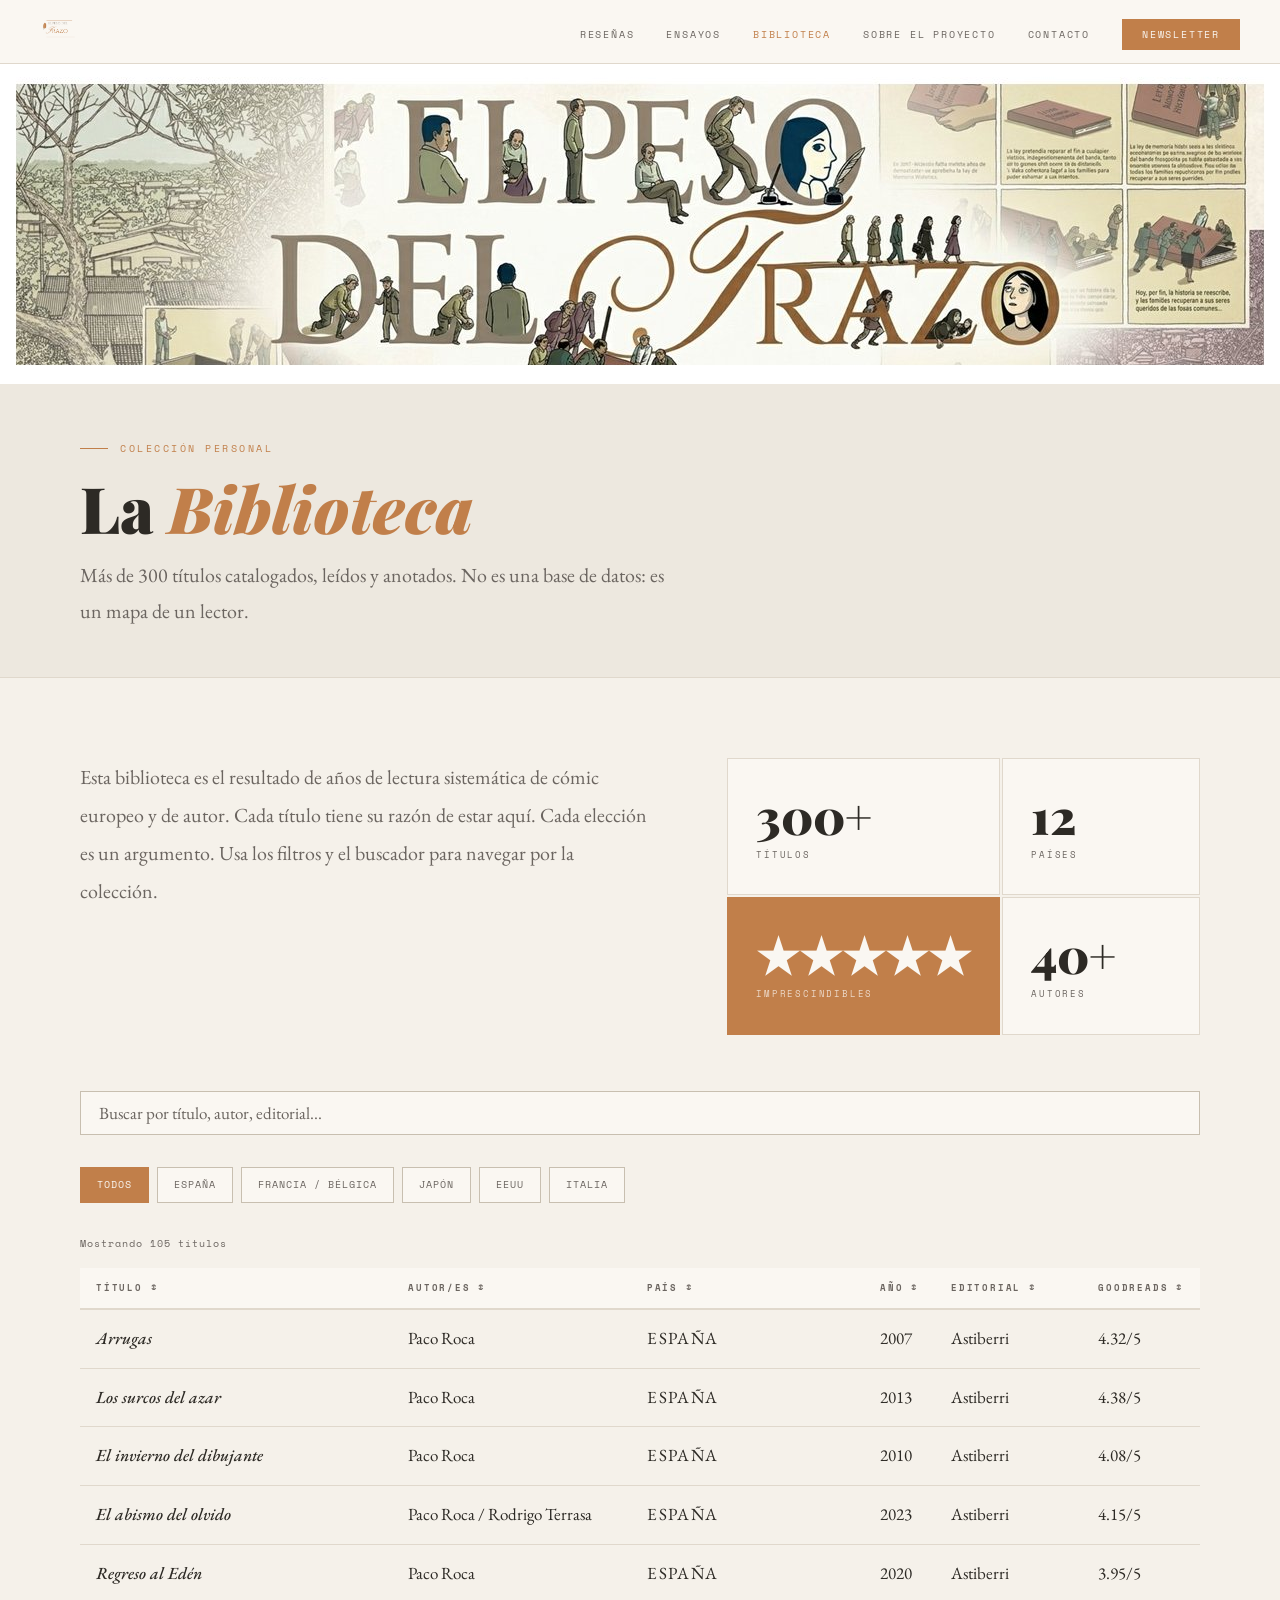
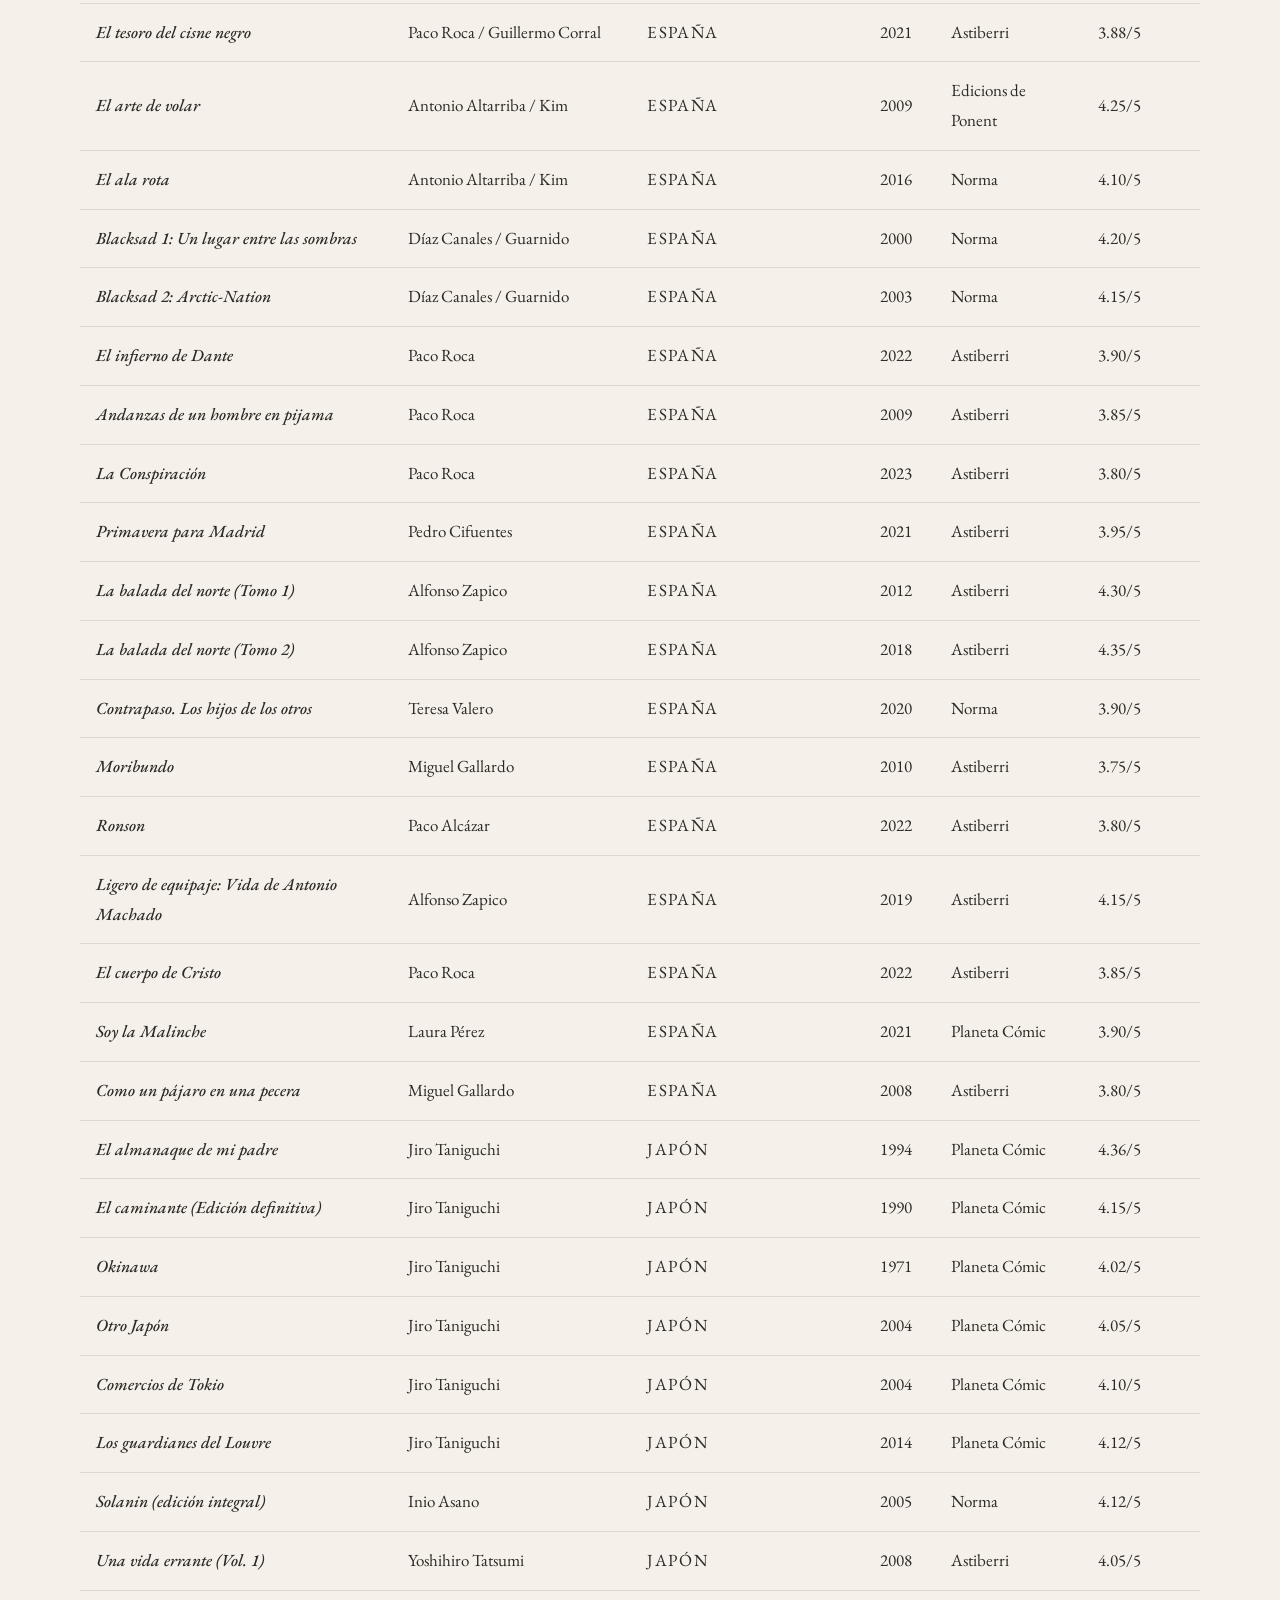
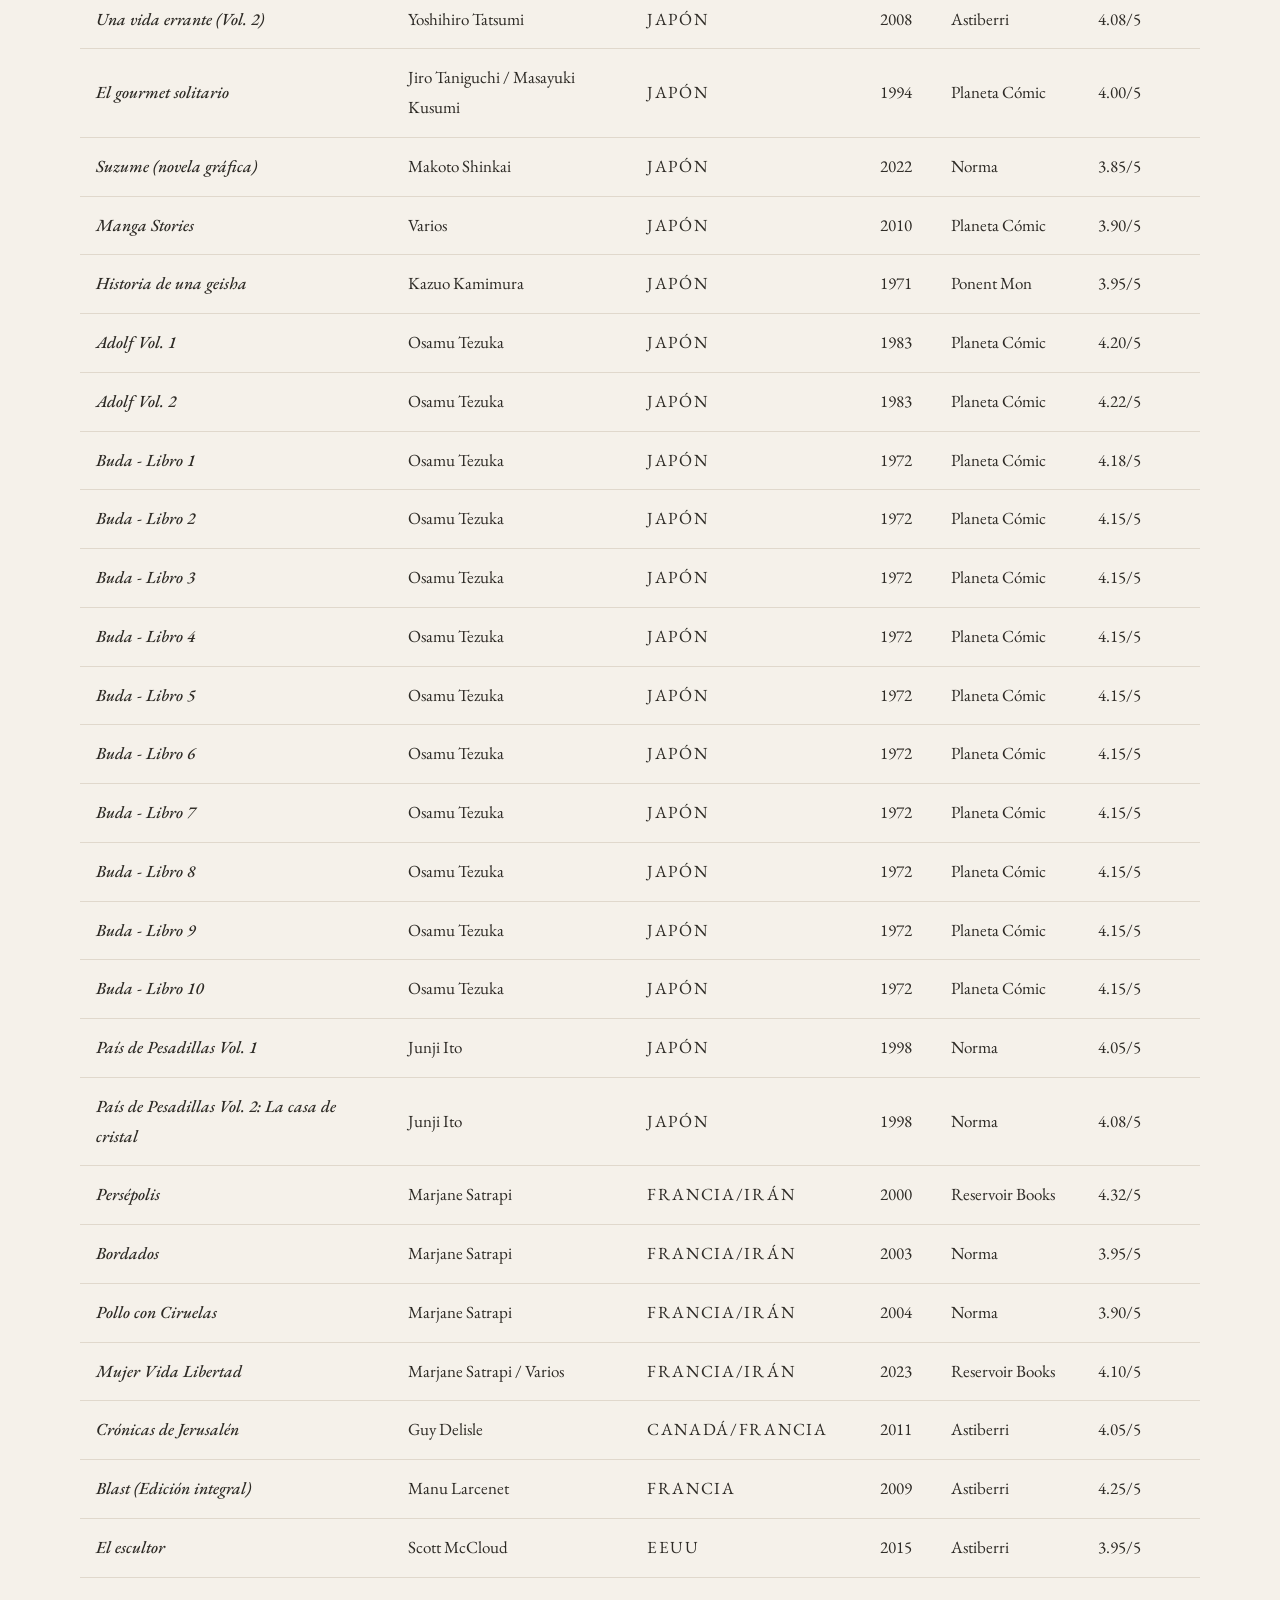
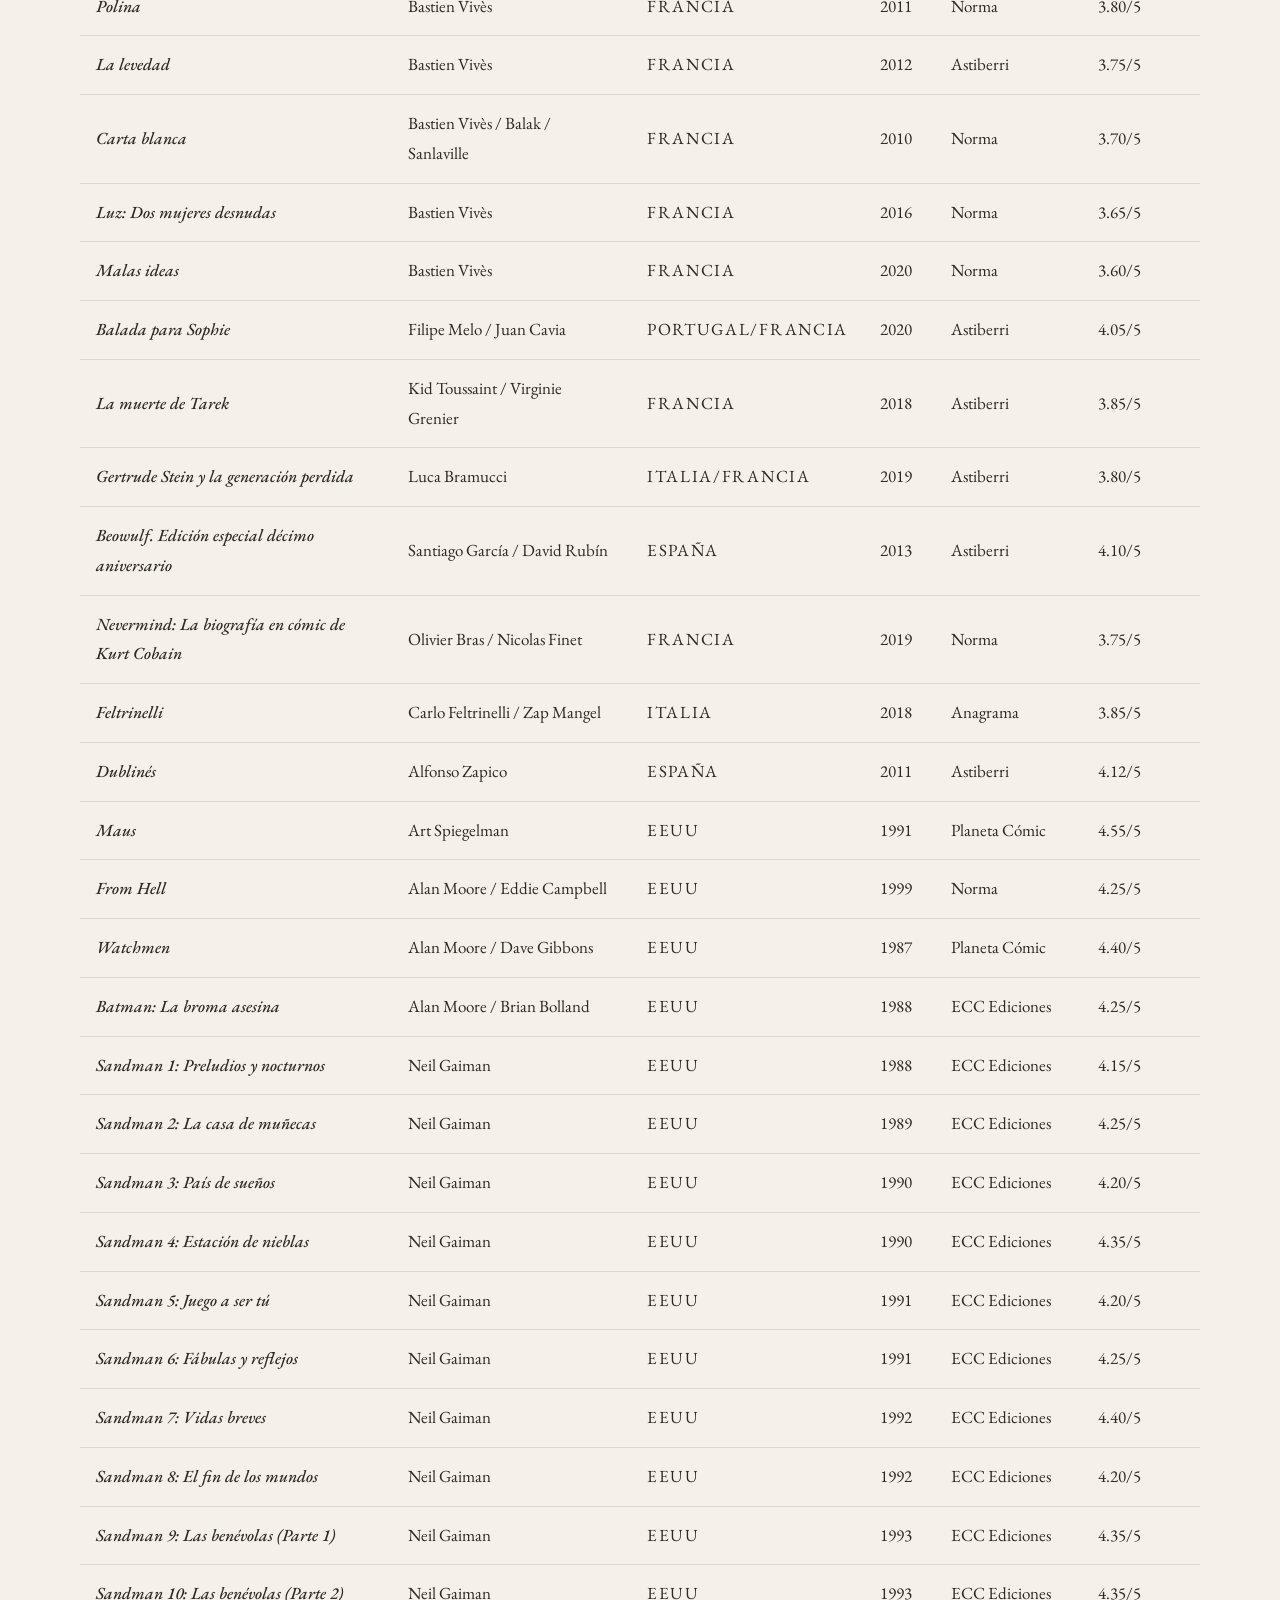
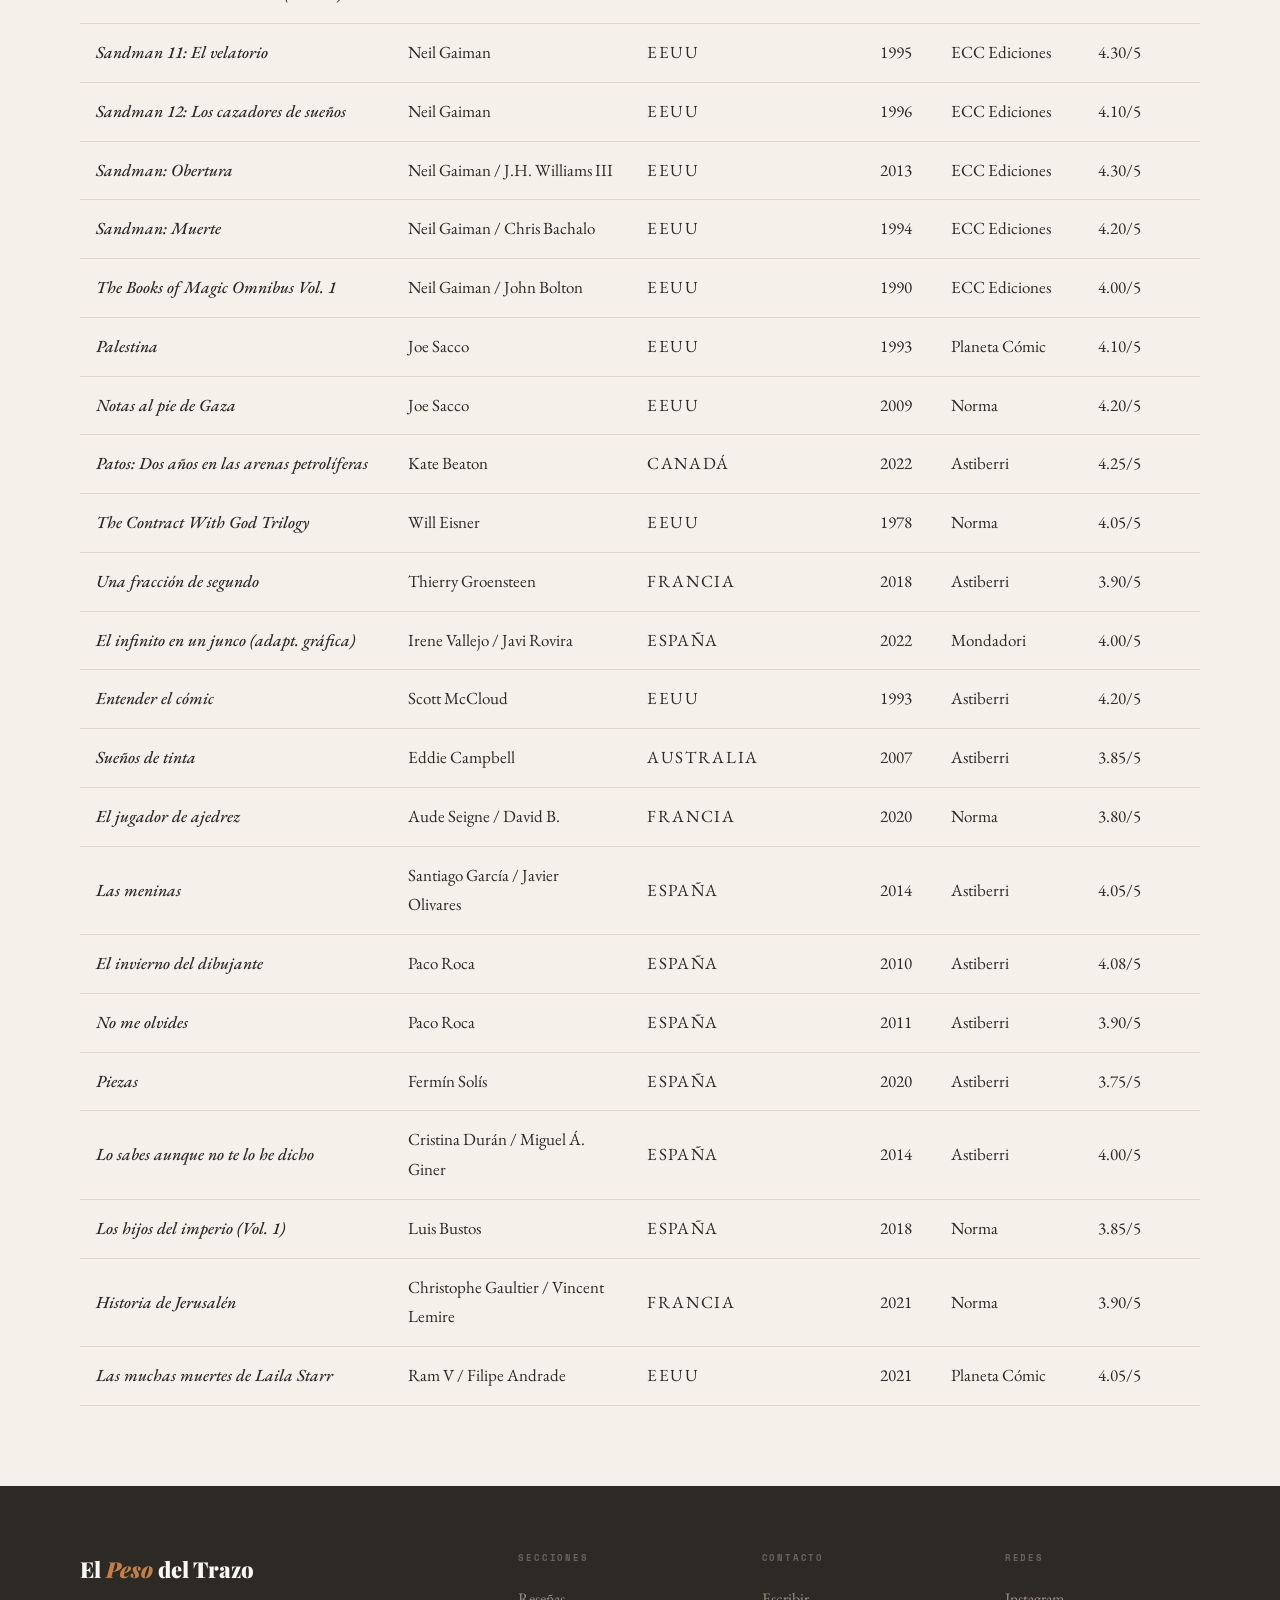
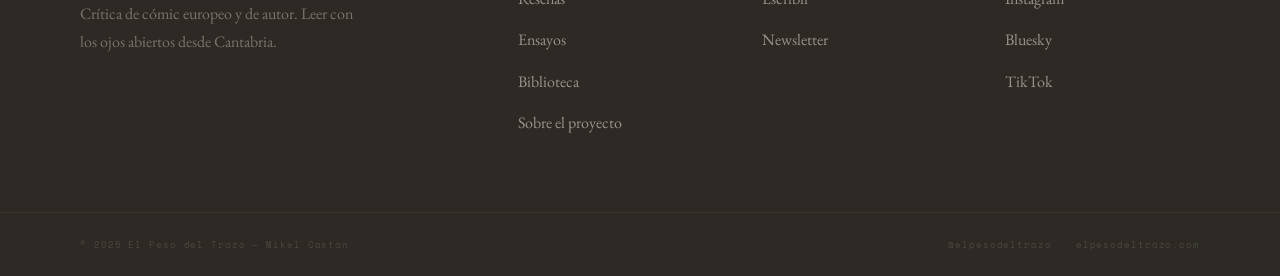
==== biblioteca.html @ f294dfad "Update biblioteca.html" ====
<!DOCTYPE html>
<html lang="es">
<head>
<meta charset="UTF-8">
<meta name="viewport" content="width=device-width, initial-scale=1.0">
<title>Biblioteca — El Peso del Trazo</title>
<link rel="stylesheet" href="base.css">
<style>
  .biblioteca-intro {
    display: grid;
    grid-template-columns: 1.2fr 1fr;
    gap: 80px;
    align-items: start;
    margin-bottom: 56px;
  }
  .biblioteca-texto { font-size: 20px; line-height: 1.9; color: var(--texto-suave); }
  .stats-grid { display: grid; grid-template-columns: 1fr 1fr; gap: 2px; }
  .stat-box { background: var(--crema); border: 1px solid var(--borde); padding: 32px 28px; }
  .stat-box.acento { background: var(--acento); border-color: var(--acento); }
  .stat-num { font-family: 'Playfair Display', Georgia, serif; font-size: 48px; font-weight: 900; line-height: 1; color: var(--texto); margin-bottom: 8px; }
  .stat-box.acento .stat-num { color: var(--crema); }
  .stat-label { font-family: 'Space Mono', monospace; font-size: 9px; letter-spacing: 0.2em; text-transform: uppercase; color: var(--texto-suave); }
  .stat-box.acento .stat-label { color: rgba(255,255,255,0.7); }

  .controles {
    display: flex;
    align-items: center;
    gap: 16px;
    margin-bottom: 32px;
    flex-wrap: wrap;
  }

  .buscar-input {
    font-family: 'EB Garamond', Georgia, serif;
    font-size: 17px;
    padding: 10px 18px;
    background: var(--crema);
    border: 1px solid var(--borde-fuerte);
    color: var(--texto);
    outline: none;
    transition: border-color 0.2s;
    flex: 1;
    min-width: 200px;
  }

  .buscar-input:focus { border-color: var(--acento); }
  .buscar-input::placeholder { color: var(--texto-suave); }

  .filtros {
    display: flex;
    flex-wrap: wrap;
    gap: 8px;
    margin-bottom: 32px;
  }

  .filtro-tag {
    font-family: 'Space Mono', monospace;
    font-size: 10px;
    letter-spacing: 0.1em;
    text-transform: uppercase;
    padding: 8px 16px;
    border: 1px solid var(--borde-fuerte);
    color: var(--texto-suave);
    cursor: pointer;
    transition: all 0.2s;
    background: var(--crema);
  }

  .filtro-tag:hover,
  .filtro-tag.active { background: var(--acento); color: var(--crema); border-color: var(--acento); }

  .tabla-wrap { overflow-x: auto; }

  .tabla-biblioteca {
    width: 100%;
    border-collapse: collapse;
  }

  .tabla-biblioteca th {
    font-family: 'Space Mono', monospace;
    font-size: 9px;
    letter-spacing: 0.2em;
    text-transform: uppercase;
    color: var(--texto-suave);
    text-align: left;
    padding: 12px 16px;
    border-bottom: 2px solid var(--borde);
    background: var(--crema);
    white-space: nowrap;
    cursor: pointer;
    user-select: none;
  }

  .tabla-biblioteca th:hover { color: var(--acento); }

  .tabla-biblioteca td {
    font-family: 'EB Garamond', Georgia, serif;
    font-size: 17px;
    padding: 14px 16px;
    border-bottom: 1px solid var(--borde);
    color: var(--texto);
    vertical-align: middle;
  }

  .tabla-biblioteca tr:hover td { background: var(--azul-palido); }

  .titulo-col { font-style: italic; font-weight: 500; }

  .goodreads-badge {
    font-family: 'Space Mono', monospace;
    font-size: 10px;
    color: var(--texto-suave);
  }

  .pais-badge {
    font-family: 'Space Mono', monospace;
    font-size: 9px;
    letter-spacing: 0.1em;
    text-transform: uppercase;
    color: var(--texto-suave);
    white-space: nowrap;
  }

  .contador {
    font-family: 'Space Mono', monospace;
    font-size: 10px;
    color: var(--texto-suave);
    letter-spacing: 0.1em;
    margin-bottom: 16px;
  }

  @media(max-width:900px){
    .biblioteca-intro { grid-template-columns: 1fr; gap: 40px; }
    .tabla-biblioteca td, .tabla-biblioteca th { padding: 10px 12px; font-size: 14px; }
  }
</style>
<!-- Google Analytics -->
<script async src="https://www.googletagmanager.com/gtag/js?id=G-3R37JP1G54"></script>
<script>
  window.dataLayer = window.dataLayer || [];
  function gtag(){{dataLayer.push(arguments);}}
  gtag("js", new Date());
  gtag("config", "G-3R37JP1G54");
</script>
</head>
<body>

<nav>
  <a href="index.html" class="nav-logo"><img src="logo.png" alt="El Peso del Trazo"></a>
  <ul class="nav-links">
    <li><a href="resenas.html">Reseñas</a></li>
    <li><a href="ensayos.html">Ensayos</a></li>
    <li><a href="biblioteca.html" style="color:var(--acento)">Biblioteca</a></li>
    <li><a href="sobre.html">Sobre el proyecto</a></li>
    <li><a href="contacto.html">Contacto</a></li>
    <li><a href="newsletter.html" class="nav-cta">Newsletter</a></li>
 </ul>
  <button class="nav-hamburguesa" id="hamburguesa" aria-label="Menú">
    <span></span><span></span><span></span>
  </button>
</nav>

<!-- BANNER -->
<div class="banner-global">
  <img src="banner.png" alt="El Peso del Trazo">
</div>

<div class="page-header">
  <div class="page-header-eyebrow">Colección personal</div>
  <h1>La <em>Biblioteca</em></h1>
  <p>Más de 300 títulos catalogados, leídos y anotados. No es una base de datos: es un mapa de un lector.</p>
</div>

<div class="main-content">

  <div class="biblioteca-intro">
    <p class="biblioteca-texto">
      Esta biblioteca es el resultado de años de lectura sistemática de cómic europeo y de autor.
      Cada título tiene su razón de estar aquí. Cada elección es un argumento.
      Usa los filtros y el buscador para navegar por la colección.
    </p>
    <div class="stats-grid">
      <div class="stat-box"><div class="stat-num">300+</div><div class="stat-label">Títulos</div></div>
      <div class="stat-box"><div class="stat-num">12</div><div class="stat-label">Países</div></div>
      <div class="stat-box acento"><div class="stat-num">★★★★★</div><div class="stat-label">Imprescindibles</div></div>
      <div class="stat-box"><div class="stat-num">40+</div><div class="stat-label">Autores</div></div>
    </div>
  </div>

  <!-- Buscador -->
  <div class="controles">
    <input type="text" class="buscar-input" id="buscador" placeholder="Buscar por título, autor, editorial...">
  </div>

  <!-- Filtros por país -->
  <div class="filtros">
    <span class="filtro-tag active" onclick="filtrar(this,'todos')">Todos</span>
    <span class="filtro-tag" onclick="filtrar(this,'España')">España</span>
    <span class="filtro-tag" onclick="filtrar(this,'Francia')">Francia / Bélgica</span>
    <span class="filtro-tag" onclick="filtrar(this,'Japón')">Japón</span>
    <span class="filtro-tag" onclick="filtrar(this,'EEUU')">EEUU</span>
    <span class="filtro-tag" onclick="filtrar(this,'Italia')">Italia</span>
  </div>

  <div class="contador" id="contador">Mostrando <span id="num-visible">0</span> títulos</div>

  <div class="tabla-wrap">
    <table class="tabla-biblioteca" id="tabla">
      <thead>
        <tr>
          <th onclick="ordenar('titulo')">Título ↕</th>
          <th onclick="ordenar('autor')">Autor/es ↕</th>
          <th onclick="ordenar('pais')">País ↕</th>
          <th onclick="ordenar('año')">Año ↕</th>
          <th onclick="ordenar('editorial')">Editorial ↕</th>
          <th onclick="ordenar('goodreads')">Goodreads ↕</th>
        </tr>
      </thead>
      <tbody id="tbody">
        <tr data-pais="España"><td class="titulo-col">Arrugas</td><td>Paco Roca</td><td class="pais-badge">España</td><td>2007</td><td>Astiberri</td><td class="goodreads-badge">4.32/5</td></tr>
        <tr data-pais="España"><td class="titulo-col">Los surcos del azar</td><td>Paco Roca</td><td class="pais-badge">España</td><td>2013</td><td>Astiberri</td><td class="goodreads-badge">4.38/5</td></tr>
        <tr data-pais="España"><td class="titulo-col">El invierno del dibujante</td><td>Paco Roca</td><td class="pais-badge">España</td><td>2010</td><td>Astiberri</td><td class="goodreads-badge">4.08/5</td></tr>
        <tr data-pais="España"><td class="titulo-col">El abismo del olvido</td><td>Paco Roca / Rodrigo Terrasa</td><td class="pais-badge">España</td><td>2023</td><td>Astiberri</td><td class="goodreads-badge">4.15/5</td></tr>
        <tr data-pais="España"><td class="titulo-col">Regreso al Edén</td><td>Paco Roca</td><td class="pais-badge">España</td><td>2020</td><td>Astiberri</td><td class="goodreads-badge">3.95/5</td></tr>
        <tr data-pais="España"><td class="titulo-col">El tesoro del cisne negro</td><td>Paco Roca / Guillermo Corral</td><td class="pais-badge">España</td><td>2021</td><td>Astiberri</td><td class="goodreads-badge">3.88/5</td></tr>
        <tr data-pais="España"><td class="titulo-col">El arte de volar</td><td>Antonio Altarriba / Kim</td><td class="pais-badge">España</td><td>2009</td><td>Edicions de Ponent</td><td class="goodreads-badge">4.25/5</td></tr>
        <tr data-pais="España"><td class="titulo-col">El ala rota</td><td>Antonio Altarriba / Kim</td><td class="pais-badge">España</td><td>2016</td><td>Norma</td><td class="goodreads-badge">4.10/5</td></tr>
        <tr data-pais="España"><td class="titulo-col">Blacksad 1: Un lugar entre las sombras</td><td>Díaz Canales / Guarnido</td><td class="pais-badge">España</td><td>2000</td><td>Norma</td><td class="goodreads-badge">4.20/5</td></tr>
        <tr data-pais="España"><td class="titulo-col">Blacksad 2: Arctic-Nation</td><td>Díaz Canales / Guarnido</td><td class="pais-badge">España</td><td>2003</td><td>Norma</td><td class="goodreads-badge">4.15/5</td></tr>
        <tr data-pais="España"><td class="titulo-col">El infierno de Dante</td><td>Paco Roca</td><td class="pais-badge">España</td><td>2022</td><td>Astiberri</td><td class="goodreads-badge">3.90/5</td></tr>
        <tr data-pais="España"><td class="titulo-col">Andanzas de un hombre en pijama</td><td>Paco Roca</td><td class="pais-badge">España</td><td>2009</td><td>Astiberri</td><td class="goodreads-badge">3.85/5</td></tr>
        <tr data-pais="España"><td class="titulo-col">La Conspiración</td><td>Paco Roca</td><td class="pais-badge">España</td><td>2023</td><td>Astiberri</td><td class="goodreads-badge">3.80/5</td></tr>
        <tr data-pais="España"><td class="titulo-col">Primavera para Madrid</td><td>Pedro Cifuentes</td><td class="pais-badge">España</td><td>2021</td><td>Astiberri</td><td class="goodreads-badge">3.95/5</td></tr>
        <tr data-pais="España"><td class="titulo-col">La balada del norte (Tomo 1)</td><td>Alfonso Zapico</td><td class="pais-badge">España</td><td>2012</td><td>Astiberri</td><td class="goodreads-badge">4.30/5</td></tr>
        <tr data-pais="España"><td class="titulo-col">La balada del norte (Tomo 2)</td><td>Alfonso Zapico</td><td class="pais-badge">España</td><td>2018</td><td>Astiberri</td><td class="goodreads-badge">4.35/5</td></tr>
        <tr data-pais="España"><td class="titulo-col">Contrapaso. Los hijos de los otros</td><td>Teresa Valero</td><td class="pais-badge">España</td><td>2020</td><td>Norma</td><td class="goodreads-badge">3.90/5</td></tr>
        <tr data-pais="España"><td class="titulo-col">Moribundo</td><td>Miguel Gallardo</td><td class="pais-badge">España</td><td>2010</td><td>Astiberri</td><td class="goodreads-badge">3.75/5</td></tr>
        <tr data-pais="España"><td class="titulo-col">Ronson</td><td>Paco Alcázar</td><td class="pais-badge">España</td><td>2022</td><td>Astiberri</td><td class="goodreads-badge">3.80/5</td></tr>
        <tr data-pais="España"><td class="titulo-col">Ligero de equipaje: Vida de Antonio Machado</td><td>Alfonso Zapico</td><td class="pais-badge">España</td><td>2019</td><td>Astiberri</td><td class="goodreads-badge">4.15/5</td></tr>
        <tr data-pais="España"><td class="titulo-col">El cuerpo de Cristo</td><td>Paco Roca</td><td class="pais-badge">España</td><td>2022</td><td>Astiberri</td><td class="goodreads-badge">3.85/5</td></tr>
        <tr data-pais="España"><td class="titulo-col">Soy la Malinche</td><td>Laura Pérez</td><td class="pais-badge">España</td><td>2021</td><td>Planeta Cómic</td><td class="goodreads-badge">3.90/5</td></tr>
        <tr data-pais="España"><td class="titulo-col">Como un pájaro en una pecera</td><td>Miguel Gallardo</td><td class="pais-badge">España</td><td>2008</td><td>Astiberri</td><td class="goodreads-badge">3.80/5</td></tr>
        <tr data-pais="Japón"><td class="titulo-col">El almanaque de mi padre</td><td>Jiro Taniguchi</td><td class="pais-badge">Japón</td><td>1994</td><td>Planeta Cómic</td><td class="goodreads-badge">4.36/5</td></tr>
        <tr data-pais="Japón"><td class="titulo-col">El caminante (Edición definitiva)</td><td>Jiro Taniguchi</td><td class="pais-badge">Japón</td><td>1990</td><td>Planeta Cómic</td><td class="goodreads-badge">4.15/5</td></tr>
        <tr data-pais="Japón"><td class="titulo-col">Okinawa</td><td>Jiro Taniguchi</td><td class="pais-badge">Japón</td><td>1971</td><td>Planeta Cómic</td><td class="goodreads-badge">4.02/5</td></tr>
        <tr data-pais="Japón"><td class="titulo-col">Otro Japón</td><td>Jiro Taniguchi</td><td class="pais-badge">Japón</td><td>2004</td><td>Planeta Cómic</td><td class="goodreads-badge">4.05/5</td></tr>
        <tr data-pais="Japón"><td class="titulo-col">Comercios de Tokio</td><td>Jiro Taniguchi</td><td class="pais-badge">Japón</td><td>2004</td><td>Planeta Cómic</td><td class="goodreads-badge">4.10/5</td></tr>
        <tr data-pais="Japón"><td class="titulo-col">Los guardianes del Louvre</td><td>Jiro Taniguchi</td><td class="pais-badge">Japón</td><td>2014</td><td>Planeta Cómic</td><td class="goodreads-badge">4.12/5</td></tr>
        <tr data-pais="Japón"><td class="titulo-col">Solanin (edición integral)</td><td>Inio Asano</td><td class="pais-badge">Japón</td><td>2005</td><td>Norma</td><td class="goodreads-badge">4.12/5</td></tr>
        <tr data-pais="Japón"><td class="titulo-col">Una vida errante (Vol. 1)</td><td>Yoshihiro Tatsumi</td><td class="pais-badge">Japón</td><td>2008</td><td>Astiberri</td><td class="goodreads-badge">4.05/5</td></tr>
        <tr data-pais="Japón"><td class="titulo-col">Una vida errante (Vol. 2)</td><td>Yoshihiro Tatsumi</td><td class="pais-badge">Japón</td><td>2008</td><td>Astiberri</td><td class="goodreads-badge">4.08/5</td></tr>
        <tr data-pais="Japón"><td class="titulo-col">El gourmet solitario</td><td>Jiro Taniguchi / Masayuki Kusumi</td><td class="pais-badge">Japón</td><td>1994</td><td>Planeta Cómic</td><td class="goodreads-badge">4.00/5</td></tr>
        <tr data-pais="Japón"><td class="titulo-col">Suzume (novela gráfica)</td><td>Makoto Shinkai</td><td class="pais-badge">Japón</td><td>2022</td><td>Norma</td><td class="goodreads-badge">3.85/5</td></tr>
        <tr data-pais="Japón"><td class="titulo-col">Manga Stories</td><td>Varios</td><td class="pais-badge">Japón</td><td>2010</td><td>Planeta Cómic</td><td class="goodreads-badge">3.90/5</td></tr>
        <tr data-pais="Japón"><td class="titulo-col">Historia de una geisha</td><td>Kazuo Kamimura</td><td class="pais-badge">Japón</td><td>1971</td><td>Ponent Mon</td><td class="goodreads-badge">3.95/5</td></tr>
        <tr data-pais="Japón"><td class="titulo-col">Adolf Vol. 1</td><td>Osamu Tezuka</td><td class="pais-badge">Japón</td><td>1983</td><td>Planeta Cómic</td><td class="goodreads-badge">4.20/5</td></tr>
        <tr data-pais="Japón"><td class="titulo-col">Adolf Vol. 2</td><td>Osamu Tezuka</td><td class="pais-badge">Japón</td><td>1983</td><td>Planeta Cómic</td><td class="goodreads-badge">4.22/5</td></tr>
        <tr data-pais="Japón"><td class="titulo-col">Buda - Libro 1</td><td>Osamu Tezuka</td><td class="pais-badge">Japón</td><td>1972</td><td>Planeta Cómic</td><td class="goodreads-badge">4.18/5</td></tr>
        <tr data-pais="Japón"><td class="titulo-col">Buda - Libro 2</td><td>Osamu Tezuka</td><td class="pais-badge">Japón</td><td>1972</td><td>Planeta Cómic</td><td class="goodreads-badge">4.15/5</td></tr>
        <tr data-pais="Japón"><td class="titulo-col">Buda - Libro 3</td><td>Osamu Tezuka</td><td class="pais-badge">Japón</td><td>1972</td><td>Planeta Cómic</td><td class="goodreads-badge">4.15/5</td></tr>
        <tr data-pais="Japón"><td class="titulo-col">Buda - Libro 4</td><td>Osamu Tezuka</td><td class="pais-badge">Japón</td><td>1972</td><td>Planeta Cómic</td><td class="goodreads-badge">4.15/5</td></tr>
        <tr data-pais="Japón"><td class="titulo-col">Buda - Libro 5</td><td>Osamu Tezuka</td><td class="pais-badge">Japón</td><td>1972</td><td>Planeta Cómic</td><td class="goodreads-badge">4.15/5</td></tr>
        <tr data-pais="Japón"><td class="titulo-col">Buda - Libro 6</td><td>Osamu Tezuka</td><td class="pais-badge">Japón</td><td>1972</td><td>Planeta Cómic</td><td class="goodreads-badge">4.15/5</td></tr>
        <tr data-pais="Japón"><td class="titulo-col">Buda - Libro 7</td><td>Osamu Tezuka</td><td class="pais-badge">Japón</td><td>1972</td><td>Planeta Cómic</td><td class="goodreads-badge">4.15/5</td></tr>
        <tr data-pais="Japón"><td class="titulo-col">Buda - Libro 8</td><td>Osamu Tezuka</td><td class="pais-badge">Japón</td><td>1972</td><td>Planeta Cómic</td><td class="goodreads-badge">4.15/5</td></tr>
        <tr data-pais="Japón"><td class="titulo-col">Buda - Libro 9</td><td>Osamu Tezuka</td><td class="pais-badge">Japón</td><td>1972</td><td>Planeta Cómic</td><td class="goodreads-badge">4.15/5</td></tr>
        <tr data-pais="Japón"><td class="titulo-col">Buda - Libro 10</td><td>Osamu Tezuka</td><td class="pais-badge">Japón</td><td>1972</td><td>Planeta Cómic</td><td class="goodreads-badge">4.15/5</td></tr>
        <tr data-pais="Japón"><td class="titulo-col">País de Pesadillas Vol. 1</td><td>Junji Ito</td><td class="pais-badge">Japón</td><td>1998</td><td>Norma</td><td class="goodreads-badge">4.05/5</td></tr>
        <tr data-pais="Japón"><td class="titulo-col">País de Pesadillas Vol. 2: La casa de cristal</td><td>Junji Ito</td><td class="pais-badge">Japón</td><td>1998</td><td>Norma</td><td class="goodreads-badge">4.08/5</td></tr>
        <tr data-pais="Francia"><td class="titulo-col">Persépolis</td><td>Marjane Satrapi</td><td class="pais-badge">Francia/Irán</td><td>2000</td><td>Reservoir Books</td><td class="goodreads-badge">4.32/5</td></tr>
        <tr data-pais="Francia"><td class="titulo-col">Bordados</td><td>Marjane Satrapi</td><td class="pais-badge">Francia/Irán</td><td>2003</td><td>Norma</td><td class="goodreads-badge">3.95/5</td></tr>
        <tr data-pais="Francia"><td class="titulo-col">Pollo con Ciruelas</td><td>Marjane Satrapi</td><td class="pais-badge">Francia/Irán</td><td>2004</td><td>Norma</td><td class="goodreads-badge">3.90/5</td></tr>
        <tr data-pais="Francia"><td class="titulo-col">Mujer Vida Libertad</td><td>Marjane Satrapi / Varios</td><td class="pais-badge">Francia/Irán</td><td>2023</td><td>Reservoir Books</td><td class="goodreads-badge">4.10/5</td></tr>
        <tr data-pais="Francia"><td class="titulo-col">Crónicas de Jerusalén</td><td>Guy Delisle</td><td class="pais-badge">Canadá/Francia</td><td>2011</td><td>Astiberri</td><td class="goodreads-badge">4.05/5</td></tr>
        <tr data-pais="Francia"><td class="titulo-col">Blast (Edición integral)</td><td>Manu Larcenet</td><td class="pais-badge">Francia</td><td>2009</td><td>Astiberri</td><td class="goodreads-badge">4.25/5</td></tr>
        <tr data-pais="Francia"><td class="titulo-col">El escultor</td><td>Scott McCloud</td><td class="pais-badge">EEUU</td><td>2015</td><td>Astiberri</td><td class="goodreads-badge">3.95/5</td></tr>
        <tr data-pais="Francia"><td class="titulo-col">Polina</td><td>Bastien Vivès</td><td class="pais-badge">Francia</td><td>2011</td><td>Norma</td><td class="goodreads-badge">3.80/5</td></tr>
        <tr data-pais="Francia"><td class="titulo-col">La levedad</td><td>Bastien Vivès</td><td class="pais-badge">Francia</td><td>2012</td><td>Astiberri</td><td class="goodreads-badge">3.75/5</td></tr>
        <tr data-pais="Francia"><td class="titulo-col">Carta blanca</td><td>Bastien Vivès / Balak / Sanlaville</td><td class="pais-badge">Francia</td><td>2010</td><td>Norma</td><td class="goodreads-badge">3.70/5</td></tr>
        <tr data-pais="Francia"><td class="titulo-col">Luz: Dos mujeres desnudas</td><td>Bastien Vivès</td><td class="pais-badge">Francia</td><td>2016</td><td>Norma</td><td class="goodreads-badge">3.65/5</td></tr>
        <tr data-pais="Francia"><td class="titulo-col">Malas ideas</td><td>Bastien Vivès</td><td class="pais-badge">Francia</td><td>2020</td><td>Norma</td><td class="goodreads-badge">3.60/5</td></tr>
        <tr data-pais="Francia"><td class="titulo-col">Balada para Sophie</td><td>Filipe Melo / Juan Cavia</td><td class="pais-badge">Portugal/Francia</td><td>2020</td><td>Astiberri</td><td class="goodreads-badge">4.05/5</td></tr>
        <tr data-pais="Francia"><td class="titulo-col">La muerte de Tarek</td><td>Kid Toussaint / Virginie Grenier</td><td class="pais-badge">Francia</td><td>2018</td><td>Astiberri</td><td class="goodreads-badge">3.85/5</td></tr>
        <tr data-pais="Francia"><td class="titulo-col">Gertrude Stein y la generación perdida</td><td>Luca Bramucci</td><td class="pais-badge">Italia/Francia</td><td>2019</td><td>Astiberri</td><td class="goodreads-badge">3.80/5</td></tr>
        <tr data-pais="Francia"><td class="titulo-col">Beowulf. Edición especial décimo aniversario</td><td>Santiago García / David Rubín</td><td class="pais-badge">España</td><td>2013</td><td>Astiberri</td><td class="goodreads-badge">4.10/5</td></tr>
        <tr data-pais="Francia"><td class="titulo-col">Nevermind: La biografía en cómic de Kurt Cobain</td><td>Olivier Bras / Nicolas Finet</td><td class="pais-badge">Francia</td><td>2019</td><td>Norma</td><td class="goodreads-badge">3.75/5</td></tr>
        <tr data-pais="Italia"><td class="titulo-col">Feltrinelli</td><td>Carlo Feltrinelli / Zap Mangel</td><td class="pais-badge">Italia</td><td>2018</td><td>Anagrama</td><td class="goodreads-badge">3.85/5</td></tr>
        <tr data-pais="Italia"><td class="titulo-col">Dublinés</td><td>Alfonso Zapico</td><td class="pais-badge">España</td><td>2011</td><td>Astiberri</td><td class="goodreads-badge">4.12/5</td></tr>
        <tr data-pais="EEUU"><td class="titulo-col">Maus</td><td>Art Spiegelman</td><td class="pais-badge">EEUU</td><td>1991</td><td>Planeta Cómic</td><td class="goodreads-badge">4.55/5</td></tr>
        <tr data-pais="EEUU"><td class="titulo-col">From Hell</td><td>Alan Moore / Eddie Campbell</td><td class="pais-badge">EEUU</td><td>1999</td><td>Norma</td><td class="goodreads-badge">4.25/5</td></tr>
        <tr data-pais="EEUU"><td class="titulo-col">Watchmen</td><td>Alan Moore / Dave Gibbons</td><td class="pais-badge">EEUU</td><td>1987</td><td>Planeta Cómic</td><td class="goodreads-badge">4.40/5</td></tr>
        <tr data-pais="EEUU"><td class="titulo-col">Batman: La broma asesina</td><td>Alan Moore / Brian Bolland</td><td class="pais-badge">EEUU</td><td>1988</td><td>ECC Ediciones</td><td class="goodreads-badge">4.25/5</td></tr>
        <tr data-pais="EEUU"><td class="titulo-col">Sandman 1: Preludios y nocturnos</td><td>Neil Gaiman</td><td class="pais-badge">EEUU</td><td>1988</td><td>ECC Ediciones</td><td class="goodreads-badge">4.15/5</td></tr>
        <tr data-pais="EEUU"><td class="titulo-col">Sandman 2: La casa de muñecas</td><td>Neil Gaiman</td><td class="pais-badge">EEUU</td><td>1989</td><td>ECC Ediciones</td><td class="goodreads-badge">4.25/5</td></tr>
        <tr data-pais="EEUU"><td class="titulo-col">Sandman 3: País de sueños</td><td>Neil Gaiman</td><td class="pais-badge">EEUU</td><td>1990</td><td>ECC Ediciones</td><td class="goodreads-badge">4.20/5</td></tr>
        <tr data-pais="EEUU"><td class="titulo-col">Sandman 4: Estación de nieblas</td><td>Neil Gaiman</td><td class="pais-badge">EEUU</td><td>1990</td><td>ECC Ediciones</td><td class="goodreads-badge">4.35/5</td></tr>
        <tr data-pais="EEUU"><td class="titulo-col">Sandman 5: Juego a ser tú</td><td>Neil Gaiman</td><td class="pais-badge">EEUU</td><td>1991</td><td>ECC Ediciones</td><td class="goodreads-badge">4.20/5</td></tr>
        <tr data-pais="EEUU"><td class="titulo-col">Sandman 6: Fábulas y reflejos</td><td>Neil Gaiman</td><td class="pais-badge">EEUU</td><td>1991</td><td>ECC Ediciones</td><td class="goodreads-badge">4.25/5</td></tr>
        <tr data-pais="EEUU"><td class="titulo-col">Sandman 7: Vidas breves</td><td>Neil Gaiman</td><td class="pais-badge">EEUU</td><td>1992</td><td>ECC Ediciones</td><td class="goodreads-badge">4.40/5</td></tr>
        <tr data-pais="EEUU"><td class="titulo-col">Sandman 8: El fin de los mundos</td><td>Neil Gaiman</td><td class="pais-badge">EEUU</td><td>1992</td><td>ECC Ediciones</td><td class="goodreads-badge">4.20/5</td></tr>
        <tr data-pais="EEUU"><td class="titulo-col">Sandman 9: Las benévolas (Parte 1)</td><td>Neil Gaiman</td><td class="pais-badge">EEUU</td><td>1993</td><td>ECC Ediciones</td><td class="goodreads-badge">4.35/5</td></tr>
        <tr data-pais="EEUU"><td class="titulo-col">Sandman 10: Las benévolas (Parte 2)</td><td>Neil Gaiman</td><td class="pais-badge">EEUU</td><td>1993</td><td>ECC Ediciones</td><td class="goodreads-badge">4.35/5</td></tr>
        <tr data-pais="EEUU"><td class="titulo-col">Sandman 11: El velatorio</td><td>Neil Gaiman</td><td class="pais-badge">EEUU</td><td>1995</td><td>ECC Ediciones</td><td class="goodreads-badge">4.30/5</td></tr>
        <tr data-pais="EEUU"><td class="titulo-col">Sandman 12: Los cazadores de sueños</td><td>Neil Gaiman</td><td class="pais-badge">EEUU</td><td>1996</td><td>ECC Ediciones</td><td class="goodreads-badge">4.10/5</td></tr>
        <tr data-pais="EEUU"><td class="titulo-col">Sandman: Obertura</td><td>Neil Gaiman / J.H. Williams III</td><td class="pais-badge">EEUU</td><td>2013</td><td>ECC Ediciones</td><td class="goodreads-badge">4.30/5</td></tr>
        <tr data-pais="EEUU"><td class="titulo-col">Sandman: Muerte</td><td>Neil Gaiman / Chris Bachalo</td><td class="pais-badge">EEUU</td><td>1994</td><td>ECC Ediciones</td><td class="goodreads-badge">4.20/5</td></tr>
        <tr data-pais="EEUU"><td class="titulo-col">The Books of Magic Omnibus Vol. 1</td><td>Neil Gaiman / John Bolton</td><td class="pais-badge">EEUU</td><td>1990</td><td>ECC Ediciones</td><td class="goodreads-badge">4.00/5</td></tr>
        <tr data-pais="EEUU"><td class="titulo-col">Palestina</td><td>Joe Sacco</td><td class="pais-badge">EEUU</td><td>1993</td><td>Planeta Cómic</td><td class="goodreads-badge">4.10/5</td></tr>
        <tr data-pais="EEUU"><td class="titulo-col">Notas al pie de Gaza</td><td>Joe Sacco</td><td class="pais-badge">EEUU</td><td>2009</td><td>Norma</td><td class="goodreads-badge">4.20/5</td></tr>
        <tr data-pais="EEUU"><td class="titulo-col">Patos: Dos años en las arenas petrolíferas</td><td>Kate Beaton</td><td class="pais-badge">Canadá</td><td>2022</td><td>Astiberri</td><td class="goodreads-badge">4.25/5</td></tr>
        <tr data-pais="EEUU"><td class="titulo-col">The Contract With God Trilogy</td><td>Will Eisner</td><td class="pais-badge">EEUU</td><td>1978</td><td>Norma</td><td class="goodreads-badge">4.05/5</td></tr>
        <tr data-pais="EEUU"><td class="titulo-col">Una fracción de segundo</td><td>Thierry Groensteen</td><td class="pais-badge">Francia</td><td>2018</td><td>Astiberri</td><td class="goodreads-badge">3.90/5</td></tr>
        <tr data-pais="EEUU"><td class="titulo-col">El infinito en un junco (adapt. gráfica)</td><td>Irene Vallejo / Javi Rovira</td><td class="pais-badge">España</td><td>2022</td><td>Mondadori</td><td class="goodreads-badge">4.00/5</td></tr>
        <tr data-pais="EEUU"><td class="titulo-col">Entender el cómic</td><td>Scott McCloud</td><td class="pais-badge">EEUU</td><td>1993</td><td>Astiberri</td><td class="goodreads-badge">4.20/5</td></tr>
        <tr data-pais="EEUU"><td class="titulo-col">Sueños de tinta</td><td>Eddie Campbell</td><td class="pais-badge">Australia</td><td>2007</td><td>Astiberri</td><td class="goodreads-badge">3.85/5</td></tr>
        <tr data-pais="España"><td class="titulo-col">El jugador de ajedrez</td><td>Aude Seigne / David B.</td><td class="pais-badge">Francia</td><td>2020</td><td>Norma</td><td class="goodreads-badge">3.80/5</td></tr>
        <tr data-pais="España"><td class="titulo-col">Las meninas</td><td>Santiago García / Javier Olivares</td><td class="pais-badge">España</td><td>2014</td><td>Astiberri</td><td class="goodreads-badge">4.05/5</td></tr>
        <tr data-pais="España"><td class="titulo-col">El invierno del dibujante</td><td>Paco Roca</td><td class="pais-badge">España</td><td>2010</td><td>Astiberri</td><td class="goodreads-badge">4.08/5</td></tr>
        <tr data-pais="España"><td class="titulo-col">No me olvides</td><td>Paco Roca</td><td class="pais-badge">España</td><td>2011</td><td>Astiberri</td><td class="goodreads-badge">3.90/5</td></tr>
        <tr data-pais="España"><td class="titulo-col">Piezas</td><td>Fermín Solís</td><td class="pais-badge">España</td><td>2020</td><td>Astiberri</td><td class="goodreads-badge">3.75/5</td></tr>
        <tr data-pais="España"><td class="titulo-col">Lo sabes aunque no te lo he dicho</td><td>Cristina Durán / Miguel Á. Giner</td><td class="pais-badge">España</td><td>2014</td><td>Astiberri</td><td class="goodreads-badge">4.00/5</td></tr>
        <tr data-pais="España"><td class="titulo-col">Los hijos del imperio (Vol. 1)</td><td>Luis Bustos</td><td class="pais-badge">España</td><td>2018</td><td>Norma</td><td class="goodreads-badge">3.85/5</td></tr>
        <tr data-pais="España"><td class="titulo-col">Historia de Jerusalén</td><td>Christophe Gaultier / Vincent Lemire</td><td class="pais-badge">Francia</td><td>2021</td><td>Norma</td><td class="goodreads-badge">3.90/5</td></tr>
        <tr data-pais="España"><td class="titulo-col">Las muchas muertes de Laila Starr</td><td>Ram V / Filipe Andrade</td><td class="pais-badge">EEUU</td><td>2021</td><td>Planeta Cómic</td><td class="goodreads-badge">4.05/5</td></tr>
      </tbody>
    </table>
  </div>

</div>

<footer>
  <div class="footer-top">
    <div>
      <div class="footer-logo">El <span>Peso</span> del Trazo</div>
      <p class="footer-desc">Crítica de cómic europeo y de autor. Leer con los ojos abiertos desde Cantabria.</p>
    </div>
    <div class="footer-col">
      <h4>Secciones</h4>
      <ul>
        <li><a href="resenas.html">Reseñas</a></li>
        <li><a href="ensayos.html">Ensayos</a></li>
        <li><a href="biblioteca.html">Biblioteca</a></li>
        <li><a href="sobre.html">Sobre el proyecto</a></li>
      </ul>
    </div>
    <div class="footer-col">
      <h4>Contacto</h4>
      <ul>
        <li><a href="contacto.html">Escribir</a></li>
        <li><a href="newsletter.html">Newsletter</a></li>
      </ul>
    </div>
    <div class="footer-col"><h4>Redes</h4><ul><li><a href="https://www.instagram.com/elpesodeltrazo/" target="_blank">Instagram</a></li><li><a href="https://bsky.app/profile/elpesodeltrazo.com" target="_blank">Bluesky</a></li><li><a href="https://www.tiktok.com/@elpesodeltrazo6" target="_blank">TikTok</a></li></ul></div>
    </div>
  </div>
  <div class="footer-bottom">
    <span class="footer-copy">© 2025 El Peso del Trazo — Mikel Castán</span>
    <div class="footer-redes">
      <a href="#">@elpesodeltrazo</a>
      <a href="#">elpesodeltrazo.com</a>
    </div>
  </div>
</footer>

<script>
  let filtroPais = 'todos';
  let textoBusqueda = '';

  function actualizar() {
    const filas = document.querySelectorAll('#tbody tr');
    let visible = 0;
    filas.forEach(fila => {
      const pais = fila.dataset.pais || '';
      const texto = fila.textContent.toLowerCase();
      const coincidePais = filtroPais === 'todos' || pais.includes(filtroPais);
      const coincideTexto = texto.includes(textoBusqueda.toLowerCase());
      if (coincidePais && coincideTexto) {
        fila.style.display = '';
        visible++;
      } else {
        fila.style.display = 'none';
      }
    });
    document.getElementById('num-visible').textContent = visible;
  }

  function filtrar(el, pais) {
    document.querySelectorAll('.filtro-tag').forEach(t => t.classList.remove('active'));
    el.classList.add('active');
    filtroPais = pais;
    actualizar();
  }

  document.getElementById('buscador').addEventListener('input', function() {
    textoBusqueda = this.value;
    actualizar();
  });

  function ordenar(col) {
    const tbody = document.getElementById('tbody');
    const filas = Array.from(tbody.querySelectorAll('tr'));
    const idx = { titulo: 0, autor: 1, pais: 2, año: 3, editorial: 4, goodreads: 5 }[col];
    filas.sort((a, b) => {
      const va = a.cells[idx].textContent.trim();
      const vb = b.cells[idx].textContent.trim();
      return col === 'año' || col === 'goodreads'
        ? parseFloat(va) - parseFloat(vb)
        : va.localeCompare(vb, 'es');
    });
    filas.forEach(f => tbody.appendChild(f));
  }

  // Inicializar contador
  actualizar();
</script>
<script>
  const btn = document.getElementById('hamburguesa');
  const links = document.querySelector('.nav-links');
  btn.addEventListener('click', () => {
    btn.classList.toggle('abierto');
    links.classList.toggle('abierto');
  });
  links.querySelectorAll('a').forEach(a => a.addEventListener('click', () => {
    btn.classList.remove('abierto');
    links.classList.remove('abierto');
  }));
</script>
</body>
---- base.css ----
@import url('https://fonts.googleapis.com/css2?family=Playfair+Display:ital,wght@0,400;0,700;0,900;1,400;1,700;1,900&family=EB+Garamond:ital,wght@0,400;0,500;1,400&family=Space+Mono:wght@400;700&display=swap');

:root {
  --acento: #c17f4a;
  --acento-claro: #d4956a;
  --crema: #faf7f2;
  --fondo: #f5f1ea;
  --fondo-alt: #ede8df;
  --fondo-oscuro: #2d2a25;
  --azul-palido: #eaf2f8;
  --azul-claro: #dceaf4;
  --texto: #2d2a25;
  --texto-suave: #6b6560;
  --borde: #e0d8cc;
  --borde-fuerte: #c8bfb0;
}

*, *::before, *::after { box-sizing: border-box; margin: 0; padding: 0; }

html { scroll-behavior: smooth; }

body {
  background: var(--fondo);
  color: var(--texto);
  font-family: 'EB Garamond', Georgia, serif;
  font-size: 18px;
  line-height: 1.75;
  overflow-x: hidden;
  padding-top: 64px;
}

/* ── NAV ── */
nav {
  position: fixed;
  top: 0; left: 0; right: 0;
  height: 64px;
  background: var(--crema);
  border-bottom: 1px solid var(--borde);
  display: flex;
  align-items: center;
  justify-content: space-between;
  padding: 0 40px;
  z-index: 100;
}

.nav-logo img {
  height: 36px;
  width: auto;
  display: block;
}

.nav-links {
  display: flex;
  align-items: center;
  gap: 32px;
  list-style: none;
}

.nav-links a {
  font-family: 'Space Mono', monospace;
  font-size: 10px;
  letter-spacing: 0.18em;
  text-transform: uppercase;
  color: var(--texto-suave);
  text-decoration: none;
  transition: color 0.2s;
}

.nav-links a:hover { color: var(--acento); }
.nav-links a.nav-activo { color: var(--acento); }

.nav-cta {
  background: var(--acento);
  color: var(--crema) !important;
  padding: 8px 20px;
  font-family: 'Space Mono', monospace;
  font-size: 10px;
  letter-spacing: 0.18em;
  text-transform: uppercase;
  transition: background 0.2s !important;
}

.nav-cta:hover { background: #a86c38 !important; color: var(--crema) !important; }

/* ── BANNER ── */
.banner-global {
  width: 100%;
  display: block;
  line-height: 0;
  font-size: 0;
}

.banner-global img {
  width: 100%;
  height: auto;
  display: block;
}

/* ── BOTONES ── */
.btn-primary {
  font-family: 'Space Mono', monospace;
  font-size: 10px;
  letter-spacing: 0.2em;
  text-transform: uppercase;
  padding: 14px 28px;
  background: var(--acento);
  color: var(--crema);
  text-decoration: none;
  display: inline-block;
  transition: background 0.2s;
}

.btn-primary:hover { background: #a86c38; }

.btn-secondary {
  font-family: 'Space Mono', monospace;
  font-size: 10px;
  letter-spacing: 0.2em;
  text-transform: uppercase;
  padding: 14px 28px;
  background: transparent;
  color: var(--texto);
  text-decoration: none;
  border: 1px solid var(--borde-fuerte);
  display: inline-block;
  transition: all 0.2s;
}

.btn-secondary:hover { border-color: var(--acento); color: var(--acento); }

/* ── PAGE HEADER ── */
.page-header {
  padding: 56px 80px 48px;
  background: var(--fondo-alt);
  border-bottom: 1px solid var(--borde);
}

.page-header-eyebrow {
  font-family: 'Space Mono', monospace;
  font-size: 10px;
  letter-spacing: 0.25em;
  text-transform: uppercase;
  color: var(--acento);
  margin-bottom: 16px;
  display: flex;
  align-items: center;
  gap: 12px;
}

.page-header-eyebrow::before {
  content: '';
  display: block;
  width: 28px;
  height: 1px;
  background: var(--acento);
}

.page-header h1 {
  font-family: 'Playfair Display', Georgia, serif;
  font-size: clamp(42px, 5vw, 72px);
  font-weight: 900;
  line-height: 1.05;
  color: var(--texto);
  margin-bottom: 16px;
}

.page-header h1 em { font-style: italic; color: var(--acento); }

.page-header p {
  font-family: 'EB Garamond', Georgia, serif;
  font-size: 20px;
  color: var(--texto-suave);
  max-width: 600px;
  line-height: 1.8;
}

/* ── CONTENIDO PRINCIPAL ── */
.main-content { padding: 80px; }

/* ── FOOTER ── */
footer {
  background: var(--fondo-oscuro);
  color: var(--fondo-alt);
  margin-top: 0;
}

.footer-top {
  display: grid;
  grid-template-columns: 2fr 1fr 1fr 1fr;
  gap: 48px;
  padding: 64px 80px;
  border-bottom: 1px solid #3a3730;
}

.footer-logo {
  font-family: 'Playfair Display', Georgia, serif;
  font-size: 22px;
  font-weight: 900;
  color: var(--crema);
  margin-bottom: 12px;
}

.footer-logo span { color: var(--acento); font-style: italic; }

.footer-desc {
  font-family: 'EB Garamond', Georgia, serif;
  font-size: 16px;
  color: #7a7268;
  line-height: 1.7;
  max-width: 280px;
}

.footer-col h4 {
  font-family: 'Space Mono', monospace;
  font-size: 9px;
  letter-spacing: 0.2em;
  text-transform: uppercase;
  color: #6a6260;
  margin-bottom: 16px;
}

.footer-col ul { list-style: none; }

.footer-col ul li { margin-bottom: 10px; }

.footer-col ul li a {
  font-family: 'EB Garamond', Georgia, serif;
  font-size: 16px;
  color: #9a9288;
  text-decoration: none;
  transition: color 0.2s;
}

.footer-col ul li a:hover { color: var(--acento-claro); }

.footer-bottom {
  display: flex;
  justify-content: space-between;
  align-items: center;
  padding: 24px 80px;
}

.footer-copy {
  font-family: 'Space Mono', monospace;
  font-size: 9px;
  letter-spacing: 0.1em;
  color: #4a4740;
}

.footer-redes {
  display: flex;
  gap: 24px;
}

.footer-redes a {
  font-family: 'Space Mono', monospace;
  font-size: 9px;
  letter-spacing: 0.1em;
  color: #4a4740;
  text-decoration: none;
  transition: color 0.2s;
}

.footer-redes a:hover { color: var(--acento-claro); }
/* ── RESPONSIVE ── */
@media (max-width: 900px) {
  nav { padding: 0 20px; }
  .nav-links { gap: 16px; }
  .page-header { padding: 40px 24px 32px; }
  .main-content { padding: 40px 24px; }
  .footer-top { grid-template-columns: 1fr 1fr; gap: 32px; padding: 48px 24px; }
  .footer-bottom { flex-direction: column; gap: 12px; padding: 20px 24px; }
}

/* ── HAMBURGUESA ── */
.nav-hamburguesa {
  display: none;
  flex-direction: column;
  justify-content: center;
  gap: 5px;
  width: 36px;
  height: 36px;
  background: none;
  border: none;
  cursor: pointer;
  padding: 4px;
}

.nav-hamburguesa span {
  display: block;
  width: 100%;
  height: 2px;
  background: var(--texto);
  transition: all 0.3s;
}

.nav-hamburguesa.abierto span:nth-child(1) { transform: translateY(7px) rotate(45deg); }
.nav-hamburguesa.abierto span:nth-child(2) { opacity: 0; }
.nav-hamburguesa.abierto span:nth-child(3) { transform: translateY(-7px) rotate(-45deg); }

@media (max-width: 768px) {
  .nav-hamburguesa { display: flex; }

  .nav-links {
    display: none;
    position: fixed;
    top: 64px;
    left: 0; right: 0;
    background: var(--crema);
    border-bottom: 1px solid var(--borde);
    flex-direction: column;
    align-items: flex-start;
    gap: 0;
    padding: 8px 0;
    z-index: 150;
  }

  .nav-links.abierto { display: flex; }
  .nav-links li { width: 100%; }
  .nav-links a { display: block; padding: 14px 24px; font-size: 11px; border-bottom: 1px solid var(--borde); }
  .nav-links li:last-child a { border-bottom: none; }
  .nav-cta { margin: 8px 24px; width: calc(100% - 48px); text-align: center; }
}
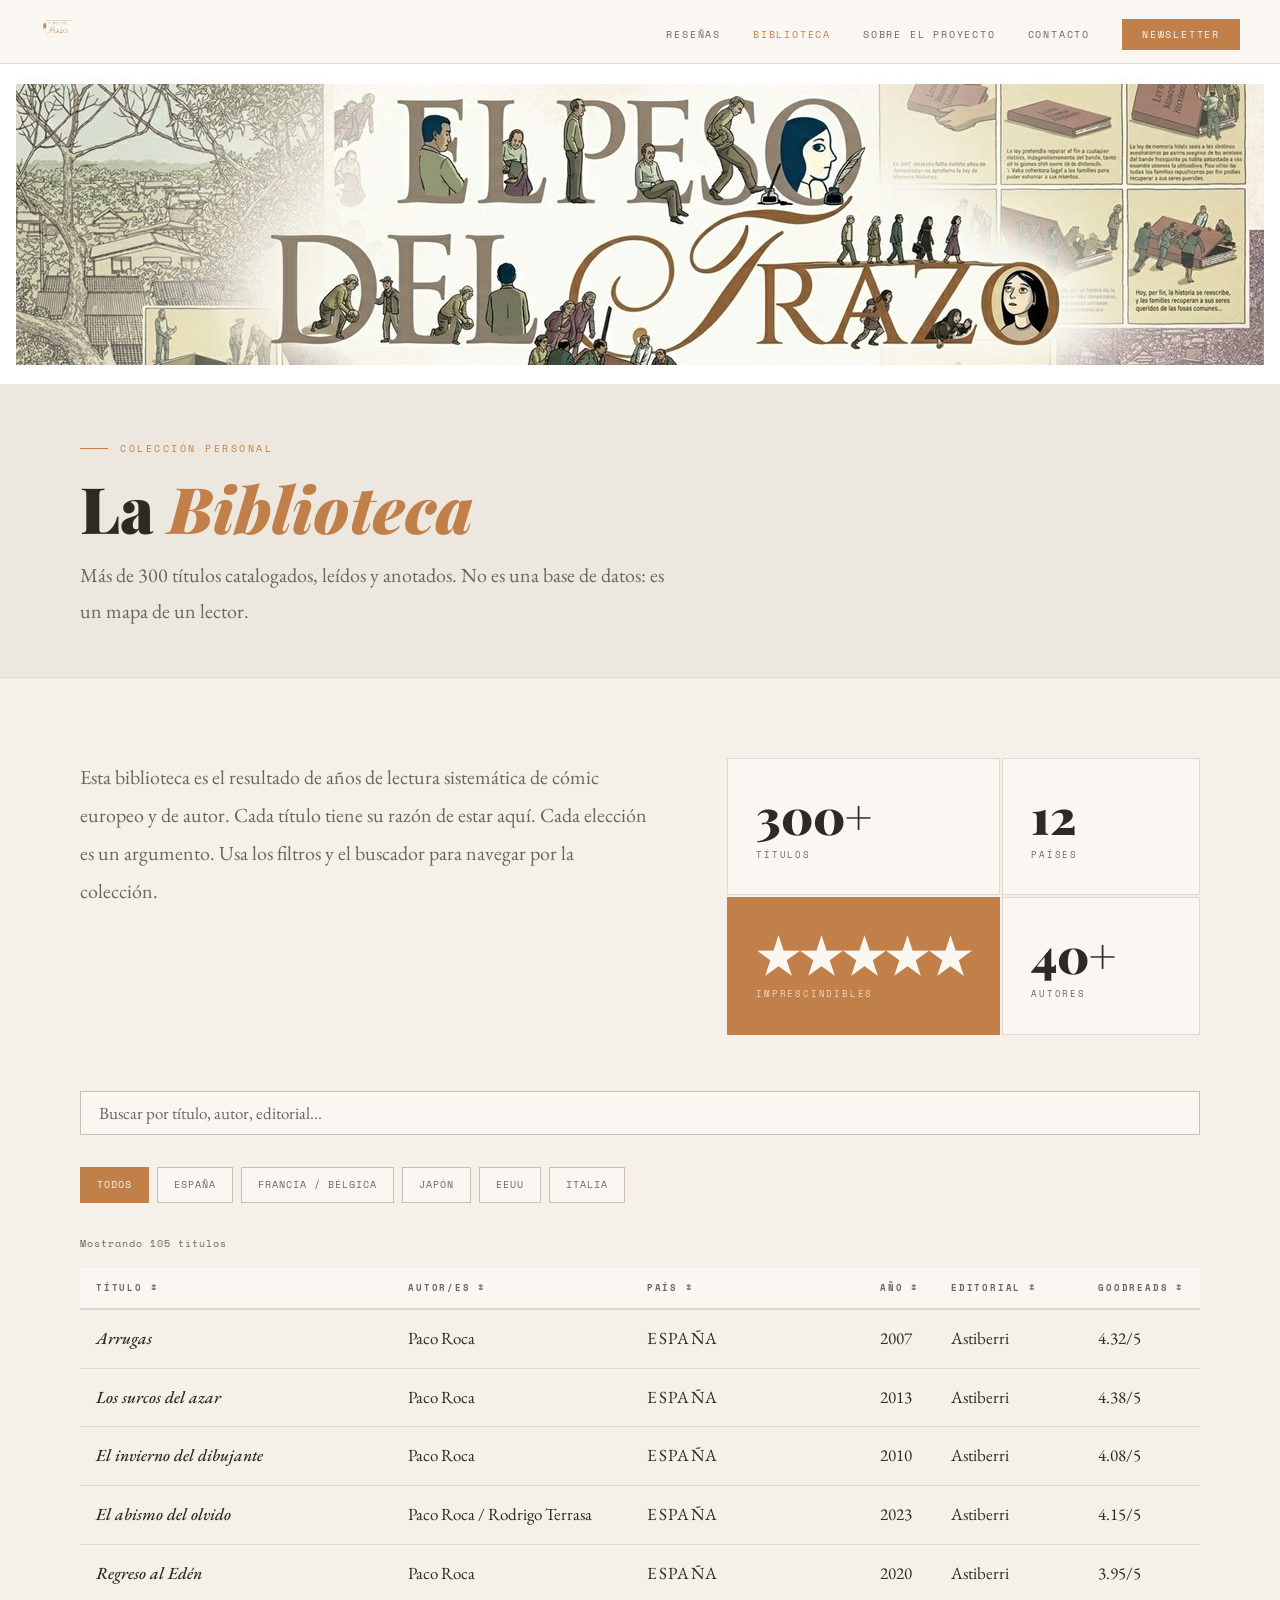
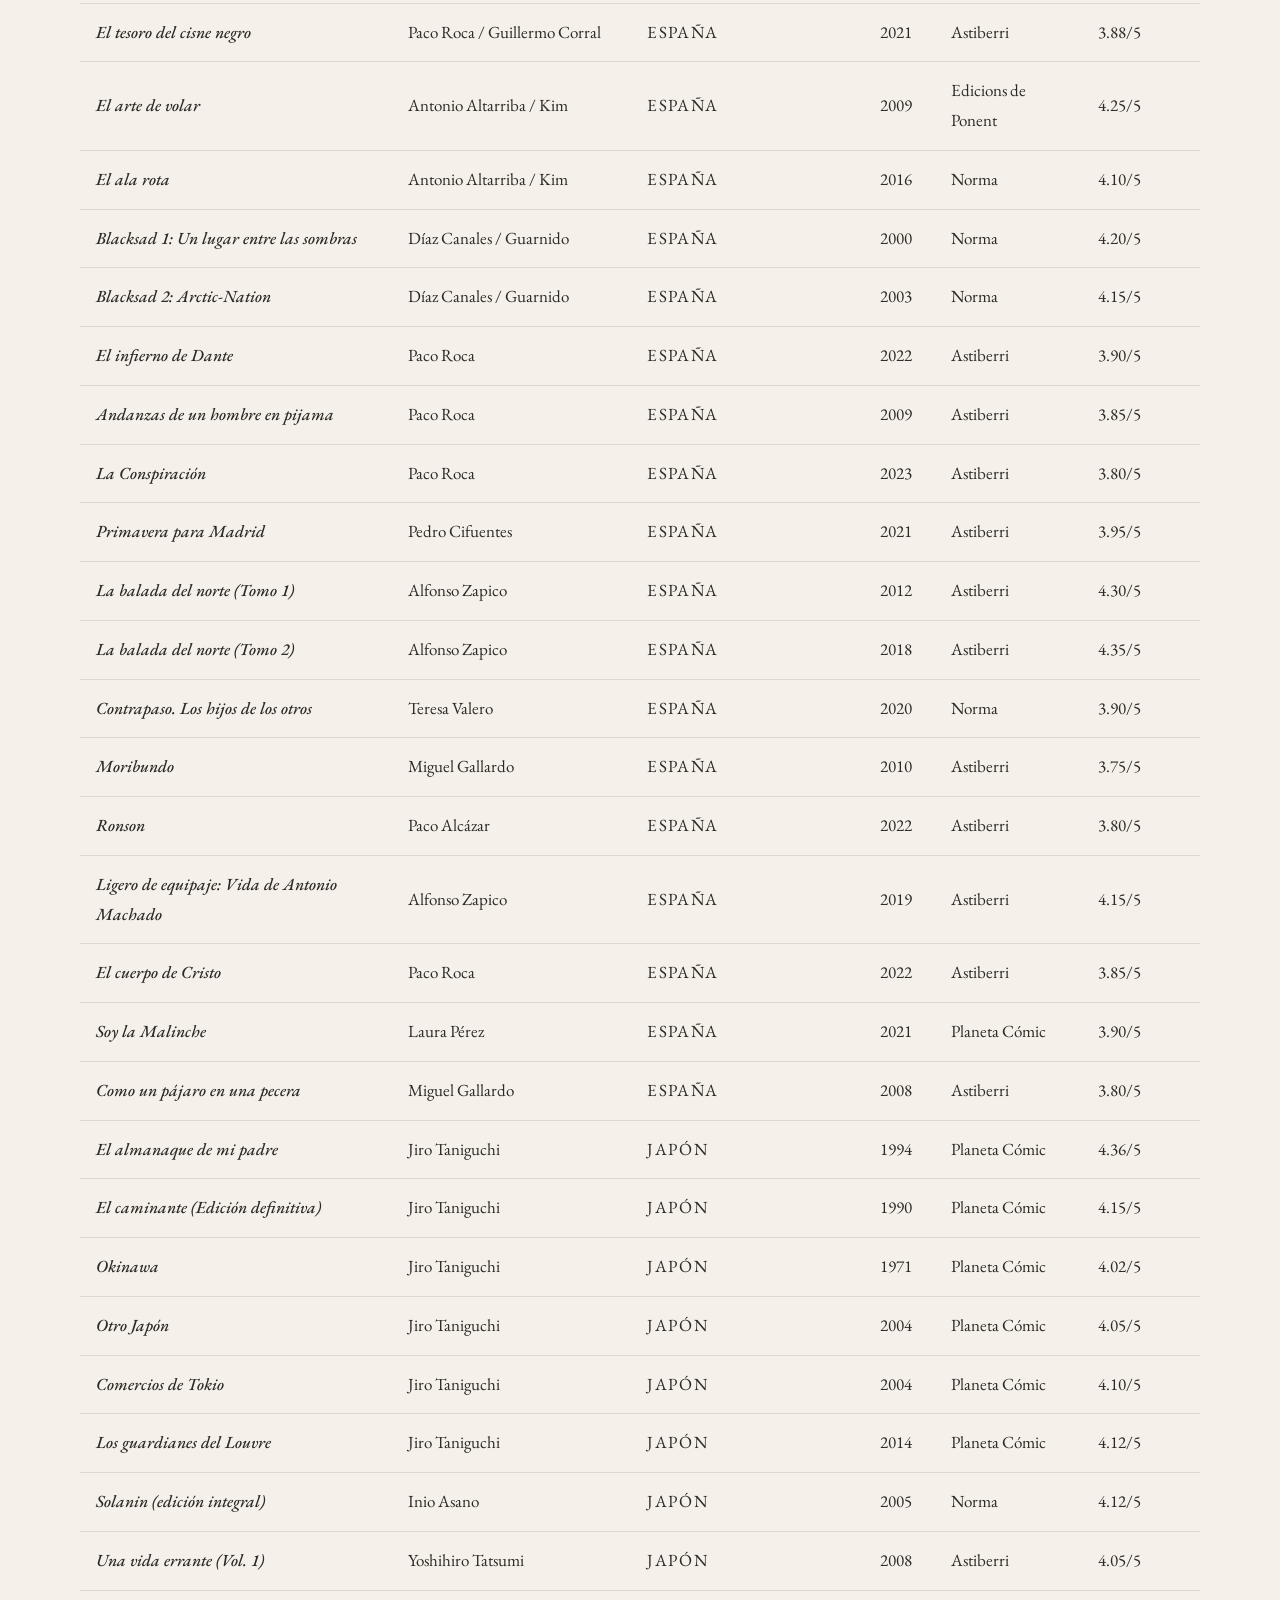
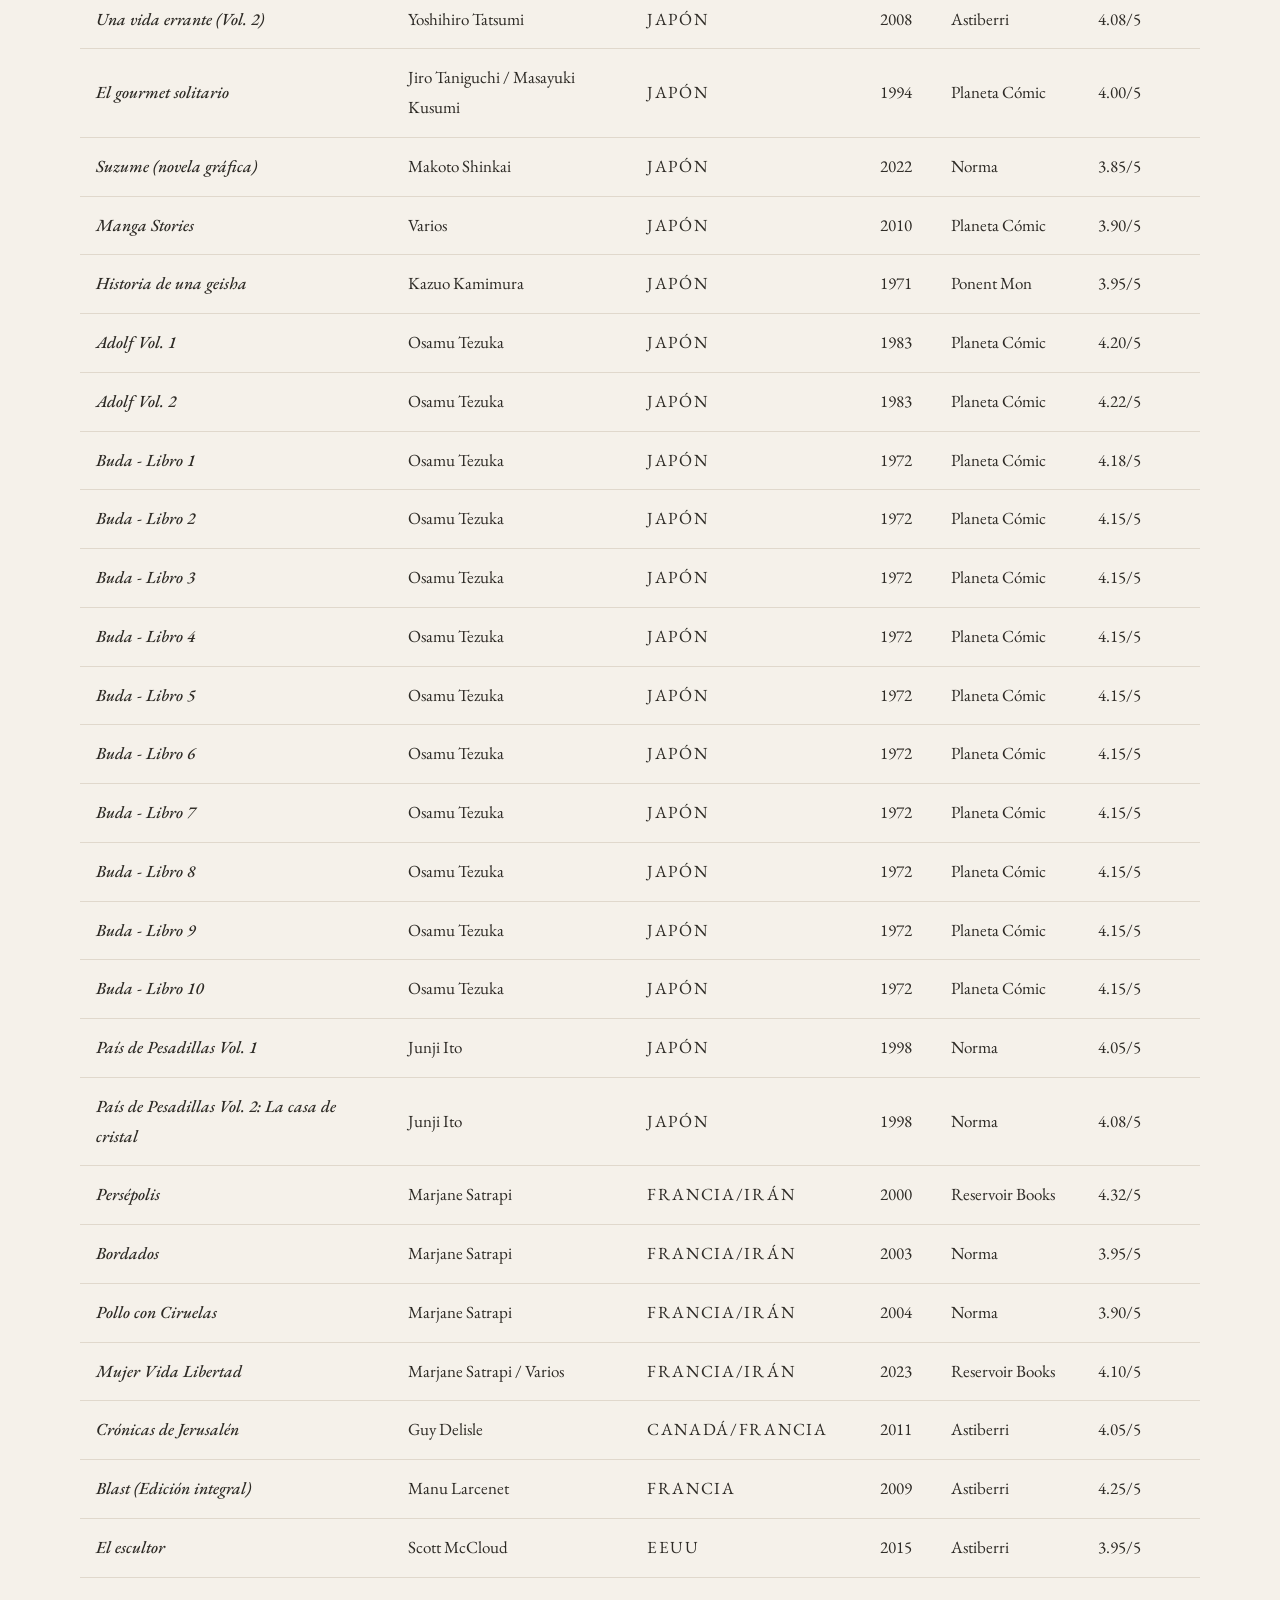
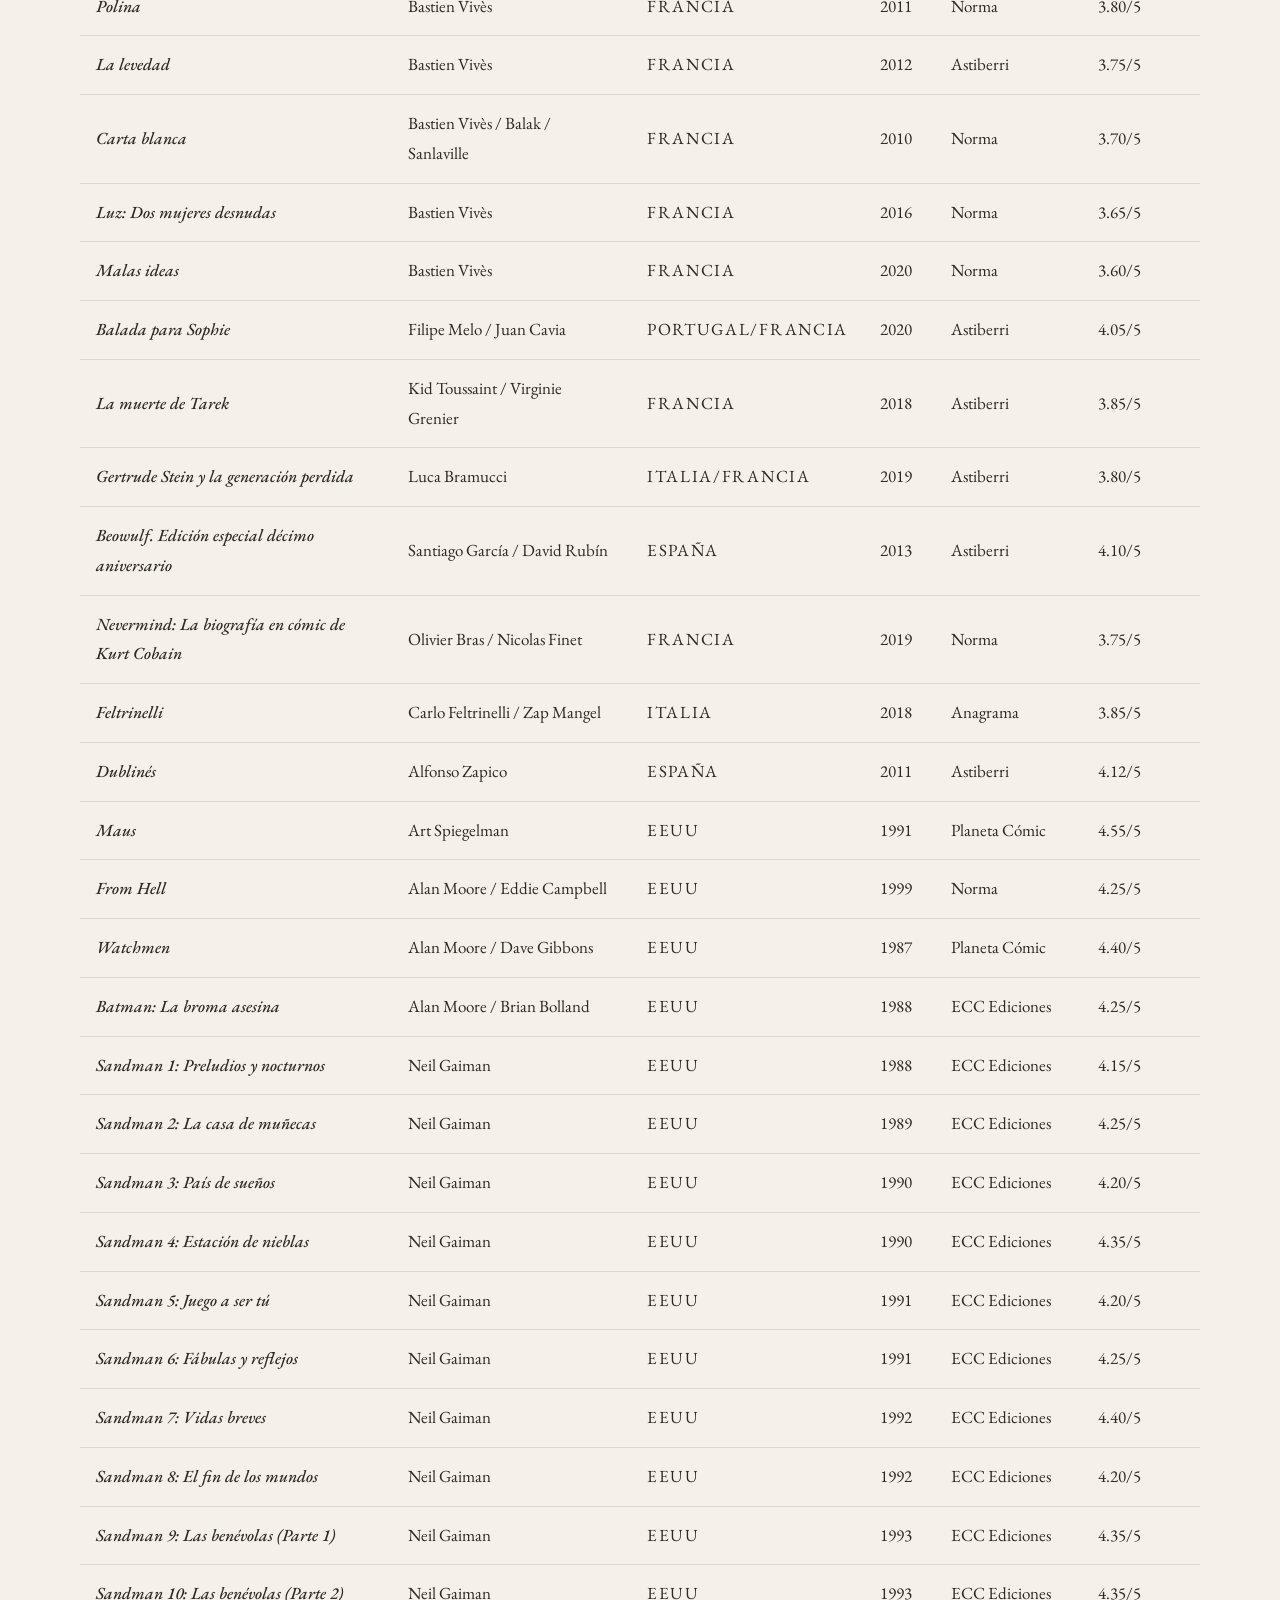
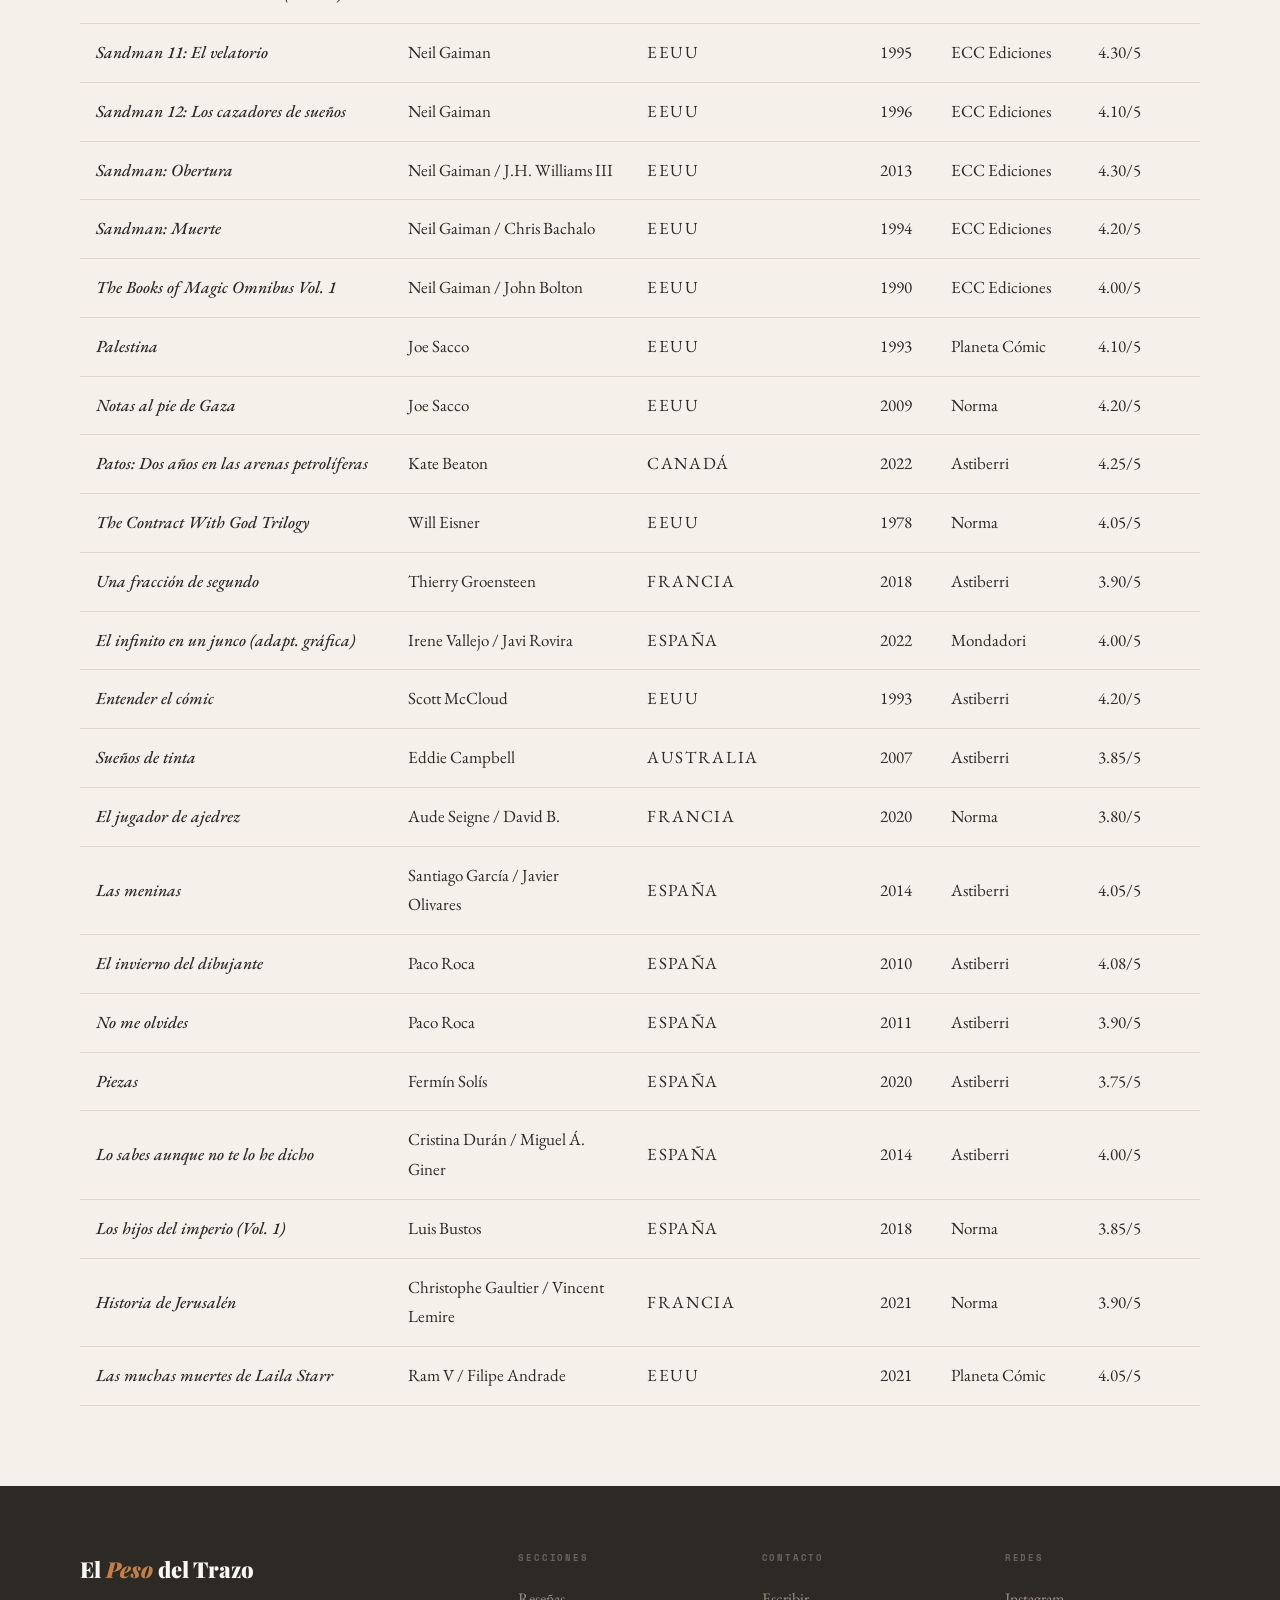
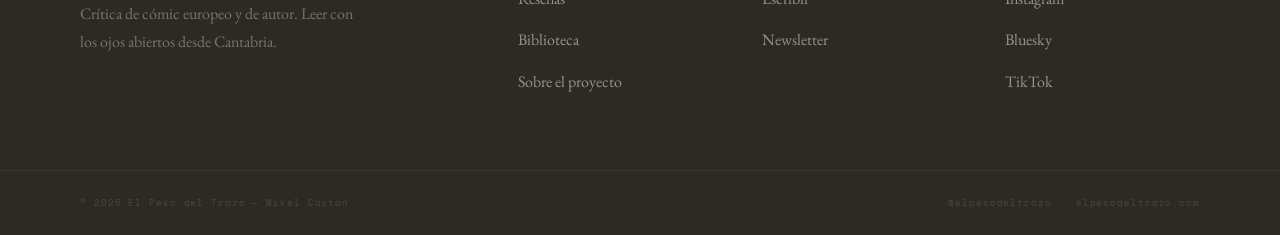
==== commit b9e59c06: "Update biblioteca.html" ====
--- a/biblioteca.html
+++ b/biblioteca.html
@@ -149,7 +149,6 @@
   <a href="index.html" class="nav-logo"><img src="logo.png" alt="El Peso del Trazo"></a>
   <ul class="nav-links">
     <li><a href="resenas.html">Reseñas</a></li>
-    <li><a href="ensayos.html">Ensayos</a></li>
     <li><a href="biblioteca.html" style="color:var(--acento)">Biblioteca</a></li>
     <li><a href="sobre.html">Sobre el proyecto</a></li>
     <li><a href="contacto.html">Contacto</a></li>
@@ -338,7 +337,7 @@
       <h4>Secciones</h4>
       <ul>
         <li><a href="resenas.html">Reseñas</a></li>
-        <li><a href="ensayos.html">Ensayos</a></li>
+  
         <li><a href="biblioteca.html">Biblioteca</a></li>
         <li><a href="sobre.html">Sobre el proyecto</a></li>
       </ul>
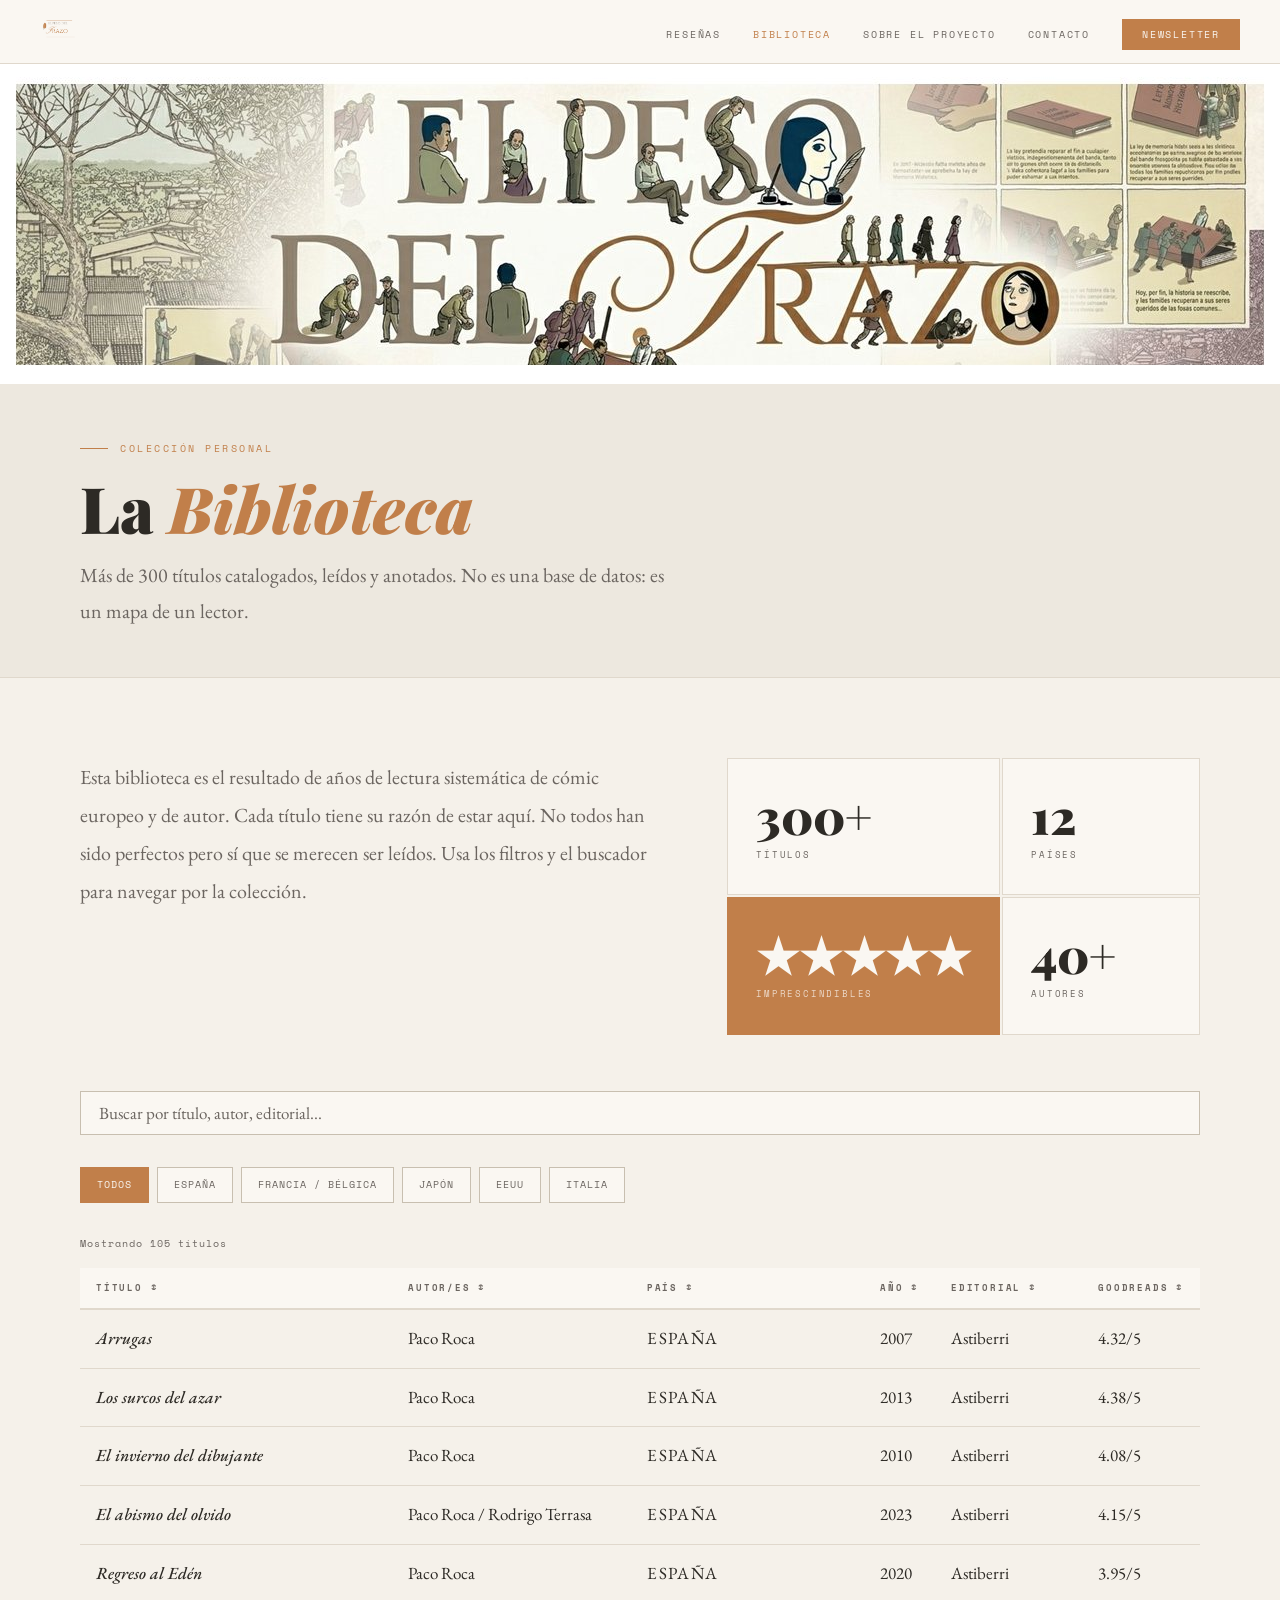
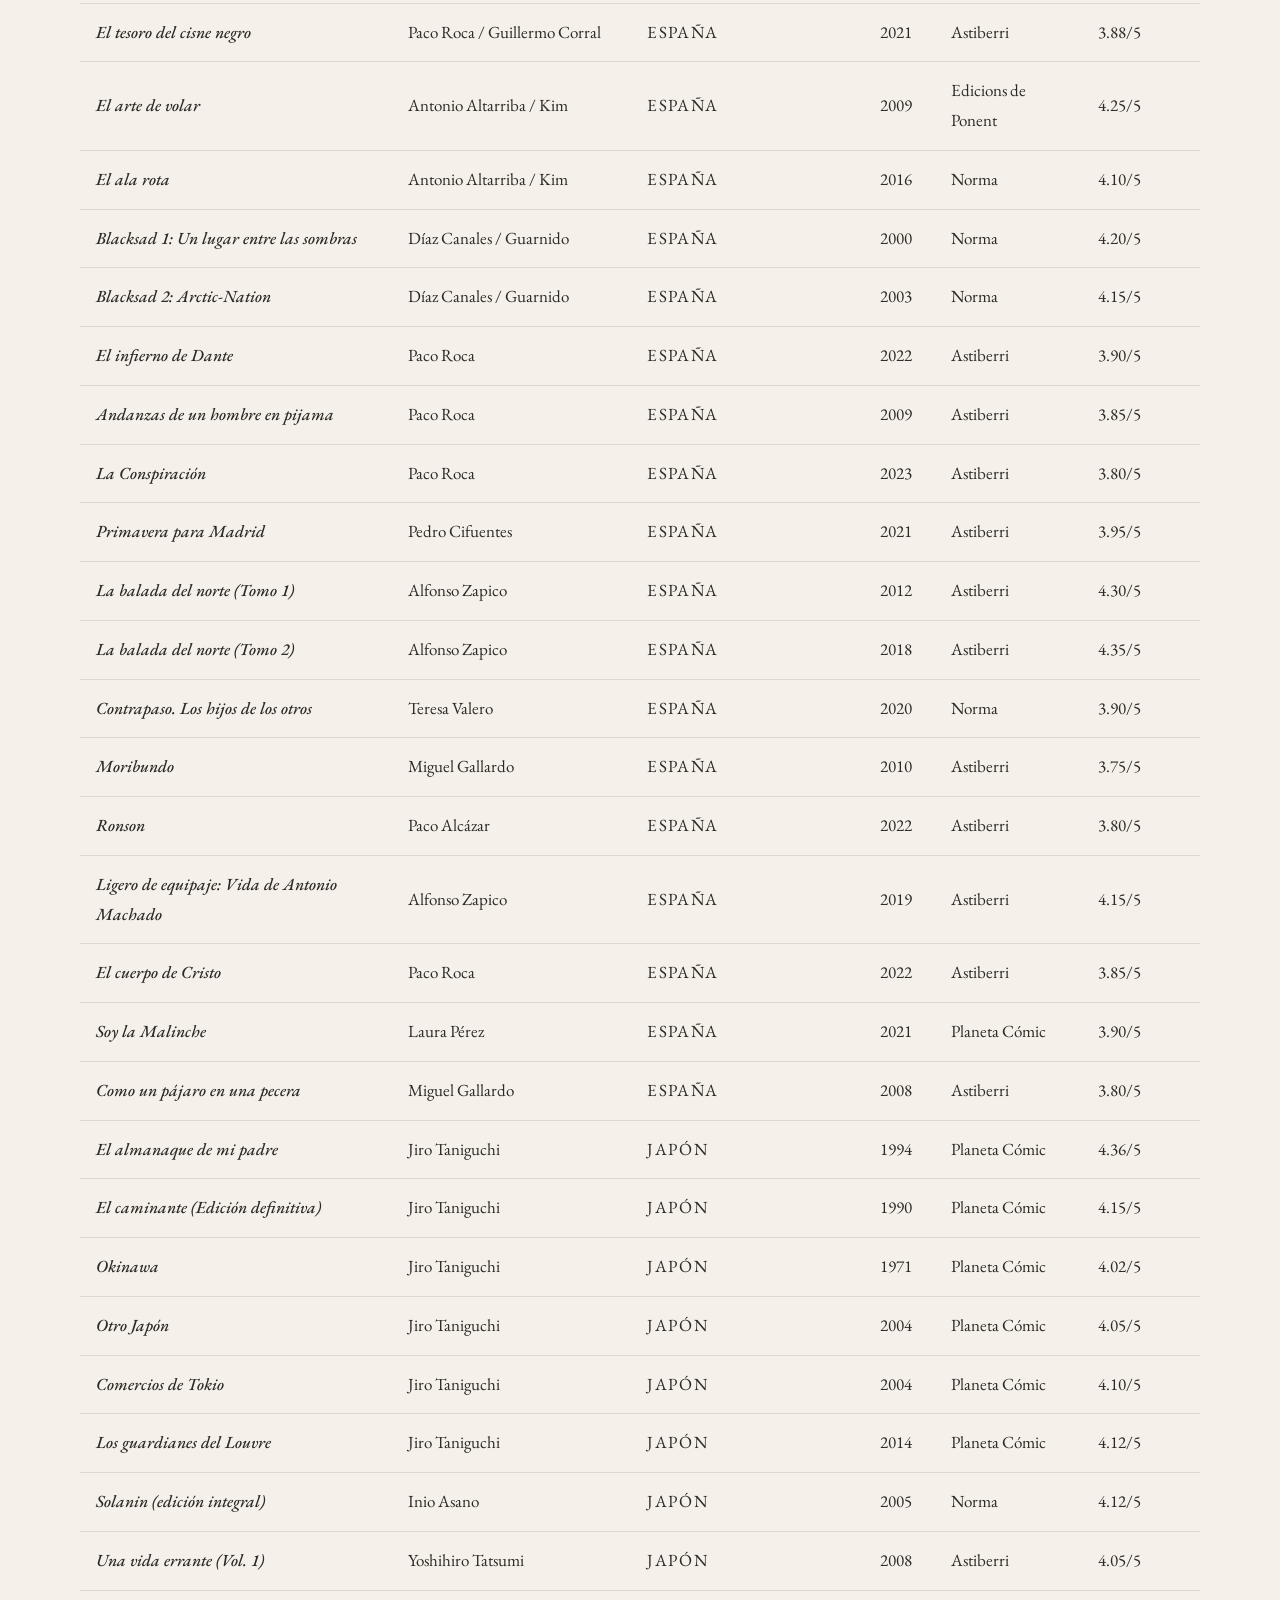
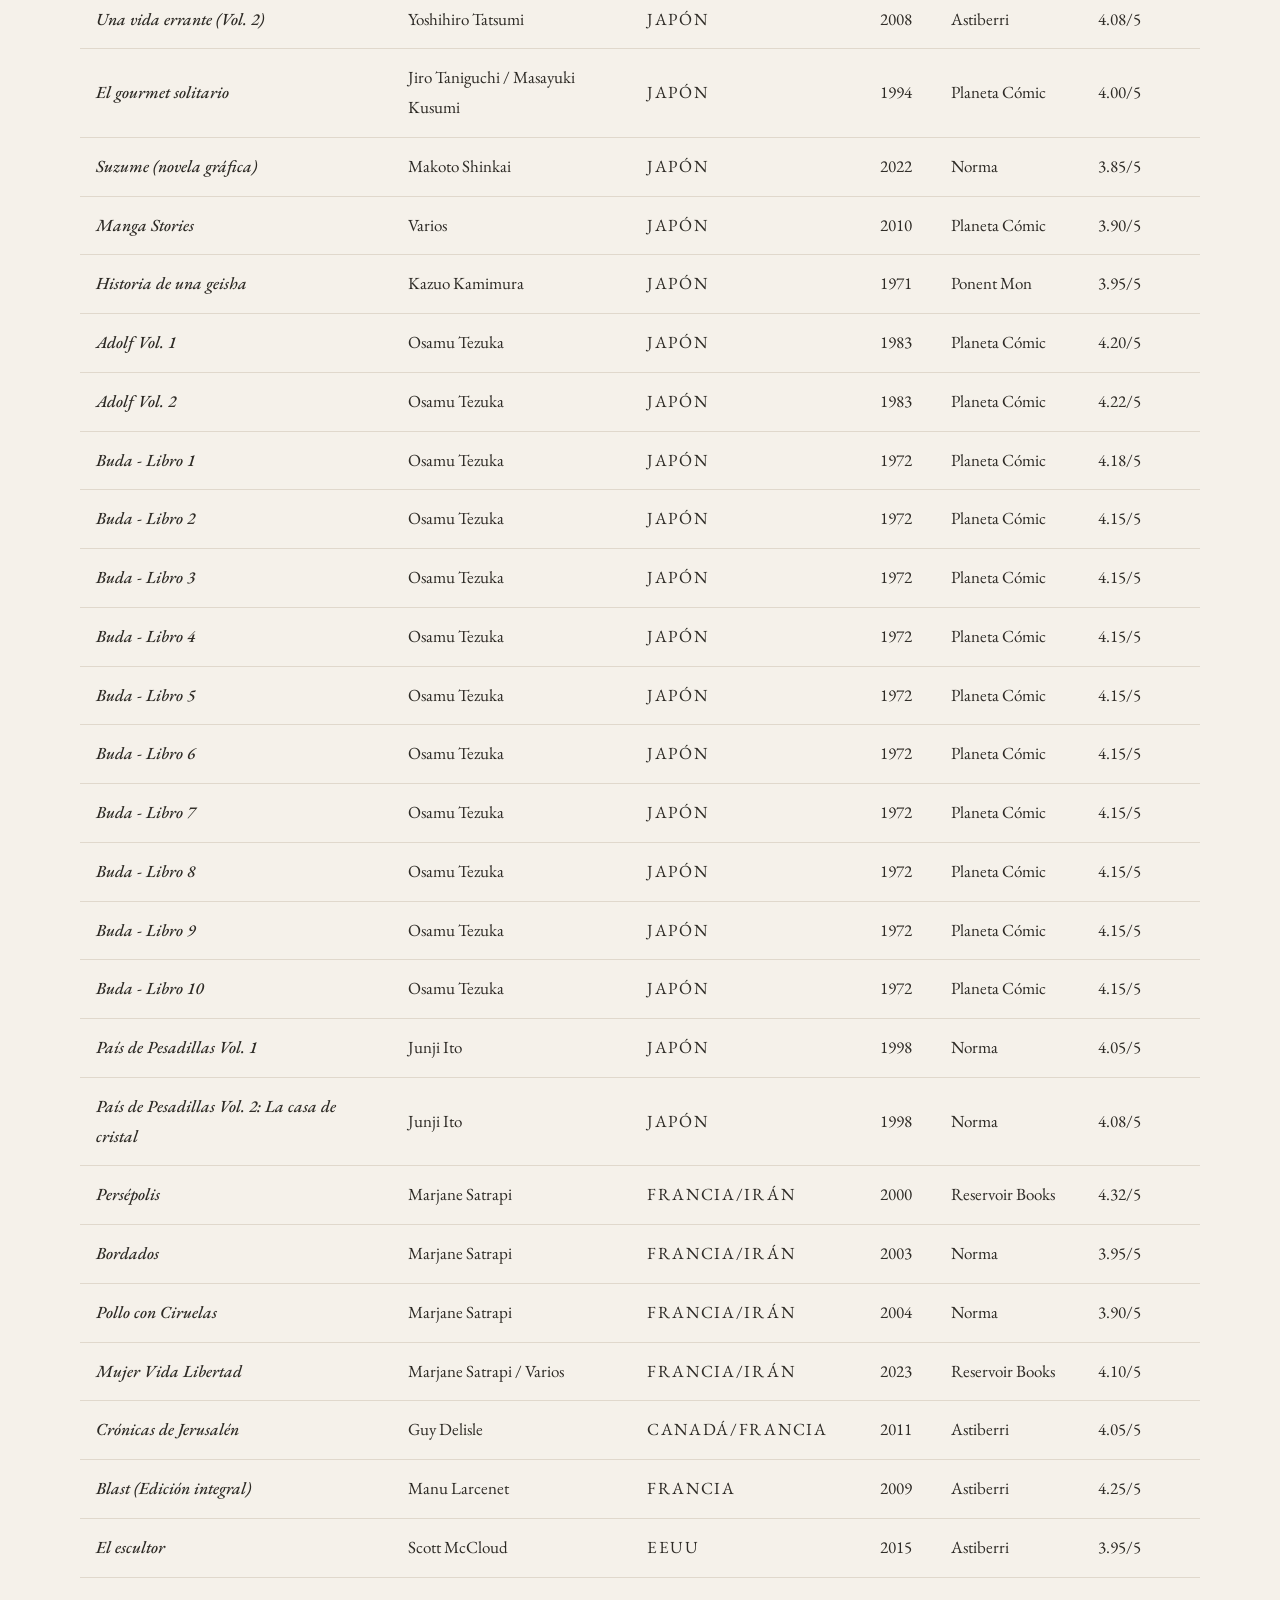
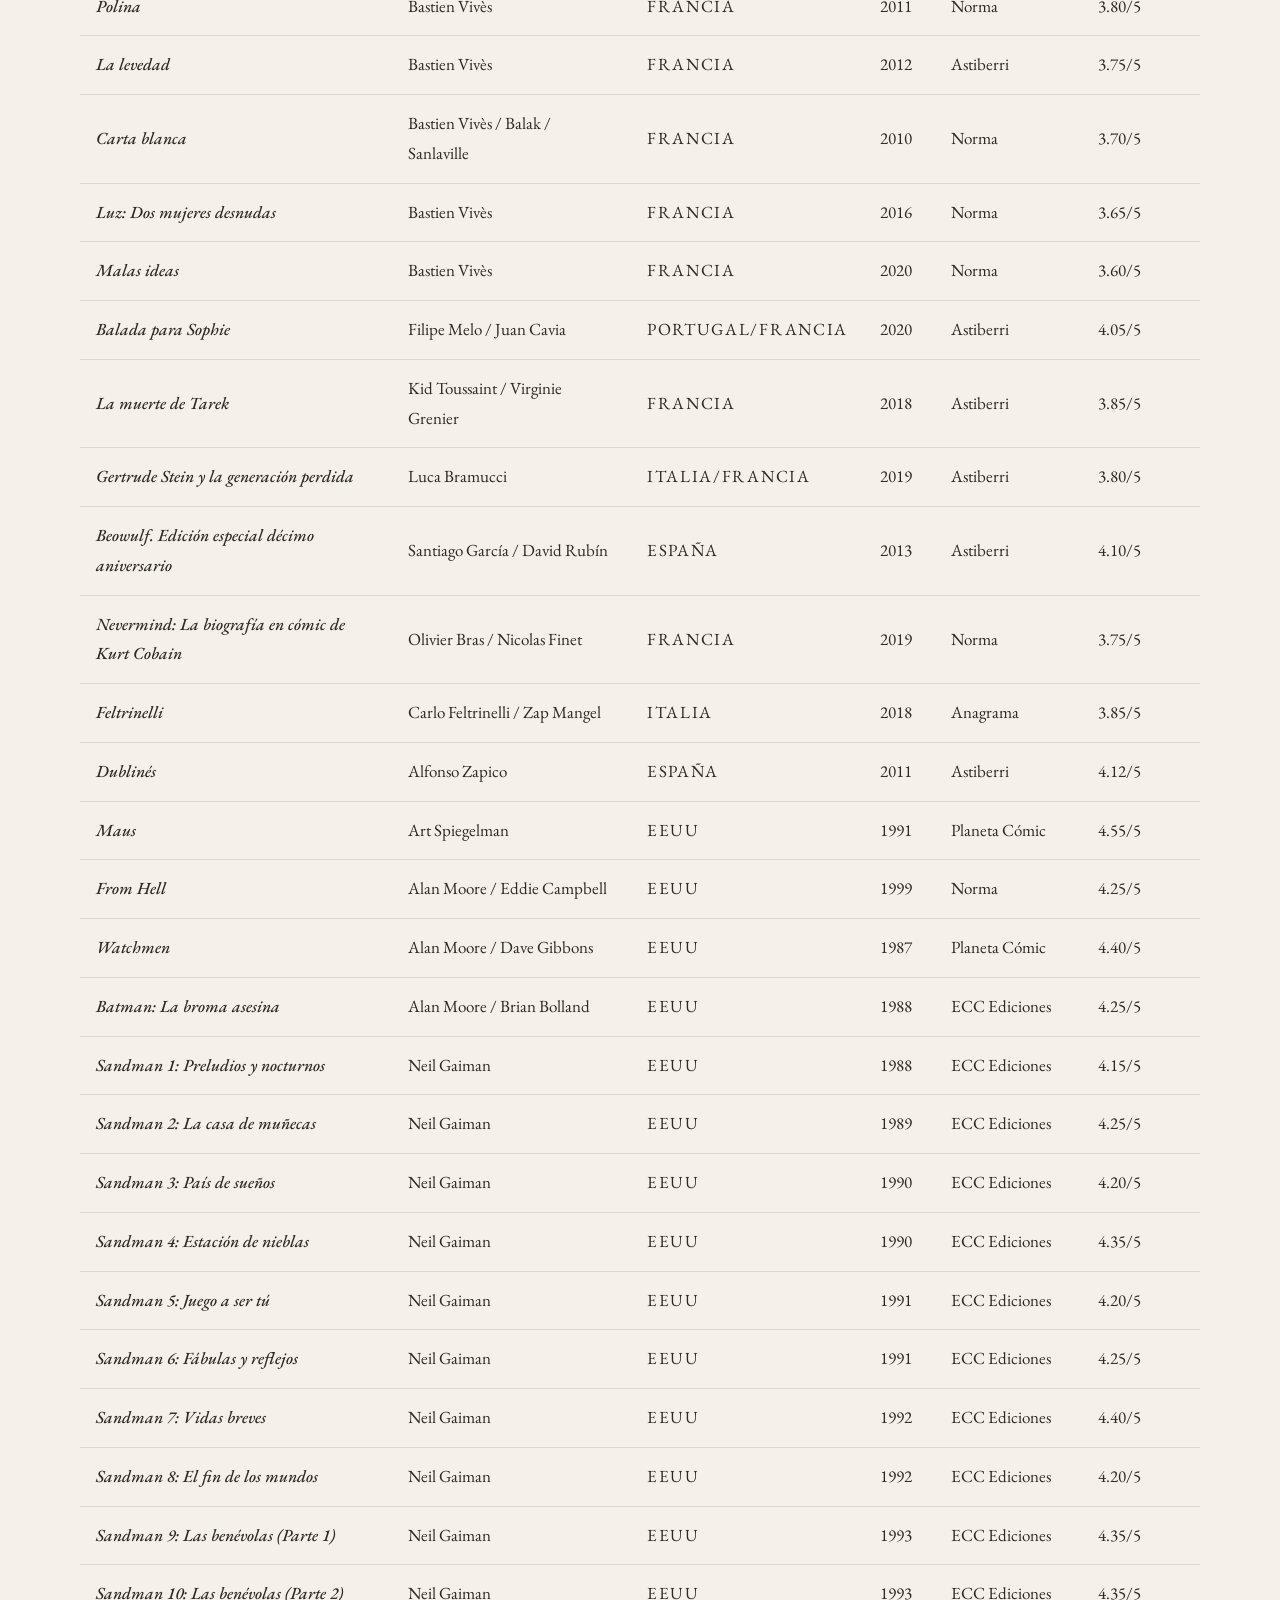
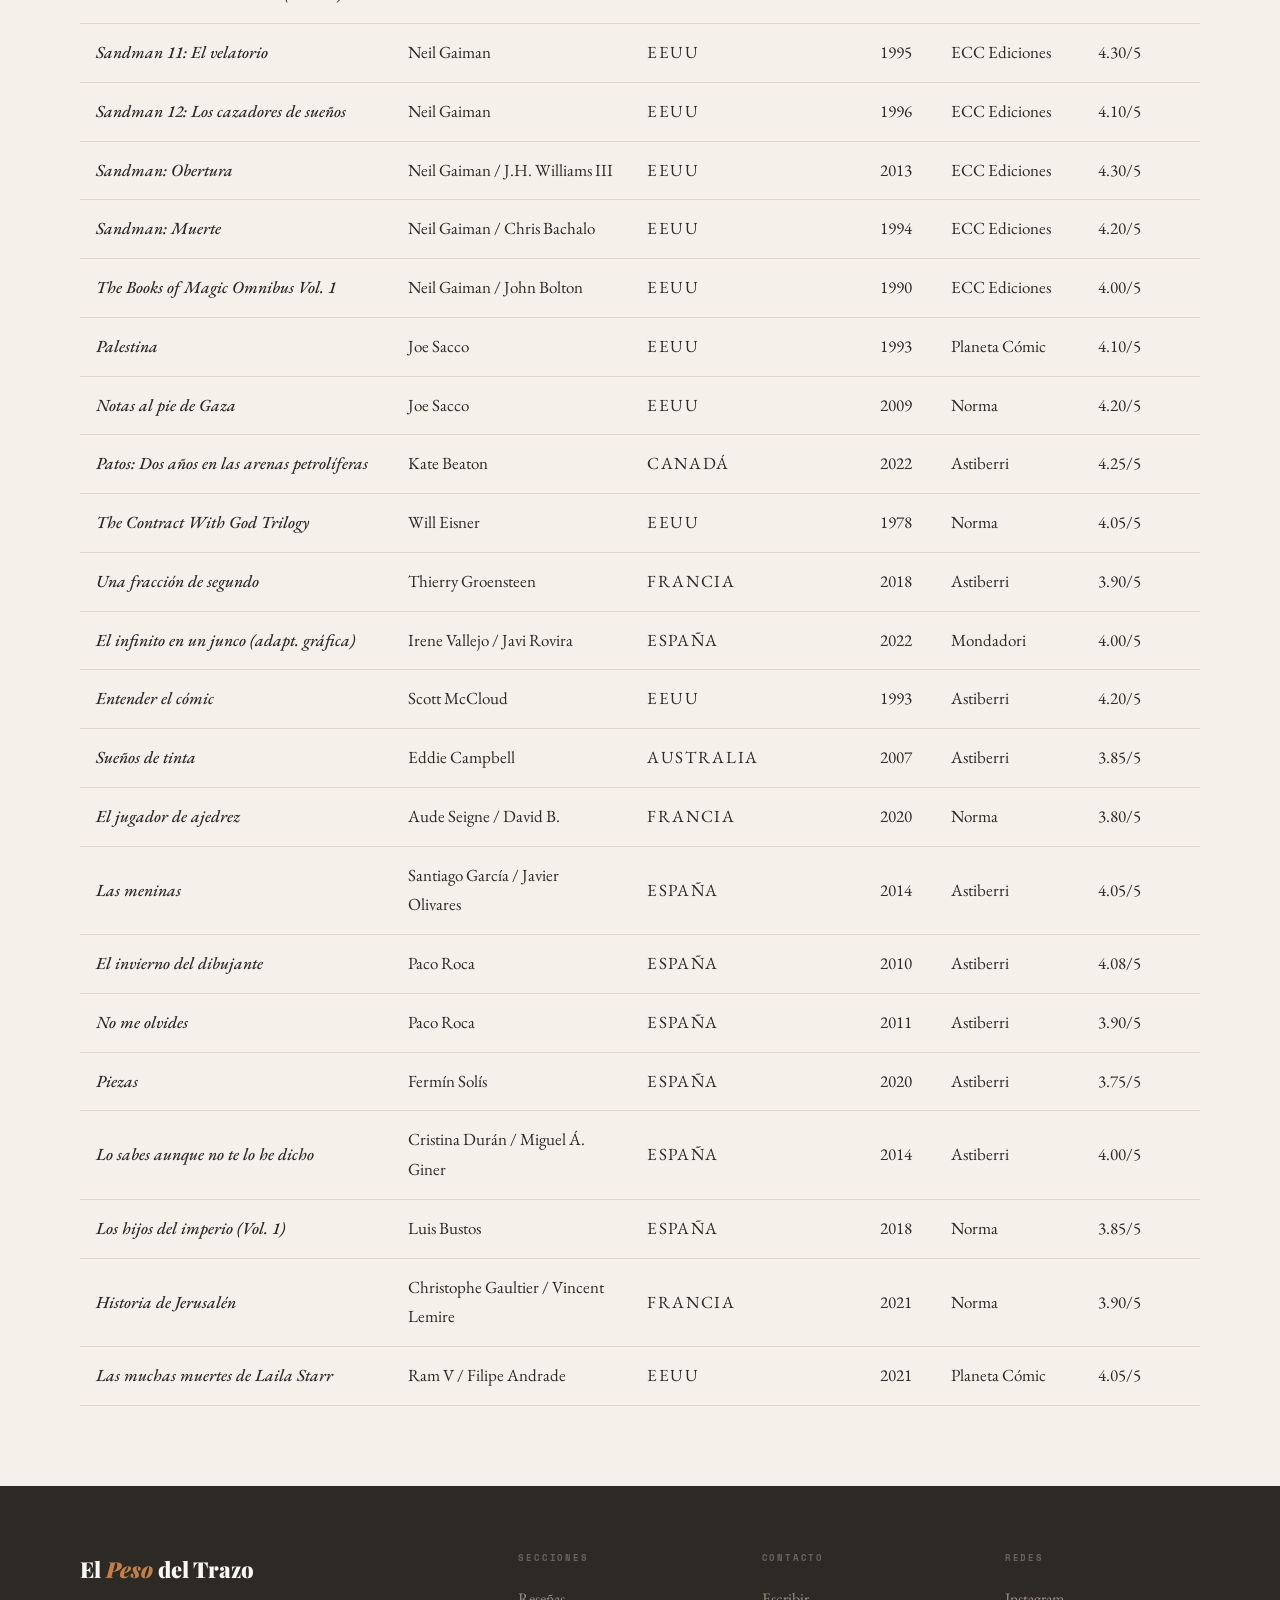
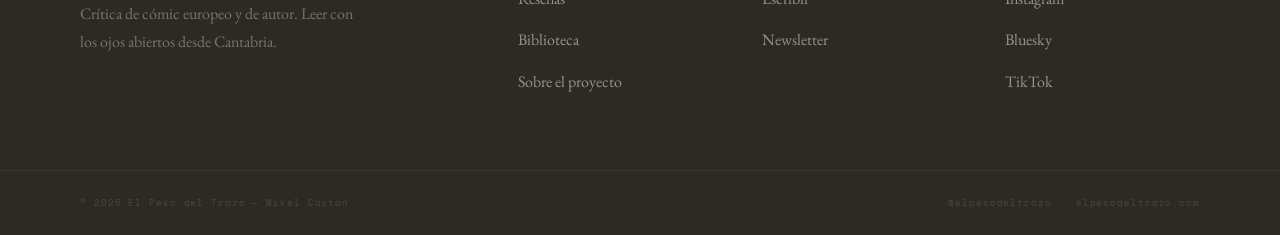
==== commit 1acae92a: "Update biblioteca.html" ====
--- a/biblioteca.html
+++ b/biblioteca.html
@@ -175,7 +175,7 @@
   <div class="biblioteca-intro">
     <p class="biblioteca-texto">
       Esta biblioteca es el resultado de años de lectura sistemática de cómic europeo y de autor.
-      Cada título tiene su razón de estar aquí. Cada elección es un argumento.
+      Cada título tiene su razón de estar aquí. No todos han sido perfectos pero sí que se merecen ser leídos.
       Usa los filtros y el buscador para navegar por la colección.
     </p>
     <div class="stats-grid">
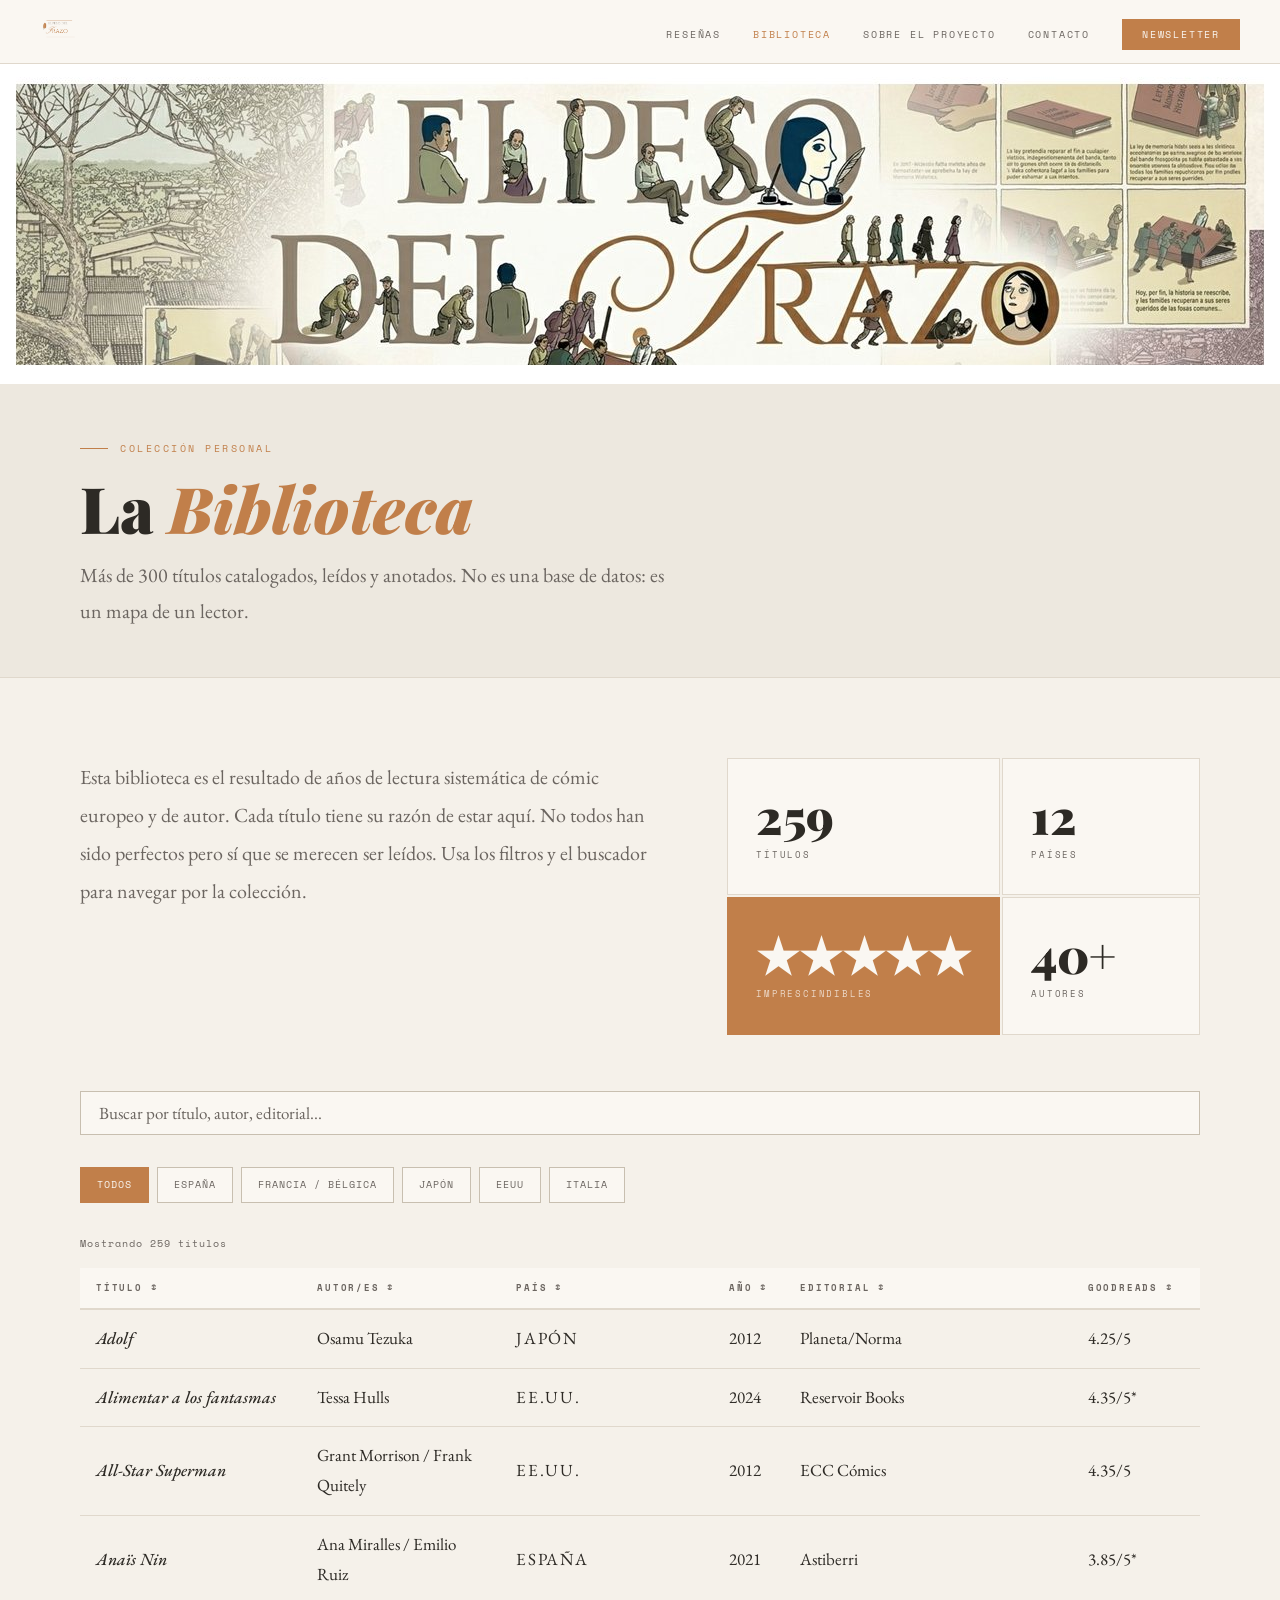
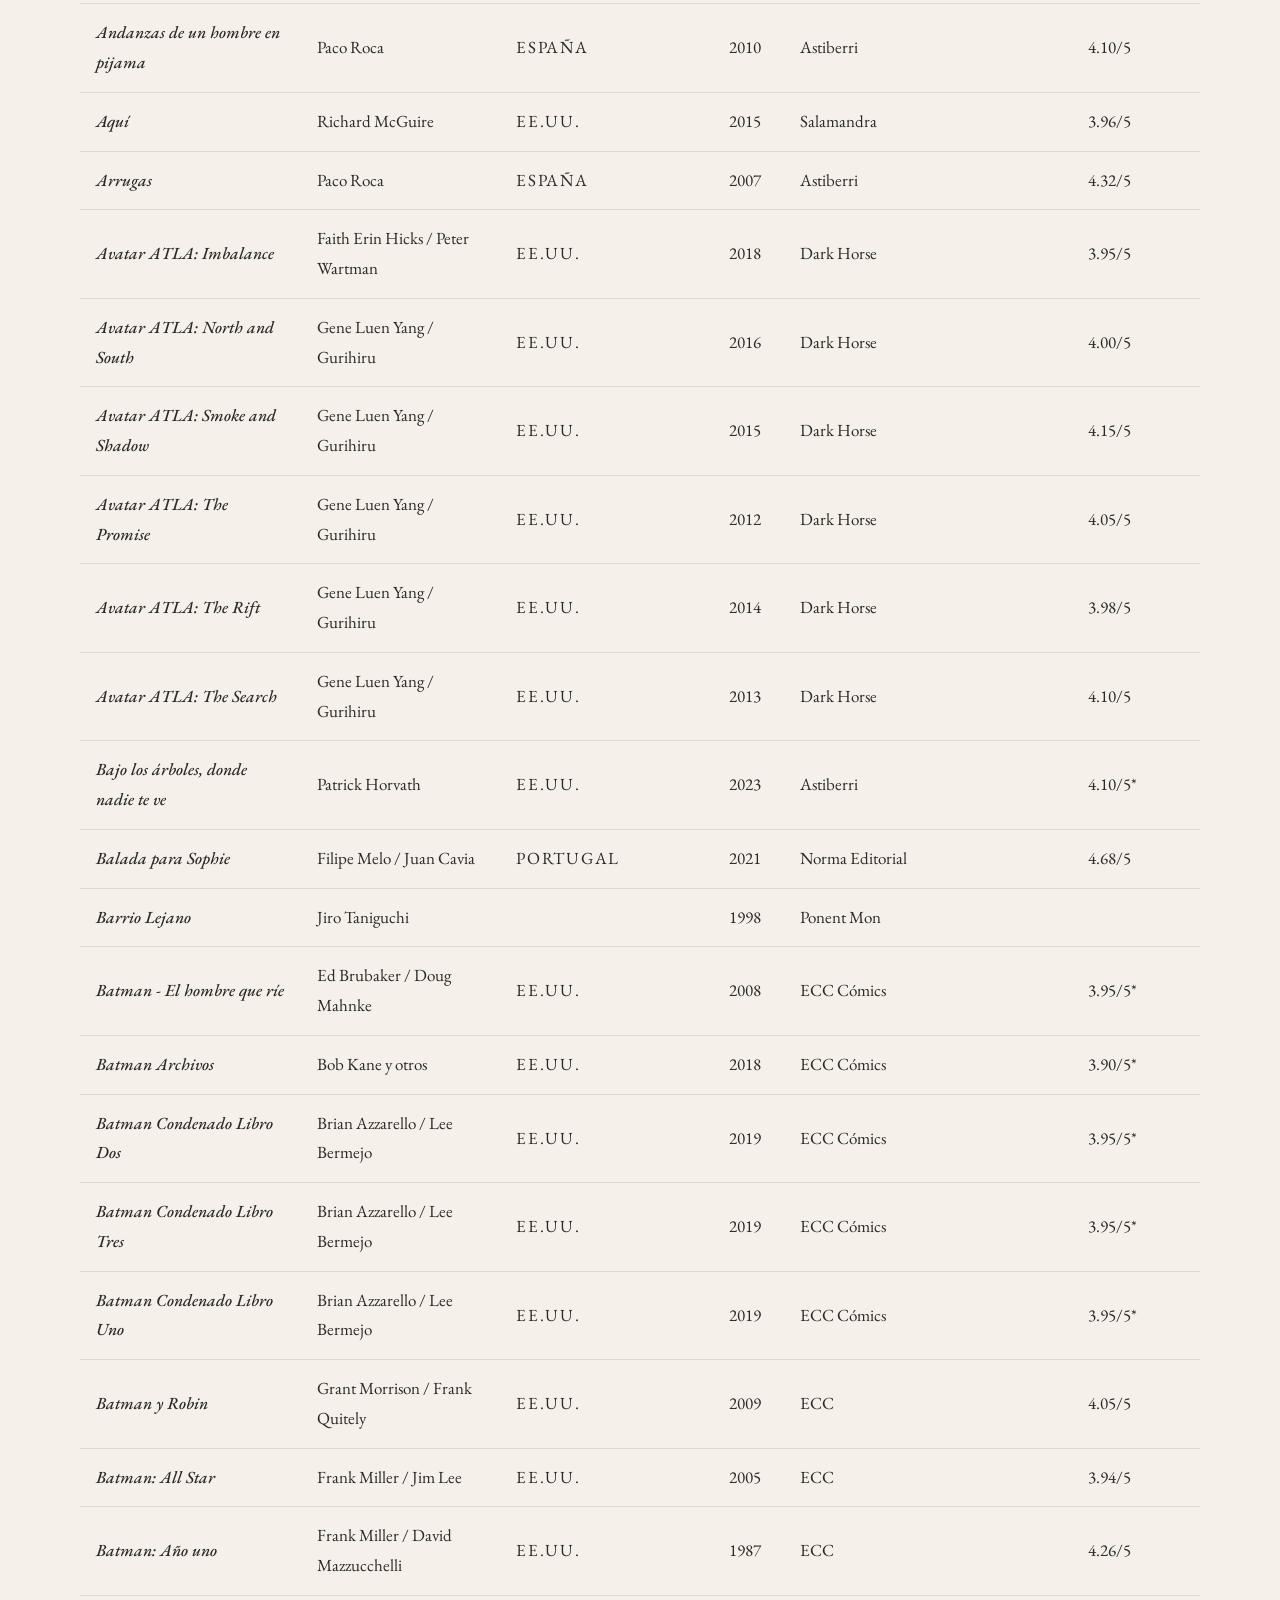
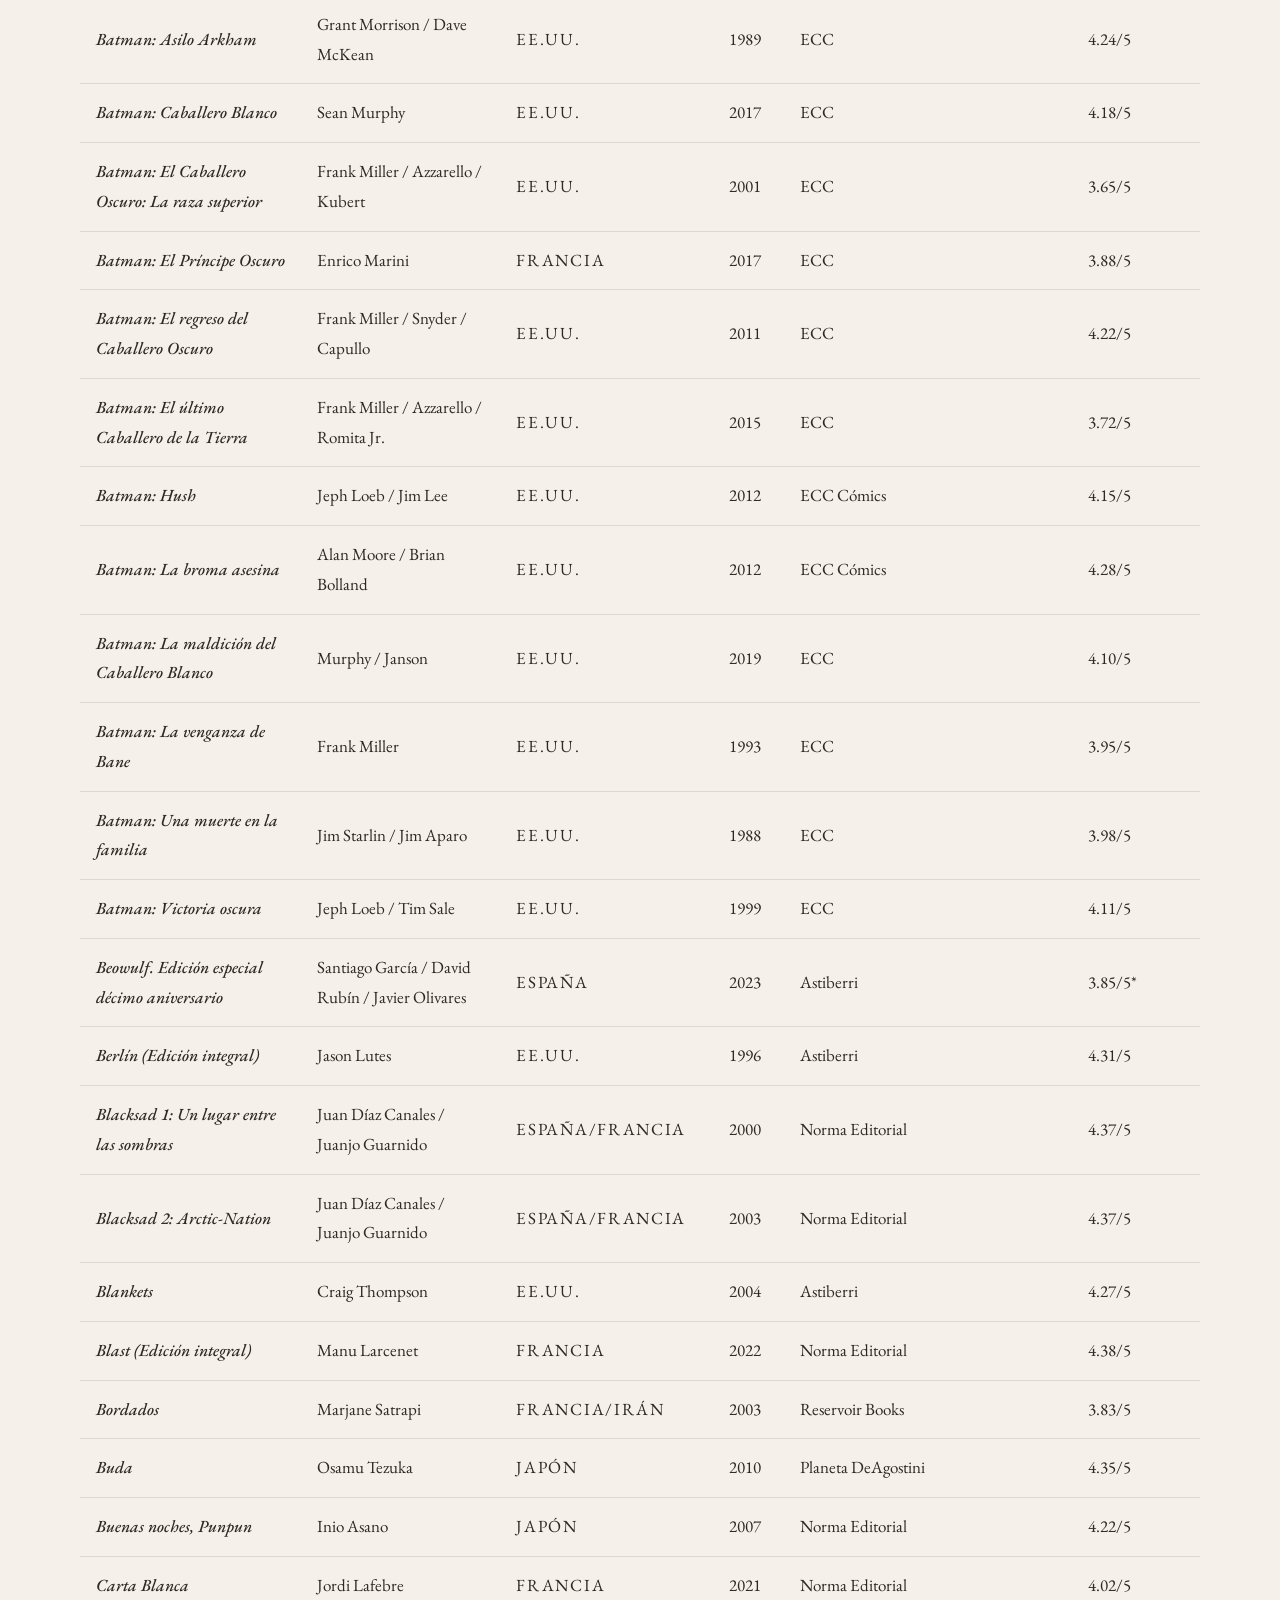
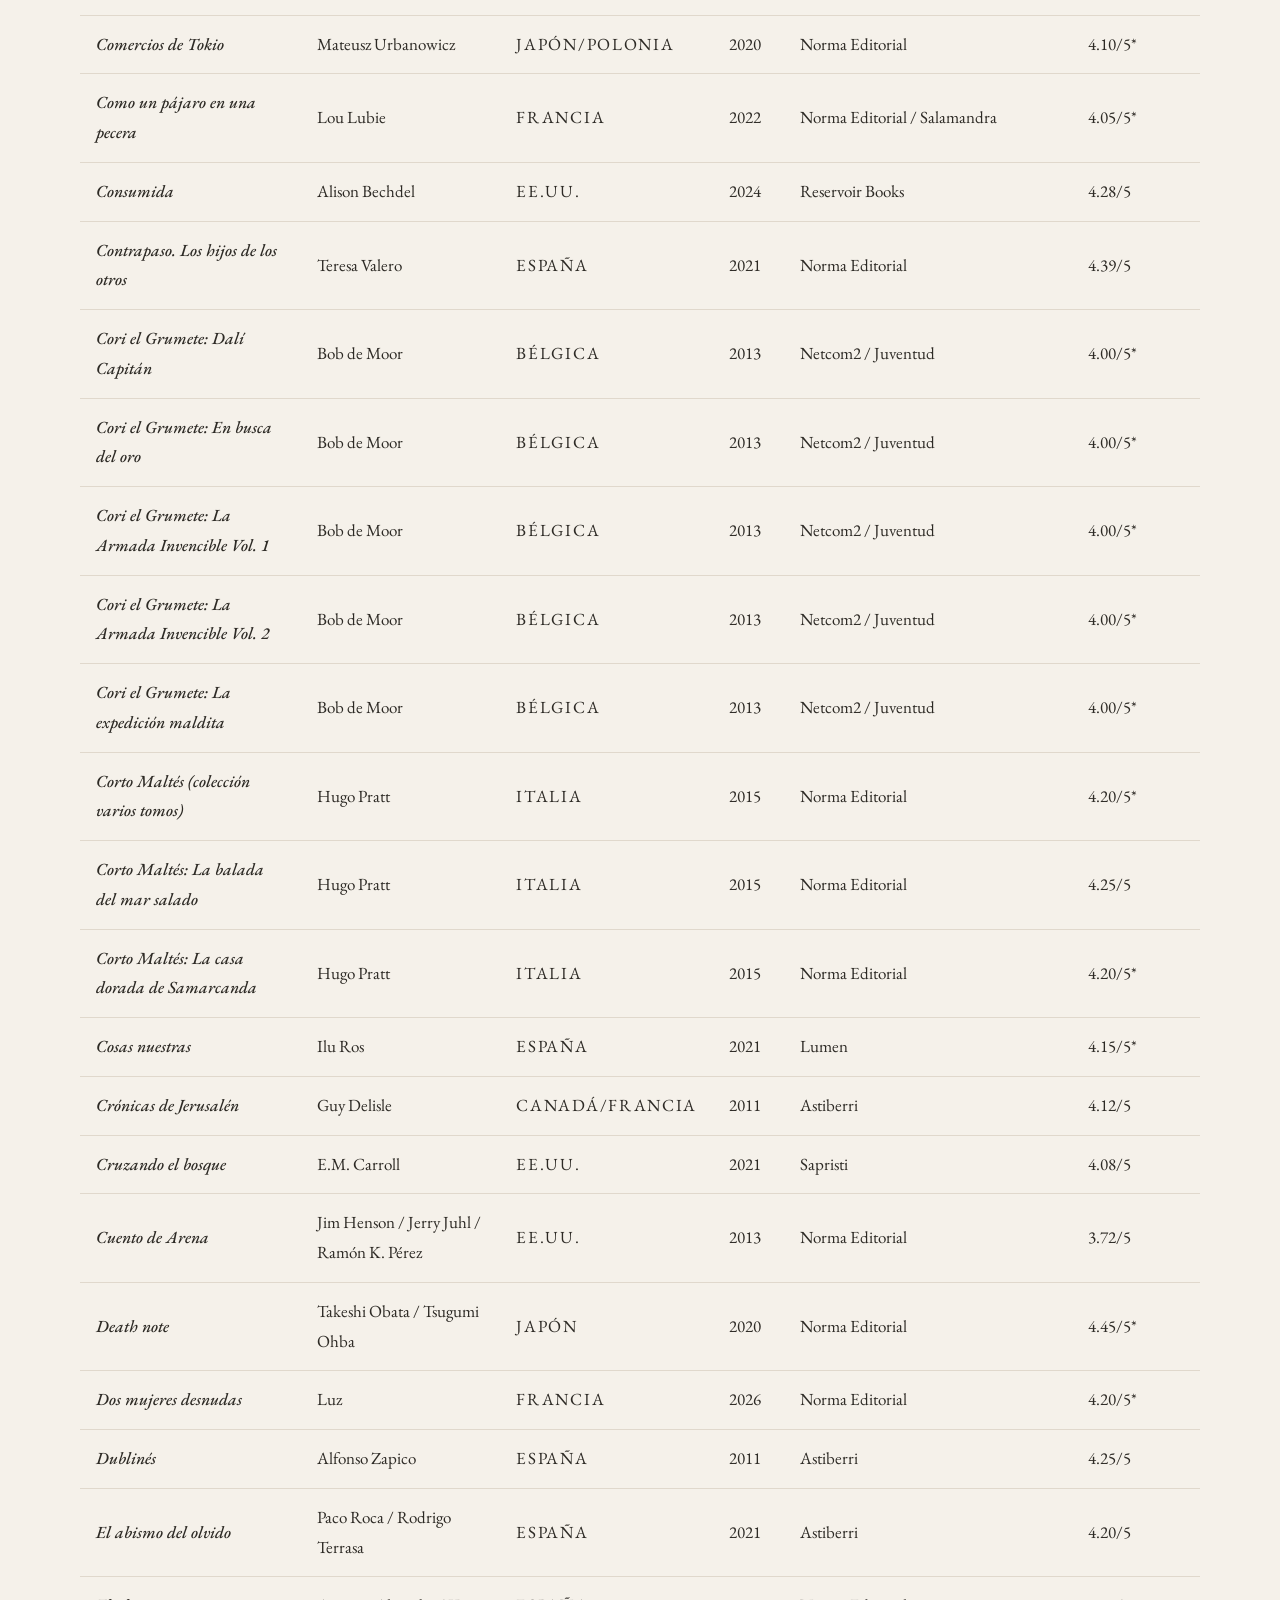
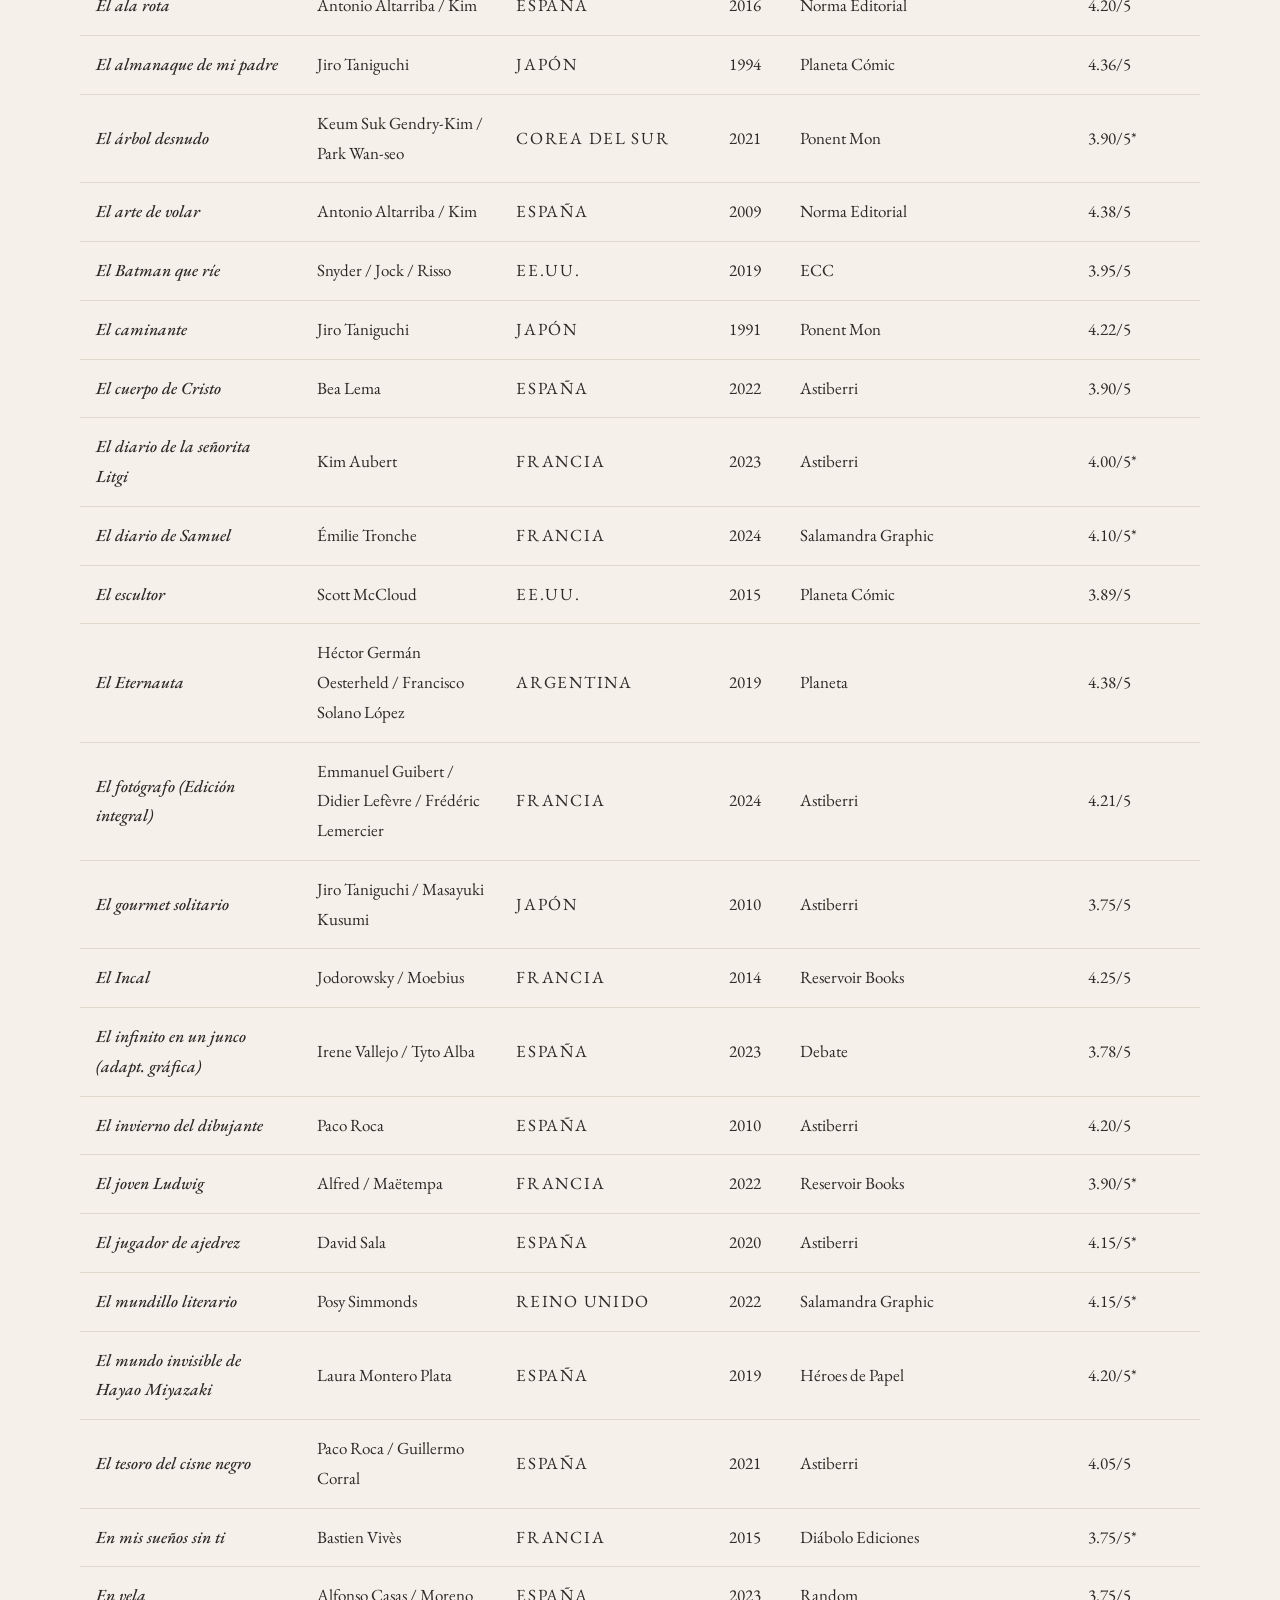
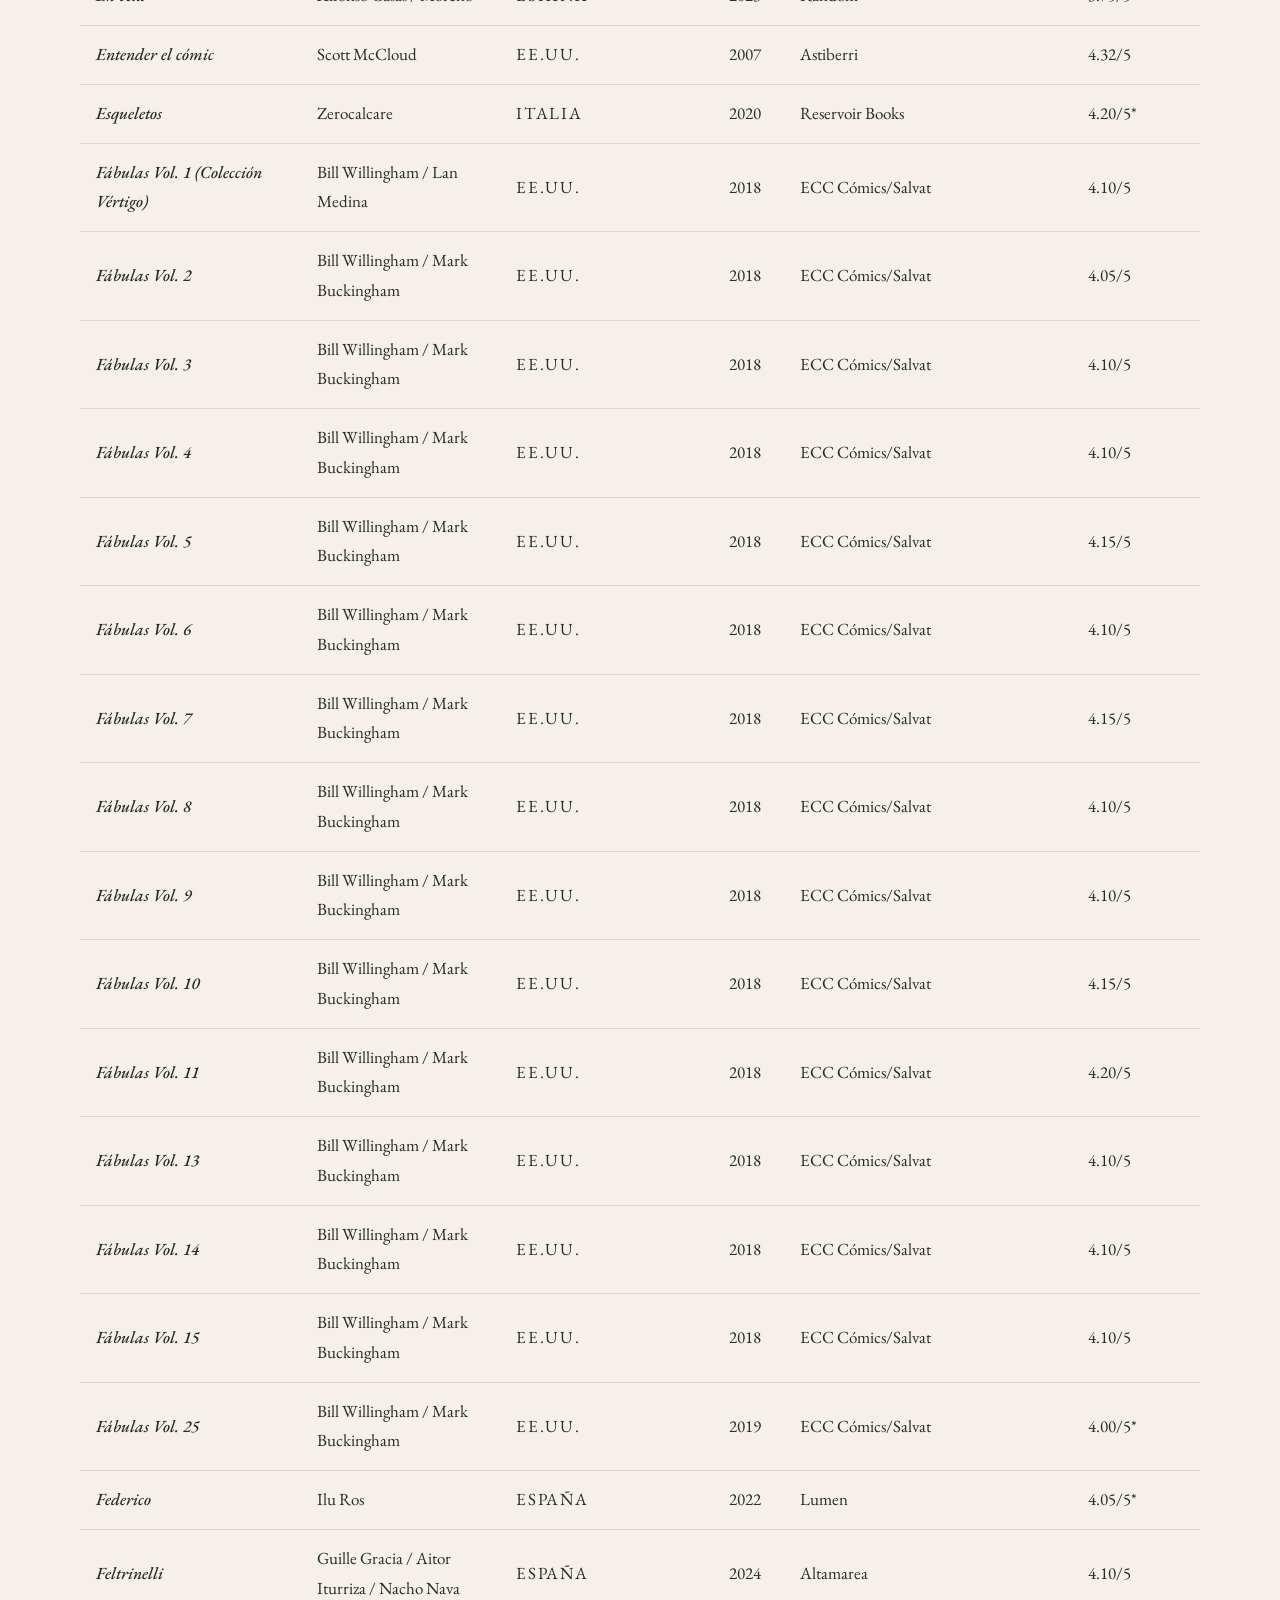
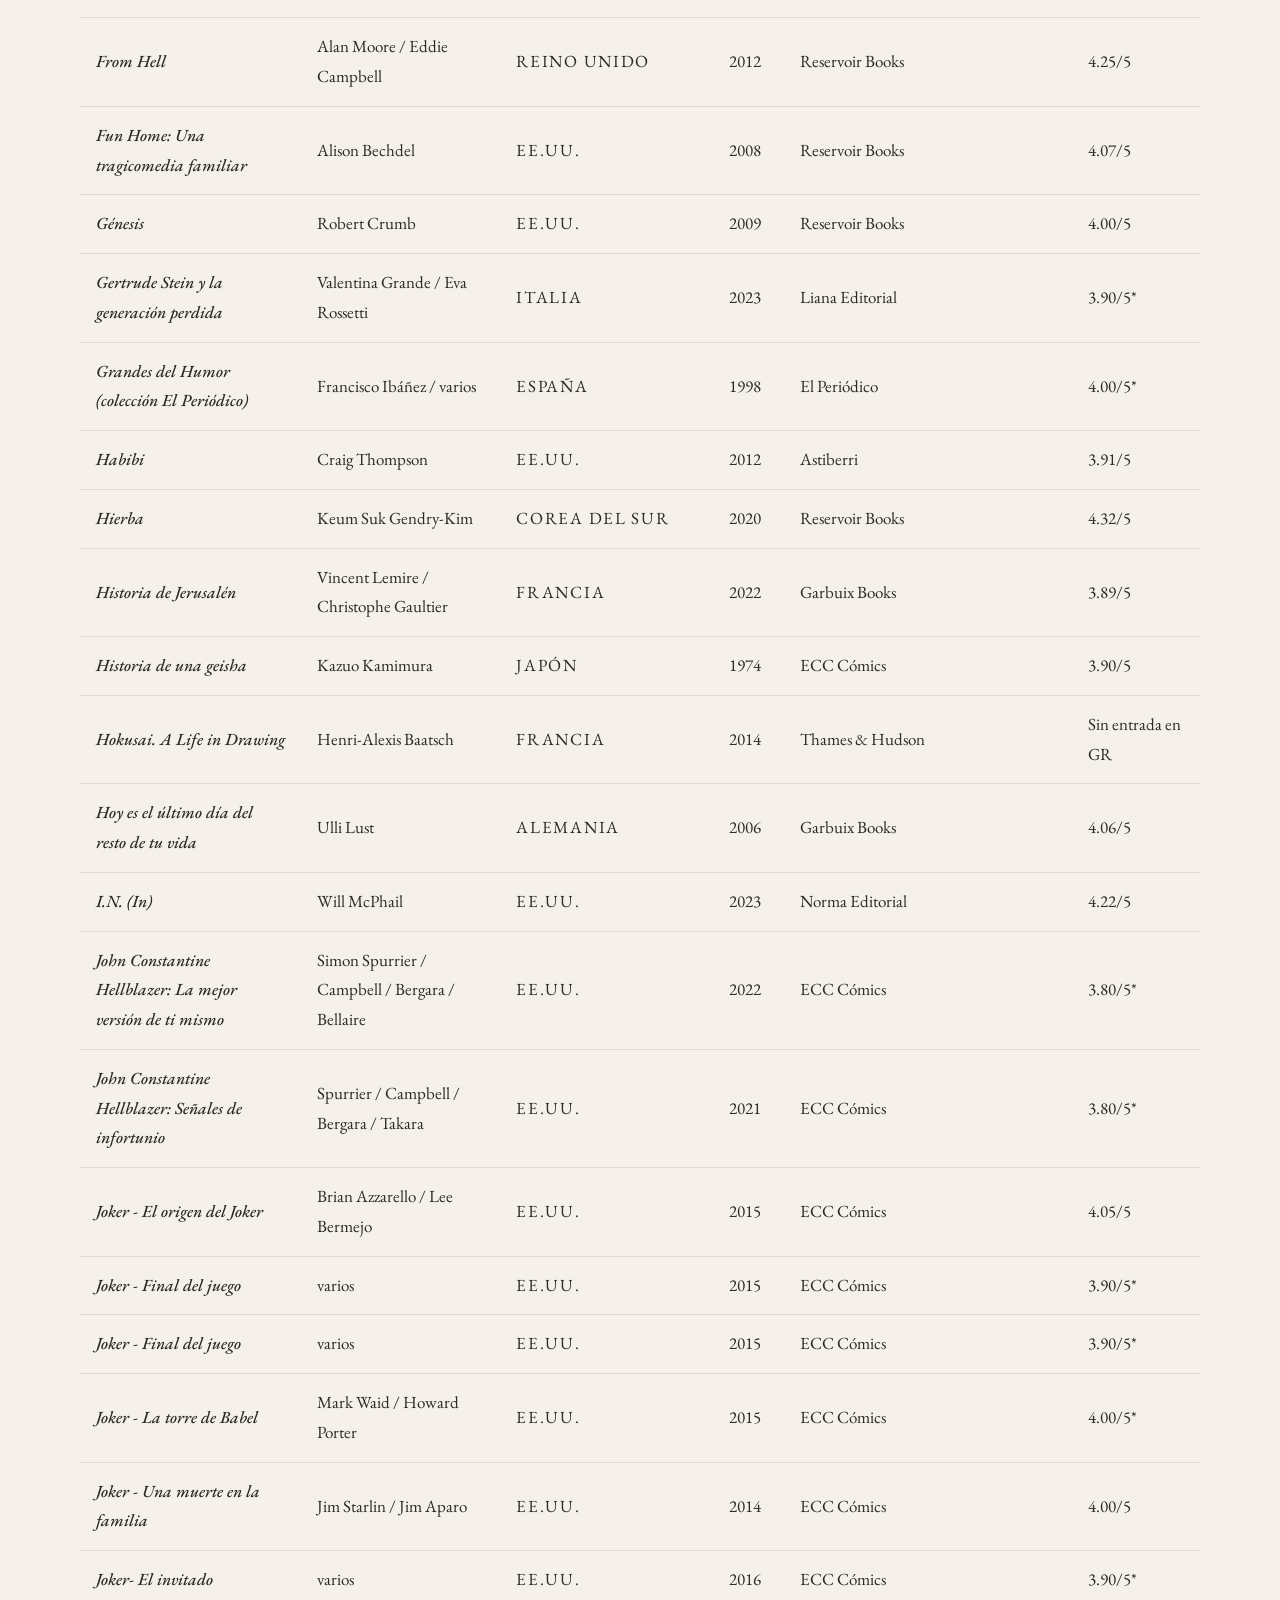
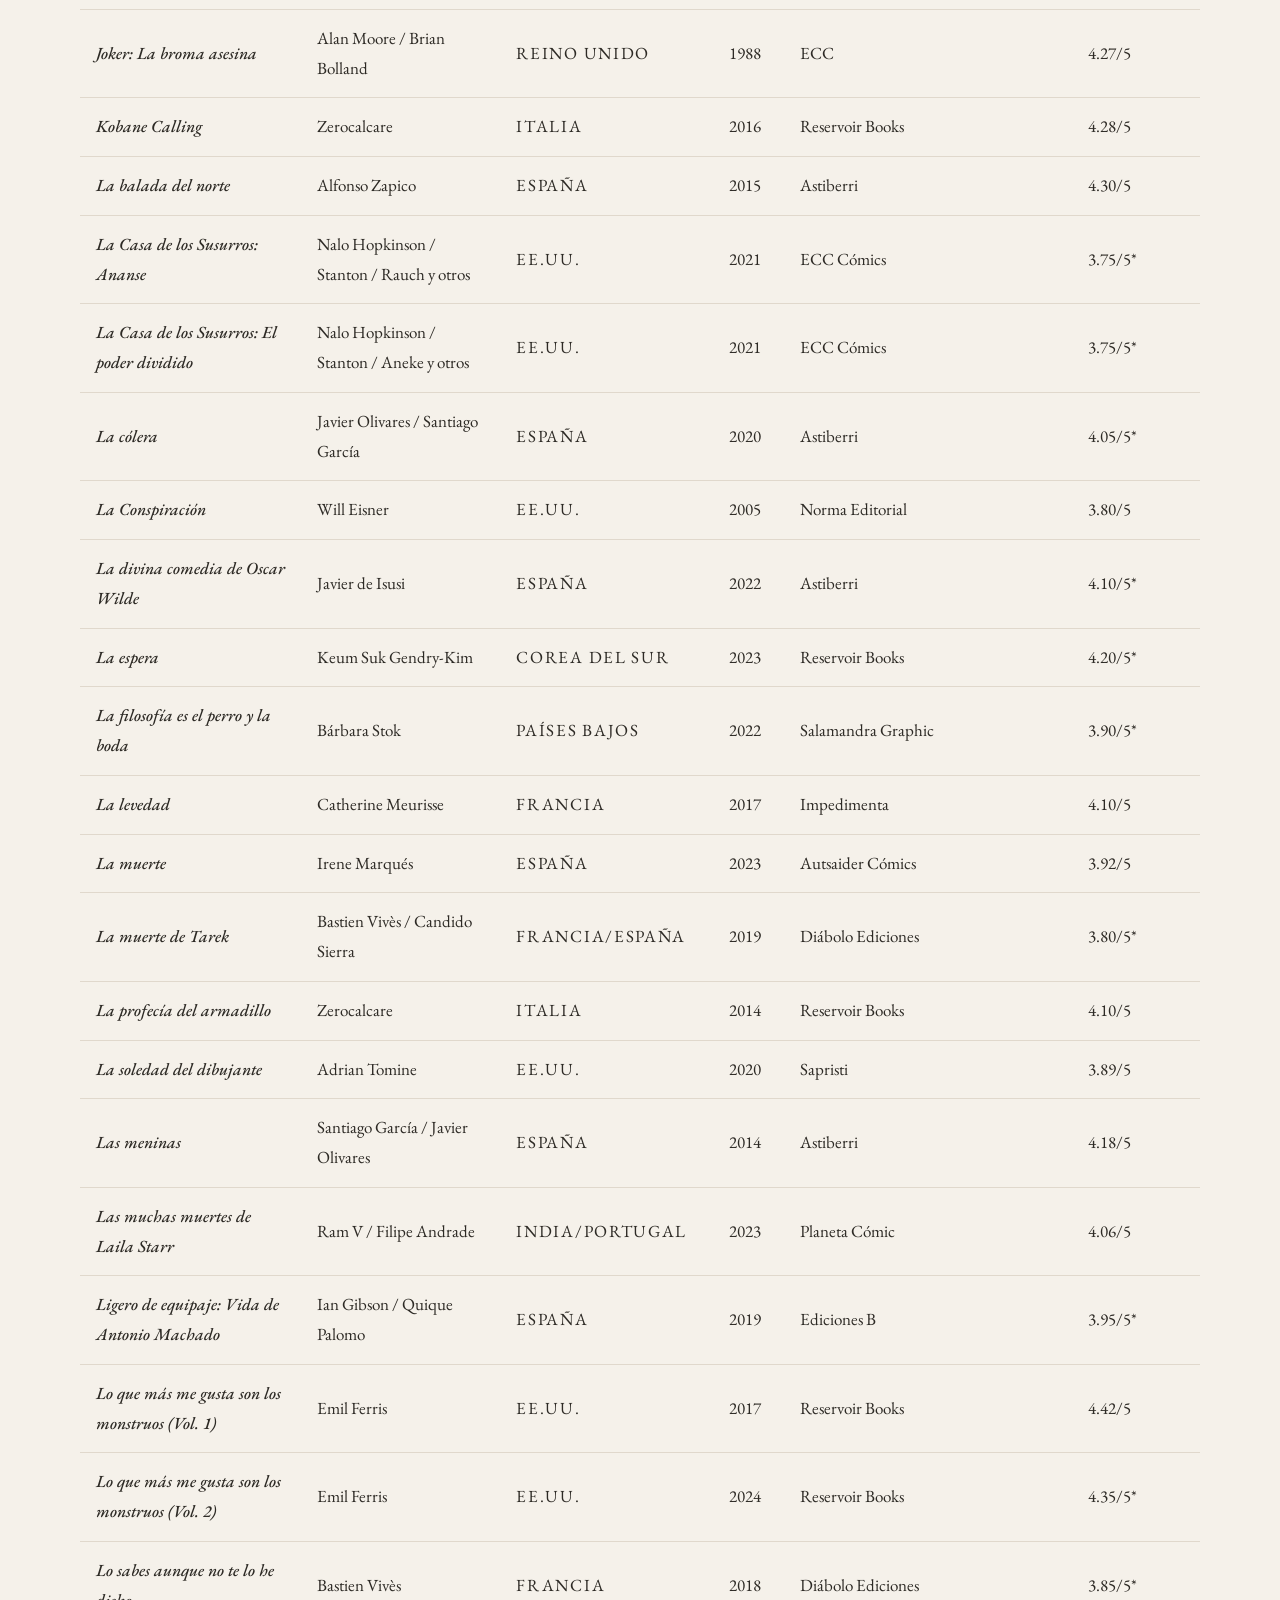
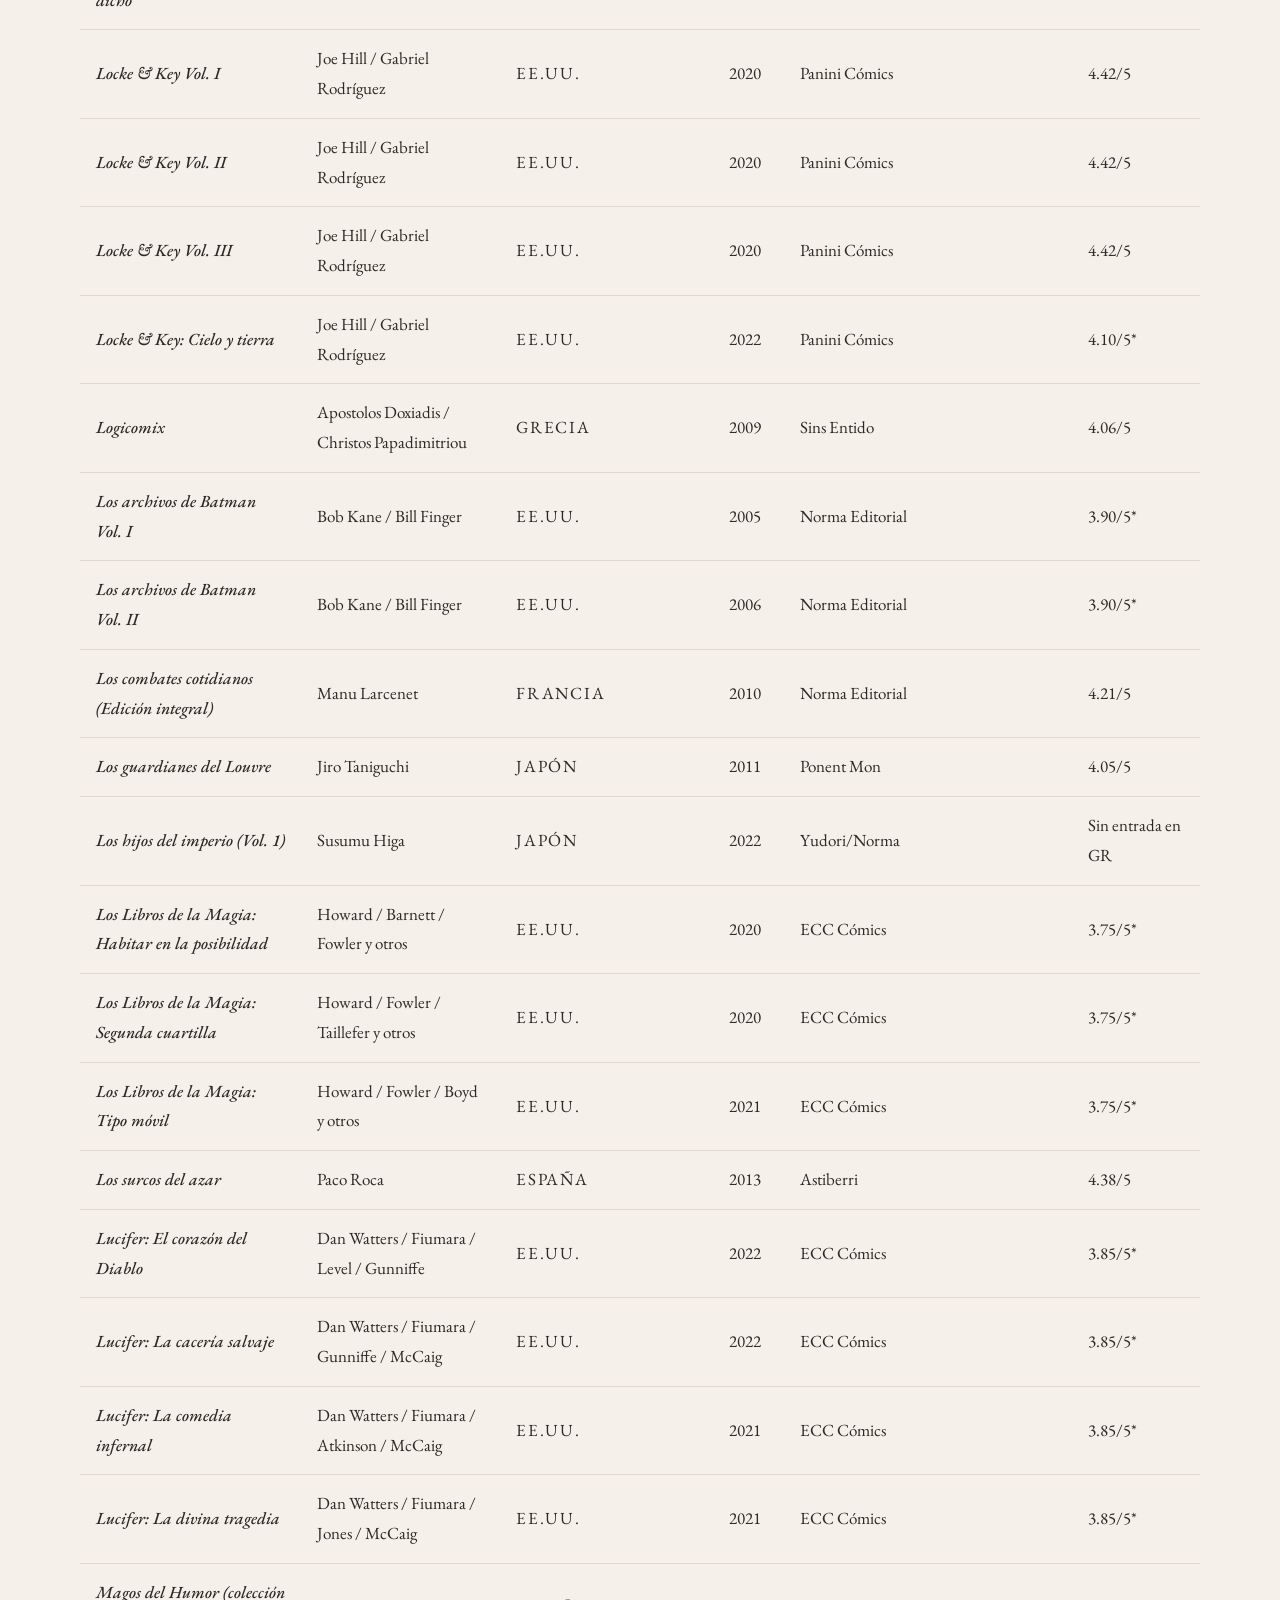
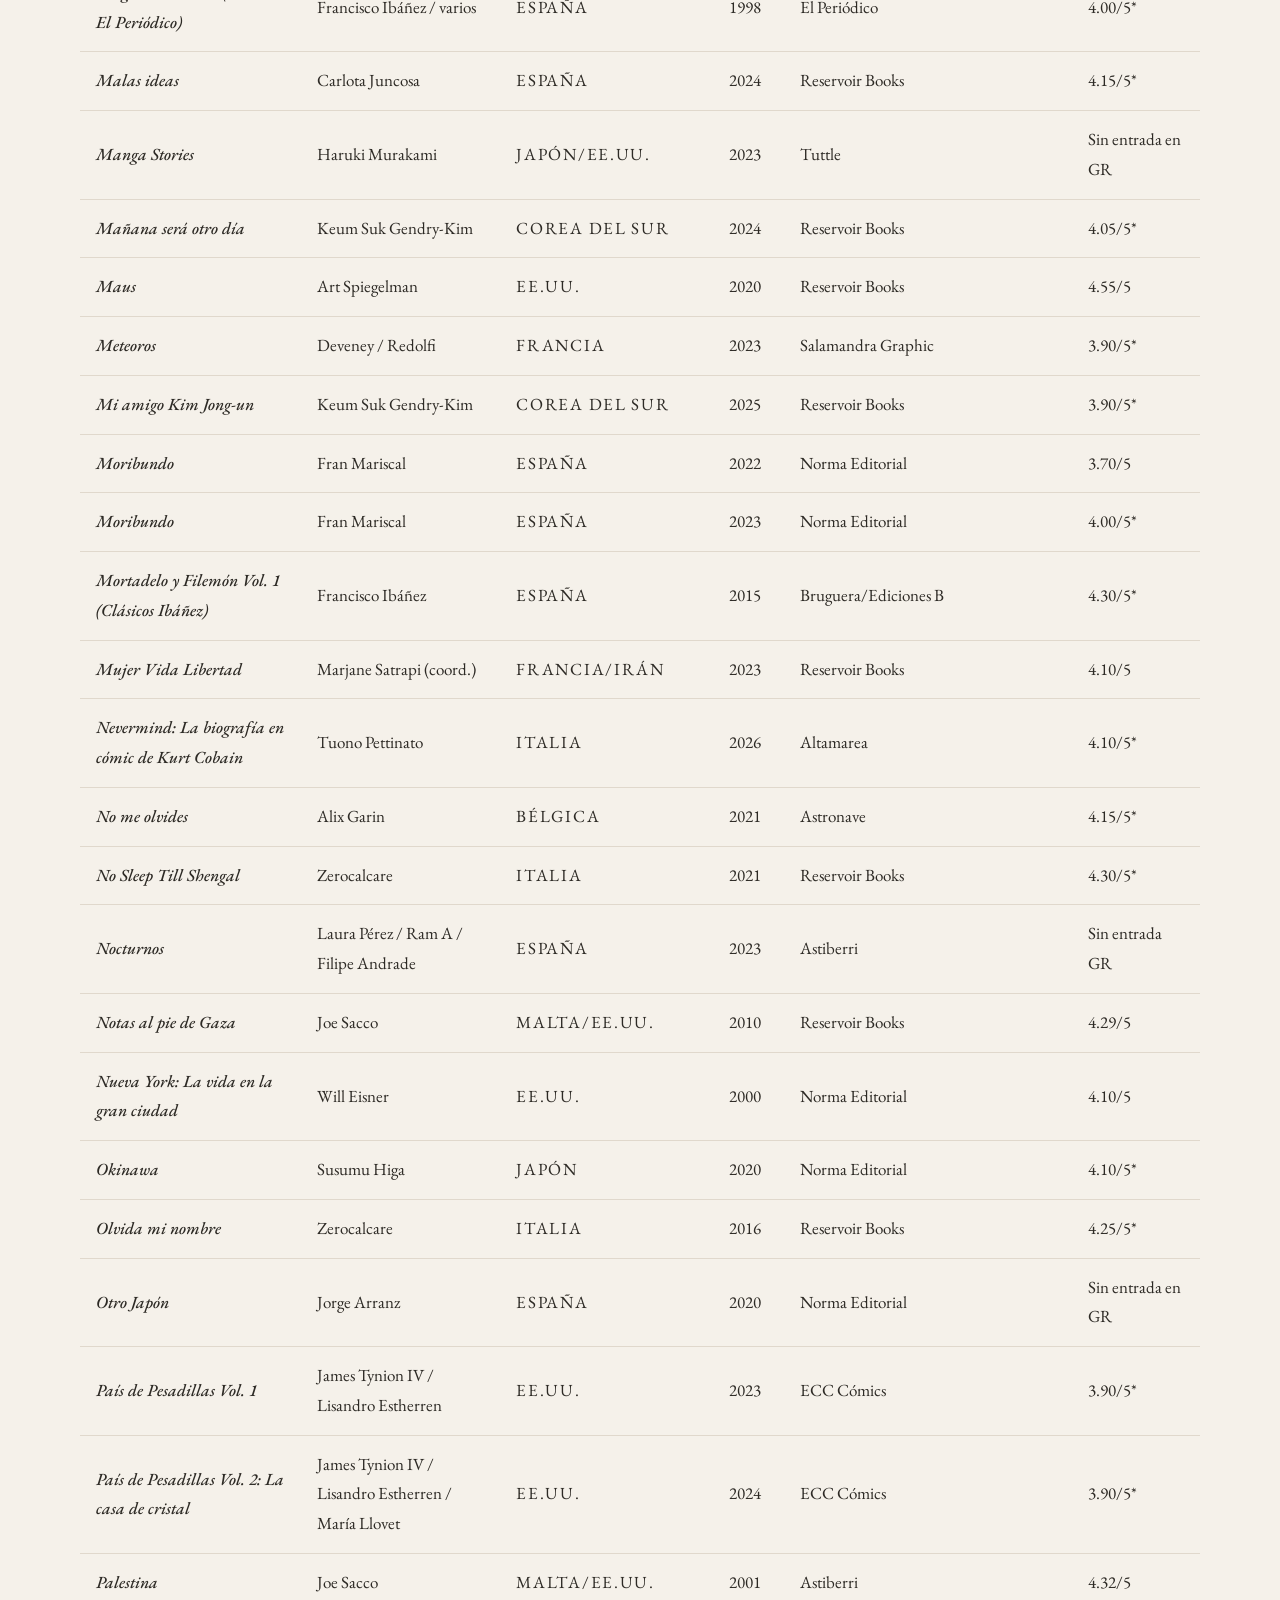
==== commit 412835aa: "Add files via upload" ====
--- a/biblioteca.html
+++ b/biblioteca.html
@@ -179,7 +179,7 @@
       Usa los filtros y el buscador para navegar por la colección.
     </p>
     <div class="stats-grid">
-      <div class="stat-box"><div class="stat-num">300+</div><div class="stat-label">Títulos</div></div>
+      <div class="stat-box"><div class="stat-num">259</div><div class="stat-label">Títulos</div></div>
       <div class="stat-box"><div class="stat-num">12</div><div class="stat-label">Países</div></div>
       <div class="stat-box acento"><div class="stat-num">★★★★★</div><div class="stat-label">Imprescindibles</div></div>
       <div class="stat-box"><div class="stat-num">40+</div><div class="stat-label">Autores</div></div>
@@ -216,111 +216,265 @@
         </tr>
       </thead>
       <tbody id="tbody">
+        <tr data-pais="Japón"><td class="titulo-col">Adolf</td><td>Osamu Tezuka</td><td class="pais-badge">Japón</td><td>2012</td><td>Planeta/Norma</td><td class="goodreads-badge">4.25/5</td></tr>
+        <tr data-pais="EEUU"><td class="titulo-col">Alimentar a los fantasmas</td><td>Tessa Hulls</td><td class="pais-badge">EE.UU.</td><td>2024</td><td>Reservoir Books</td><td class="goodreads-badge">4.35/5*</td></tr>
+        <tr data-pais="EEUU"><td class="titulo-col">All-Star Superman</td><td>Grant Morrison / Frank Quitely</td><td class="pais-badge">EE.UU.</td><td>2012</td><td>ECC Cómics</td><td class="goodreads-badge">4.35/5</td></tr>
+        <tr data-pais="España"><td class="titulo-col">Anaïs Nin</td><td>Ana Miralles / Emilio Ruiz</td><td class="pais-badge">España</td><td>2021</td><td>Astiberri</td><td class="goodreads-badge">3.85/5*</td></tr>
+        <tr data-pais="España"><td class="titulo-col">Andanzas de un hombre en pijama</td><td>Paco Roca</td><td class="pais-badge">España</td><td>2010</td><td>Astiberri</td><td class="goodreads-badge">4.10/5</td></tr>
+        <tr data-pais="EEUU"><td class="titulo-col">Aquí</td><td>Richard McGuire</td><td class="pais-badge">EE.UU.</td><td>2015</td><td>Salamandra</td><td class="goodreads-badge">3.96/5</td></tr>
         <tr data-pais="España"><td class="titulo-col">Arrugas</td><td>Paco Roca</td><td class="pais-badge">España</td><td>2007</td><td>Astiberri</td><td class="goodreads-badge">4.32/5</td></tr>
+        <tr data-pais="EEUU"><td class="titulo-col">Avatar ATLA: Imbalance</td><td>Faith Erin Hicks / Peter Wartman</td><td class="pais-badge">EE.UU.</td><td>2018</td><td>Dark Horse</td><td class="goodreads-badge">3.95/5</td></tr>
+        <tr data-pais="EEUU"><td class="titulo-col">Avatar ATLA: North and South</td><td>Gene Luen Yang / Gurihiru</td><td class="pais-badge">EE.UU.</td><td>2016</td><td>Dark Horse</td><td class="goodreads-badge">4.00/5</td></tr>
+        <tr data-pais="EEUU"><td class="titulo-col">Avatar ATLA: Smoke and Shadow</td><td>Gene Luen Yang / Gurihiru</td><td class="pais-badge">EE.UU.</td><td>2015</td><td>Dark Horse</td><td class="goodreads-badge">4.15/5</td></tr>
+        <tr data-pais="EEUU"><td class="titulo-col">Avatar ATLA: The Promise</td><td>Gene Luen Yang / Gurihiru</td><td class="pais-badge">EE.UU.</td><td>2012</td><td>Dark Horse</td><td class="goodreads-badge">4.05/5</td></tr>
+        <tr data-pais="EEUU"><td class="titulo-col">Avatar ATLA: The Rift</td><td>Gene Luen Yang / Gurihiru</td><td class="pais-badge">EE.UU.</td><td>2014</td><td>Dark Horse</td><td class="goodreads-badge">3.98/5</td></tr>
+        <tr data-pais="EEUU"><td class="titulo-col">Avatar ATLA: The Search</td><td>Gene Luen Yang / Gurihiru</td><td class="pais-badge">EE.UU.</td><td>2013</td><td>Dark Horse</td><td class="goodreads-badge">4.10/5</td></tr>
+        <tr data-pais="EEUU"><td class="titulo-col">Bajo los árboles, donde nadie te ve</td><td>Patrick Horvath</td><td class="pais-badge">EE.UU.</td><td>2023</td><td>Astiberri</td><td class="goodreads-badge">4.10/5*</td></tr>
+        <tr data-pais="Francia"><td class="titulo-col">Balada para Sophie</td><td>Filipe Melo / Juan Cavia</td><td class="pais-badge">Portugal</td><td>2021</td><td>Norma Editorial</td><td class="goodreads-badge">4.68/5</td></tr>
+        <tr data-pais="Francia"><td class="titulo-col">Barrio Lejano</td><td>Jiro Taniguchi</td><td class="pais-badge"></td><td>1998</td><td>Ponent Mon</td><td class="goodreads-badge"></td></tr>
+        <tr data-pais="EEUU"><td class="titulo-col">Batman - El hombre que ríe</td><td>Ed Brubaker / Doug Mahnke</td><td class="pais-badge">EE.UU.</td><td>2008</td><td>ECC Cómics</td><td class="goodreads-badge">3.95/5*</td></tr>
+        <tr data-pais="EEUU"><td class="titulo-col">Batman Archivos</td><td>Bob Kane y otros</td><td class="pais-badge">EE.UU.</td><td>2018</td><td>ECC Cómics</td><td class="goodreads-badge">3.90/5*</td></tr>
+        <tr data-pais="EEUU"><td class="titulo-col">Batman Condenado Libro Dos</td><td>Brian Azzarello / Lee Bermejo</td><td class="pais-badge">EE.UU.</td><td>2019</td><td>ECC Cómics</td><td class="goodreads-badge">3.95/5*</td></tr>
+        <tr data-pais="EEUU"><td class="titulo-col">Batman Condenado Libro Tres</td><td>Brian Azzarello / Lee Bermejo</td><td class="pais-badge">EE.UU.</td><td>2019</td><td>ECC Cómics</td><td class="goodreads-badge">3.95/5*</td></tr>
+        <tr data-pais="EEUU"><td class="titulo-col">Batman Condenado Libro Uno</td><td>Brian Azzarello / Lee Bermejo</td><td class="pais-badge">EE.UU.</td><td>2019</td><td>ECC Cómics</td><td class="goodreads-badge">3.95/5*</td></tr>
+        <tr data-pais="EEUU"><td class="titulo-col">Batman y Robin</td><td>Grant Morrison / Frank Quitely</td><td class="pais-badge">EE.UU.</td><td>2009</td><td>ECC</td><td class="goodreads-badge">4.05/5</td></tr>
+        <tr data-pais="EEUU"><td class="titulo-col">Batman: All Star</td><td>Frank Miller / Jim Lee</td><td class="pais-badge">EE.UU.</td><td>2005</td><td>ECC</td><td class="goodreads-badge">3.94/5</td></tr>
+        <tr data-pais="EEUU"><td class="titulo-col">Batman: Año uno</td><td>Frank Miller / David Mazzucchelli</td><td class="pais-badge">EE.UU.</td><td>1987</td><td>ECC</td><td class="goodreads-badge">4.26/5</td></tr>
+        <tr data-pais="EEUU"><td class="titulo-col">Batman: Asilo Arkham</td><td>Grant Morrison / Dave McKean</td><td class="pais-badge">EE.UU.</td><td>1989</td><td>ECC</td><td class="goodreads-badge">4.24/5</td></tr>
+        <tr data-pais="EEUU"><td class="titulo-col">Batman: Caballero Blanco</td><td>Sean Murphy</td><td class="pais-badge">EE.UU.</td><td>2017</td><td>ECC</td><td class="goodreads-badge">4.18/5</td></tr>
+        <tr data-pais="EEUU"><td class="titulo-col">Batman: El Caballero Oscuro: La raza superior</td><td>Frank Miller / Azzarello / Kubert</td><td class="pais-badge">EE.UU.</td><td>2001</td><td>ECC</td><td class="goodreads-badge">3.65/5</td></tr>
+        <tr data-pais="Francia"><td class="titulo-col">Batman: El Príncipe Oscuro</td><td>Enrico Marini</td><td class="pais-badge">Francia</td><td>2017</td><td>ECC</td><td class="goodreads-badge">3.88/5</td></tr>
+        <tr data-pais="EEUU"><td class="titulo-col">Batman: El regreso del Caballero Oscuro</td><td>Frank Miller / Snyder / Capullo</td><td class="pais-badge">EE.UU.</td><td>2011</td><td>ECC</td><td class="goodreads-badge">4.22/5</td></tr>
+        <tr data-pais="EEUU"><td class="titulo-col">Batman: El último Caballero de la Tierra</td><td>Frank Miller / Azzarello / Romita Jr.</td><td class="pais-badge">EE.UU.</td><td>2015</td><td>ECC</td><td class="goodreads-badge">3.72/5</td></tr>
+        <tr data-pais="EEUU"><td class="titulo-col">Batman: Hush</td><td>Jeph Loeb / Jim Lee</td><td class="pais-badge">EE.UU.</td><td>2012</td><td>ECC Cómics</td><td class="goodreads-badge">4.15/5</td></tr>
+        <tr data-pais="EEUU"><td class="titulo-col">Batman: La broma asesina</td><td>Alan Moore / Brian Bolland</td><td class="pais-badge">EE.UU.</td><td>2012</td><td>ECC Cómics</td><td class="goodreads-badge">4.28/5</td></tr>
+        <tr data-pais="EEUU"><td class="titulo-col">Batman: La maldición del Caballero Blanco</td><td>Murphy / Janson</td><td class="pais-badge">EE.UU.</td><td>2019</td><td>ECC</td><td class="goodreads-badge">4.10/5</td></tr>
+        <tr data-pais="EEUU"><td class="titulo-col">Batman: La venganza de Bane</td><td>Frank Miller</td><td class="pais-badge">EE.UU.</td><td>1993</td><td>ECC</td><td class="goodreads-badge">3.95/5</td></tr>
+        <tr data-pais="EEUU"><td class="titulo-col">Batman: Una muerte en la familia</td><td>Jim Starlin / Jim Aparo</td><td class="pais-badge">EE.UU.</td><td>1988</td><td>ECC</td><td class="goodreads-badge">3.98/5</td></tr>
+        <tr data-pais="EEUU"><td class="titulo-col">Batman: Victoria oscura</td><td>Jeph Loeb / Tim Sale</td><td class="pais-badge">EE.UU.</td><td>1999</td><td>ECC</td><td class="goodreads-badge">4.11/5</td></tr>
+        <tr data-pais="España"><td class="titulo-col">Beowulf. Edición especial décimo aniversario</td><td>Santiago García / David Rubín / Javier Olivares</td><td class="pais-badge">España</td><td>2023</td><td>Astiberri</td><td class="goodreads-badge">3.85/5*</td></tr>
+        <tr data-pais="EEUU"><td class="titulo-col">Berlín (Edición integral)</td><td>Jason Lutes</td><td class="pais-badge">EE.UU.</td><td>1996</td><td>Astiberri</td><td class="goodreads-badge">4.31/5</td></tr>
+        <tr data-pais="España"><td class="titulo-col">Blacksad 1: Un lugar entre las sombras</td><td>Juan Díaz Canales / Juanjo Guarnido</td><td class="pais-badge">España/Francia</td><td>2000</td><td>Norma Editorial</td><td class="goodreads-badge">4.37/5</td></tr>
+        <tr data-pais="España"><td class="titulo-col">Blacksad 2: Arctic-Nation</td><td>Juan Díaz Canales / Juanjo Guarnido</td><td class="pais-badge">España/Francia</td><td>2003</td><td>Norma Editorial</td><td class="goodreads-badge">4.37/5</td></tr>
+        <tr data-pais="EEUU"><td class="titulo-col">Blankets</td><td>Craig Thompson</td><td class="pais-badge">EE.UU.</td><td>2004</td><td>Astiberri</td><td class="goodreads-badge">4.27/5</td></tr>
+        <tr data-pais="Francia"><td class="titulo-col">Blast (Edición integral)</td><td>Manu Larcenet</td><td class="pais-badge">Francia</td><td>2022</td><td>Norma Editorial</td><td class="goodreads-badge">4.38/5</td></tr>
+        <tr data-pais="Francia"><td class="titulo-col">Bordados</td><td>Marjane Satrapi</td><td class="pais-badge">Francia/Irán</td><td>2003</td><td>Reservoir Books</td><td class="goodreads-badge">3.83/5</td></tr>
+        <tr data-pais="Japón"><td class="titulo-col">Buda</td><td>Osamu Tezuka</td><td class="pais-badge">Japón</td><td>2010</td><td>Planeta DeAgostini</td><td class="goodreads-badge">4.35/5</td></tr>
+        <tr data-pais="Japón"><td class="titulo-col">Buenas noches, Punpun</td><td>Inio Asano</td><td class="pais-badge">Japón</td><td>2007</td><td>Norma Editorial</td><td class="goodreads-badge">4.22/5</td></tr>
+        <tr data-pais="Francia"><td class="titulo-col">Carta Blanca</td><td>Jordi Lafebre</td><td class="pais-badge">Francia</td><td>2021</td><td>Norma Editorial</td><td class="goodreads-badge">4.02/5</td></tr>
+        <tr data-pais="Japón"><td class="titulo-col">Comercios de Tokio</td><td>Mateusz Urbanowicz</td><td class="pais-badge">Japón/Polonia</td><td>2020</td><td>Norma Editorial</td><td class="goodreads-badge">4.10/5*</td></tr>
+        <tr data-pais="Francia"><td class="titulo-col">Como un pájaro en una pecera</td><td>Lou Lubie</td><td class="pais-badge">Francia</td><td>2022</td><td>Norma Editorial / Salamandra</td><td class="goodreads-badge">4.05/5*</td></tr>
+        <tr data-pais="EEUU"><td class="titulo-col">Consumida</td><td>Alison Bechdel</td><td class="pais-badge">EE.UU.</td><td>2024</td><td>Reservoir Books</td><td class="goodreads-badge">4.28/5</td></tr>
+        <tr data-pais="España"><td class="titulo-col">Contrapaso. Los hijos de los otros</td><td>Teresa Valero</td><td class="pais-badge">España</td><td>2021</td><td>Norma Editorial</td><td class="goodreads-badge">4.39/5</td></tr>
+        <tr data-pais="Francia"><td class="titulo-col">Cori el Grumete: Dalí Capitán</td><td>Bob de Moor</td><td class="pais-badge">Bélgica</td><td>2013</td><td>Netcom2 / Juventud</td><td class="goodreads-badge">4.00/5*</td></tr>
+        <tr data-pais="Francia"><td class="titulo-col">Cori el Grumete: En busca del oro</td><td>Bob de Moor</td><td class="pais-badge">Bélgica</td><td>2013</td><td>Netcom2 / Juventud</td><td class="goodreads-badge">4.00/5*</td></tr>
+        <tr data-pais="Francia"><td class="titulo-col">Cori el Grumete: La Armada Invencible Vol. 1</td><td>Bob de Moor</td><td class="pais-badge">Bélgica</td><td>2013</td><td>Netcom2 / Juventud</td><td class="goodreads-badge">4.00/5*</td></tr>
+        <tr data-pais="Francia"><td class="titulo-col">Cori el Grumete: La Armada Invencible Vol. 2</td><td>Bob de Moor</td><td class="pais-badge">Bélgica</td><td>2013</td><td>Netcom2 / Juventud</td><td class="goodreads-badge">4.00/5*</td></tr>
+        <tr data-pais="Francia"><td class="titulo-col">Cori el Grumete: La expedición maldita</td><td>Bob de Moor</td><td class="pais-badge">Bélgica</td><td>2013</td><td>Netcom2 / Juventud</td><td class="goodreads-badge">4.00/5*</td></tr>
+        <tr data-pais="Italia"><td class="titulo-col">Corto Maltés (colección varios tomos)</td><td>Hugo Pratt</td><td class="pais-badge">Italia</td><td>2015</td><td>Norma Editorial</td><td class="goodreads-badge">4.20/5*</td></tr>
+        <tr data-pais="Italia"><td class="titulo-col">Corto Maltés: La balada del mar salado</td><td>Hugo Pratt</td><td class="pais-badge">Italia</td><td>2015</td><td>Norma Editorial</td><td class="goodreads-badge">4.25/5</td></tr>
+        <tr data-pais="Italia"><td class="titulo-col">Corto Maltés: La casa dorada de Samarcanda</td><td>Hugo Pratt</td><td class="pais-badge">Italia</td><td>2015</td><td>Norma Editorial</td><td class="goodreads-badge">4.20/5*</td></tr>
+        <tr data-pais="España"><td class="titulo-col">Cosas nuestras</td><td>Ilu Ros</td><td class="pais-badge">España</td><td>2021</td><td>Lumen</td><td class="goodreads-badge">4.15/5*</td></tr>
+        <tr data-pais="EEUU"><td class="titulo-col">Crónicas de Jerusalén</td><td>Guy Delisle</td><td class="pais-badge">Canadá/Francia</td><td>2011</td><td>Astiberri</td><td class="goodreads-badge">4.12/5</td></tr>
+        <tr data-pais="EEUU"><td class="titulo-col">Cruzando el bosque</td><td>E.M. Carroll</td><td class="pais-badge">EE.UU.</td><td>2021</td><td>Sapristi</td><td class="goodreads-badge">4.08/5</td></tr>
+        <tr data-pais="EEUU"><td class="titulo-col">Cuento de Arena</td><td>Jim Henson / Jerry Juhl / Ramón K. Pérez</td><td class="pais-badge">EE.UU.</td><td>2013</td><td>Norma Editorial</td><td class="goodreads-badge">3.72/5</td></tr>
+        <tr data-pais="Japón"><td class="titulo-col">Death note</td><td>Takeshi Obata / Tsugumi Ohba</td><td class="pais-badge">Japón</td><td>2020</td><td>Norma Editorial</td><td class="goodreads-badge">4.45/5*</td></tr>
+        <tr data-pais="Francia"><td class="titulo-col">Dos mujeres desnudas</td><td>Luz</td><td class="pais-badge">Francia</td><td>2026</td><td>Norma Editorial</td><td class="goodreads-badge">4.20/5*</td></tr>
+        <tr data-pais="España"><td class="titulo-col">Dublinés</td><td>Alfonso Zapico</td><td class="pais-badge">España</td><td>2011</td><td>Astiberri</td><td class="goodreads-badge">4.25/5</td></tr>
+        <tr data-pais="España"><td class="titulo-col">El abismo del olvido</td><td>Paco Roca / Rodrigo Terrasa</td><td class="pais-badge">España</td><td>2021</td><td>Astiberri</td><td class="goodreads-badge">4.20/5</td></tr>
+        <tr data-pais="España"><td class="titulo-col">El ala rota</td><td>Antonio Altarriba / Kim</td><td class="pais-badge">España</td><td>2016</td><td>Norma Editorial</td><td class="goodreads-badge">4.20/5</td></tr>
+        <tr data-pais="Japón"><td class="titulo-col">El almanaque de mi padre</td><td>Jiro Taniguchi</td><td class="pais-badge">Japón</td><td>1994</td><td>Planeta Cómic</td><td class="goodreads-badge">4.36/5</td></tr>
+        <tr data-pais="Francia"><td class="titulo-col">El árbol desnudo</td><td>Keum Suk Gendry-Kim / Park Wan-seo</td><td class="pais-badge">Corea del Sur</td><td>2021</td><td>Ponent Mon</td><td class="goodreads-badge">3.90/5*</td></tr>
+        <tr data-pais="España"><td class="titulo-col">El arte de volar</td><td>Antonio Altarriba / Kim</td><td class="pais-badge">España</td><td>2009</td><td>Norma Editorial</td><td class="goodreads-badge">4.38/5</td></tr>
+        <tr data-pais="EEUU"><td class="titulo-col">El Batman que ríe</td><td>Snyder / Jock / Risso</td><td class="pais-badge">EE.UU.</td><td>2019</td><td>ECC</td><td class="goodreads-badge">3.95/5</td></tr>
+        <tr data-pais="Japón"><td class="titulo-col">El caminante</td><td>Jiro Taniguchi</td><td class="pais-badge">Japón</td><td>1991</td><td>Ponent Mon</td><td class="goodreads-badge">4.22/5</td></tr>
+        <tr data-pais="España"><td class="titulo-col">El cuerpo de Cristo</td><td>Bea Lema</td><td class="pais-badge">España</td><td>2022</td><td>Astiberri</td><td class="goodreads-badge">3.90/5</td></tr>
+        <tr data-pais="Francia"><td class="titulo-col">El diario de la señorita Litgi</td><td>Kim Aubert</td><td class="pais-badge">Francia</td><td>2023</td><td>Astiberri</td><td class="goodreads-badge">4.00/5*</td></tr>
+        <tr data-pais="Francia"><td class="titulo-col">El diario de Samuel</td><td>Émilie Tronche</td><td class="pais-badge">Francia</td><td>2024</td><td>Salamandra Graphic</td><td class="goodreads-badge">4.10/5*</td></tr>
+        <tr data-pais="EEUU"><td class="titulo-col">El escultor</td><td>Scott McCloud</td><td class="pais-badge">EE.UU.</td><td>2015</td><td>Planeta Cómic</td><td class="goodreads-badge">3.89/5</td></tr>
+        <tr data-pais="EEUU"><td class="titulo-col">El Eternauta</td><td>Héctor Germán Oesterheld / Francisco Solano López</td><td class="pais-badge">Argentina</td><td>2019</td><td>Planeta</td><td class="goodreads-badge">4.38/5</td></tr>
+        <tr data-pais="Francia"><td class="titulo-col">El fotógrafo (Edición integral)</td><td>Emmanuel Guibert / Didier Lefèvre / Frédéric Lemercier</td><td class="pais-badge">Francia</td><td>2024</td><td>Astiberri</td><td class="goodreads-badge">4.21/5</td></tr>
+        <tr data-pais="Japón"><td class="titulo-col">El gourmet solitario</td><td>Jiro Taniguchi / Masayuki Kusumi</td><td class="pais-badge">Japón</td><td>2010</td><td>Astiberri</td><td class="goodreads-badge">3.75/5</td></tr>
+        <tr data-pais="Francia"><td class="titulo-col">El Incal</td><td>Jodorowsky / Moebius</td><td class="pais-badge">Francia</td><td>2014</td><td>Reservoir Books</td><td class="goodreads-badge">4.25/5</td></tr>
+        <tr data-pais="España"><td class="titulo-col">El infinito en un junco (adapt. gráfica)</td><td>Irene Vallejo / Tyto Alba</td><td class="pais-badge">España</td><td>2023</td><td>Debate</td><td class="goodreads-badge">3.78/5</td></tr>
+        <tr data-pais="España"><td class="titulo-col">El invierno del dibujante</td><td>Paco Roca</td><td class="pais-badge">España</td><td>2010</td><td>Astiberri</td><td class="goodreads-badge">4.20/5</td></tr>
+        <tr data-pais="Francia"><td class="titulo-col">El joven Ludwig</td><td>Alfred / Maëtempa</td><td class="pais-badge">Francia</td><td>2022</td><td>Reservoir Books</td><td class="goodreads-badge">3.90/5*</td></tr>
+        <tr data-pais="España"><td class="titulo-col">El jugador de ajedrez</td><td>David Sala</td><td class="pais-badge">España</td><td>2020</td><td>Astiberri</td><td class="goodreads-badge">4.15/5*</td></tr>
+        <tr data-pais="EEUU"><td class="titulo-col">El mundillo literario</td><td>Posy Simmonds</td><td class="pais-badge">Reino Unido</td><td>2022</td><td>Salamandra Graphic</td><td class="goodreads-badge">4.15/5*</td></tr>
+        <tr data-pais="España"><td class="titulo-col">El mundo invisible de Hayao Miyazaki</td><td>Laura Montero Plata</td><td class="pais-badge">España</td><td>2019</td><td>Héroes de Papel</td><td class="goodreads-badge">4.20/5*</td></tr>
+        <tr data-pais="España"><td class="titulo-col">El tesoro del cisne negro</td><td>Paco Roca / Guillermo Corral</td><td class="pais-badge">España</td><td>2021</td><td>Astiberri</td><td class="goodreads-badge">4.05/5</td></tr>
+        <tr data-pais="Francia"><td class="titulo-col">En mis sueños sin ti</td><td>Bastien Vivès</td><td class="pais-badge">Francia</td><td>2015</td><td>Diábolo Ediciones</td><td class="goodreads-badge">3.75/5*</td></tr>
+        <tr data-pais="España"><td class="titulo-col">En vela</td><td>Alfonso Casas / Moreno</td><td class="pais-badge">España</td><td>2023</td><td>Random</td><td class="goodreads-badge">3.75/5</td></tr>
+        <tr data-pais="EEUU"><td class="titulo-col">Entender el cómic</td><td>Scott McCloud</td><td class="pais-badge">EE.UU.</td><td>2007</td><td>Astiberri</td><td class="goodreads-badge">4.32/5</td></tr>
+        <tr data-pais="Italia"><td class="titulo-col">Esqueletos</td><td>Zerocalcare</td><td class="pais-badge">Italia</td><td>2020</td><td>Reservoir Books</td><td class="goodreads-badge">4.20/5*</td></tr>
+        <tr data-pais="EEUU"><td class="titulo-col">Fábulas Vol. 1 (Colección Vértigo)</td><td>Bill Willingham / Lan Medina</td><td class="pais-badge">EE.UU.</td><td>2018</td><td>ECC Cómics/Salvat</td><td class="goodreads-badge">4.10/5</td></tr>
+        <tr data-pais="EEUU"><td class="titulo-col">Fábulas Vol. 2</td><td>Bill Willingham / Mark Buckingham</td><td class="pais-badge">EE.UU.</td><td>2018</td><td>ECC Cómics/Salvat</td><td class="goodreads-badge">4.05/5</td></tr>
+        <tr data-pais="EEUU"><td class="titulo-col">Fábulas Vol. 3</td><td>Bill Willingham / Mark Buckingham</td><td class="pais-badge">EE.UU.</td><td>2018</td><td>ECC Cómics/Salvat</td><td class="goodreads-badge">4.10/5</td></tr>
+        <tr data-pais="EEUU"><td class="titulo-col">Fábulas Vol. 4</td><td>Bill Willingham / Mark Buckingham</td><td class="pais-badge">EE.UU.</td><td>2018</td><td>ECC Cómics/Salvat</td><td class="goodreads-badge">4.10/5</td></tr>
+        <tr data-pais="EEUU"><td class="titulo-col">Fábulas Vol. 5</td><td>Bill Willingham / Mark Buckingham</td><td class="pais-badge">EE.UU.</td><td>2018</td><td>ECC Cómics/Salvat</td><td class="goodreads-badge">4.15/5</td></tr>
+        <tr data-pais="EEUU"><td class="titulo-col">Fábulas Vol. 6</td><td>Bill Willingham / Mark Buckingham</td><td class="pais-badge">EE.UU.</td><td>2018</td><td>ECC Cómics/Salvat</td><td class="goodreads-badge">4.10/5</td></tr>
+        <tr data-pais="EEUU"><td class="titulo-col">Fábulas Vol. 7</td><td>Bill Willingham / Mark Buckingham</td><td class="pais-badge">EE.UU.</td><td>2018</td><td>ECC Cómics/Salvat</td><td class="goodreads-badge">4.15/5</td></tr>
+        <tr data-pais="EEUU"><td class="titulo-col">Fábulas Vol. 8</td><td>Bill Willingham / Mark Buckingham</td><td class="pais-badge">EE.UU.</td><td>2018</td><td>ECC Cómics/Salvat</td><td class="goodreads-badge">4.10/5</td></tr>
+        <tr data-pais="EEUU"><td class="titulo-col">Fábulas Vol. 9</td><td>Bill Willingham / Mark Buckingham</td><td class="pais-badge">EE.UU.</td><td>2018</td><td>ECC Cómics/Salvat</td><td class="goodreads-badge">4.10/5</td></tr>
+        <tr data-pais="EEUU"><td class="titulo-col">Fábulas Vol. 10</td><td>Bill Willingham / Mark Buckingham</td><td class="pais-badge">EE.UU.</td><td>2018</td><td>ECC Cómics/Salvat</td><td class="goodreads-badge">4.15/5</td></tr>
+        <tr data-pais="EEUU"><td class="titulo-col">Fábulas Vol. 11</td><td>Bill Willingham / Mark Buckingham</td><td class="pais-badge">EE.UU.</td><td>2018</td><td>ECC Cómics/Salvat</td><td class="goodreads-badge">4.20/5</td></tr>
+        <tr data-pais="EEUU"><td class="titulo-col">Fábulas Vol. 13</td><td>Bill Willingham / Mark Buckingham</td><td class="pais-badge">EE.UU.</td><td>2018</td><td>ECC Cómics/Salvat</td><td class="goodreads-badge">4.10/5</td></tr>
+        <tr data-pais="EEUU"><td class="titulo-col">Fábulas Vol. 14</td><td>Bill Willingham / Mark Buckingham</td><td class="pais-badge">EE.UU.</td><td>2018</td><td>ECC Cómics/Salvat</td><td class="goodreads-badge">4.10/5</td></tr>
+        <tr data-pais="EEUU"><td class="titulo-col">Fábulas Vol. 15</td><td>Bill Willingham / Mark Buckingham</td><td class="pais-badge">EE.UU.</td><td>2018</td><td>ECC Cómics/Salvat</td><td class="goodreads-badge">4.10/5</td></tr>
+        <tr data-pais="EEUU"><td class="titulo-col">Fábulas Vol. 25</td><td>Bill Willingham / Mark Buckingham</td><td class="pais-badge">EE.UU.</td><td>2019</td><td>ECC Cómics/Salvat</td><td class="goodreads-badge">4.00/5*</td></tr>
+        <tr data-pais="España"><td class="titulo-col">Federico</td><td>Ilu Ros</td><td class="pais-badge">España</td><td>2022</td><td>Lumen</td><td class="goodreads-badge">4.05/5*</td></tr>
+        <tr data-pais="España"><td class="titulo-col">Feltrinelli</td><td>Guille Gracia / Aitor Iturriza / Nacho Nava</td><td class="pais-badge">España</td><td>2024</td><td>Altamarea</td><td class="goodreads-badge">4.10/5</td></tr>
+        <tr data-pais="EEUU"><td class="titulo-col">From Hell</td><td>Alan Moore / Eddie Campbell</td><td class="pais-badge">Reino Unido</td><td>2012</td><td>Reservoir Books</td><td class="goodreads-badge">4.25/5</td></tr>
+        <tr data-pais="EEUU"><td class="titulo-col">Fun Home: Una tragicomedia familiar</td><td>Alison Bechdel</td><td class="pais-badge">EE.UU.</td><td>2008</td><td>Reservoir Books</td><td class="goodreads-badge">4.07/5</td></tr>
+        <tr data-pais="EEUU"><td class="titulo-col">Génesis</td><td>Robert Crumb</td><td class="pais-badge">EE.UU.</td><td>2009</td><td>Reservoir Books</td><td class="goodreads-badge">4.00/5</td></tr>
+        <tr data-pais="Italia"><td class="titulo-col">Gertrude Stein y la generación perdida</td><td>Valentina Grande / Eva Rossetti</td><td class="pais-badge">Italia</td><td>2023</td><td>Liana Editorial</td><td class="goodreads-badge">3.90/5*</td></tr>
+        <tr data-pais="España"><td class="titulo-col">Grandes del Humor (colección El Periódico)</td><td>Francisco Ibáñez / varios</td><td class="pais-badge">España</td><td>1998</td><td>El Periódico</td><td class="goodreads-badge">4.00/5*</td></tr>
+        <tr data-pais="EEUU"><td class="titulo-col">Habibi</td><td>Craig Thompson</td><td class="pais-badge">EE.UU.</td><td>2012</td><td>Astiberri</td><td class="goodreads-badge">3.91/5</td></tr>
+        <tr data-pais="Francia"><td class="titulo-col">Hierba</td><td>Keum Suk Gendry-Kim</td><td class="pais-badge">Corea del Sur</td><td>2020</td><td>Reservoir Books</td><td class="goodreads-badge">4.32/5</td></tr>
+        <tr data-pais="Francia"><td class="titulo-col">Historia de Jerusalén</td><td>Vincent Lemire / Christophe Gaultier</td><td class="pais-badge">Francia</td><td>2022</td><td>Garbuix Books</td><td class="goodreads-badge">3.89/5</td></tr>
+        <tr data-pais="Japón"><td class="titulo-col">Historia de una geisha</td><td>Kazuo Kamimura</td><td class="pais-badge">Japón</td><td>1974</td><td>ECC Cómics</td><td class="goodreads-badge">3.90/5</td></tr>
+        <tr data-pais="Francia"><td class="titulo-col">Hokusai. A Life in Drawing</td><td>Henri-Alexis Baatsch</td><td class="pais-badge">Francia</td><td>2014</td><td>Thames &amp; Hudson</td><td class="goodreads-badge">Sin entrada en GR</td></tr>
+        <tr data-pais="Francia"><td class="titulo-col">Hoy es el último día del resto de tu vida</td><td>Ulli Lust</td><td class="pais-badge">Alemania</td><td>2006</td><td>Garbuix Books</td><td class="goodreads-badge">4.06/5</td></tr>
+        <tr data-pais="EEUU"><td class="titulo-col">I.N. (In)</td><td>Will McPhail</td><td class="pais-badge">EE.UU.</td><td>2023</td><td>Norma Editorial</td><td class="goodreads-badge">4.22/5</td></tr>
+        <tr data-pais="EEUU"><td class="titulo-col">John Constantine Hellblazer: La mejor versión de ti mismo</td><td>Simon Spurrier / Campbell / Bergara / Bellaire</td><td class="pais-badge">EE.UU.</td><td>2022</td><td>ECC Cómics</td><td class="goodreads-badge">3.80/5*</td></tr>
+        <tr data-pais="EEUU"><td class="titulo-col">John Constantine Hellblazer: Señales de infortunio</td><td>Spurrier / Campbell / Bergara / Takara</td><td class="pais-badge">EE.UU.</td><td>2021</td><td>ECC Cómics</td><td class="goodreads-badge">3.80/5*</td></tr>
+        <tr data-pais="EEUU"><td class="titulo-col">Joker - El origen del Joker</td><td>Brian Azzarello / Lee Bermejo</td><td class="pais-badge">EE.UU.</td><td>2015</td><td>ECC Cómics</td><td class="goodreads-badge">4.05/5</td></tr>
+        <tr data-pais="EEUU"><td class="titulo-col">Joker - Final del juego</td><td>varios</td><td class="pais-badge">EE.UU.</td><td>2015</td><td>ECC Cómics</td><td class="goodreads-badge">3.90/5*</td></tr>
+        <tr data-pais="EEUU"><td class="titulo-col">Joker - Final del juego</td><td>varios</td><td class="pais-badge">EE.UU.</td><td>2015</td><td>ECC Cómics</td><td class="goodreads-badge">3.90/5*</td></tr>
+        <tr data-pais="EEUU"><td class="titulo-col">Joker - La torre de Babel</td><td>Mark Waid / Howard Porter</td><td class="pais-badge">EE.UU.</td><td>2015</td><td>ECC Cómics</td><td class="goodreads-badge">4.00/5*</td></tr>
+        <tr data-pais="EEUU"><td class="titulo-col">Joker - Una muerte en la familia</td><td>Jim Starlin / Jim Aparo</td><td class="pais-badge">EE.UU.</td><td>2014</td><td>ECC Cómics</td><td class="goodreads-badge">4.00/5</td></tr>
+        <tr data-pais="EEUU"><td class="titulo-col">Joker- El invitado</td><td>varios</td><td class="pais-badge">EE.UU.</td><td>2016</td><td>ECC Cómics</td><td class="goodreads-badge">3.90/5*</td></tr>
+        <tr data-pais="EEUU"><td class="titulo-col">Joker: La broma asesina</td><td>Alan Moore / Brian Bolland</td><td class="pais-badge">Reino Unido</td><td>1988</td><td>ECC</td><td class="goodreads-badge">4.27/5</td></tr>
+        <tr data-pais="Italia"><td class="titulo-col">Kobane Calling</td><td>Zerocalcare</td><td class="pais-badge">Italia</td><td>2016</td><td>Reservoir Books</td><td class="goodreads-badge">4.28/5</td></tr>
+        <tr data-pais="España"><td class="titulo-col">La balada del norte</td><td>Alfonso Zapico</td><td class="pais-badge">España</td><td>2015</td><td>Astiberri</td><td class="goodreads-badge">4.30/5</td></tr>
+        <tr data-pais="EEUU"><td class="titulo-col">La Casa de los Susurros: Ananse</td><td>Nalo Hopkinson / Stanton / Rauch y otros</td><td class="pais-badge">EE.UU.</td><td>2021</td><td>ECC Cómics</td><td class="goodreads-badge">3.75/5*</td></tr>
+        <tr data-pais="EEUU"><td class="titulo-col">La Casa de los Susurros: El poder dividido</td><td>Nalo Hopkinson / Stanton / Aneke y otros</td><td class="pais-badge">EE.UU.</td><td>2021</td><td>ECC Cómics</td><td class="goodreads-badge">3.75/5*</td></tr>
+        <tr data-pais="España"><td class="titulo-col">La cólera</td><td>Javier Olivares / Santiago García</td><td class="pais-badge">España</td><td>2020</td><td>Astiberri</td><td class="goodreads-badge">4.05/5*</td></tr>
+        <tr data-pais="EEUU"><td class="titulo-col">La Conspiración</td><td>Will Eisner</td><td class="pais-badge">EE.UU.</td><td>2005</td><td>Norma Editorial</td><td class="goodreads-badge">3.80/5</td></tr>
+        <tr data-pais="España"><td class="titulo-col">La divina comedia de Oscar Wilde</td><td>Javier de Isusi</td><td class="pais-badge">España</td><td>2022</td><td>Astiberri</td><td class="goodreads-badge">4.10/5*</td></tr>
+        <tr data-pais="Francia"><td class="titulo-col">La espera</td><td>Keum Suk Gendry-Kim</td><td class="pais-badge">Corea del Sur</td><td>2023</td><td>Reservoir Books</td><td class="goodreads-badge">4.20/5*</td></tr>
+        <tr data-pais="Francia"><td class="titulo-col">La filosofía es el perro y la boda</td><td>Bárbara Stok</td><td class="pais-badge">Países Bajos</td><td>2022</td><td>Salamandra Graphic</td><td class="goodreads-badge">3.90/5*</td></tr>
+        <tr data-pais="Francia"><td class="titulo-col">La levedad</td><td>Catherine Meurisse</td><td class="pais-badge">Francia</td><td>2017</td><td>Impedimenta</td><td class="goodreads-badge">4.10/5</td></tr>
+        <tr data-pais="España"><td class="titulo-col">La muerte</td><td>Irene Marqués</td><td class="pais-badge">España</td><td>2023</td><td>Autsaider Cómics</td><td class="goodreads-badge">3.92/5</td></tr>
+        <tr data-pais="España"><td class="titulo-col">La muerte de Tarek</td><td>Bastien Vivès / Candido Sierra</td><td class="pais-badge">Francia/España</td><td>2019</td><td>Diábolo Ediciones</td><td class="goodreads-badge">3.80/5*</td></tr>
+        <tr data-pais="Italia"><td class="titulo-col">La profecía del armadillo</td><td>Zerocalcare</td><td class="pais-badge">Italia</td><td>2014</td><td>Reservoir Books</td><td class="goodreads-badge">4.10/5</td></tr>
+        <tr data-pais="EEUU"><td class="titulo-col">La soledad del dibujante</td><td>Adrian Tomine</td><td class="pais-badge">EE.UU.</td><td>2020</td><td>Sapristi</td><td class="goodreads-badge">3.89/5</td></tr>
+        <tr data-pais="España"><td class="titulo-col">Las meninas</td><td>Santiago García / Javier Olivares</td><td class="pais-badge">España</td><td>2014</td><td>Astiberri</td><td class="goodreads-badge">4.18/5</td></tr>
+        <tr data-pais="Francia"><td class="titulo-col">Las muchas muertes de Laila Starr</td><td>Ram V / Filipe Andrade</td><td class="pais-badge">India/Portugal</td><td>2023</td><td>Planeta Cómic</td><td class="goodreads-badge">4.06/5</td></tr>
+        <tr data-pais="España"><td class="titulo-col">Ligero de equipaje: Vida de Antonio Machado</td><td>Ian Gibson / Quique Palomo</td><td class="pais-badge">España</td><td>2019</td><td>Ediciones B</td><td class="goodreads-badge">3.95/5*</td></tr>
+        <tr data-pais="EEUU"><td class="titulo-col">Lo que más me gusta son los monstruos (Vol. 1)</td><td>Emil Ferris</td><td class="pais-badge">EE.UU.</td><td>2017</td><td>Reservoir Books</td><td class="goodreads-badge">4.42/5</td></tr>
+        <tr data-pais="EEUU"><td class="titulo-col">Lo que más me gusta son los monstruos (Vol. 2)</td><td>Emil Ferris</td><td class="pais-badge">EE.UU.</td><td>2024</td><td>Reservoir Books</td><td class="goodreads-badge">4.35/5*</td></tr>
+        <tr data-pais="Francia"><td class="titulo-col">Lo sabes aunque no te lo he dicho</td><td>Bastien Vivès</td><td class="pais-badge">Francia</td><td>2018</td><td>Diábolo Ediciones</td><td class="goodreads-badge">3.85/5*</td></tr>
+        <tr data-pais="EEUU"><td class="titulo-col">Locke &amp; Key Vol. I</td><td>Joe Hill / Gabriel Rodríguez</td><td class="pais-badge">EE.UU.</td><td>2020</td><td>Panini Cómics</td><td class="goodreads-badge">4.42/5</td></tr>
+        <tr data-pais="EEUU"><td class="titulo-col">Locke &amp; Key Vol. II</td><td>Joe Hill / Gabriel Rodríguez</td><td class="pais-badge">EE.UU.</td><td>2020</td><td>Panini Cómics</td><td class="goodreads-badge">4.42/5</td></tr>
+        <tr data-pais="EEUU"><td class="titulo-col">Locke &amp; Key Vol. III</td><td>Joe Hill / Gabriel Rodríguez</td><td class="pais-badge">EE.UU.</td><td>2020</td><td>Panini Cómics</td><td class="goodreads-badge">4.42/5</td></tr>
+        <tr data-pais="EEUU"><td class="titulo-col">Locke &amp; Key: Cielo y tierra</td><td>Joe Hill / Gabriel Rodríguez</td><td class="pais-badge">EE.UU.</td><td>2022</td><td>Panini Cómics</td><td class="goodreads-badge">4.10/5*</td></tr>
+        <tr data-pais="Francia"><td class="titulo-col">Logicomix</td><td>Apostolos Doxiadis / Christos Papadimitriou</td><td class="pais-badge">Grecia</td><td>2009</td><td>Sins Entido</td><td class="goodreads-badge">4.06/5</td></tr>
+        <tr data-pais="EEUU"><td class="titulo-col">Los archivos de Batman Vol. I</td><td>Bob Kane / Bill Finger</td><td class="pais-badge">EE.UU.</td><td>2005</td><td>Norma Editorial</td><td class="goodreads-badge">3.90/5*</td></tr>
+        <tr data-pais="EEUU"><td class="titulo-col">Los archivos de Batman Vol. II</td><td>Bob Kane / Bill Finger</td><td class="pais-badge">EE.UU.</td><td>2006</td><td>Norma Editorial</td><td class="goodreads-badge">3.90/5*</td></tr>
+        <tr data-pais="Francia"><td class="titulo-col">Los combates cotidianos (Edición integral)</td><td>Manu Larcenet</td><td class="pais-badge">Francia</td><td>2010</td><td>Norma Editorial</td><td class="goodreads-badge">4.21/5</td></tr>
+        <tr data-pais="Japón"><td class="titulo-col">Los guardianes del Louvre</td><td>Jiro Taniguchi</td><td class="pais-badge">Japón</td><td>2011</td><td>Ponent Mon</td><td class="goodreads-badge">4.05/5</td></tr>
+        <tr data-pais="Japón"><td class="titulo-col">Los hijos del imperio (Vol. 1)</td><td>Susumu Higa</td><td class="pais-badge">Japón</td><td>2022</td><td>Yudori/Norma</td><td class="goodreads-badge">Sin entrada en GR</td></tr>
+        <tr data-pais="EEUU"><td class="titulo-col">Los Libros de la Magia: Habitar en la posibilidad</td><td>Howard / Barnett / Fowler y otros</td><td class="pais-badge">EE.UU.</td><td>2020</td><td>ECC Cómics</td><td class="goodreads-badge">3.75/5*</td></tr>
+        <tr data-pais="EEUU"><td class="titulo-col">Los Libros de la Magia: Segunda cuartilla</td><td>Howard / Fowler / Taillefer y otros</td><td class="pais-badge">EE.UU.</td><td>2020</td><td>ECC Cómics</td><td class="goodreads-badge">3.75/5*</td></tr>
+        <tr data-pais="EEUU"><td class="titulo-col">Los Libros de la Magia: Tipo móvil</td><td>Howard / Fowler / Boyd y otros</td><td class="pais-badge">EE.UU.</td><td>2021</td><td>ECC Cómics</td><td class="goodreads-badge">3.75/5*</td></tr>
         <tr data-pais="España"><td class="titulo-col">Los surcos del azar</td><td>Paco Roca</td><td class="pais-badge">España</td><td>2013</td><td>Astiberri</td><td class="goodreads-badge">4.38/5</td></tr>
-        <tr data-pais="España"><td class="titulo-col">El invierno del dibujante</td><td>Paco Roca</td><td class="pais-badge">España</td><td>2010</td><td>Astiberri</td><td class="goodreads-badge">4.08/5</td></tr>
-        <tr data-pais="España"><td class="titulo-col">El abismo del olvido</td><td>Paco Roca / Rodrigo Terrasa</td><td class="pais-badge">España</td><td>2023</td><td>Astiberri</td><td class="goodreads-badge">4.15/5</td></tr>
-        <tr data-pais="España"><td class="titulo-col">Regreso al Edén</td><td>Paco Roca</td><td class="pais-badge">España</td><td>2020</td><td>Astiberri</td><td class="goodreads-badge">3.95/5</td></tr>
-        <tr data-pais="España"><td class="titulo-col">El tesoro del cisne negro</td><td>Paco Roca / Guillermo Corral</td><td class="pais-badge">España</td><td>2021</td><td>Astiberri</td><td class="goodreads-badge">3.88/5</td></tr>
-        <tr data-pais="España"><td class="titulo-col">El arte de volar</td><td>Antonio Altarriba / Kim</td><td class="pais-badge">España</td><td>2009</td><td>Edicions de Ponent</td><td class="goodreads-badge">4.25/5</td></tr>
-        <tr data-pais="España"><td class="titulo-col">El ala rota</td><td>Antonio Altarriba / Kim</td><td class="pais-badge">España</td><td>2016</td><td>Norma</td><td class="goodreads-badge">4.10/5</td></tr>
-        <tr data-pais="España"><td class="titulo-col">Blacksad 1: Un lugar entre las sombras</td><td>Díaz Canales / Guarnido</td><td class="pais-badge">España</td><td>2000</td><td>Norma</td><td class="goodreads-badge">4.20/5</td></tr>
-        <tr data-pais="España"><td class="titulo-col">Blacksad 2: Arctic-Nation</td><td>Díaz Canales / Guarnido</td><td class="pais-badge">España</td><td>2003</td><td>Norma</td><td class="goodreads-badge">4.15/5</td></tr>
-        <tr data-pais="España"><td class="titulo-col">El infierno de Dante</td><td>Paco Roca</td><td class="pais-badge">España</td><td>2022</td><td>Astiberri</td><td class="goodreads-badge">3.90/5</td></tr>
-        <tr data-pais="España"><td class="titulo-col">Andanzas de un hombre en pijama</td><td>Paco Roca</td><td class="pais-badge">España</td><td>2009</td><td>Astiberri</td><td class="goodreads-badge">3.85/5</td></tr>
-        <tr data-pais="España"><td class="titulo-col">La Conspiración</td><td>Paco Roca</td><td class="pais-badge">España</td><td>2023</td><td>Astiberri</td><td class="goodreads-badge">3.80/5</td></tr>
-        <tr data-pais="España"><td class="titulo-col">Primavera para Madrid</td><td>Pedro Cifuentes</td><td class="pais-badge">España</td><td>2021</td><td>Astiberri</td><td class="goodreads-badge">3.95/5</td></tr>
-        <tr data-pais="España"><td class="titulo-col">La balada del norte (Tomo 1)</td><td>Alfonso Zapico</td><td class="pais-badge">España</td><td>2012</td><td>Astiberri</td><td class="goodreads-badge">4.30/5</td></tr>
-        <tr data-pais="España"><td class="titulo-col">La balada del norte (Tomo 2)</td><td>Alfonso Zapico</td><td class="pais-badge">España</td><td>2018</td><td>Astiberri</td><td class="goodreads-badge">4.35/5</td></tr>
-        <tr data-pais="España"><td class="titulo-col">Contrapaso. Los hijos de los otros</td><td>Teresa Valero</td><td class="pais-badge">España</td><td>2020</td><td>Norma</td><td class="goodreads-badge">3.90/5</td></tr>
-        <tr data-pais="España"><td class="titulo-col">Moribundo</td><td>Miguel Gallardo</td><td class="pais-badge">España</td><td>2010</td><td>Astiberri</td><td class="goodreads-badge">3.75/5</td></tr>
-        <tr data-pais="España"><td class="titulo-col">Ronson</td><td>Paco Alcázar</td><td class="pais-badge">España</td><td>2022</td><td>Astiberri</td><td class="goodreads-badge">3.80/5</td></tr>
-        <tr data-pais="España"><td class="titulo-col">Ligero de equipaje: Vida de Antonio Machado</td><td>Alfonso Zapico</td><td class="pais-badge">España</td><td>2019</td><td>Astiberri</td><td class="goodreads-badge">4.15/5</td></tr>
-        <tr data-pais="España"><td class="titulo-col">El cuerpo de Cristo</td><td>Paco Roca</td><td class="pais-badge">España</td><td>2022</td><td>Astiberri</td><td class="goodreads-badge">3.85/5</td></tr>
-        <tr data-pais="España"><td class="titulo-col">Soy la Malinche</td><td>Laura Pérez</td><td class="pais-badge">España</td><td>2021</td><td>Planeta Cómic</td><td class="goodreads-badge">3.90/5</td></tr>
-        <tr data-pais="España"><td class="titulo-col">Como un pájaro en una pecera</td><td>Miguel Gallardo</td><td class="pais-badge">España</td><td>2008</td><td>Astiberri</td><td class="goodreads-badge">3.80/5</td></tr>
-        <tr data-pais="Japón"><td class="titulo-col">El almanaque de mi padre</td><td>Jiro Taniguchi</td><td class="pais-badge">Japón</td><td>1994</td><td>Planeta Cómic</td><td class="goodreads-badge">4.36/5</td></tr>
-        <tr data-pais="Japón"><td class="titulo-col">El caminante (Edición definitiva)</td><td>Jiro Taniguchi</td><td class="pais-badge">Japón</td><td>1990</td><td>Planeta Cómic</td><td class="goodreads-badge">4.15/5</td></tr>
-        <tr data-pais="Japón"><td class="titulo-col">Okinawa</td><td>Jiro Taniguchi</td><td class="pais-badge">Japón</td><td>1971</td><td>Planeta Cómic</td><td class="goodreads-badge">4.02/5</td></tr>
-        <tr data-pais="Japón"><td class="titulo-col">Otro Japón</td><td>Jiro Taniguchi</td><td class="pais-badge">Japón</td><td>2004</td><td>Planeta Cómic</td><td class="goodreads-badge">4.05/5</td></tr>
-        <tr data-pais="Japón"><td class="titulo-col">Comercios de Tokio</td><td>Jiro Taniguchi</td><td class="pais-badge">Japón</td><td>2004</td><td>Planeta Cómic</td><td class="goodreads-badge">4.10/5</td></tr>
-        <tr data-pais="Japón"><td class="titulo-col">Los guardianes del Louvre</td><td>Jiro Taniguchi</td><td class="pais-badge">Japón</td><td>2014</td><td>Planeta Cómic</td><td class="goodreads-badge">4.12/5</td></tr>
-        <tr data-pais="Japón"><td class="titulo-col">Solanin (edición integral)</td><td>Inio Asano</td><td class="pais-badge">Japón</td><td>2005</td><td>Norma</td><td class="goodreads-badge">4.12/5</td></tr>
-        <tr data-pais="Japón"><td class="titulo-col">Una vida errante (Vol. 1)</td><td>Yoshihiro Tatsumi</td><td class="pais-badge">Japón</td><td>2008</td><td>Astiberri</td><td class="goodreads-badge">4.05/5</td></tr>
-        <tr data-pais="Japón"><td class="titulo-col">Una vida errante (Vol. 2)</td><td>Yoshihiro Tatsumi</td><td class="pais-badge">Japón</td><td>2008</td><td>Astiberri</td><td class="goodreads-badge">4.08/5</td></tr>
-        <tr data-pais="Japón"><td class="titulo-col">El gourmet solitario</td><td>Jiro Taniguchi / Masayuki Kusumi</td><td class="pais-badge">Japón</td><td>1994</td><td>Planeta Cómic</td><td class="goodreads-badge">4.00/5</td></tr>
-        <tr data-pais="Japón"><td class="titulo-col">Suzume (novela gráfica)</td><td>Makoto Shinkai</td><td class="pais-badge">Japón</td><td>2022</td><td>Norma</td><td class="goodreads-badge">3.85/5</td></tr>
-        <tr data-pais="Japón"><td class="titulo-col">Manga Stories</td><td>Varios</td><td class="pais-badge">Japón</td><td>2010</td><td>Planeta Cómic</td><td class="goodreads-badge">3.90/5</td></tr>
-        <tr data-pais="Japón"><td class="titulo-col">Historia de una geisha</td><td>Kazuo Kamimura</td><td class="pais-badge">Japón</td><td>1971</td><td>Ponent Mon</td><td class="goodreads-badge">3.95/5</td></tr>
-        <tr data-pais="Japón"><td class="titulo-col">Adolf Vol. 1</td><td>Osamu Tezuka</td><td class="pais-badge">Japón</td><td>1983</td><td>Planeta Cómic</td><td class="goodreads-badge">4.20/5</td></tr>
-        <tr data-pais="Japón"><td class="titulo-col">Adolf Vol. 2</td><td>Osamu Tezuka</td><td class="pais-badge">Japón</td><td>1983</td><td>Planeta Cómic</td><td class="goodreads-badge">4.22/5</td></tr>
-        <tr data-pais="Japón"><td class="titulo-col">Buda - Libro 1</td><td>Osamu Tezuka</td><td class="pais-badge">Japón</td><td>1972</td><td>Planeta Cómic</td><td class="goodreads-badge">4.18/5</td></tr>
-        <tr data-pais="Japón"><td class="titulo-col">Buda - Libro 2</td><td>Osamu Tezuka</td><td class="pais-badge">Japón</td><td>1972</td><td>Planeta Cómic</td><td class="goodreads-badge">4.15/5</td></tr>
-        <tr data-pais="Japón"><td class="titulo-col">Buda - Libro 3</td><td>Osamu Tezuka</td><td class="pais-badge">Japón</td><td>1972</td><td>Planeta Cómic</td><td class="goodreads-badge">4.15/5</td></tr>
-        <tr data-pais="Japón"><td class="titulo-col">Buda - Libro 4</td><td>Osamu Tezuka</td><td class="pais-badge">Japón</td><td>1972</td><td>Planeta Cómic</td><td class="goodreads-badge">4.15/5</td></tr>
-        <tr data-pais="Japón"><td class="titulo-col">Buda - Libro 5</td><td>Osamu Tezuka</td><td class="pais-badge">Japón</td><td>1972</td><td>Planeta Cómic</td><td class="goodreads-badge">4.15/5</td></tr>
-        <tr data-pais="Japón"><td class="titulo-col">Buda - Libro 6</td><td>Osamu Tezuka</td><td class="pais-badge">Japón</td><td>1972</td><td>Planeta Cómic</td><td class="goodreads-badge">4.15/5</td></tr>
-        <tr data-pais="Japón"><td class="titulo-col">Buda - Libro 7</td><td>Osamu Tezuka</td><td class="pais-badge">Japón</td><td>1972</td><td>Planeta Cómic</td><td class="goodreads-badge">4.15/5</td></tr>
-        <tr data-pais="Japón"><td class="titulo-col">Buda - Libro 8</td><td>Osamu Tezuka</td><td class="pais-badge">Japón</td><td>1972</td><td>Planeta Cómic</td><td class="goodreads-badge">4.15/5</td></tr>
-        <tr data-pais="Japón"><td class="titulo-col">Buda - Libro 9</td><td>Osamu Tezuka</td><td class="pais-badge">Japón</td><td>1972</td><td>Planeta Cómic</td><td class="goodreads-badge">4.15/5</td></tr>
-        <tr data-pais="Japón"><td class="titulo-col">Buda - Libro 10</td><td>Osamu Tezuka</td><td class="pais-badge">Japón</td><td>1972</td><td>Planeta Cómic</td><td class="goodreads-badge">4.15/5</td></tr>
-        <tr data-pais="Japón"><td class="titulo-col">País de Pesadillas Vol. 1</td><td>Junji Ito</td><td class="pais-badge">Japón</td><td>1998</td><td>Norma</td><td class="goodreads-badge">4.05/5</td></tr>
-        <tr data-pais="Japón"><td class="titulo-col">País de Pesadillas Vol. 2: La casa de cristal</td><td>Junji Ito</td><td class="pais-badge">Japón</td><td>1998</td><td>Norma</td><td class="goodreads-badge">4.08/5</td></tr>
-        <tr data-pais="Francia"><td class="titulo-col">Persépolis</td><td>Marjane Satrapi</td><td class="pais-badge">Francia/Irán</td><td>2000</td><td>Reservoir Books</td><td class="goodreads-badge">4.32/5</td></tr>
-        <tr data-pais="Francia"><td class="titulo-col">Bordados</td><td>Marjane Satrapi</td><td class="pais-badge">Francia/Irán</td><td>2003</td><td>Norma</td><td class="goodreads-badge">3.95/5</td></tr>
-        <tr data-pais="Francia"><td class="titulo-col">Pollo con Ciruelas</td><td>Marjane Satrapi</td><td class="pais-badge">Francia/Irán</td><td>2004</td><td>Norma</td><td class="goodreads-badge">3.90/5</td></tr>
-        <tr data-pais="Francia"><td class="titulo-col">Mujer Vida Libertad</td><td>Marjane Satrapi / Varios</td><td class="pais-badge">Francia/Irán</td><td>2023</td><td>Reservoir Books</td><td class="goodreads-badge">4.10/5</td></tr>
-        <tr data-pais="Francia"><td class="titulo-col">Crónicas de Jerusalén</td><td>Guy Delisle</td><td class="pais-badge">Canadá/Francia</td><td>2011</td><td>Astiberri</td><td class="goodreads-badge">4.05/5</td></tr>
-        <tr data-pais="Francia"><td class="titulo-col">Blast (Edición integral)</td><td>Manu Larcenet</td><td class="pais-badge">Francia</td><td>2009</td><td>Astiberri</td><td class="goodreads-badge">4.25/5</td></tr>
-        <tr data-pais="Francia"><td class="titulo-col">El escultor</td><td>Scott McCloud</td><td class="pais-badge">EEUU</td><td>2015</td><td>Astiberri</td><td class="goodreads-badge">3.95/5</td></tr>
-        <tr data-pais="Francia"><td class="titulo-col">Polina</td><td>Bastien Vivès</td><td class="pais-badge">Francia</td><td>2011</td><td>Norma</td><td class="goodreads-badge">3.80/5</td></tr>
-        <tr data-pais="Francia"><td class="titulo-col">La levedad</td><td>Bastien Vivès</td><td class="pais-badge">Francia</td><td>2012</td><td>Astiberri</td><td class="goodreads-badge">3.75/5</td></tr>
-        <tr data-pais="Francia"><td class="titulo-col">Carta blanca</td><td>Bastien Vivès / Balak / Sanlaville</td><td class="pais-badge">Francia</td><td>2010</td><td>Norma</td><td class="goodreads-badge">3.70/5</td></tr>
-        <tr data-pais="Francia"><td class="titulo-col">Luz: Dos mujeres desnudas</td><td>Bastien Vivès</td><td class="pais-badge">Francia</td><td>2016</td><td>Norma</td><td class="goodreads-badge">3.65/5</td></tr>
-        <tr data-pais="Francia"><td class="titulo-col">Malas ideas</td><td>Bastien Vivès</td><td class="pais-badge">Francia</td><td>2020</td><td>Norma</td><td class="goodreads-badge">3.60/5</td></tr>
-        <tr data-pais="Francia"><td class="titulo-col">Balada para Sophie</td><td>Filipe Melo / Juan Cavia</td><td class="pais-badge">Portugal/Francia</td><td>2020</td><td>Astiberri</td><td class="goodreads-badge">4.05/5</td></tr>
-        <tr data-pais="Francia"><td class="titulo-col">La muerte de Tarek</td><td>Kid Toussaint / Virginie Grenier</td><td class="pais-badge">Francia</td><td>2018</td><td>Astiberri</td><td class="goodreads-badge">3.85/5</td></tr>
-        <tr data-pais="Francia"><td class="titulo-col">Gertrude Stein y la generación perdida</td><td>Luca Bramucci</td><td class="pais-badge">Italia/Francia</td><td>2019</td><td>Astiberri</td><td class="goodreads-badge">3.80/5</td></tr>
-        <tr data-pais="Francia"><td class="titulo-col">Beowulf. Edición especial décimo aniversario</td><td>Santiago García / David Rubín</td><td class="pais-badge">España</td><td>2013</td><td>Astiberri</td><td class="goodreads-badge">4.10/5</td></tr>
-        <tr data-pais="Francia"><td class="titulo-col">Nevermind: La biografía en cómic de Kurt Cobain</td><td>Olivier Bras / Nicolas Finet</td><td class="pais-badge">Francia</td><td>2019</td><td>Norma</td><td class="goodreads-badge">3.75/5</td></tr>
-        <tr data-pais="Italia"><td class="titulo-col">Feltrinelli</td><td>Carlo Feltrinelli / Zap Mangel</td><td class="pais-badge">Italia</td><td>2018</td><td>Anagrama</td><td class="goodreads-badge">3.85/5</td></tr>
-        <tr data-pais="Italia"><td class="titulo-col">Dublinés</td><td>Alfonso Zapico</td><td class="pais-badge">España</td><td>2011</td><td>Astiberri</td><td class="goodreads-badge">4.12/5</td></tr>
-        <tr data-pais="EEUU"><td class="titulo-col">Maus</td><td>Art Spiegelman</td><td class="pais-badge">EEUU</td><td>1991</td><td>Planeta Cómic</td><td class="goodreads-badge">4.55/5</td></tr>
-        <tr data-pais="EEUU"><td class="titulo-col">From Hell</td><td>Alan Moore / Eddie Campbell</td><td class="pais-badge">EEUU</td><td>1999</td><td>Norma</td><td class="goodreads-badge">4.25/5</td></tr>
-        <tr data-pais="EEUU"><td class="titulo-col">Watchmen</td><td>Alan Moore / Dave Gibbons</td><td class="pais-badge">EEUU</td><td>1987</td><td>Planeta Cómic</td><td class="goodreads-badge">4.40/5</td></tr>
-        <tr data-pais="EEUU"><td class="titulo-col">Batman: La broma asesina</td><td>Alan Moore / Brian Bolland</td><td class="pais-badge">EEUU</td><td>1988</td><td>ECC Ediciones</td><td class="goodreads-badge">4.25/5</td></tr>
-        <tr data-pais="EEUU"><td class="titulo-col">Sandman 1: Preludios y nocturnos</td><td>Neil Gaiman</td><td class="pais-badge">EEUU</td><td>1988</td><td>ECC Ediciones</td><td class="goodreads-badge">4.15/5</td></tr>
-        <tr data-pais="EEUU"><td class="titulo-col">Sandman 2: La casa de muñecas</td><td>Neil Gaiman</td><td class="pais-badge">EEUU</td><td>1989</td><td>ECC Ediciones</td><td class="goodreads-badge">4.25/5</td></tr>
-        <tr data-pais="EEUU"><td class="titulo-col">Sandman 3: País de sueños</td><td>Neil Gaiman</td><td class="pais-badge">EEUU</td><td>1990</td><td>ECC Ediciones</td><td class="goodreads-badge">4.20/5</td></tr>
-        <tr data-pais="EEUU"><td class="titulo-col">Sandman 4: Estación de nieblas</td><td>Neil Gaiman</td><td class="pais-badge">EEUU</td><td>1990</td><td>ECC Ediciones</td><td class="goodreads-badge">4.35/5</td></tr>
-        <tr data-pais="EEUU"><td class="titulo-col">Sandman 5: Juego a ser tú</td><td>Neil Gaiman</td><td class="pais-badge">EEUU</td><td>1991</td><td>ECC Ediciones</td><td class="goodreads-badge">4.20/5</td></tr>
-        <tr data-pais="EEUU"><td class="titulo-col">Sandman 6: Fábulas y reflejos</td><td>Neil Gaiman</td><td class="pais-badge">EEUU</td><td>1991</td><td>ECC Ediciones</td><td class="goodreads-badge">4.25/5</td></tr>
-        <tr data-pais="EEUU"><td class="titulo-col">Sandman 7: Vidas breves</td><td>Neil Gaiman</td><td class="pais-badge">EEUU</td><td>1992</td><td>ECC Ediciones</td><td class="goodreads-badge">4.40/5</td></tr>
-        <tr data-pais="EEUU"><td class="titulo-col">Sandman 8: El fin de los mundos</td><td>Neil Gaiman</td><td class="pais-badge">EEUU</td><td>1992</td><td>ECC Ediciones</td><td class="goodreads-badge">4.20/5</td></tr>
-        <tr data-pais="EEUU"><td class="titulo-col">Sandman 9: Las benévolas (Parte 1)</td><td>Neil Gaiman</td><td class="pais-badge">EEUU</td><td>1993</td><td>ECC Ediciones</td><td class="goodreads-badge">4.35/5</td></tr>
-        <tr data-pais="EEUU"><td class="titulo-col">Sandman 10: Las benévolas (Parte 2)</td><td>Neil Gaiman</td><td class="pais-badge">EEUU</td><td>1993</td><td>ECC Ediciones</td><td class="goodreads-badge">4.35/5</td></tr>
-        <tr data-pais="EEUU"><td class="titulo-col">Sandman 11: El velatorio</td><td>Neil Gaiman</td><td class="pais-badge">EEUU</td><td>1995</td><td>ECC Ediciones</td><td class="goodreads-badge">4.30/5</td></tr>
-        <tr data-pais="EEUU"><td class="titulo-col">Sandman 12: Los cazadores de sueños</td><td>Neil Gaiman</td><td class="pais-badge">EEUU</td><td>1996</td><td>ECC Ediciones</td><td class="goodreads-badge">4.10/5</td></tr>
-        <tr data-pais="EEUU"><td class="titulo-col">Sandman: Obertura</td><td>Neil Gaiman / J.H. Williams III</td><td class="pais-badge">EEUU</td><td>2013</td><td>ECC Ediciones</td><td class="goodreads-badge">4.30/5</td></tr>
-        <tr data-pais="EEUU"><td class="titulo-col">Sandman: Muerte</td><td>Neil Gaiman / Chris Bachalo</td><td class="pais-badge">EEUU</td><td>1994</td><td>ECC Ediciones</td><td class="goodreads-badge">4.20/5</td></tr>
-        <tr data-pais="EEUU"><td class="titulo-col">The Books of Magic Omnibus Vol. 1</td><td>Neil Gaiman / John Bolton</td><td class="pais-badge">EEUU</td><td>1990</td><td>ECC Ediciones</td><td class="goodreads-badge">4.00/5</td></tr>
-        <tr data-pais="EEUU"><td class="titulo-col">Palestina</td><td>Joe Sacco</td><td class="pais-badge">EEUU</td><td>1993</td><td>Planeta Cómic</td><td class="goodreads-badge">4.10/5</td></tr>
-        <tr data-pais="EEUU"><td class="titulo-col">Notas al pie de Gaza</td><td>Joe Sacco</td><td class="pais-badge">EEUU</td><td>2009</td><td>Norma</td><td class="goodreads-badge">4.20/5</td></tr>
-        <tr data-pais="EEUU"><td class="titulo-col">Patos: Dos años en las arenas petrolíferas</td><td>Kate Beaton</td><td class="pais-badge">Canadá</td><td>2022</td><td>Astiberri</td><td class="goodreads-badge">4.25/5</td></tr>
-        <tr data-pais="EEUU"><td class="titulo-col">The Contract With God Trilogy</td><td>Will Eisner</td><td class="pais-badge">EEUU</td><td>1978</td><td>Norma</td><td class="goodreads-badge">4.05/5</td></tr>
-        <tr data-pais="EEUU"><td class="titulo-col">Una fracción de segundo</td><td>Thierry Groensteen</td><td class="pais-badge">Francia</td><td>2018</td><td>Astiberri</td><td class="goodreads-badge">3.90/5</td></tr>
-        <tr data-pais="EEUU"><td class="titulo-col">El infinito en un junco (adapt. gráfica)</td><td>Irene Vallejo / Javi Rovira</td><td class="pais-badge">España</td><td>2022</td><td>Mondadori</td><td class="goodreads-badge">4.00/5</td></tr>
-        <tr data-pais="EEUU"><td class="titulo-col">Entender el cómic</td><td>Scott McCloud</td><td class="pais-badge">EEUU</td><td>1993</td><td>Astiberri</td><td class="goodreads-badge">4.20/5</td></tr>
-        <tr data-pais="EEUU"><td class="titulo-col">Sueños de tinta</td><td>Eddie Campbell</td><td class="pais-badge">Australia</td><td>2007</td><td>Astiberri</td><td class="goodreads-badge">3.85/5</td></tr>
-        <tr data-pais="España"><td class="titulo-col">El jugador de ajedrez</td><td>Aude Seigne / David B.</td><td class="pais-badge">Francia</td><td>2020</td><td>Norma</td><td class="goodreads-badge">3.80/5</td></tr>
-        <tr data-pais="España"><td class="titulo-col">Las meninas</td><td>Santiago García / Javier Olivares</td><td class="pais-badge">España</td><td>2014</td><td>Astiberri</td><td class="goodreads-badge">4.05/5</td></tr>
-        <tr data-pais="España"><td class="titulo-col">El invierno del dibujante</td><td>Paco Roca</td><td class="pais-badge">España</td><td>2010</td><td>Astiberri</td><td class="goodreads-badge">4.08/5</td></tr>
-        <tr data-pais="España"><td class="titulo-col">No me olvides</td><td>Paco Roca</td><td class="pais-badge">España</td><td>2011</td><td>Astiberri</td><td class="goodreads-badge">3.90/5</td></tr>
-        <tr data-pais="España"><td class="titulo-col">Piezas</td><td>Fermín Solís</td><td class="pais-badge">España</td><td>2020</td><td>Astiberri</td><td class="goodreads-badge">3.75/5</td></tr>
-        <tr data-pais="España"><td class="titulo-col">Lo sabes aunque no te lo he dicho</td><td>Cristina Durán / Miguel Á. Giner</td><td class="pais-badge">España</td><td>2014</td><td>Astiberri</td><td class="goodreads-badge">4.00/5</td></tr>
-        <tr data-pais="España"><td class="titulo-col">Los hijos del imperio (Vol. 1)</td><td>Luis Bustos</td><td class="pais-badge">España</td><td>2018</td><td>Norma</td><td class="goodreads-badge">3.85/5</td></tr>
-        <tr data-pais="España"><td class="titulo-col">Historia de Jerusalén</td><td>Christophe Gaultier / Vincent Lemire</td><td class="pais-badge">Francia</td><td>2021</td><td>Norma</td><td class="goodreads-badge">3.90/5</td></tr>
-        <tr data-pais="España"><td class="titulo-col">Las muchas muertes de Laila Starr</td><td>Ram V / Filipe Andrade</td><td class="pais-badge">EEUU</td><td>2021</td><td>Planeta Cómic</td><td class="goodreads-badge">4.05/5</td></tr>
+        <tr data-pais="EEUU"><td class="titulo-col">Lucifer: El corazón del Diablo</td><td>Dan Watters / Fiumara / Level / Gunniffe</td><td class="pais-badge">EE.UU.</td><td>2022</td><td>ECC Cómics</td><td class="goodreads-badge">3.85/5*</td></tr>
+        <tr data-pais="EEUU"><td class="titulo-col">Lucifer: La cacería salvaje</td><td>Dan Watters / Fiumara / Gunniffe / McCaig</td><td class="pais-badge">EE.UU.</td><td>2022</td><td>ECC Cómics</td><td class="goodreads-badge">3.85/5*</td></tr>
+        <tr data-pais="EEUU"><td class="titulo-col">Lucifer: La comedia infernal</td><td>Dan Watters / Fiumara / Atkinson / McCaig</td><td class="pais-badge">EE.UU.</td><td>2021</td><td>ECC Cómics</td><td class="goodreads-badge">3.85/5*</td></tr>
+        <tr data-pais="EEUU"><td class="titulo-col">Lucifer: La divina tragedia</td><td>Dan Watters / Fiumara / Jones / McCaig</td><td class="pais-badge">EE.UU.</td><td>2021</td><td>ECC Cómics</td><td class="goodreads-badge">3.85/5*</td></tr>
+        <tr data-pais="España"><td class="titulo-col">Magos del Humor (colección El Periódico)</td><td>Francisco Ibáñez / varios</td><td class="pais-badge">España</td><td>1998</td><td>El Periódico</td><td class="goodreads-badge">4.00/5*</td></tr>
+        <tr data-pais="España"><td class="titulo-col">Malas ideas</td><td>Carlota Juncosa</td><td class="pais-badge">España</td><td>2024</td><td>Reservoir Books</td><td class="goodreads-badge">4.15/5*</td></tr>
+        <tr data-pais="Japón"><td class="titulo-col">Manga Stories</td><td>Haruki Murakami</td><td class="pais-badge">Japón/EE.UU.</td><td>2023</td><td>Tuttle</td><td class="goodreads-badge">Sin entrada en GR</td></tr>
+        <tr data-pais="Francia"><td class="titulo-col">Mañana será otro día</td><td>Keum Suk Gendry-Kim</td><td class="pais-badge">Corea del Sur</td><td>2024</td><td>Reservoir Books</td><td class="goodreads-badge">4.05/5*</td></tr>
+        <tr data-pais="EEUU"><td class="titulo-col">Maus</td><td>Art Spiegelman</td><td class="pais-badge">EE.UU.</td><td>2020</td><td>Reservoir Books</td><td class="goodreads-badge">4.55/5</td></tr>
+        <tr data-pais="Francia"><td class="titulo-col">Meteoros</td><td>Deveney / Redolfi</td><td class="pais-badge">Francia</td><td>2023</td><td>Salamandra Graphic</td><td class="goodreads-badge">3.90/5*</td></tr>
+        <tr data-pais="Francia"><td class="titulo-col">Mi amigo Kim Jong-un</td><td>Keum Suk Gendry-Kim</td><td class="pais-badge">Corea del Sur</td><td>2025</td><td>Reservoir Books</td><td class="goodreads-badge">3.90/5*</td></tr>
+        <tr data-pais="España"><td class="titulo-col">Moribundo</td><td>Fran Mariscal</td><td class="pais-badge">España</td><td>2022</td><td>Norma Editorial</td><td class="goodreads-badge">3.70/5</td></tr>
+        <tr data-pais="España"><td class="titulo-col">Moribundo</td><td>Fran Mariscal</td><td class="pais-badge">España</td><td>2023</td><td>Norma Editorial</td><td class="goodreads-badge">4.00/5*</td></tr>
+        <tr data-pais="España"><td class="titulo-col">Mortadelo y Filemón Vol. 1 (Clásicos Ibáñez)</td><td>Francisco Ibáñez</td><td class="pais-badge">España</td><td>2015</td><td>Bruguera/Ediciones B</td><td class="goodreads-badge">4.30/5*</td></tr>
+        <tr data-pais="Francia"><td class="titulo-col">Mujer Vida Libertad</td><td>Marjane Satrapi (coord.)</td><td class="pais-badge">Francia/Irán</td><td>2023</td><td>Reservoir Books</td><td class="goodreads-badge">4.10/5</td></tr>
+        <tr data-pais="Italia"><td class="titulo-col">Nevermind: La biografía en cómic de Kurt Cobain</td><td>Tuono Pettinato</td><td class="pais-badge">Italia</td><td>2026</td><td>Altamarea</td><td class="goodreads-badge">4.10/5*</td></tr>
+        <tr data-pais="Francia"><td class="titulo-col">No me olvides</td><td>Alix Garin</td><td class="pais-badge">Bélgica</td><td>2021</td><td>Astronave</td><td class="goodreads-badge">4.15/5*</td></tr>
+        <tr data-pais="Italia"><td class="titulo-col">No Sleep Till Shengal</td><td>Zerocalcare</td><td class="pais-badge">Italia</td><td>2021</td><td>Reservoir Books</td><td class="goodreads-badge">4.30/5*</td></tr>
+        <tr data-pais="España"><td class="titulo-col">Nocturnos</td><td>Laura Pérez / Ram A / Filipe Andrade</td><td class="pais-badge">España</td><td>2023</td><td>Astiberri</td><td class="goodreads-badge">Sin entrada GR</td></tr>
+        <tr data-pais="EEUU"><td class="titulo-col">Notas al pie de Gaza</td><td>Joe Sacco</td><td class="pais-badge">Malta/EE.UU.</td><td>2010</td><td>Reservoir Books</td><td class="goodreads-badge">4.29/5</td></tr>
+        <tr data-pais="EEUU"><td class="titulo-col">Nueva York: La vida en la gran ciudad</td><td>Will Eisner</td><td class="pais-badge">EE.UU.</td><td>2000</td><td>Norma Editorial</td><td class="goodreads-badge">4.10/5</td></tr>
+        <tr data-pais="Japón"><td class="titulo-col">Okinawa</td><td>Susumu Higa</td><td class="pais-badge">Japón</td><td>2020</td><td>Norma Editorial</td><td class="goodreads-badge">4.10/5*</td></tr>
+        <tr data-pais="Italia"><td class="titulo-col">Olvida mi nombre</td><td>Zerocalcare</td><td class="pais-badge">Italia</td><td>2016</td><td>Reservoir Books</td><td class="goodreads-badge">4.25/5*</td></tr>
+        <tr data-pais="España"><td class="titulo-col">Otro Japón</td><td>Jorge Arranz</td><td class="pais-badge">España</td><td>2020</td><td>Norma Editorial</td><td class="goodreads-badge">Sin entrada en GR</td></tr>
+        <tr data-pais="EEUU"><td class="titulo-col">País de Pesadillas Vol. 1</td><td>James Tynion IV / Lisandro Estherren</td><td class="pais-badge">EE.UU.</td><td>2023</td><td>ECC Cómics</td><td class="goodreads-badge">3.90/5*</td></tr>
+        <tr data-pais="EEUU"><td class="titulo-col">País de Pesadillas Vol. 2: La casa de cristal</td><td>James Tynion IV / Lisandro Estherren / María Llovet</td><td class="pais-badge">EE.UU.</td><td>2024</td><td>ECC Cómics</td><td class="goodreads-badge">3.90/5*</td></tr>
+        <tr data-pais="EEUU"><td class="titulo-col">Palestina</td><td>Joe Sacco</td><td class="pais-badge">Malta/EE.UU.</td><td>2001</td><td>Astiberri</td><td class="goodreads-badge">4.32/5</td></tr>
+        <tr data-pais="EEUU"><td class="titulo-col">Palomar Vol. 1</td><td>Beto Hernández</td><td class="pais-badge">EE.UU.</td><td>2005</td><td>La Cúpula</td><td class="goodreads-badge">4.30/5</td></tr>
+        <tr data-pais="España"><td class="titulo-col">Paracuellos (Edición total)</td><td>Carlos Giménez</td><td class="pais-badge">España</td><td>2019</td><td>Reservoir Books</td><td class="goodreads-badge">4.38/5</td></tr>
+        <tr data-pais="EEUU"><td class="titulo-col">Patos: Dos años en las arenas petrolíferas</td><td>Kate Beaton</td><td class="pais-badge">Canadá</td><td>2023</td><td>Norma Editorial</td><td class="goodreads-badge">4.35/5</td></tr>
+        <tr data-pais="Francia"><td class="titulo-col">Perpendicular al sol</td><td>Valentine Cuny-Le Callet</td><td class="pais-badge">Francia</td><td>2021</td><td>Astiberri</td><td class="goodreads-badge">4.10/5*</td></tr>
+        <tr data-pais="EEUU"><td class="titulo-col">Perramus (edición integral)</td><td>Juan Sasturain / Alberto Breccia</td><td class="pais-badge">Argentina</td><td>2021</td><td>Astiberri</td><td class="goodreads-badge">4.17/5</td></tr>
+        <tr data-pais="Francia"><td class="titulo-col">Perros</td><td>Keum Suk Gendry-Kim</td><td class="pais-badge">Corea del Sur</td><td>2024</td><td>Reservoir Books</td><td class="goodreads-badge">3.95/5*</td></tr>
+        <tr data-pais="Francia"><td class="titulo-col">Persépolis</td><td>Marjane Satrapi</td><td class="pais-badge">Francia/Irán</td><td>2007</td><td>Reservoir Books</td><td class="goodreads-badge">4.32/5</td></tr>
+        <tr data-pais="España"><td class="titulo-col">Piezas</td><td>Víctor L. Pinel</td><td class="pais-badge">España</td><td>2022</td><td>Nuevo Nueve Editores</td><td class="goodreads-badge">3.78/5</td></tr>
+        <tr data-pais="España"><td class="titulo-col">Piezas</td><td>Víctor L. Pinel</td><td class="pais-badge">España</td><td>2024</td><td>Nuevo Nueve</td><td class="goodreads-badge">4.59/5</td></tr>
+        <tr data-pais="Francia"><td class="titulo-col">Polina</td><td>Bastien Vivès</td><td class="pais-badge">Francia</td><td>2012</td><td>Diábolo Ediciones</td><td class="goodreads-badge">3.92/5</td></tr>
+        <tr data-pais="Francia"><td class="titulo-col">Pollo con Ciruelas</td><td>Marjane Satrapi</td><td class="pais-badge">Francia/Irán</td><td>2004</td><td>Reservoir Books</td><td class="goodreads-badge">3.99/5</td></tr>
+        <tr data-pais="EEUU"><td class="titulo-col">Predicador (Integral Vol. 1)</td><td>Garth Ennis / Steve Dillon</td><td class="pais-badge">Irlanda/EE.UU.</td><td>2024</td><td>Panini Cómics</td><td class="goodreads-badge">4.23/5</td></tr>
+        <tr data-pais="España"><td class="titulo-col">Primavera para Madrid</td><td>Magius</td><td class="pais-badge">España</td><td>2020</td><td>Autsaider Cómics</td><td class="goodreads-badge">3.97/5</td></tr>
+        <tr data-pais="EEUU"><td class="titulo-col">Raíces de Ginseng</td><td>Craig Thompson</td><td class="pais-badge">EE.UU.</td><td>2019</td><td>Astiberri</td><td class="goodreads-badge">3.97/5</td></tr>
+        <tr data-pais="España"><td class="titulo-col">Regreso al Edén</td><td>Paco Roca</td><td class="pais-badge">España</td><td>2020</td><td>Astiberri</td><td class="goodreads-badge">4.05/5</td></tr>
+        <tr data-pais="España"><td class="titulo-col">Ronson</td><td>César Sebastián</td><td class="pais-badge">España</td><td>2023</td><td>Autsaider Cómics</td><td class="goodreads-badge">3.82/5</td></tr>
+        <tr data-pais="España"><td class="titulo-col">Rosa</td><td>Alfonso Casas</td><td class="pais-badge">España</td><td>2025</td><td>Random Comics</td><td class="goodreads-badge">Sin entrada propia*</td></tr>
+        <tr data-pais="España"><td class="titulo-col">Samuel &amp; Beckett</td><td>Javier Olivares / Jorge Carrión</td><td class="pais-badge">España</td><td>2022</td><td>Salamandra Graphic</td><td class="goodreads-badge">3.85/5*</td></tr>
+        <tr data-pais="EEUU"><td class="titulo-col">Sandman 1: Preludios y nocturnos</td><td>Neil Gaiman / Sam Kieth y otros</td><td class="pais-badge">EE.UU.</td><td>2019</td><td>ECC Cómics</td><td class="goodreads-badge">4.40/5</td></tr>
+        <tr data-pais="EEUU"><td class="titulo-col">Sandman 2: La casa de muñecas</td><td>Neil Gaiman / Mike Dringenberg y otros</td><td class="pais-badge">EE.UU.</td><td>2019</td><td>ECC Cómics</td><td class="goodreads-badge">4.47/5</td></tr>
+        <tr data-pais="EEUU"><td class="titulo-col">Sandman 3: País de sueños</td><td>Neil Gaiman / Kelley Jones y otros</td><td class="pais-badge">EE.UU.</td><td>2019</td><td>ECC Cómics</td><td class="goodreads-badge">4.36/5</td></tr>
+        <tr data-pais="EEUU"><td class="titulo-col">Sandman 4: Estación de nieblas</td><td>Neil Gaiman / Kelley Jones y otros</td><td class="pais-badge">EE.UU.</td><td>2019</td><td>ECC Cómics</td><td class="goodreads-badge">4.55/5</td></tr>
+        <tr data-pais="EEUU"><td class="titulo-col">Sandman 5: Juego a ser tú</td><td>Neil Gaiman / Shawn McManus y otros</td><td class="pais-badge">EE.UU.</td><td>2019</td><td>ECC Cómics</td><td class="goodreads-badge">4.27/5</td></tr>
+        <tr data-pais="EEUU"><td class="titulo-col">Sandman 6: Fábulas y reflejos</td><td>Neil Gaiman / Bryan Talbot y otros</td><td class="pais-badge">EE.UU.</td><td>2019</td><td>ECC Cómics</td><td class="goodreads-badge">4.35/5</td></tr>
+        <tr data-pais="EEUU"><td class="titulo-col">Sandman 7: Vidas breves</td><td>Neil Gaiman / Jill Thompson y otros</td><td class="pais-badge">EE.UU.</td><td>2019</td><td>ECC Cómics</td><td class="goodreads-badge">4.49/5</td></tr>
+        <tr data-pais="EEUU"><td class="titulo-col">Sandman 8: El fin de los mundos</td><td>Neil Gaiman / Bryan Talbot y otros</td><td class="pais-badge">EE.UU.</td><td>2019</td><td>ECC Cómics</td><td class="goodreads-badge">4.32/5</td></tr>
+        <tr data-pais="EEUU"><td class="titulo-col">Sandman 9: Las benévolas (Parte 1)</td><td>Neil Gaiman / Marc Hempel y otros</td><td class="pais-badge">EE.UU.</td><td>2019</td><td>ECC Cómics</td><td class="goodreads-badge">4.55/5</td></tr>
+        <tr data-pais="EEUU"><td class="titulo-col">Sandman 10: Las benévolas (Parte 2)</td><td>Neil Gaiman / Marc Hempel y otros</td><td class="pais-badge">EE.UU.</td><td>2019</td><td>ECC Cómics</td><td class="goodreads-badge">4.55/5</td></tr>
+        <tr data-pais="EEUU"><td class="titulo-col">Sandman 11: El velatorio</td><td>Neil Gaiman / Michael Zulli y otros</td><td class="pais-badge">EE.UU.</td><td>2019</td><td>ECC Cómics</td><td class="goodreads-badge">4.52/5</td></tr>
+        <tr data-pais="EEUU"><td class="titulo-col">Sandman 12: Los cazadores de sueños</td><td>Neil Gaiman / P. Craig Russell</td><td class="pais-badge">EE.UU.</td><td>2019</td><td>ECC Cómics</td><td class="goodreads-badge">4.20/5</td></tr>
+        <tr data-pais="España"><td class="titulo-col">Sandman vs Lucifer</td><td>Pedro Angosto</td><td class="pais-badge">España</td><td>2014</td><td>ECC Cómics</td><td class="goodreads-badge">Sin entrada en GR</td></tr>
+        <tr data-pais="EEUU"><td class="titulo-col">Sandman: Muerte</td><td>Neil Gaiman / varios</td><td class="pais-badge">EE.UU.</td><td>2020</td><td>ECC Cómics</td><td class="goodreads-badge">4.38/5</td></tr>
+        <tr data-pais="EEUU"><td class="titulo-col">Sandman: Obertura</td><td>Neil Gaiman / J.H. Williams III</td><td class="pais-badge">EE.UU.</td><td>2016</td><td>ECC Cómics</td><td class="goodreads-badge">4.30/5</td></tr>
+        <tr data-pais="Italia"><td class="titulo-col">Será todo para mí</td><td>Zerocalcare</td><td class="pais-badge">Italia</td><td>2023</td><td>Reservoir Books</td><td class="goodreads-badge">4.20/5*</td></tr>
+        <tr data-pais="Francia"><td class="titulo-col">Silent Jenny</td><td>Mathieu Bablet</td><td class="pais-badge">Francia</td><td>2024</td><td>Dibbuks</td><td class="goodreads-badge">4.40/5*</td></tr>
+        <tr data-pais="EEUU"><td class="titulo-col">Sobre la soledad</td><td>Kristen Radtke</td><td class="pais-badge">EE.UU.</td><td>2021</td><td>Planeta Comics</td><td class="goodreads-badge">3.98/5</td></tr>
+        <tr data-pais="Japón"><td class="titulo-col">Solanin (edición integral)</td><td>Inio Asano</td><td class="pais-badge">Japón</td><td>2014</td><td>Norma Editorial</td><td class="goodreads-badge">4.20/5</td></tr>
+        <tr data-pais="España"><td class="titulo-col">Soy la Malinche</td><td>Alicia Jaraba Abellán</td><td class="pais-badge">España</td><td>2022</td><td>Nuevo Nueve</td><td class="goodreads-badge">3.85/5</td></tr>
+        <tr data-pais="EEUU"><td class="titulo-col">Stitches</td><td>David Small</td><td class="pais-badge">EE.UU.</td><td>2009</td><td>W.W. Norton</td><td class="goodreads-badge">4.05/5</td></tr>
+        <tr data-pais="España"><td class="titulo-col">Sueños de tinta</td><td>Juan Álvarez</td><td class="pais-badge">España</td><td>2021</td><td>https://www.universal-comics.com/brand/800/nuevo-nueve</td><td class="goodreads-badge">3.80/5</td></tr>
+        <tr data-pais="España"><td class="titulo-col">Sueños de tinta</td><td>Juan Álvarez Montalbán</td><td class="pais-badge">España</td><td>2023</td><td>Nuevo Nueve</td><td class="goodreads-badge">Sin entrada GR</td></tr>
+        <tr data-pais="EEUU"><td class="titulo-col">Sufragista</td><td>Mary M. Talbot / Kate Charlesworth / Bryan Talbot</td><td class="pais-badge">Reino Unido</td><td>2013</td><td>La Cúpula</td><td class="goodreads-badge">3.95/5*</td></tr>
+        <tr data-pais="España"><td class="titulo-col">Súper Humor Mortadelo nº 2</td><td>Francisco Ibáñez</td><td class="pais-badge">España</td><td>2000</td><td>Ediciones B</td><td class="goodreads-badge">4.20/5*</td></tr>
+        <tr data-pais="España"><td class="titulo-col">Súper Humor Mortadelo nº 33</td><td>Francisco Ibáñez</td><td class="pais-badge">España</td><td>2000</td><td>Ediciones B</td><td class="goodreads-badge">4.20/5*</td></tr>
+        <tr data-pais="EEUU"><td class="titulo-col">Superman: Hijo Rojo</td><td>Mark Millar / Dave Johnson</td><td class="pais-badge">EE.UU.</td><td>2014</td><td>ECC Cómics</td><td class="goodreads-badge">4.20/5</td></tr>
+        <tr data-pais="Japón"><td class="titulo-col">Suzume (novela gráfica)</td><td>Makoto Shinkai</td><td class="pais-badge">Japón</td><td>2023</td><td>Norma Editorial</td><td class="goodreads-badge">4.00/5*</td></tr>
+        <tr data-pais="España"><td class="titulo-col">Sylvia Beach y las mujeres perdidas de París</td><td>Silvia Vanni</td><td class="pais-badge">España</td><td>2023</td><td>Lumen</td><td class="goodreads-badge">3.90/5*</td></tr>
+        <tr data-pais="EEUU"><td class="titulo-col">The Books of Magic Omnibus Vol. 1</td><td>Neil Gaiman / John Ney Rieber / Peter Gross</td><td class="pais-badge">EE.UU.</td><td>2020</td><td>DC/ECC</td><td class="goodreads-badge">3.85/5</td></tr>
+        <tr data-pais="EEUU"><td class="titulo-col">The Contract With God Trilogy (edición inglesa)</td><td>Will Eisner</td><td class="pais-badge">EE.UU.</td><td>2006</td><td>W.W. Norton</td><td class="goodreads-badge">4.20/5</td></tr>
+        <tr data-pais="España"><td class="titulo-col">Tierra muerta</td><td>Don Rogelio J.</td><td class="pais-badge">España</td><td>2021</td><td>Astiberri</td><td class="goodreads-badge">3.88/5</td></tr>
+        <tr data-pais="Francia"><td class="titulo-col">Trabajar y vivir</td><td>Fabien Toulme</td><td class="pais-badge">Francia</td><td>2022</td><td>Astiberri</td><td class="goodreads-badge">4.00/5*</td></tr>
+        <tr data-pais="España"><td class="titulo-col">Transparentes</td><td>Javier de Isusi</td><td class="pais-badge">España</td><td>2013</td><td>Astiberri</td><td class="goodreads-badge">4.00/5*</td></tr>
+        <tr data-pais="EEUU"><td class="titulo-col">Tres Jokers</td><td>Geoff Johns / Jason Fabok</td><td class="pais-badge">EE.UU.</td><td>2021</td><td>ECC Cómics</td><td class="goodreads-badge">3.85/5</td></tr>
+        <tr data-pais="Italia"><td class="titulo-col">Un pulpo en la garganta</td><td>Zerocalcare</td><td class="pais-badge">Italia</td><td>2015</td><td>Reservoir Books</td><td class="goodreads-badge">4.15/5*</td></tr>
+        <tr data-pais="EEUU"><td class="titulo-col">Una fracción de segundo</td><td>Guy Delisle</td><td class="pais-badge">Canadá/Francia</td><td>2024</td><td>Astiberri</td><td class="goodreads-badge">4.34/5</td></tr>
+        <tr data-pais="EEUU"><td class="titulo-col">Una invitada en casa</td><td>E.M. Carroll</td><td class="pais-badge">EE.UU.</td><td>2022</td><td>Salamandra Graphic</td><td class="goodreads-badge">4.25/5*</td></tr>
+        <tr data-pais="Francia"><td class="titulo-col">Una ranita en otoño (y mucho más...)</td><td>Linnea Sterte</td><td class="pais-badge">Suecia</td><td>2025</td><td>Errata Naturae</td><td class="goodreads-badge">4.30/5*</td></tr>
+        <tr data-pais="Japón"><td class="titulo-col">Una vida errante (Vol. 1)</td><td>Yoshihiro Tatsumi</td><td class="pais-badge">Japón</td><td>2009</td><td>Astiberri</td><td class="goodreads-badge">4.12/5</td></tr>
+        <tr data-pais="Japón"><td class="titulo-col">Una vida errante (Vol. 2)</td><td>Yoshihiro Tatsumi</td><td class="pais-badge">Japón</td><td>2009</td><td>Astiberri</td><td class="goodreads-badge">4.12/5</td></tr>
+        <tr data-pais="EEUU"><td class="titulo-col">Universo Sandman:  El Sueño: Horas de vigilia - El rey de las hadas</td><td>Simon Spurrier / Bilquis Evely / Robles y otros</td><td class="pais-badge">EE.UU.</td><td>2023</td><td>ECC Cómics</td><td class="goodreads-badge">3.80/5*</td></tr>
+        <tr data-pais="EEUU"><td class="titulo-col">Universo Sandman:  El Sueño: Horas de vigilia - Los bardos</td><td>Simon Spurrier / Bilquis Evely / Robles y otros</td><td class="pais-badge">EE.UU.</td><td>2023</td><td>ECC Cómics</td><td class="goodreads-badge">3.80/5*</td></tr>
+        <tr data-pais="EEUU"><td class="titulo-col">Universo Sandman: El Sueño: Cáscaras vacías</td><td>Spurrier / Evely / Larson / Lopes</td><td class="pais-badge">EE.UU.</td><td>2022</td><td>ECC Cómics</td><td class="goodreads-badge">3.80/5*</td></tr>
+        <tr data-pais="EEUU"><td class="titulo-col">Universo Sandman: El Sueño: Senderos y emanaciones</td><td>Spurrier / Evely / Watters y otros</td><td class="pais-badge">EE.UU.</td><td>2022</td><td>ECC Cómics</td><td class="goodreads-badge">3.80/5*</td></tr>
+        <tr data-pais="EEUU"><td class="titulo-col">Universo Sandman: El Sueño: Un movimiento mágico</td><td>Spurrier / Evely / Sauvage y otros</td><td class="pais-badge">EE.UU.</td><td>2023</td><td>ECC Cómics</td><td class="goodreads-badge">3.80/5*</td></tr>
+        <tr data-pais="EEUU"><td class="titulo-col">V de Vendetta</td><td>Alan Moore / David Lloyd</td><td class="pais-badge">Reino Unido</td><td>1988</td><td>Norma Editorial</td><td class="goodreads-badge">4.17/5</td></tr>
+        <tr data-pais="EEUU"><td class="titulo-col">Ventiladores Clyde</td><td>Seth</td><td class="pais-badge">Canadá</td><td>2023</td><td>Salamandra Graphic</td><td class="goodreads-badge">4.12/5</td></tr>
+        <tr data-pais="EEUU"><td class="titulo-col">Watchmen</td><td>Alan Moore / Dave Gibbons</td><td class="pais-badge">Reino Unido</td><td>2012</td><td>ECC Cómics</td><td class="goodreads-badge">4.48/5</td></tr>
+        <tr data-pais="EEUU"><td class="titulo-col">Wesley Dodds: Sandman</td><td>Robert Venditti / Riley Rossmo</td><td class="pais-badge">EE.UU.</td><td>2023</td><td>ECC Cómics</td><td class="goodreads-badge">3.80/5*</td></tr>
+        <tr data-pais="EEUU"><td class="titulo-col">Zot! Edición integral en blanco y negro (1987-1991)</td><td>Scott McCloud</td><td class="pais-badge">EE.UU.</td><td>2020</td><td>Planeta/Norma</td><td class="goodreads-badge">4.10/5</td></tr>
       </tbody>
     </table>
   </div>
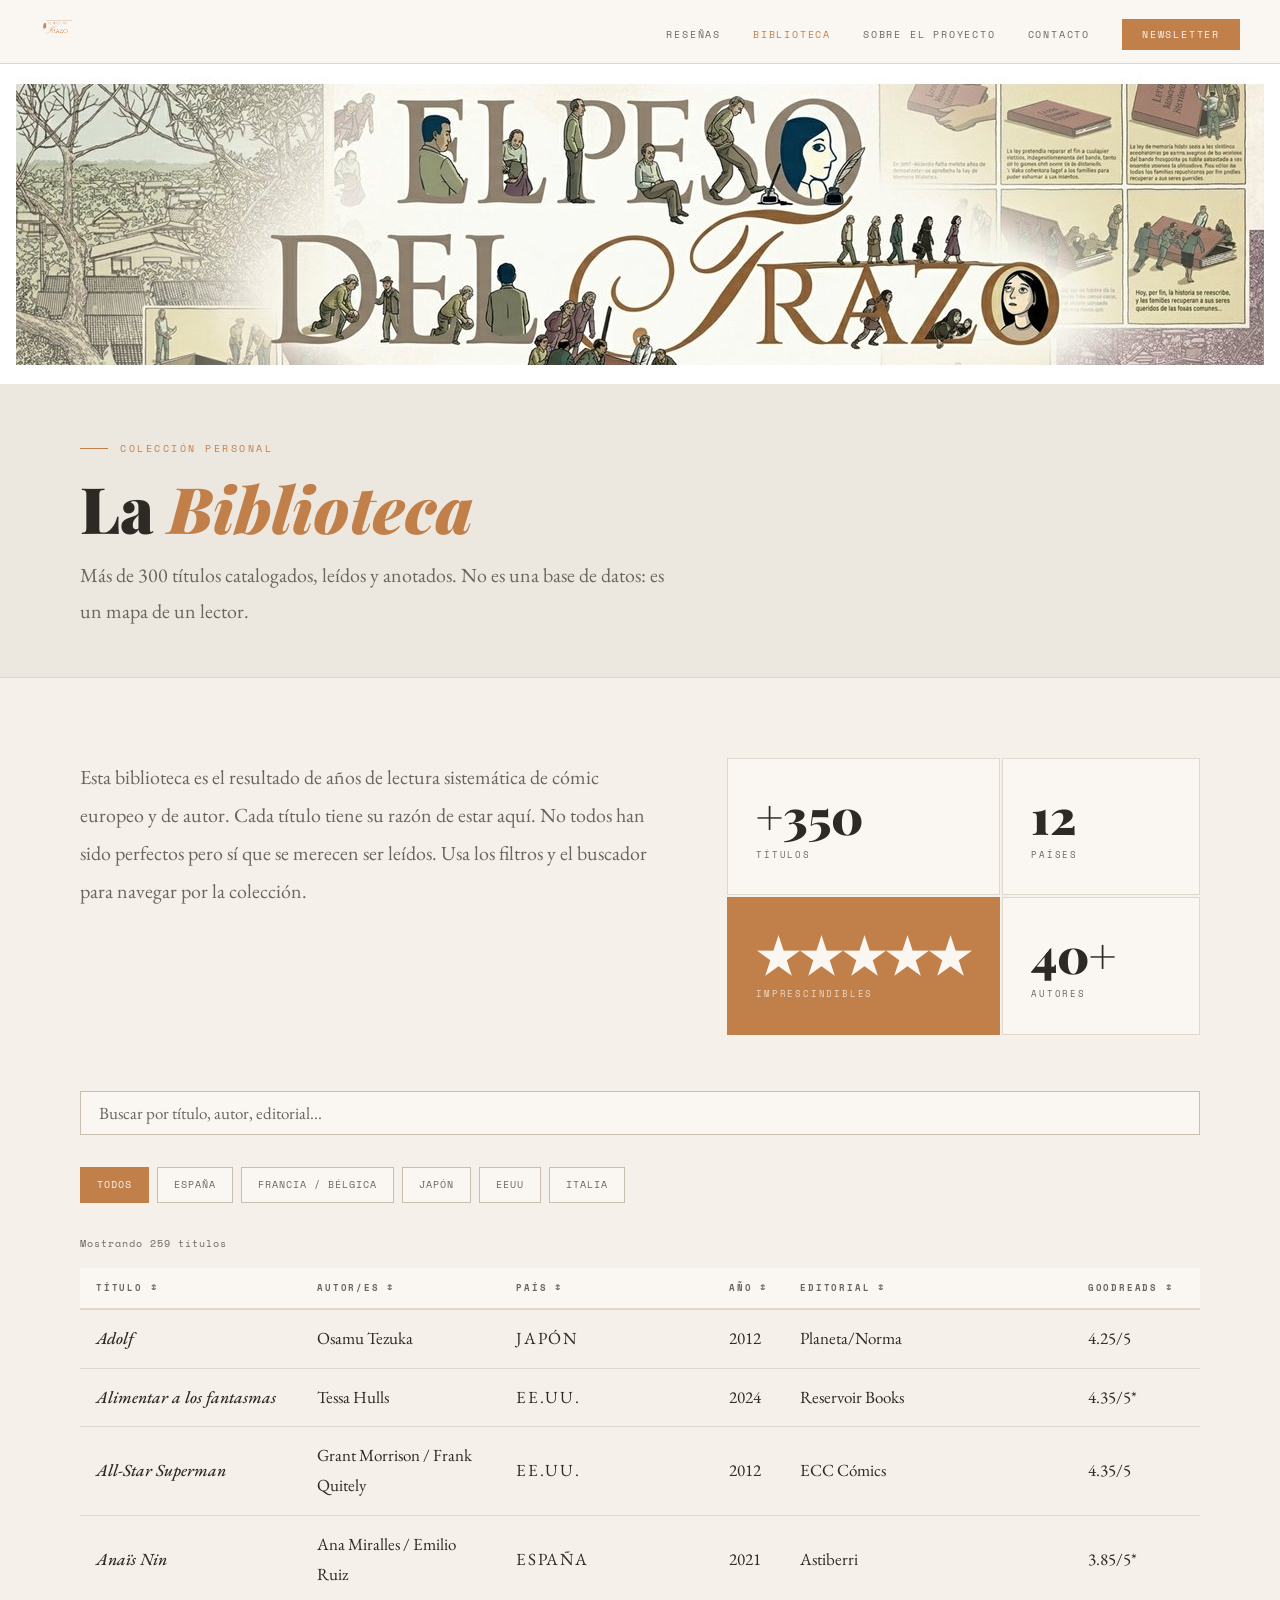
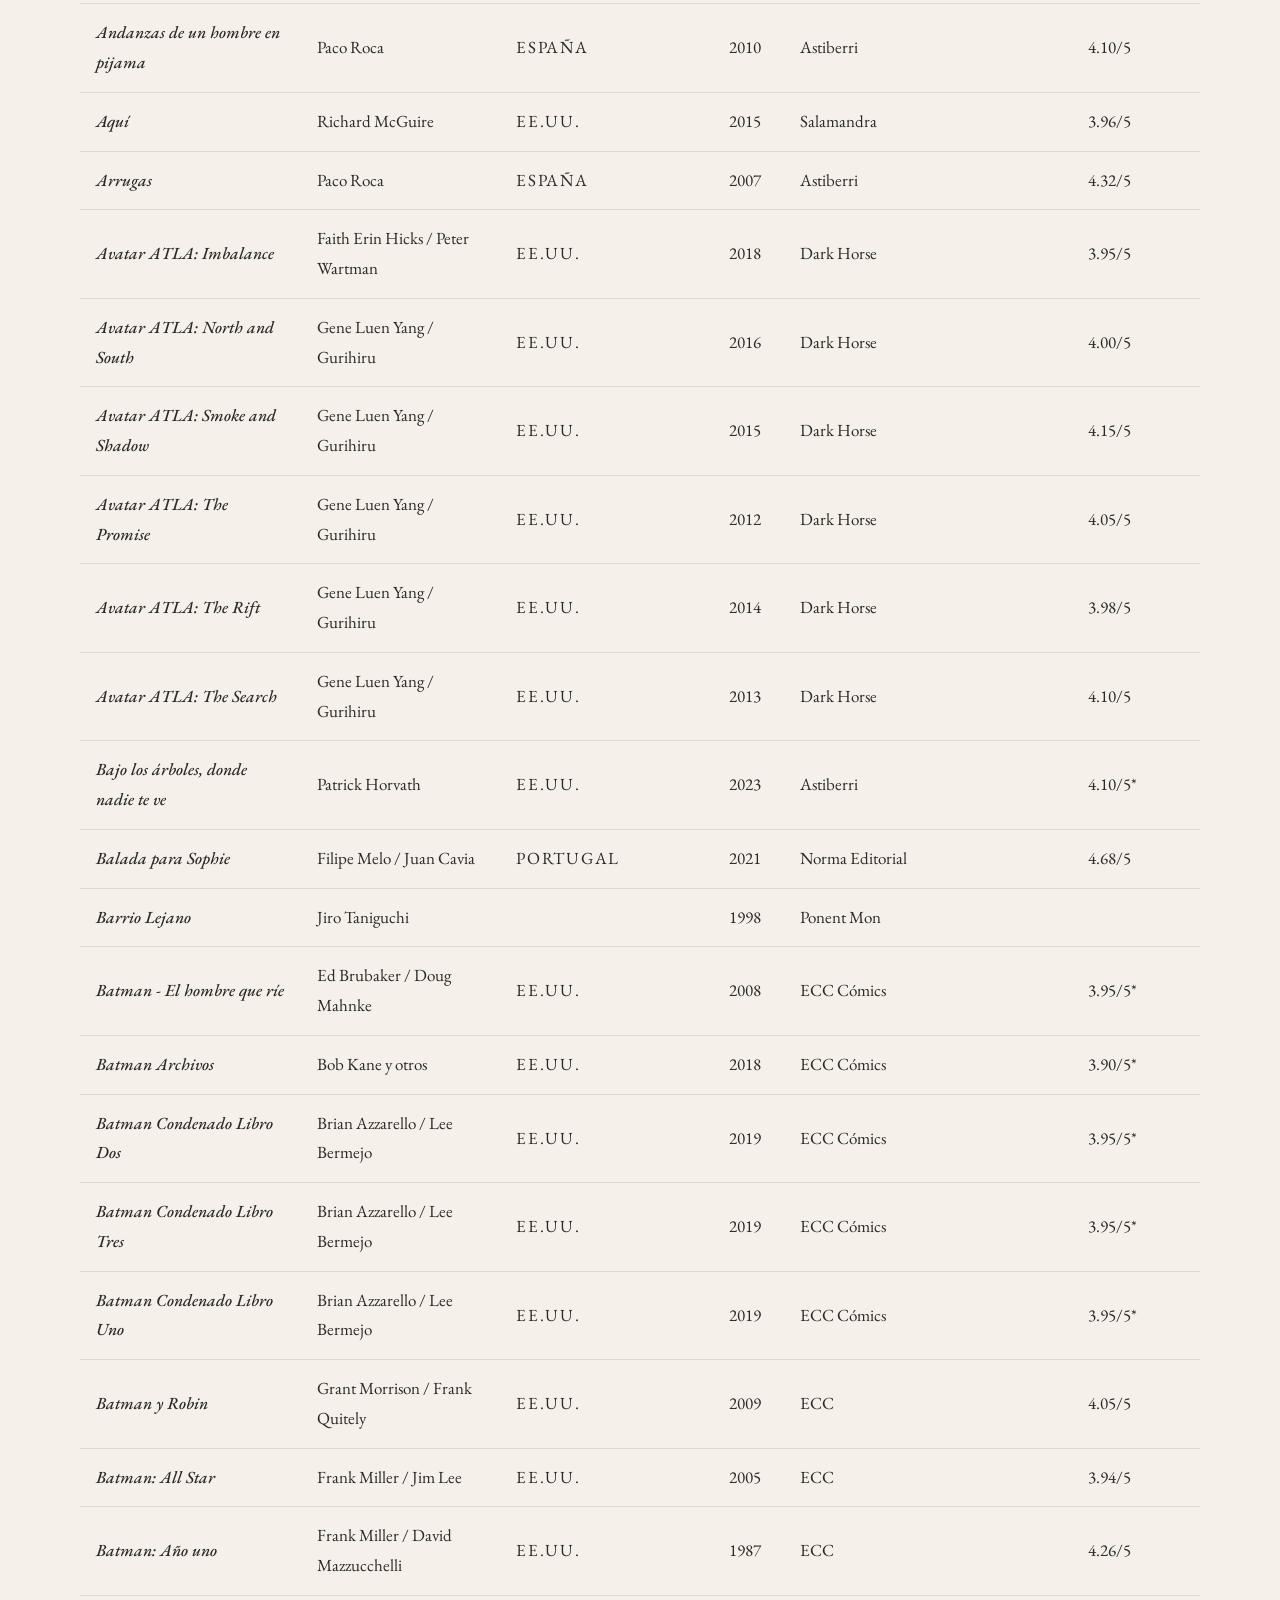
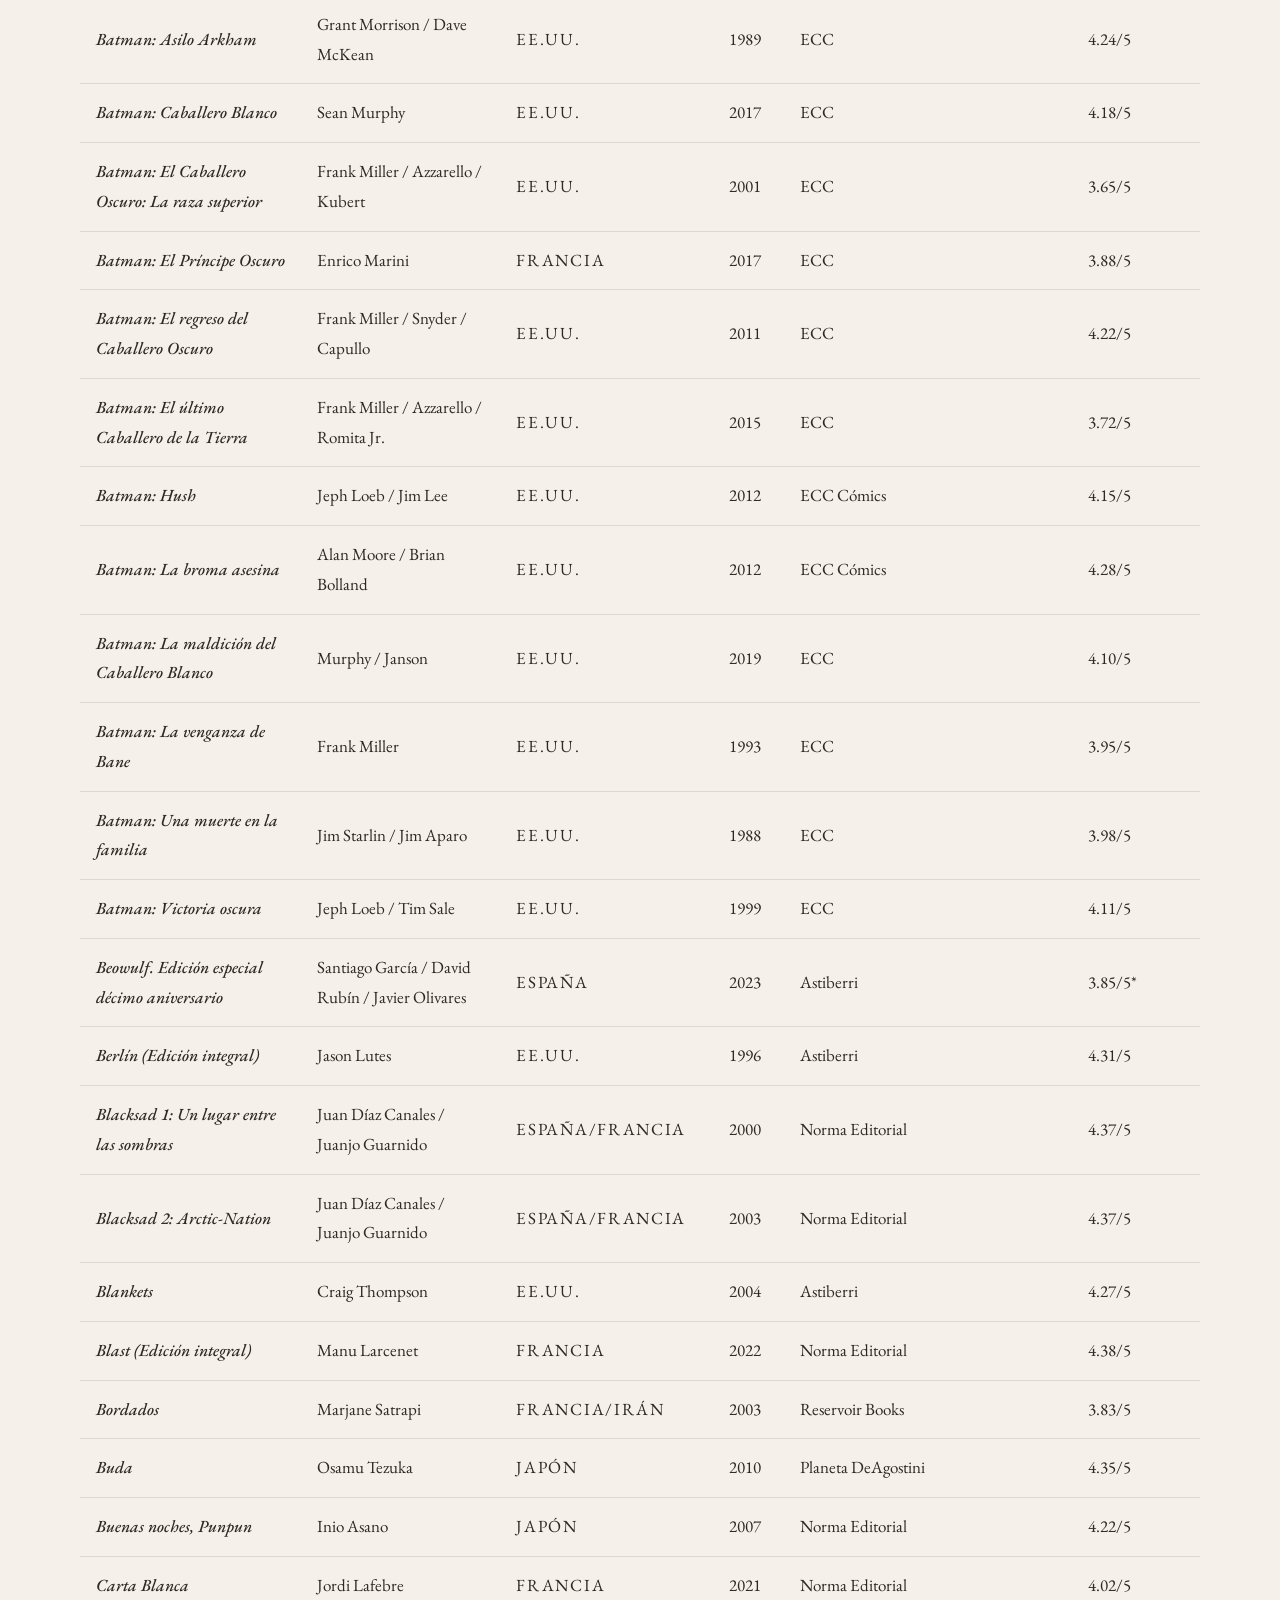
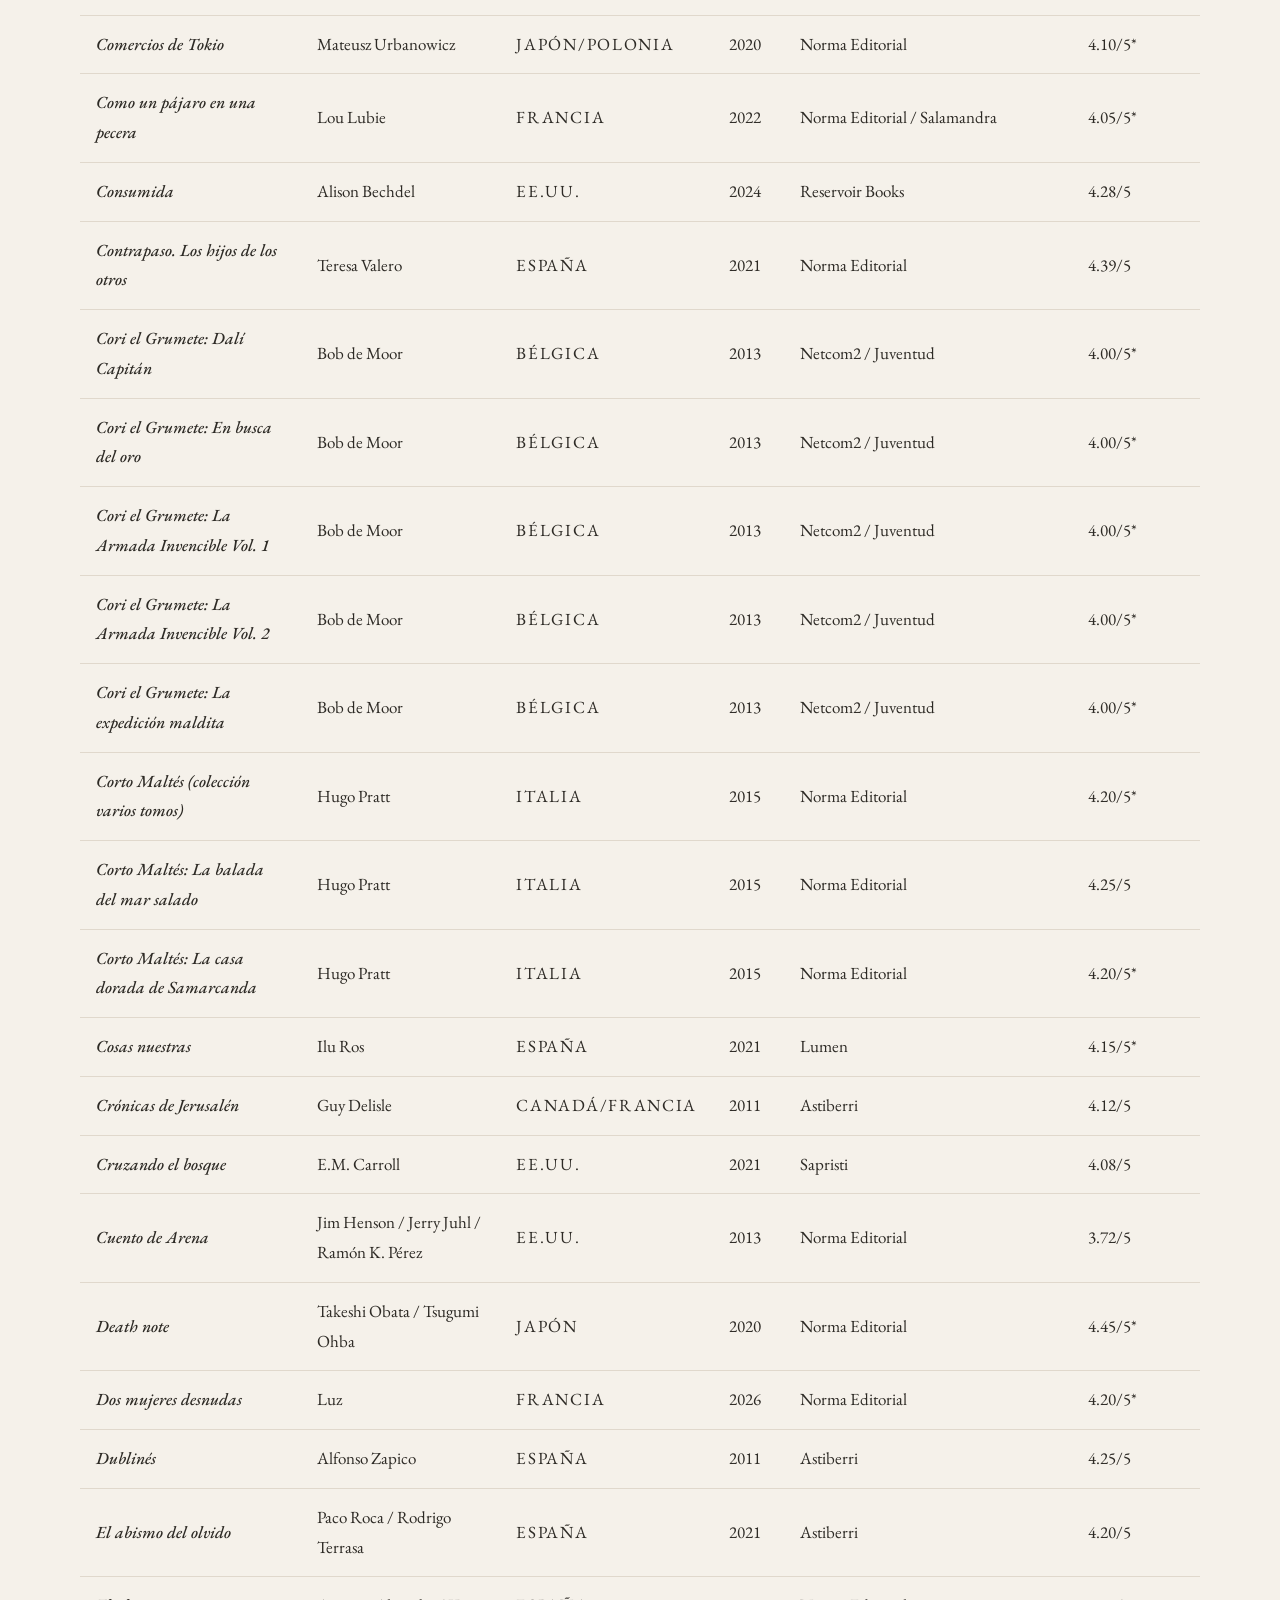
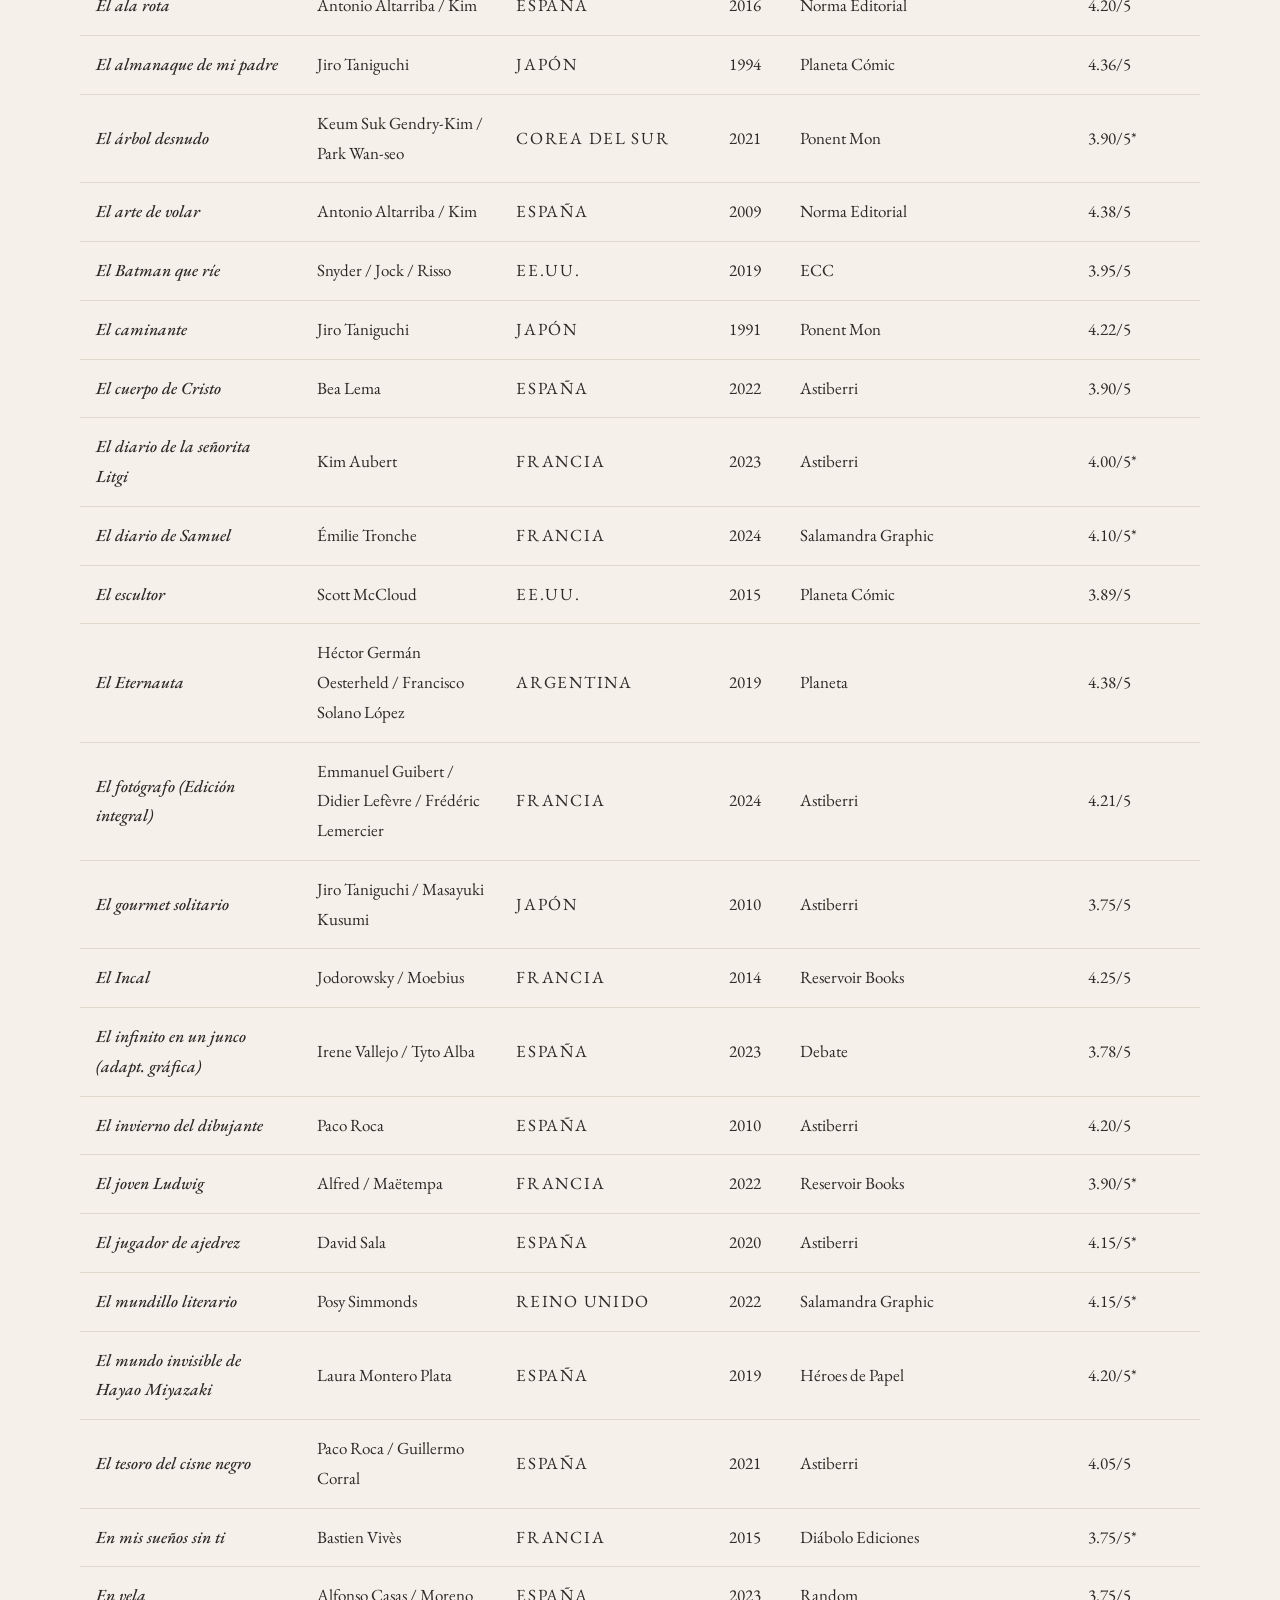
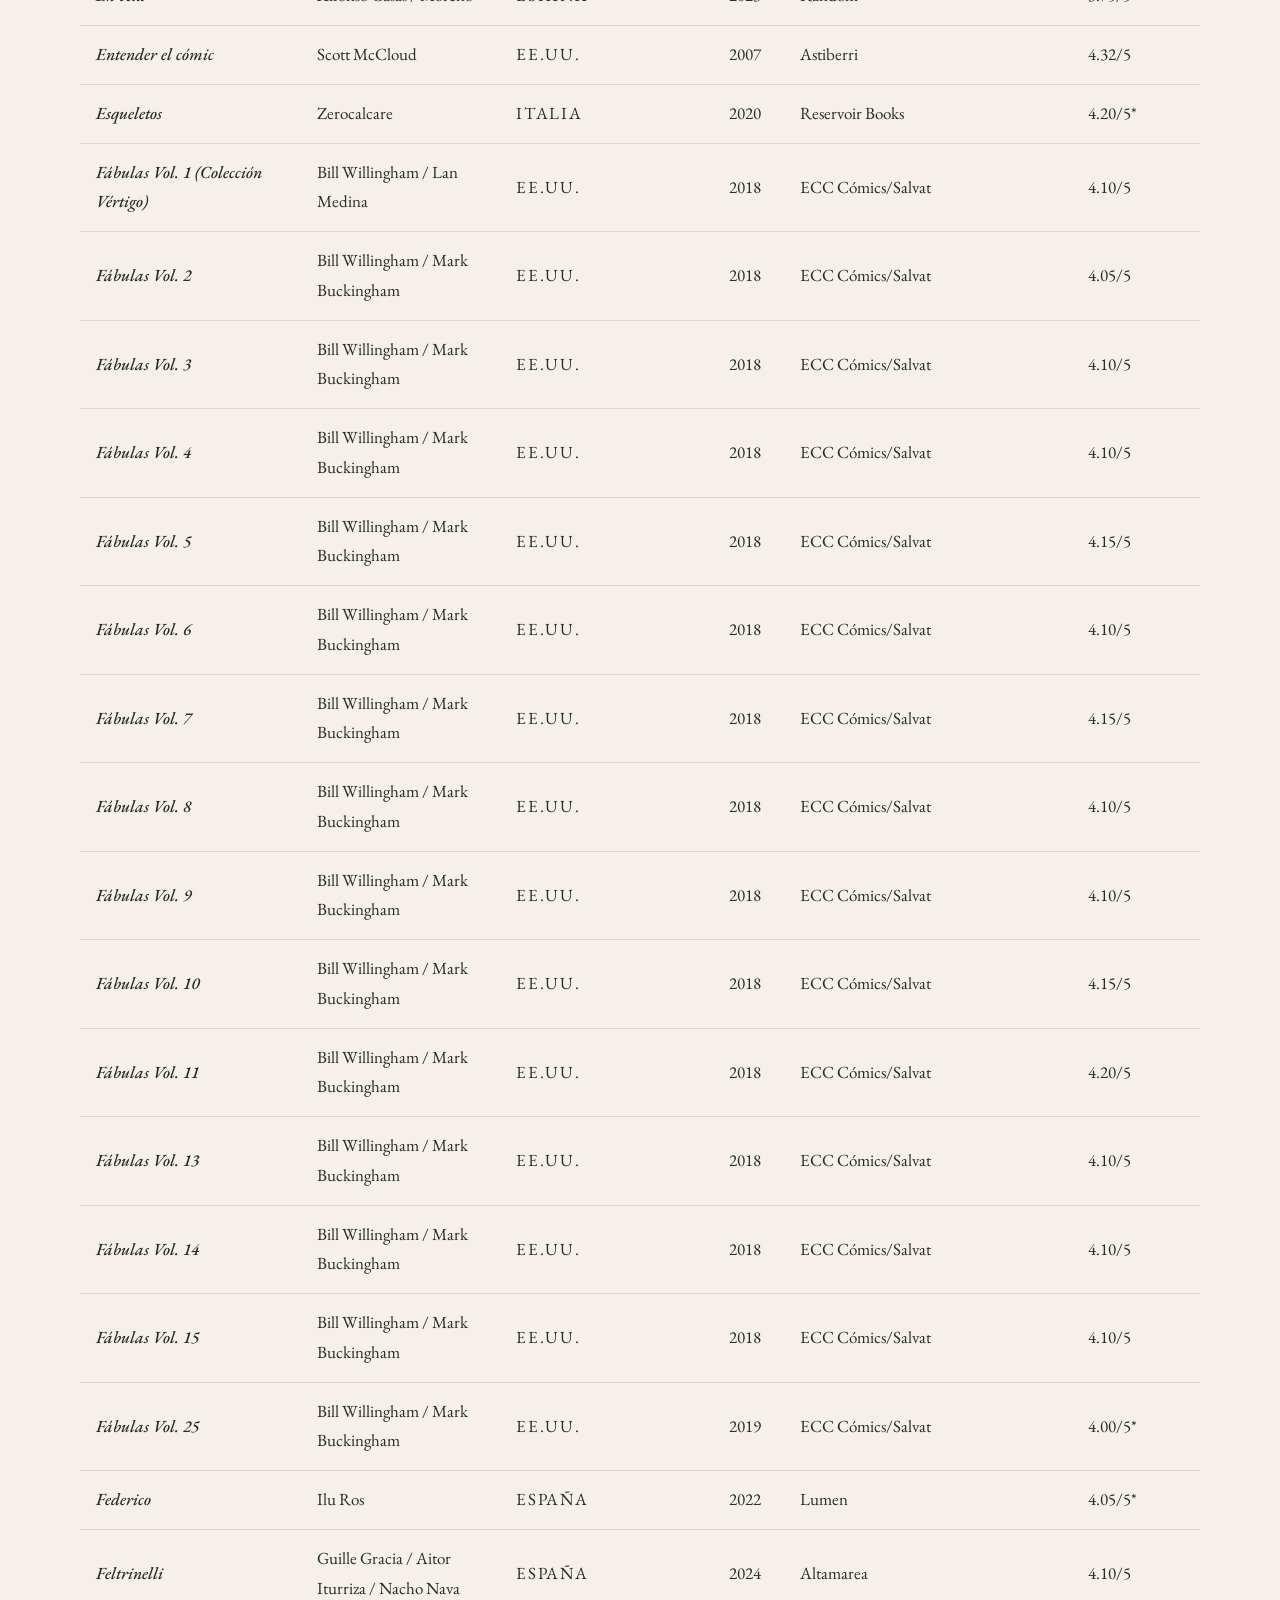
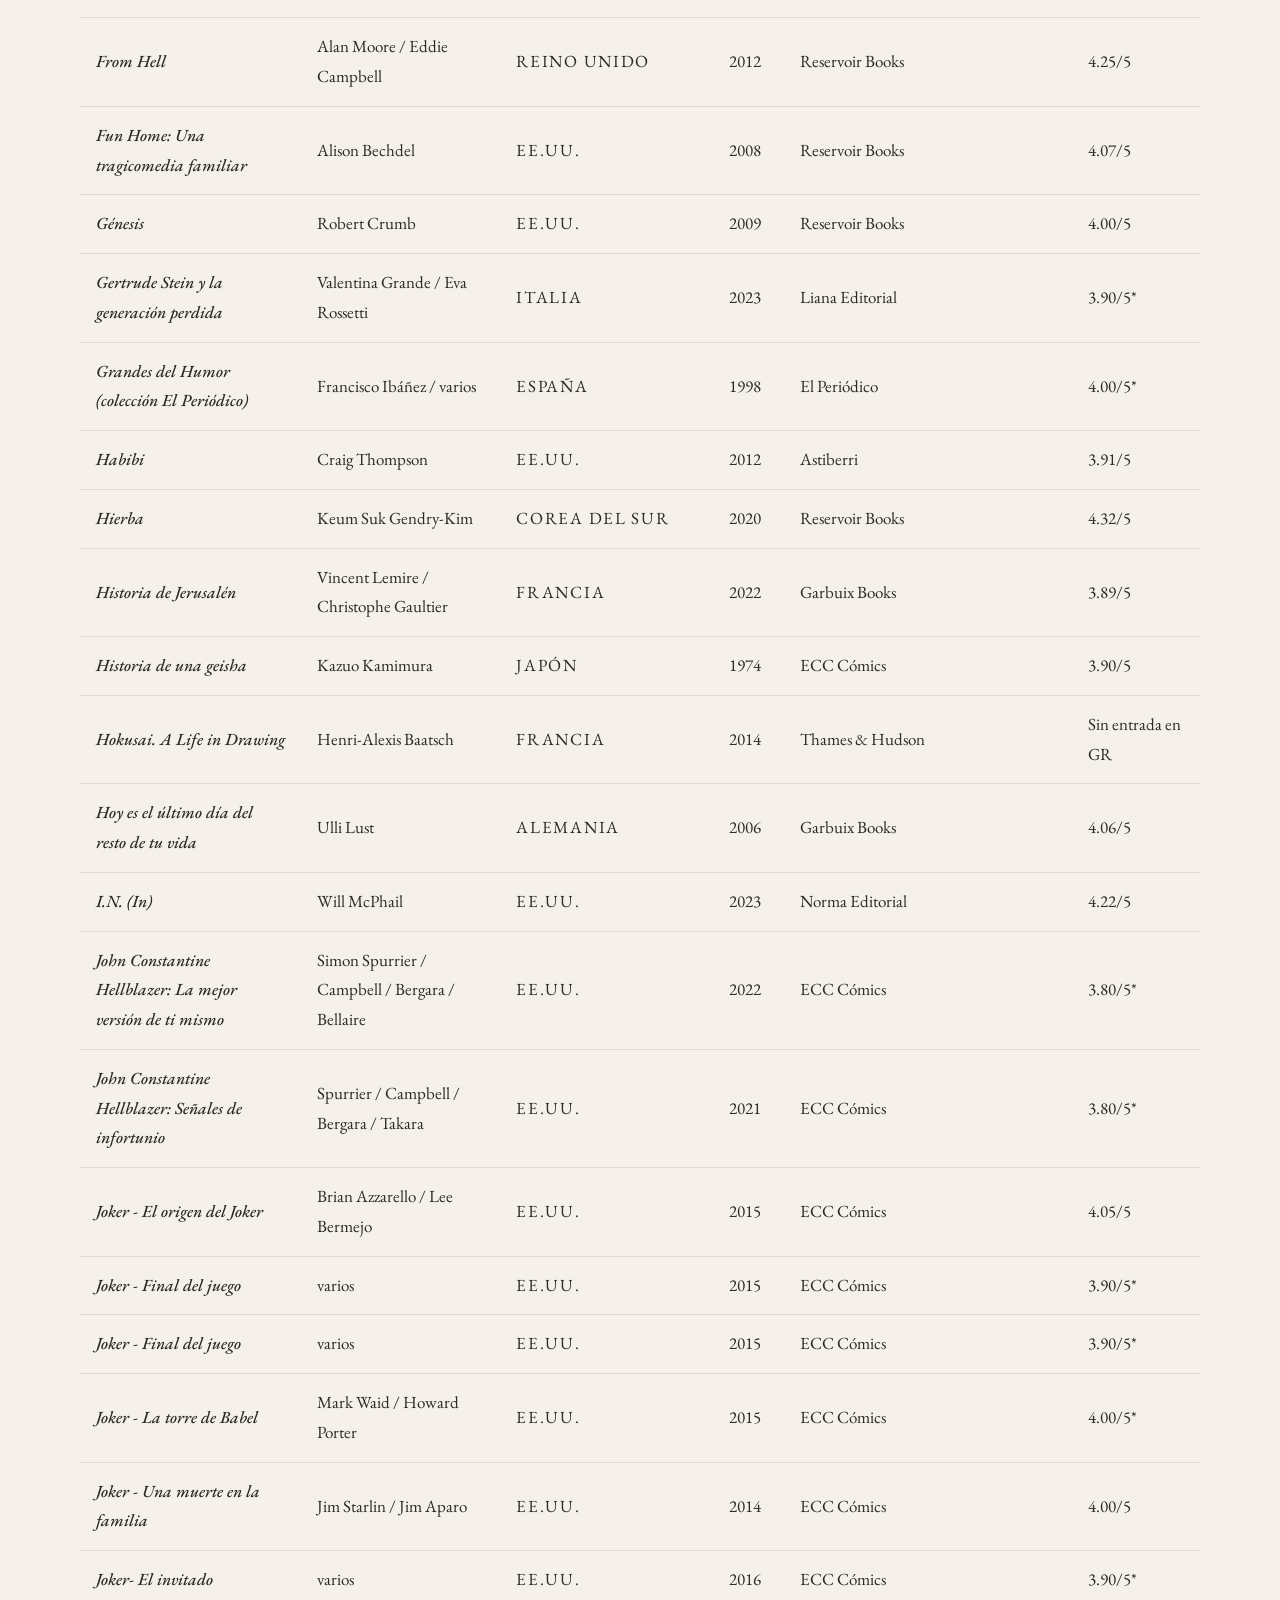
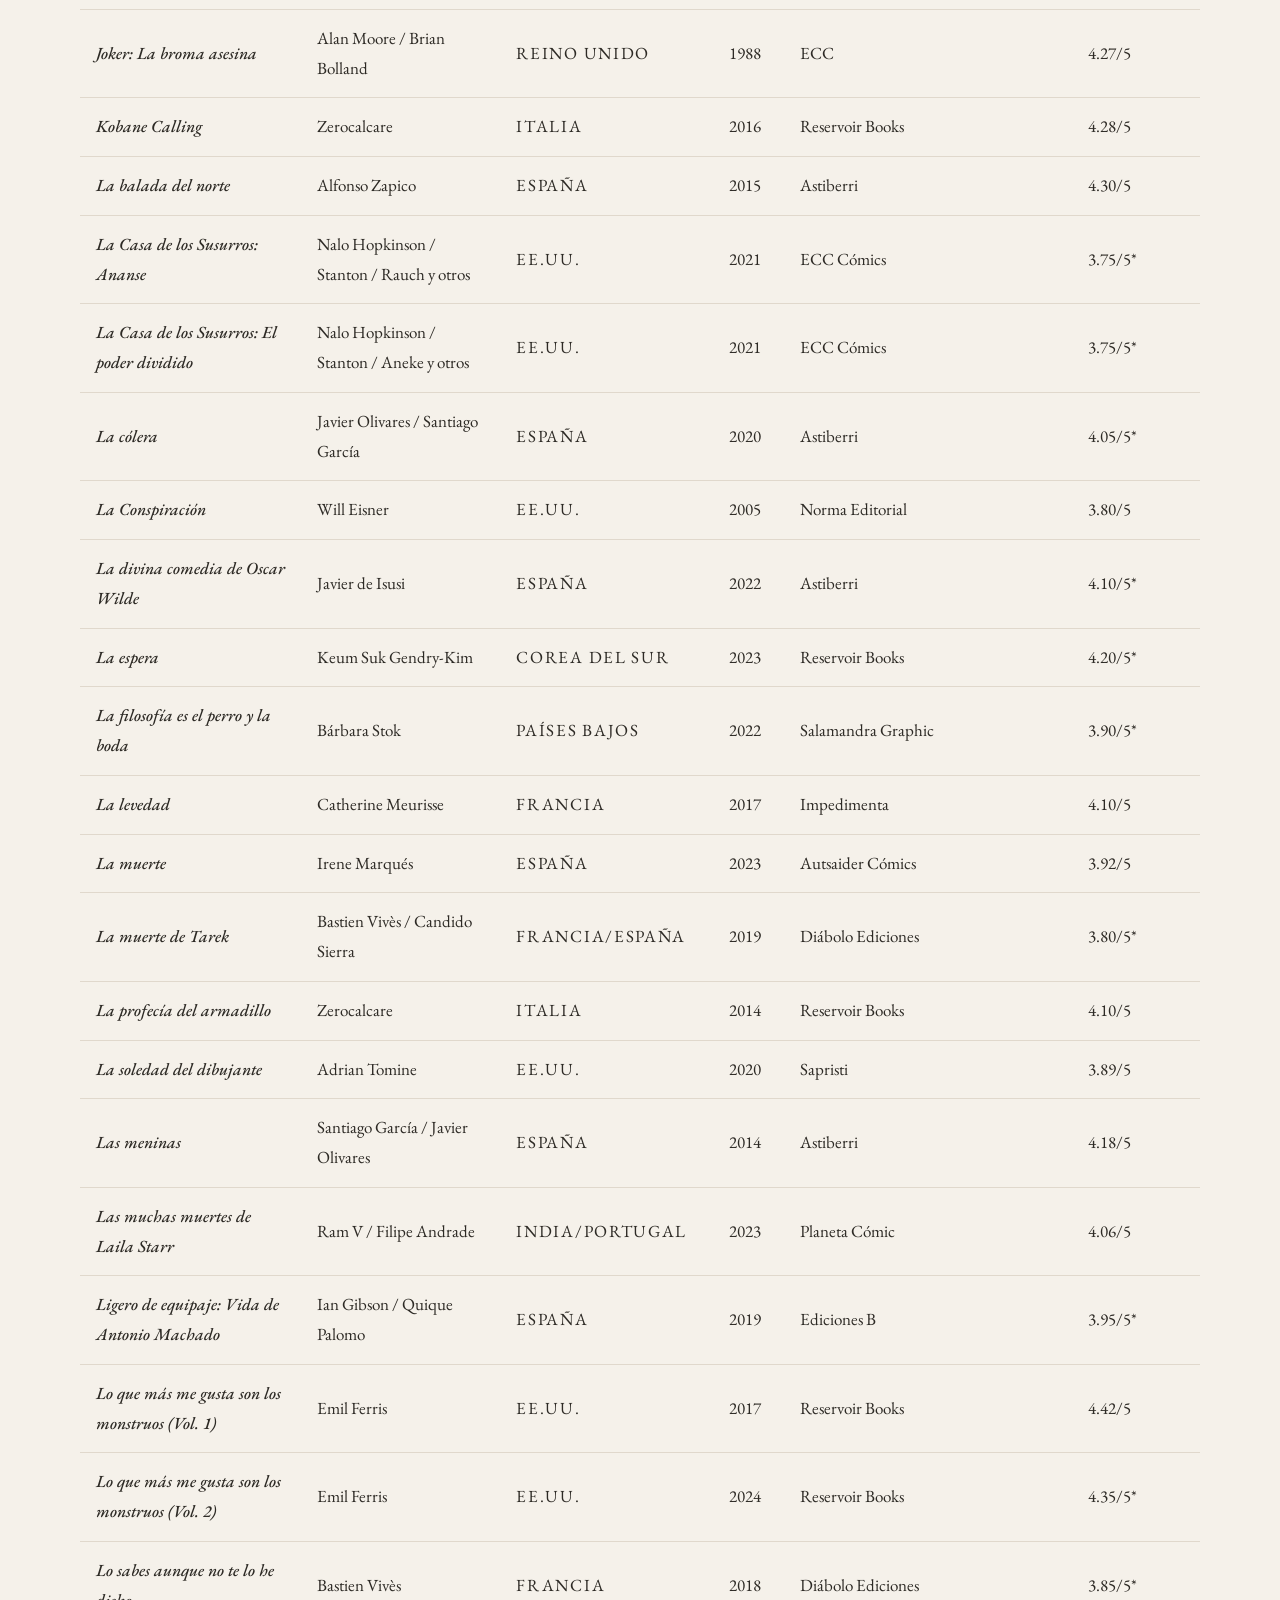
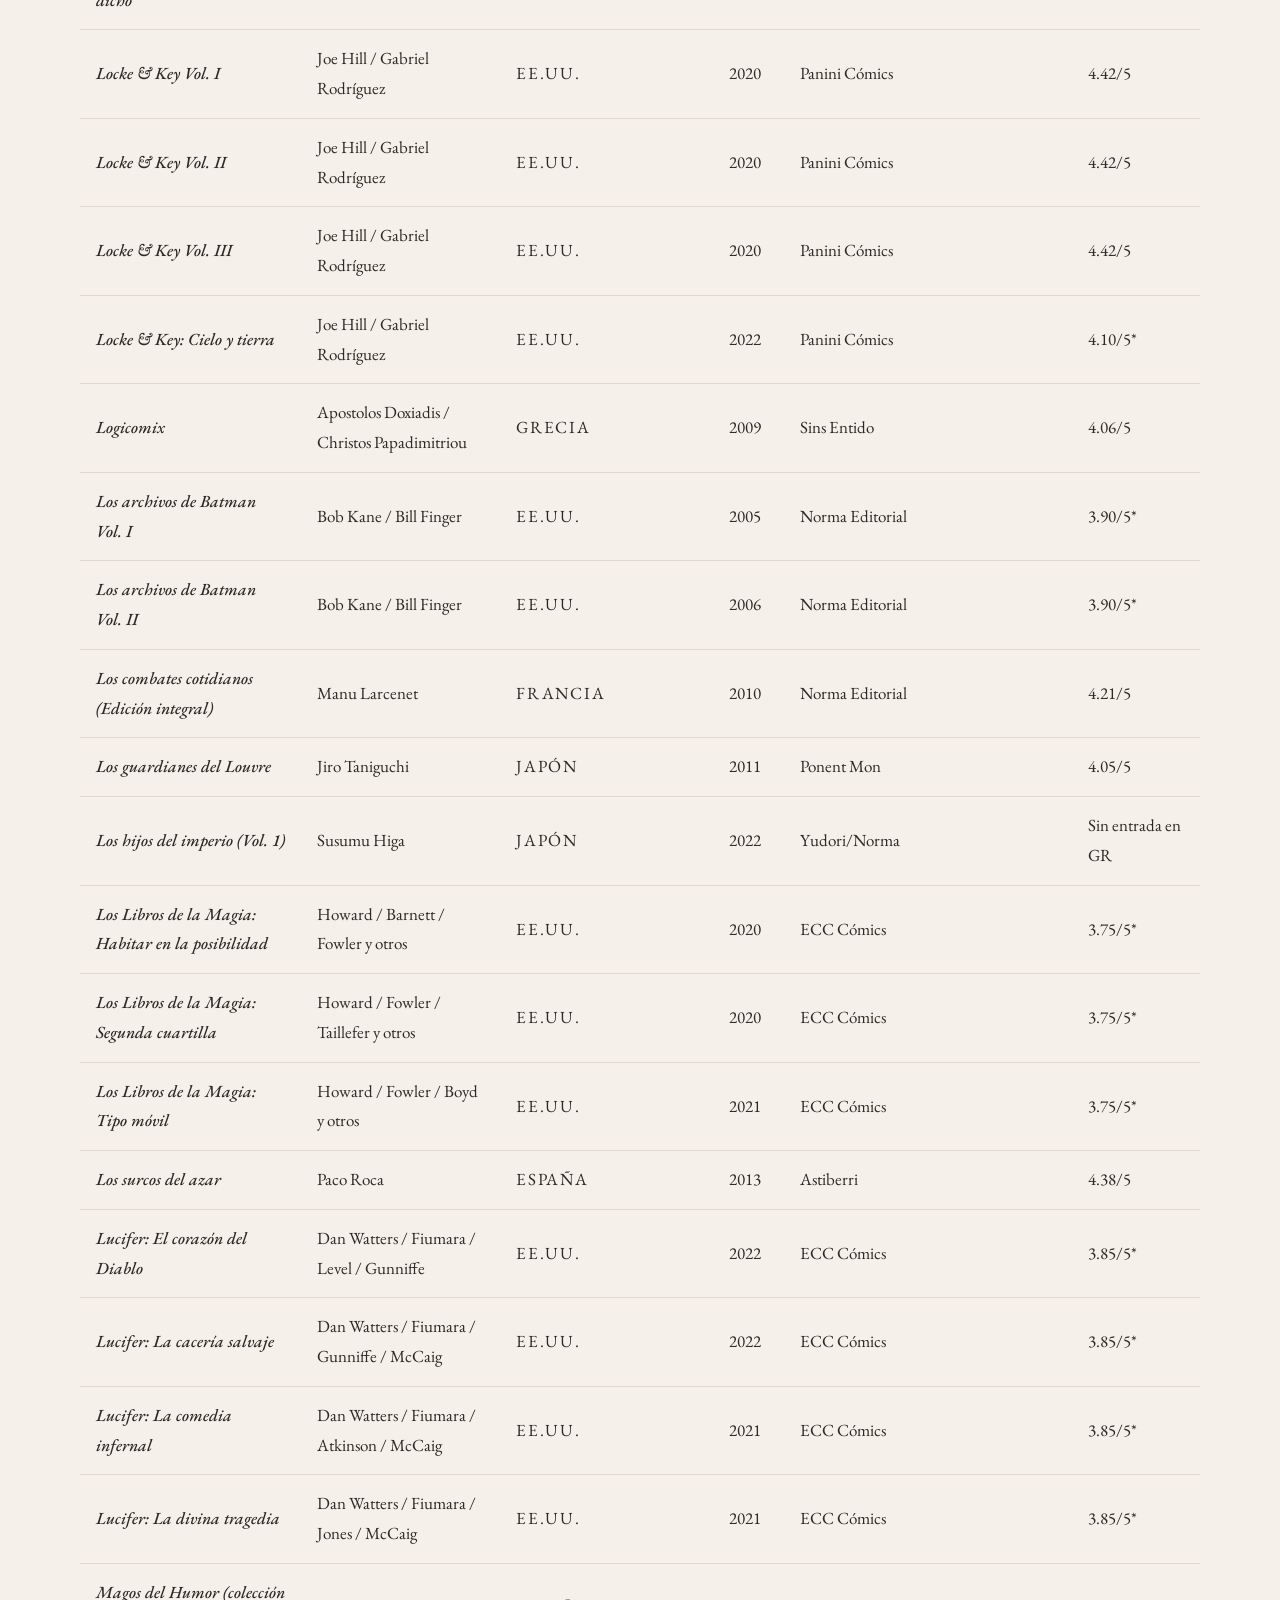
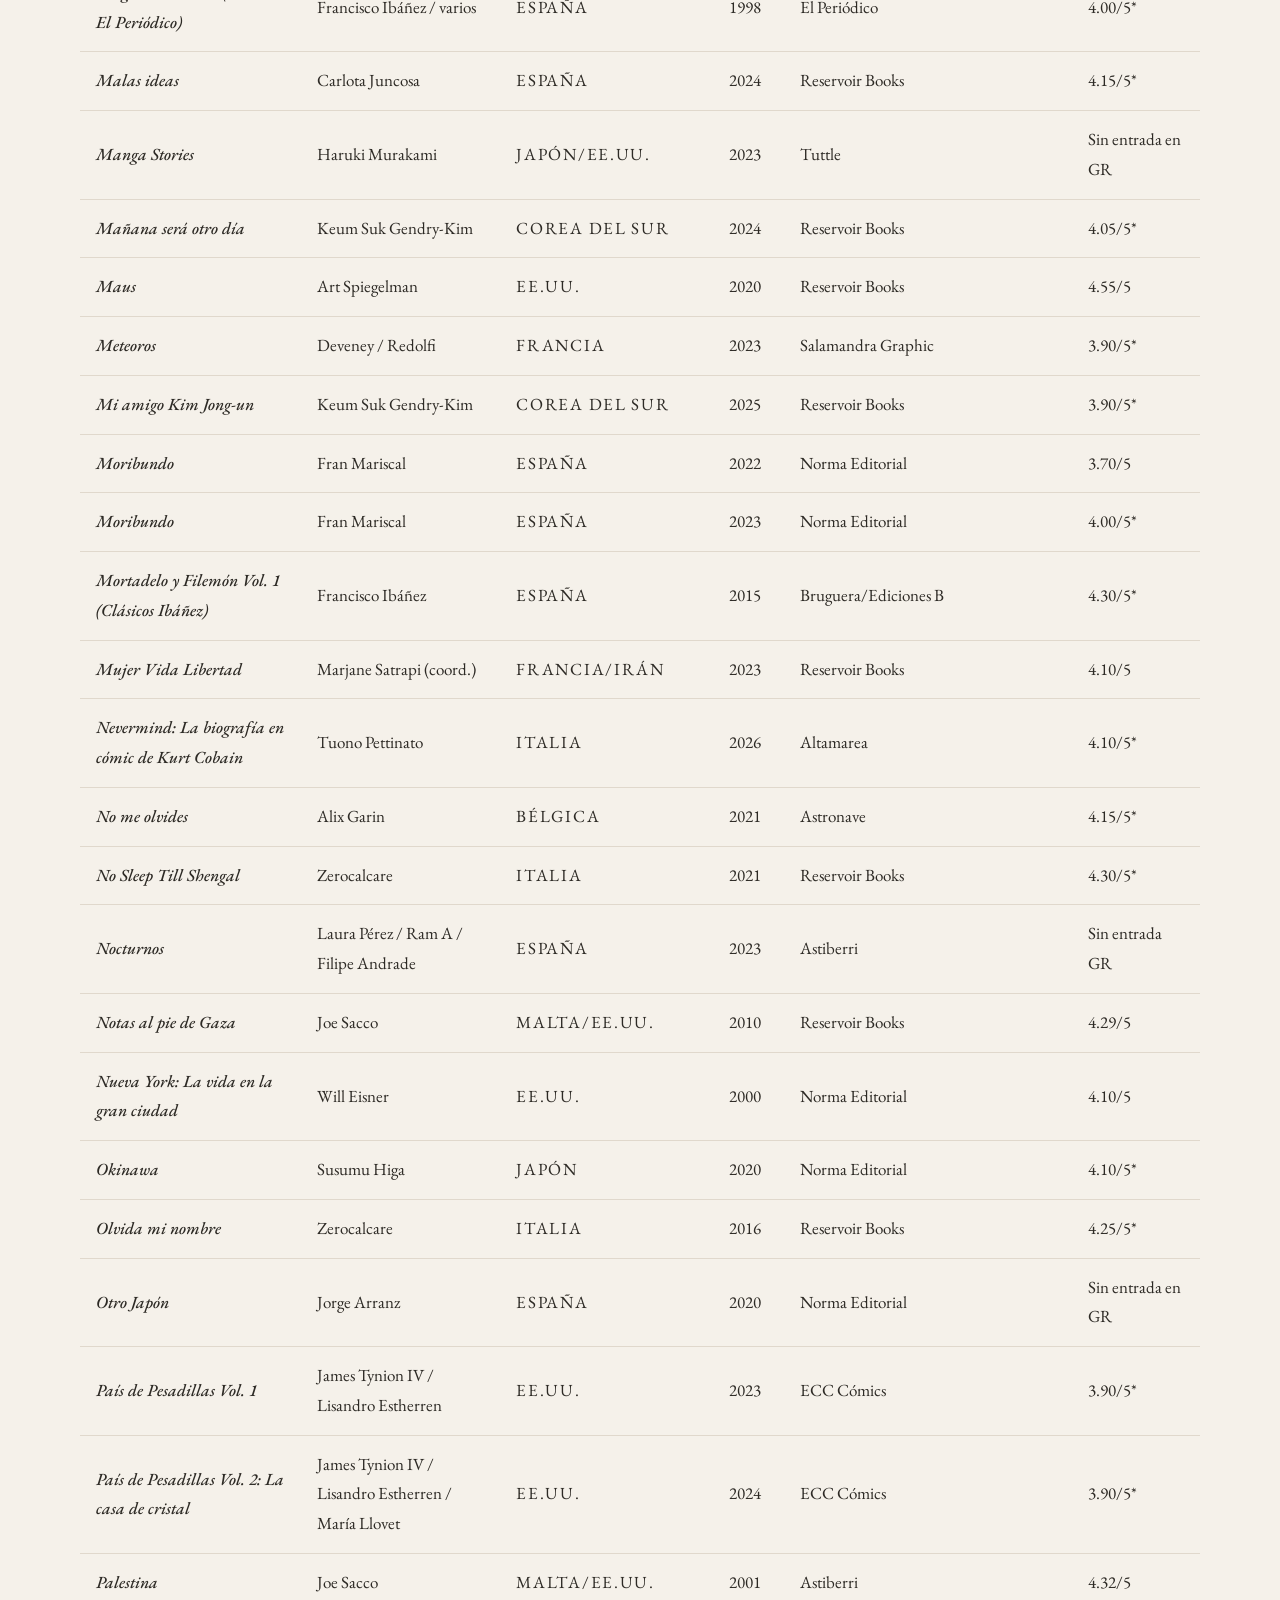
==== commit 342bd6d9: "Update biblioteca.html" ====
--- a/biblioteca.html
+++ b/biblioteca.html
@@ -179,7 +179,7 @@
       Usa los filtros y el buscador para navegar por la colección.
     </p>
     <div class="stats-grid">
-      <div class="stat-box"><div class="stat-num">259</div><div class="stat-label">Títulos</div></div>
+      <div class="stat-box"><div class="stat-num">+350</div><div class="stat-label">Títulos</div></div>
       <div class="stat-box"><div class="stat-num">12</div><div class="stat-label">Países</div></div>
       <div class="stat-box acento"><div class="stat-num">★★★★★</div><div class="stat-label">Imprescindibles</div></div>
       <div class="stat-box"><div class="stat-num">40+</div><div class="stat-label">Autores</div></div>
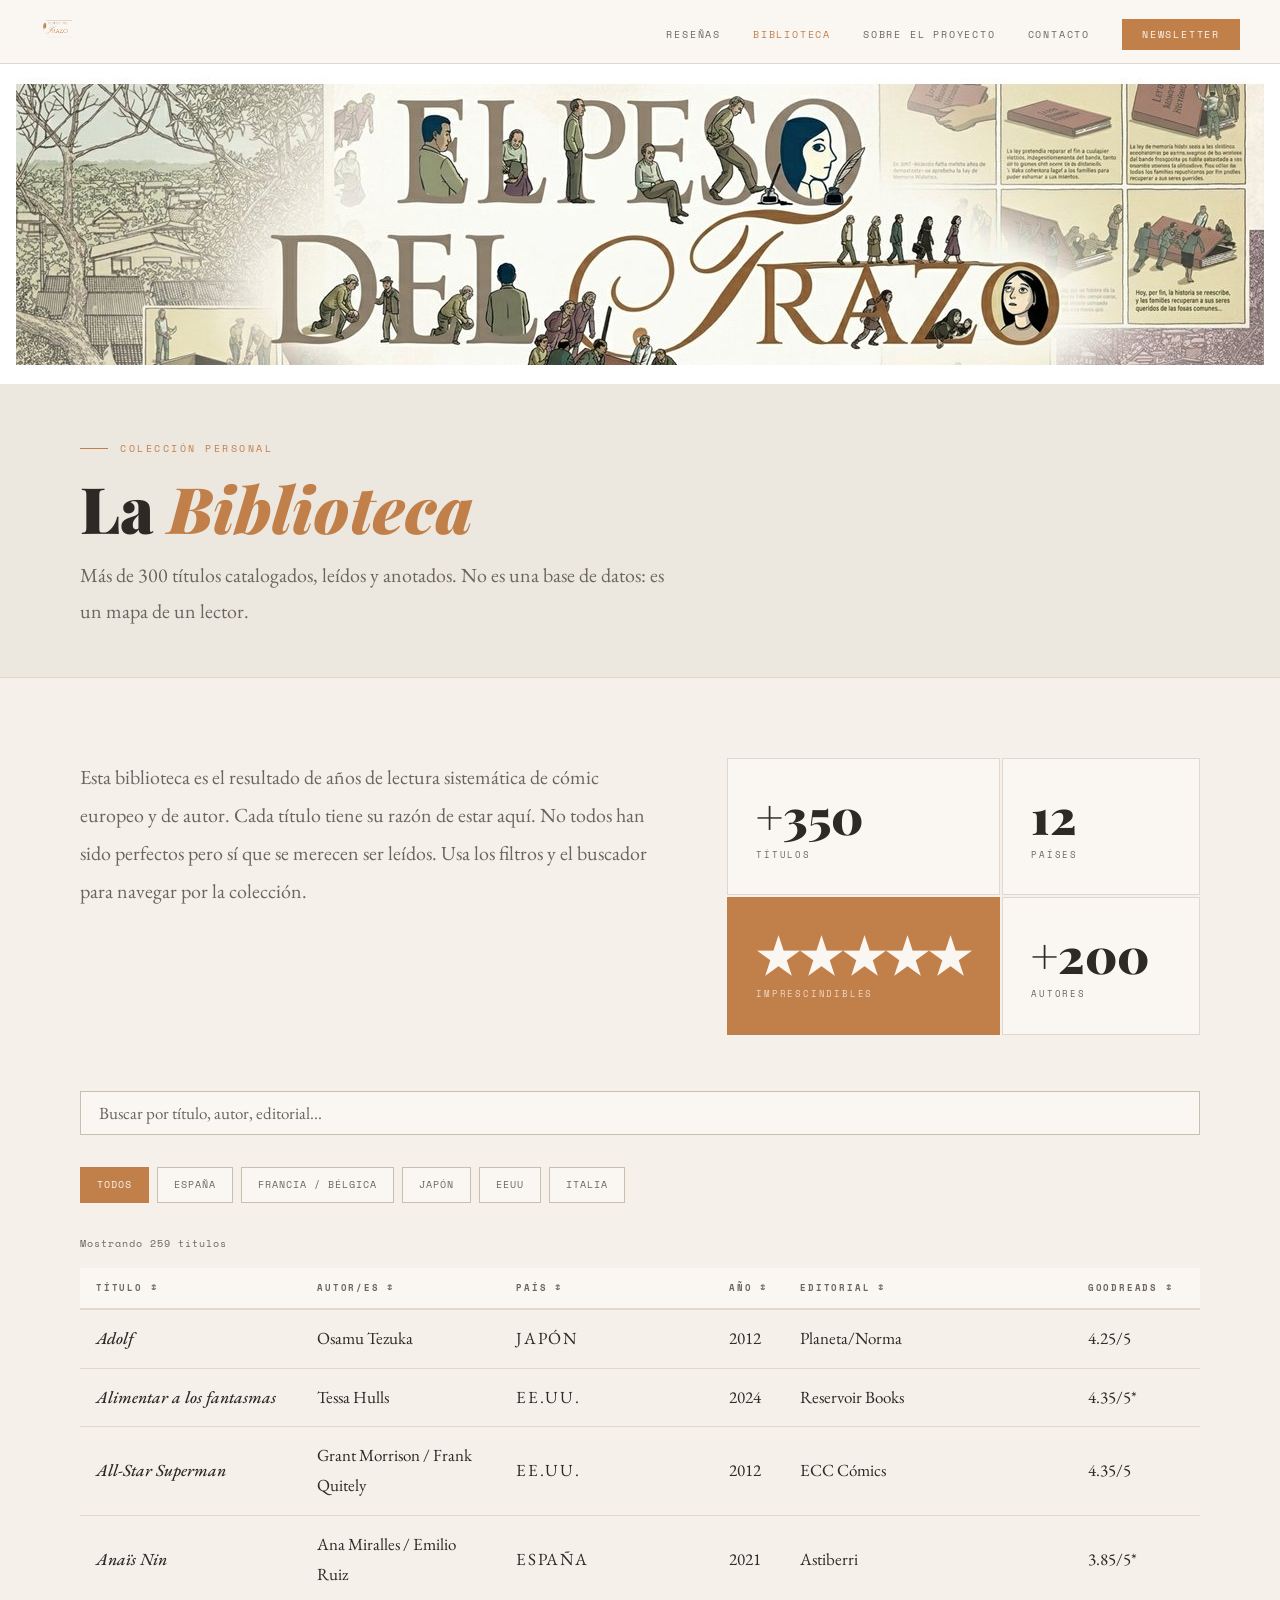
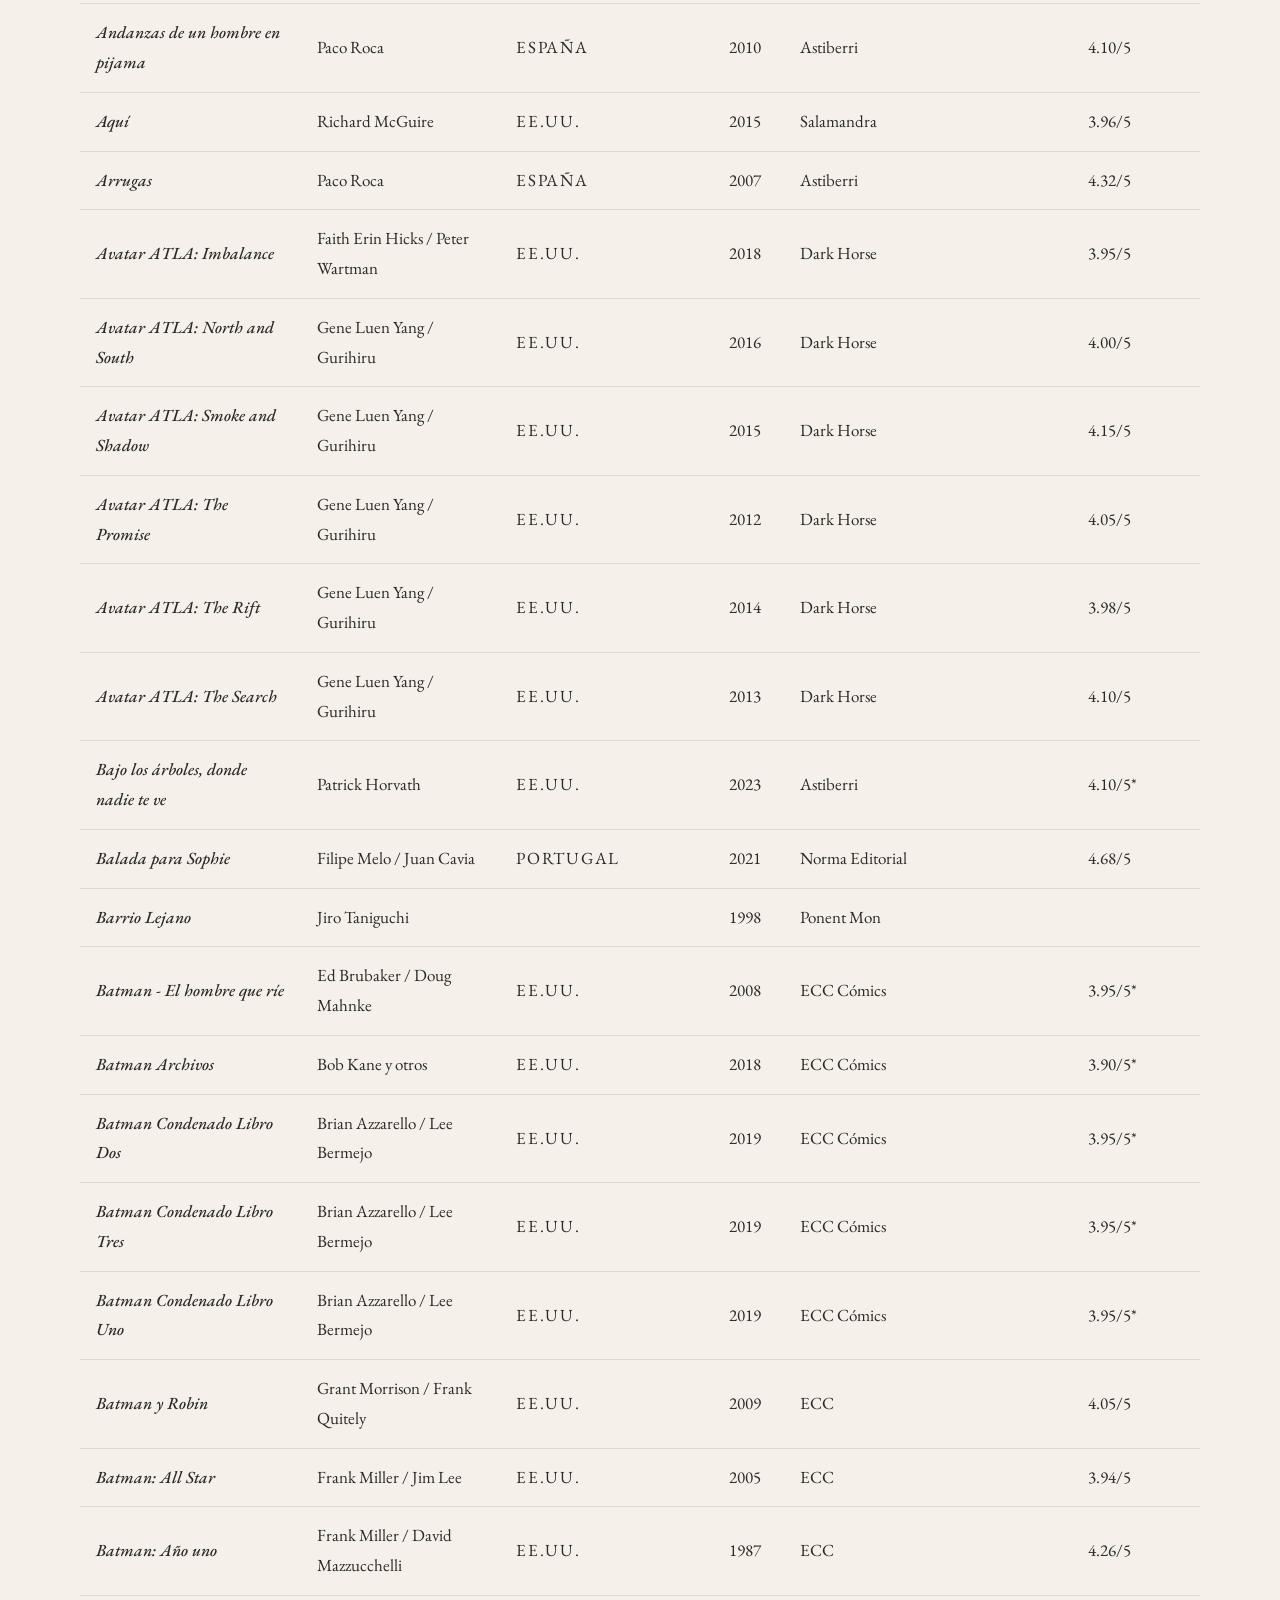
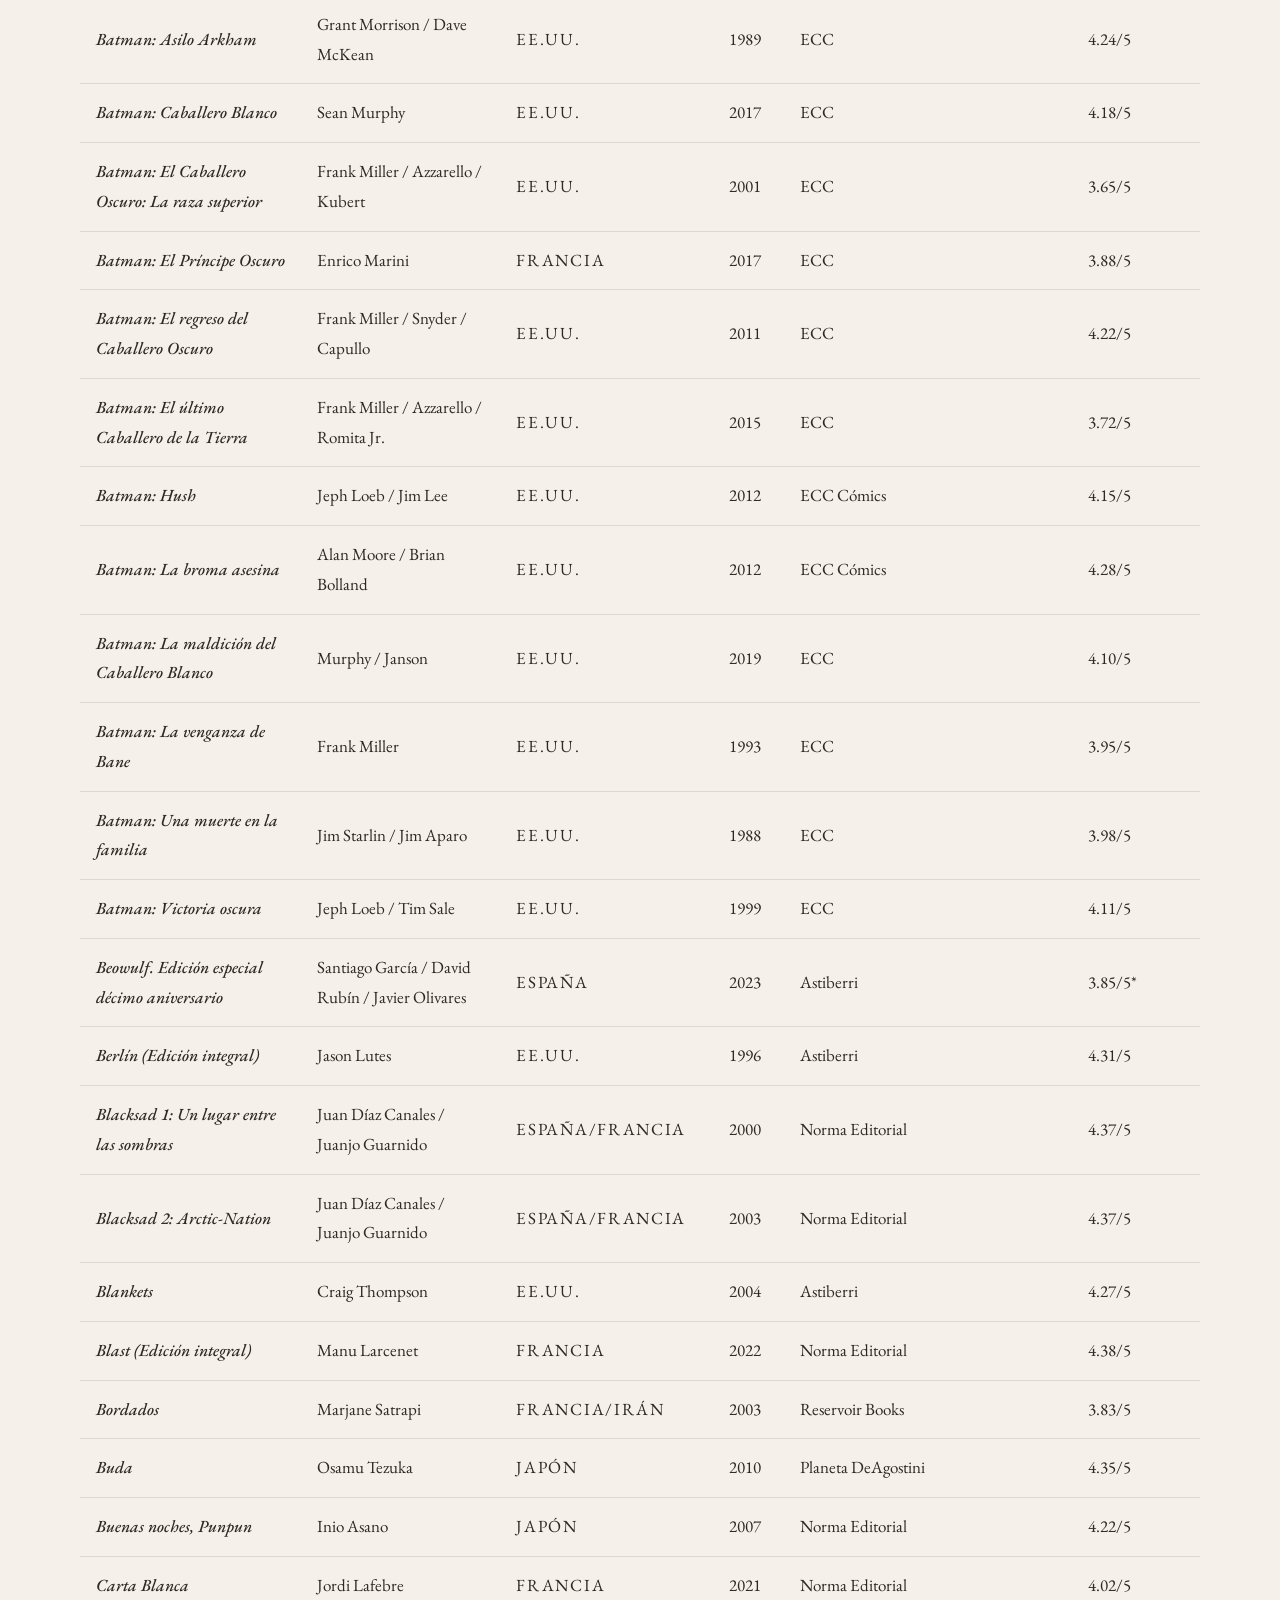
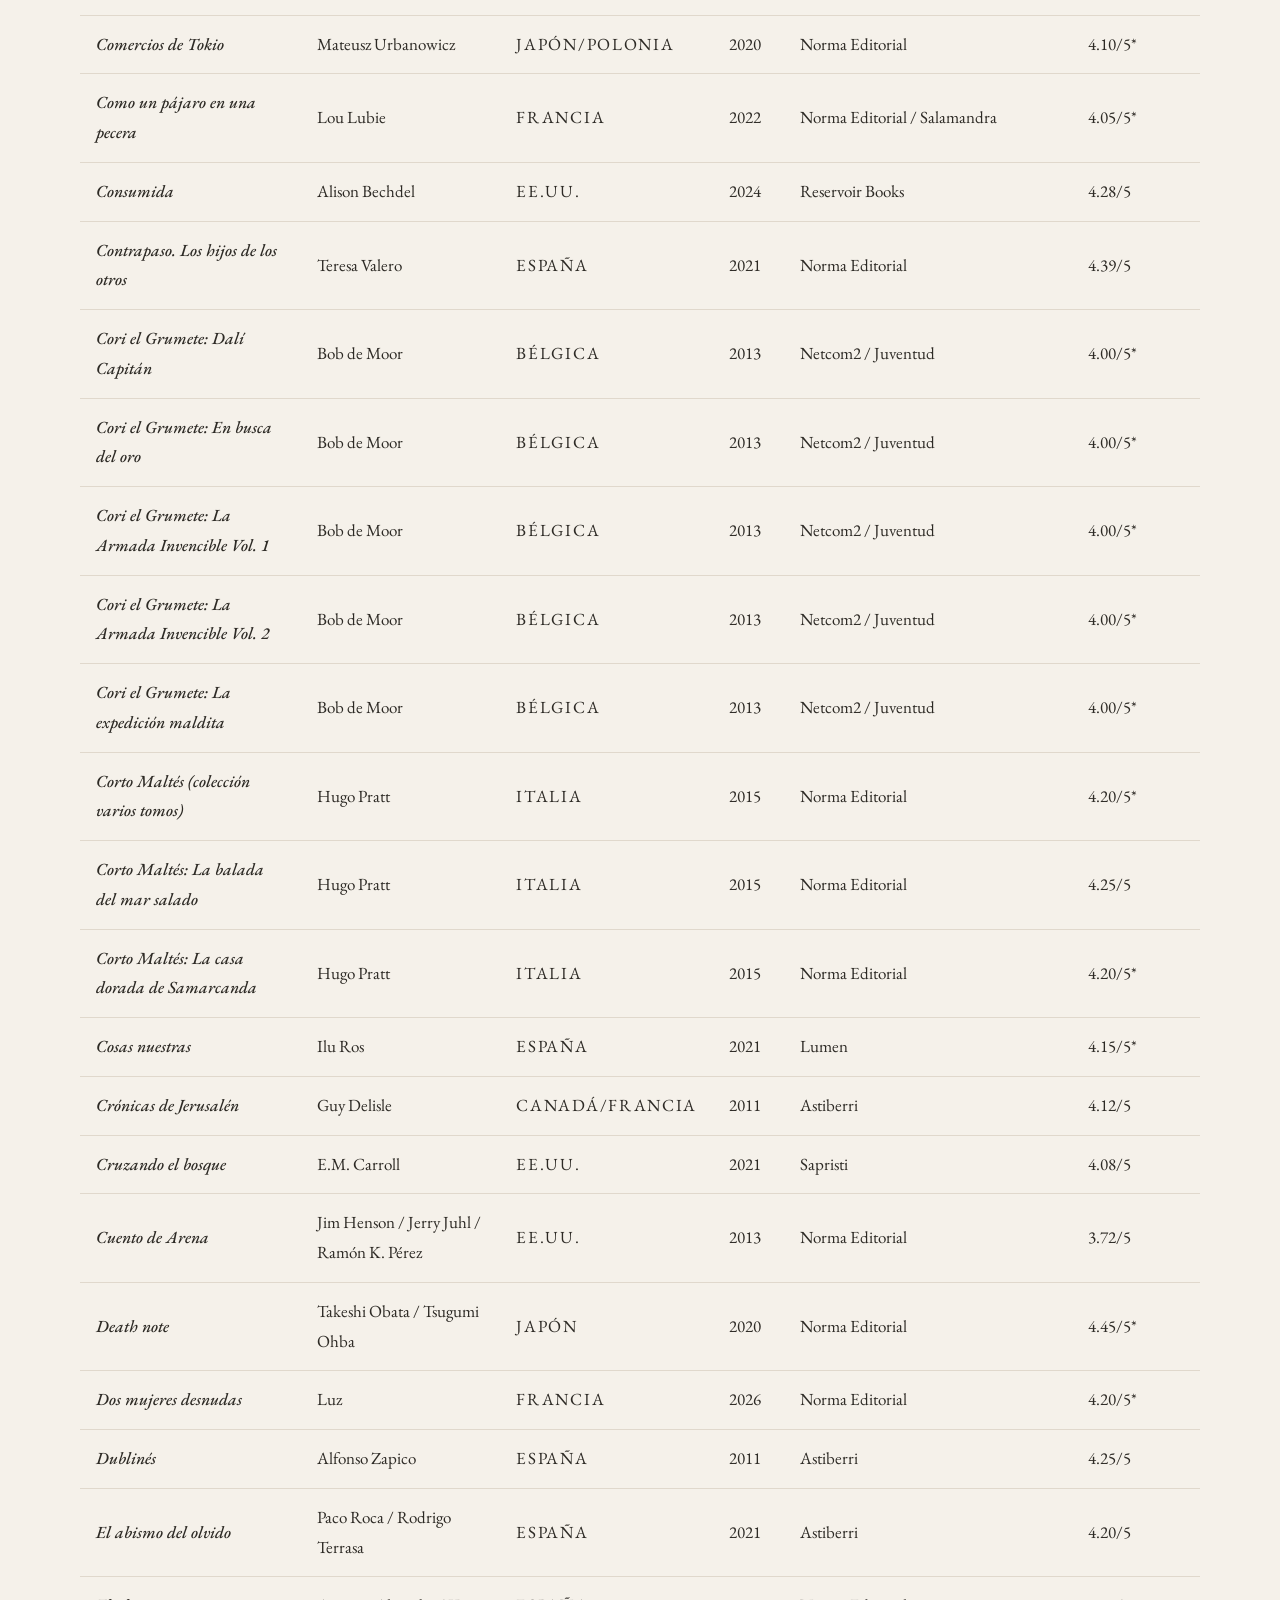
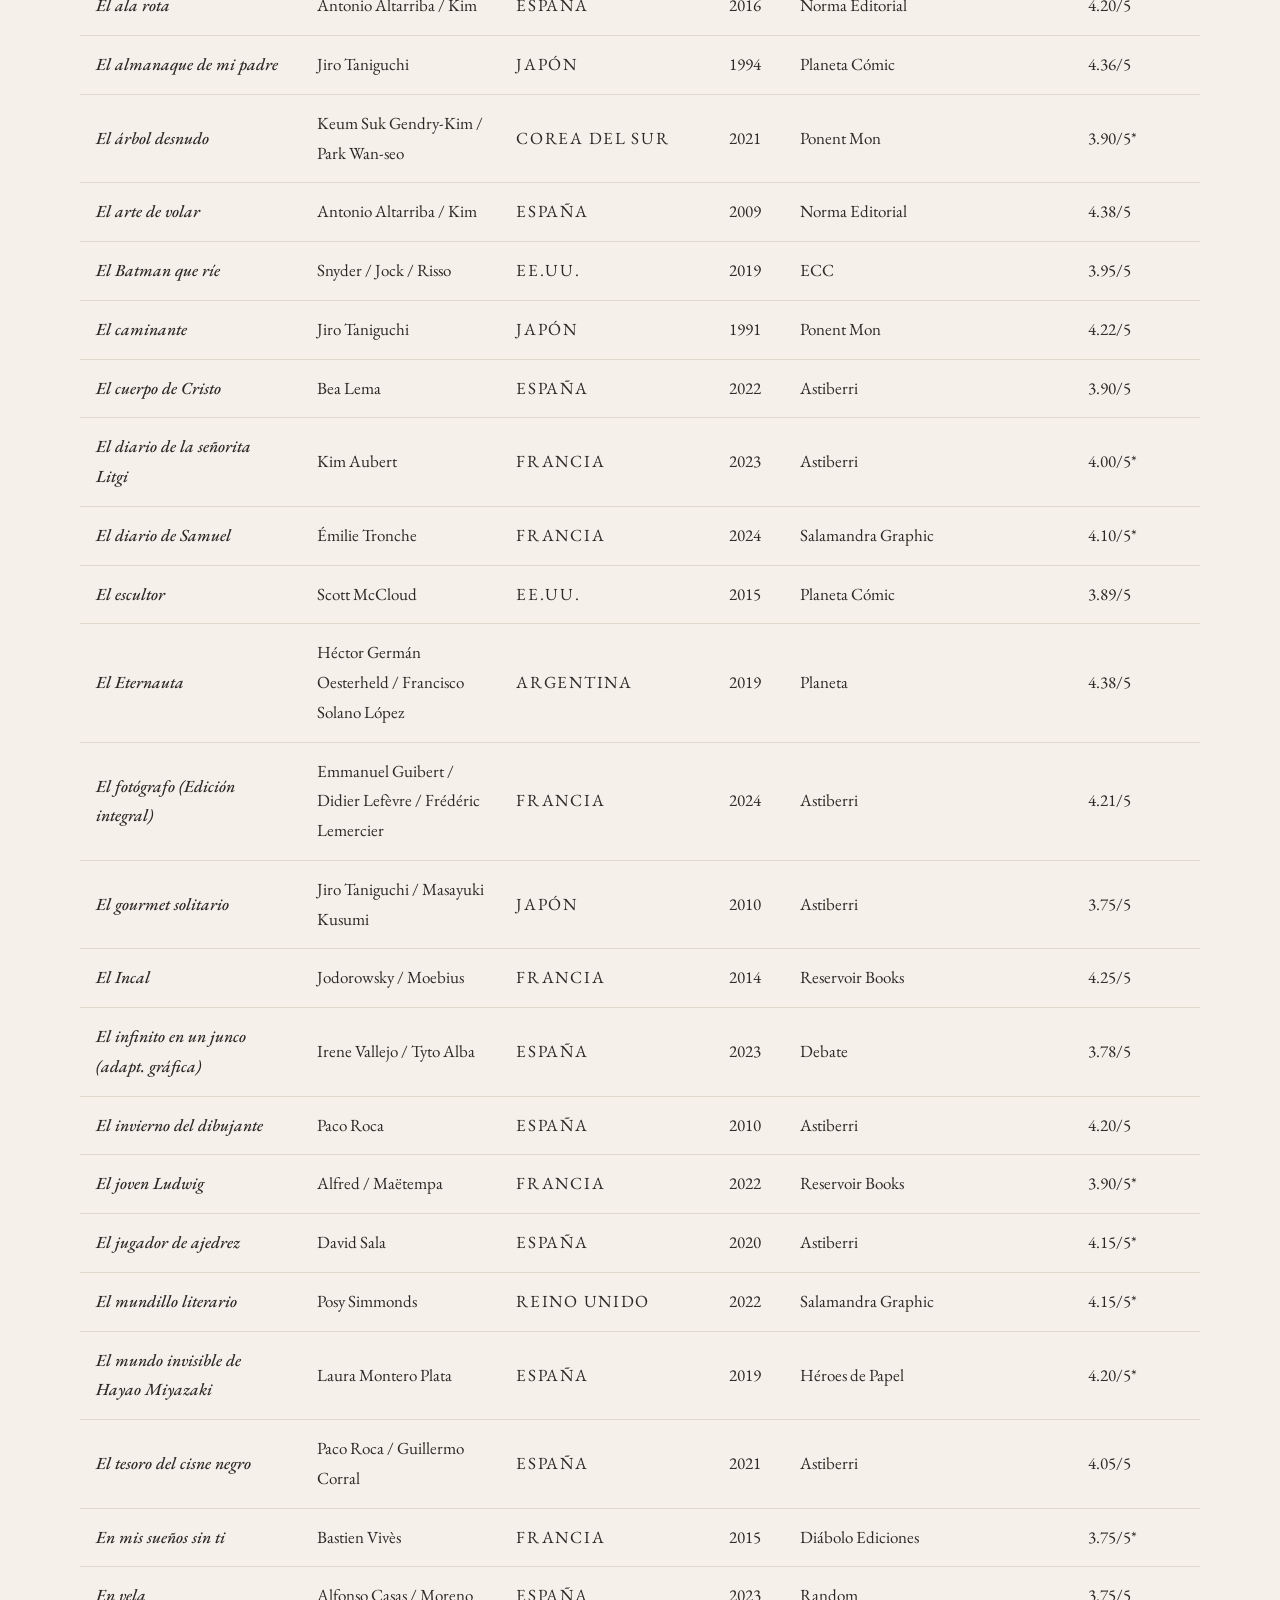
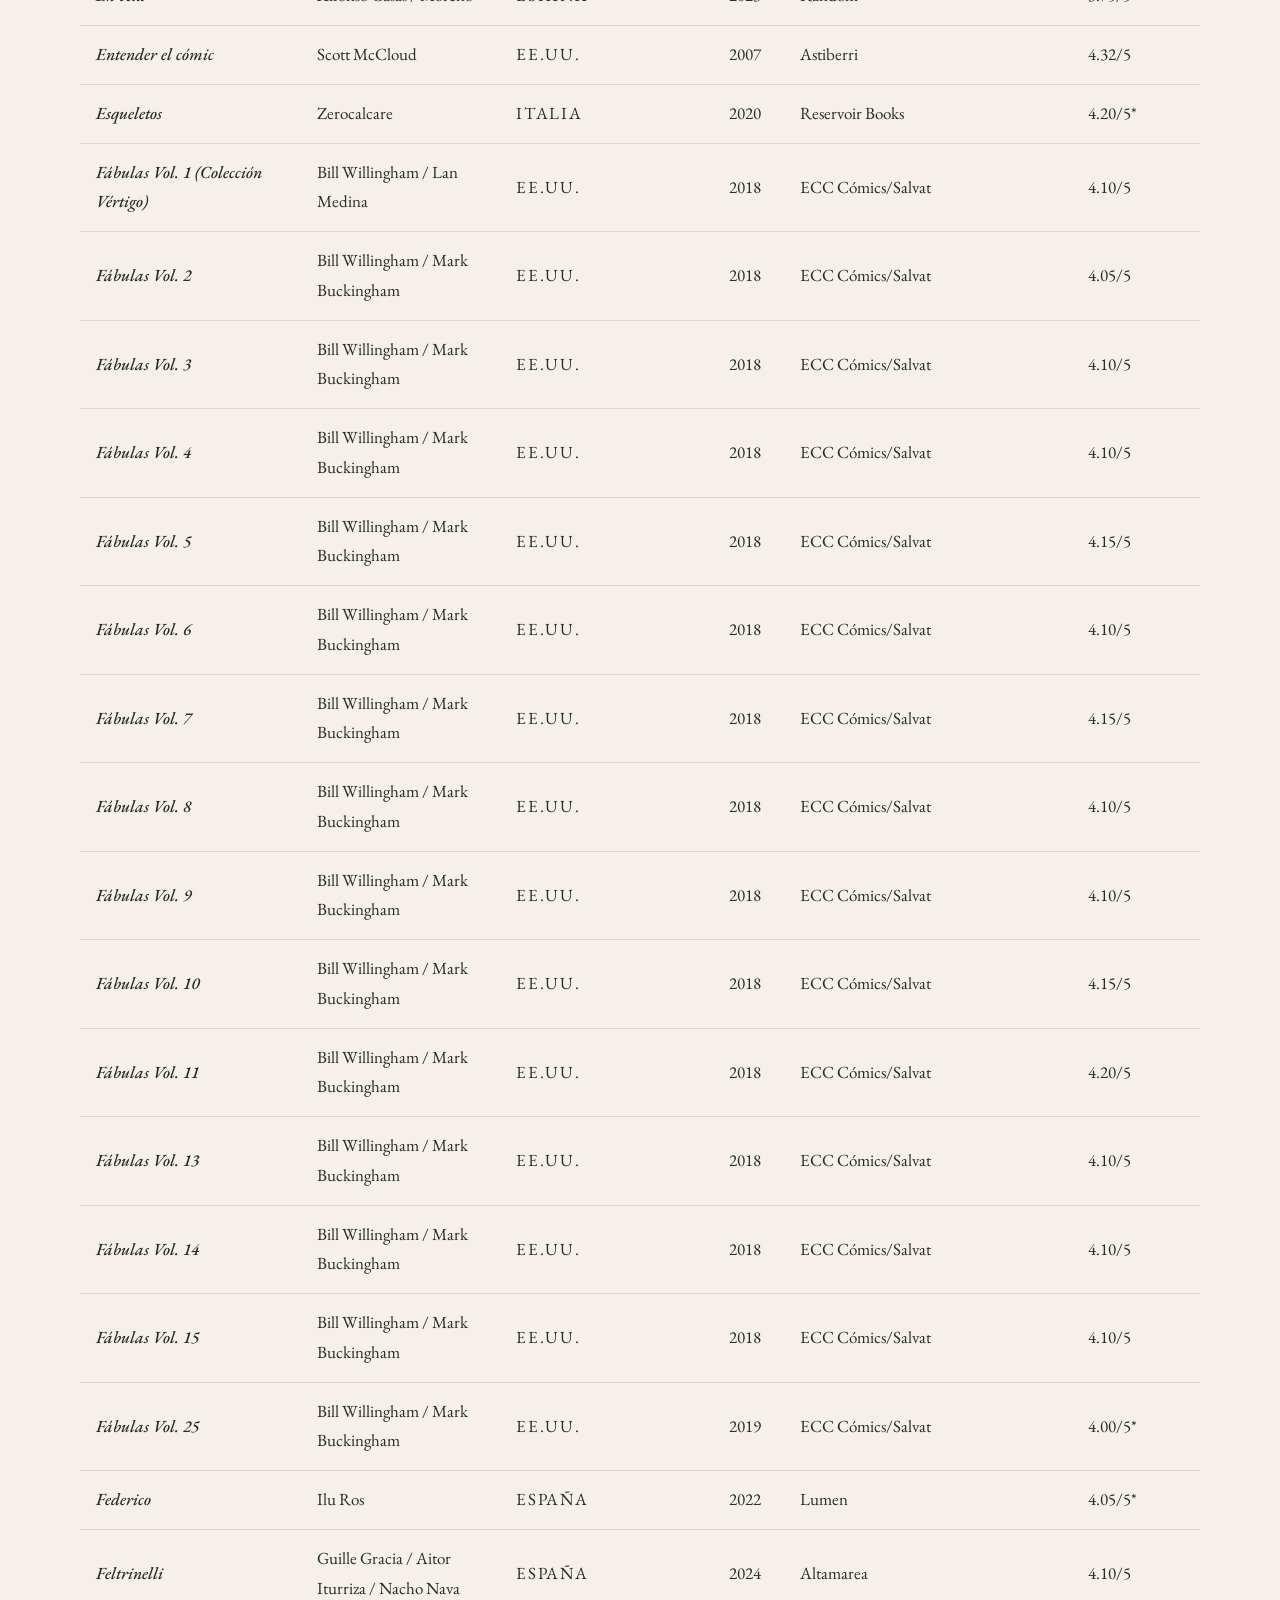
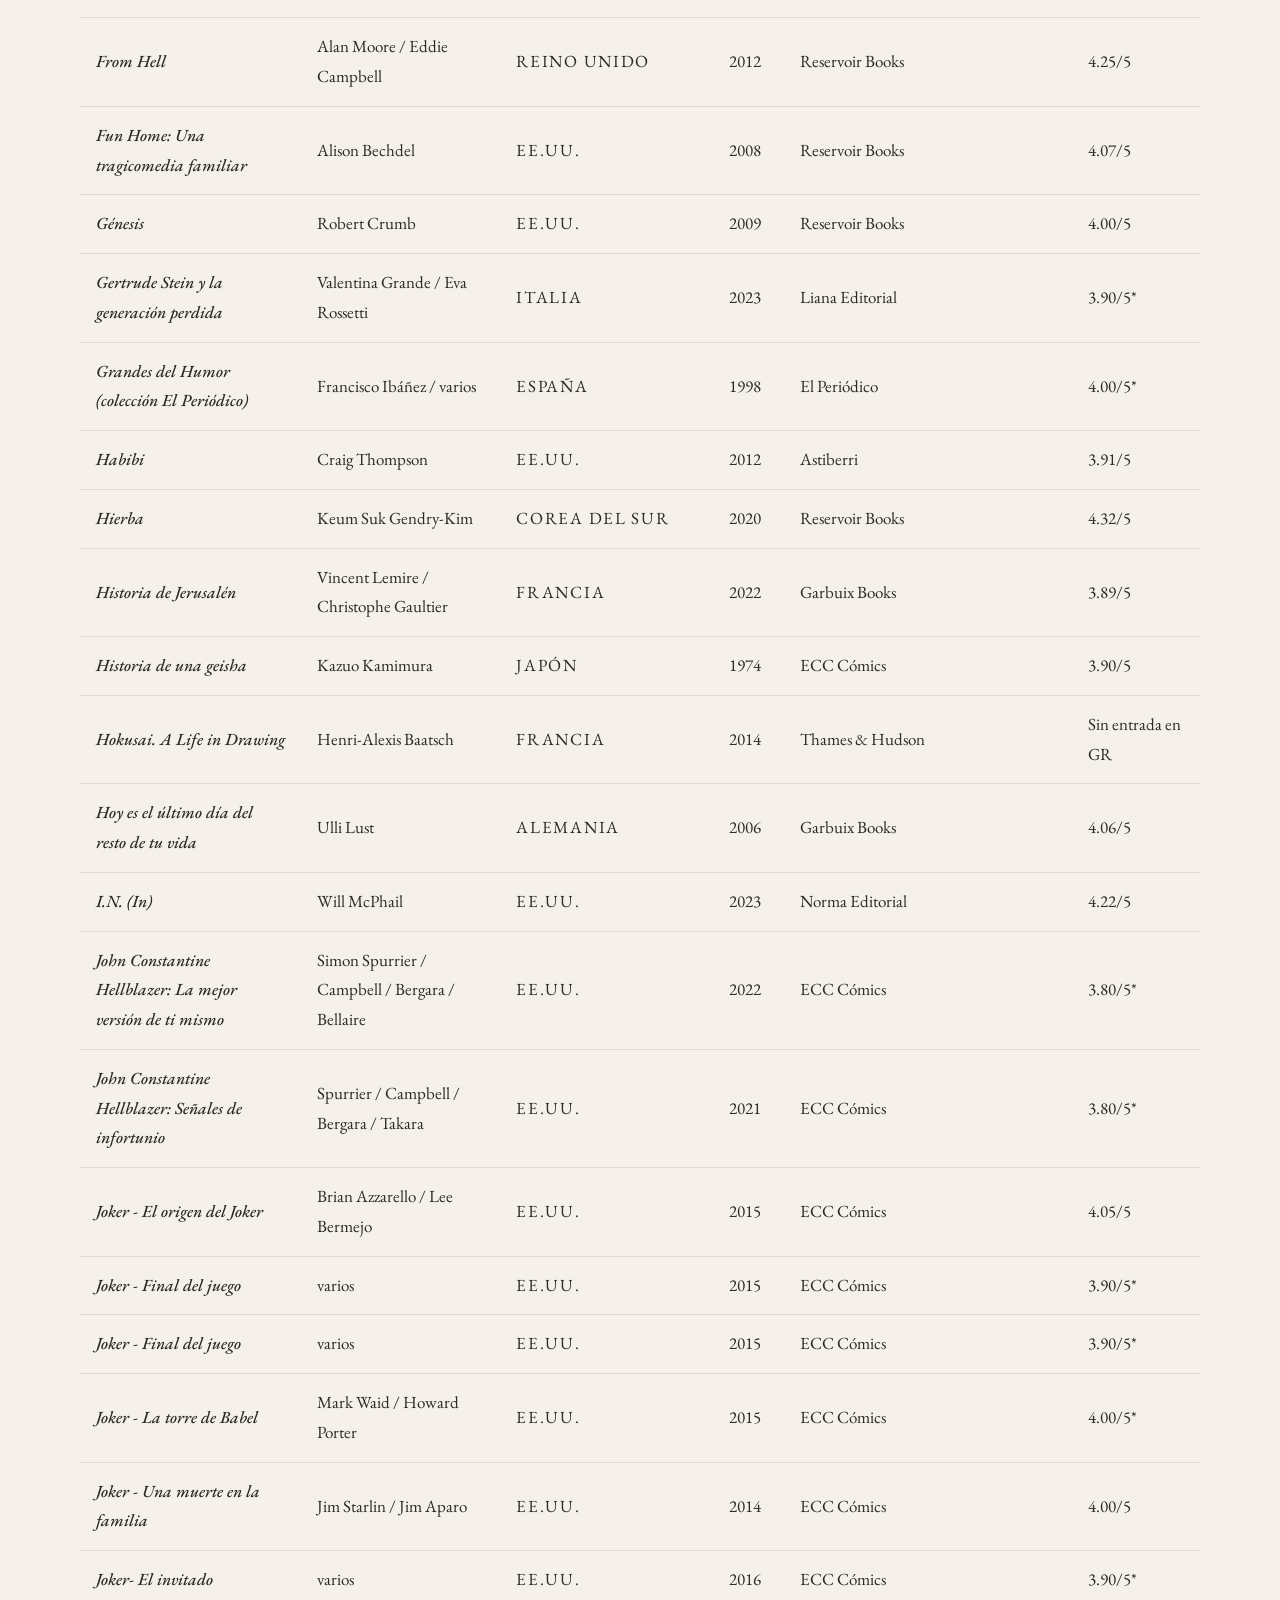
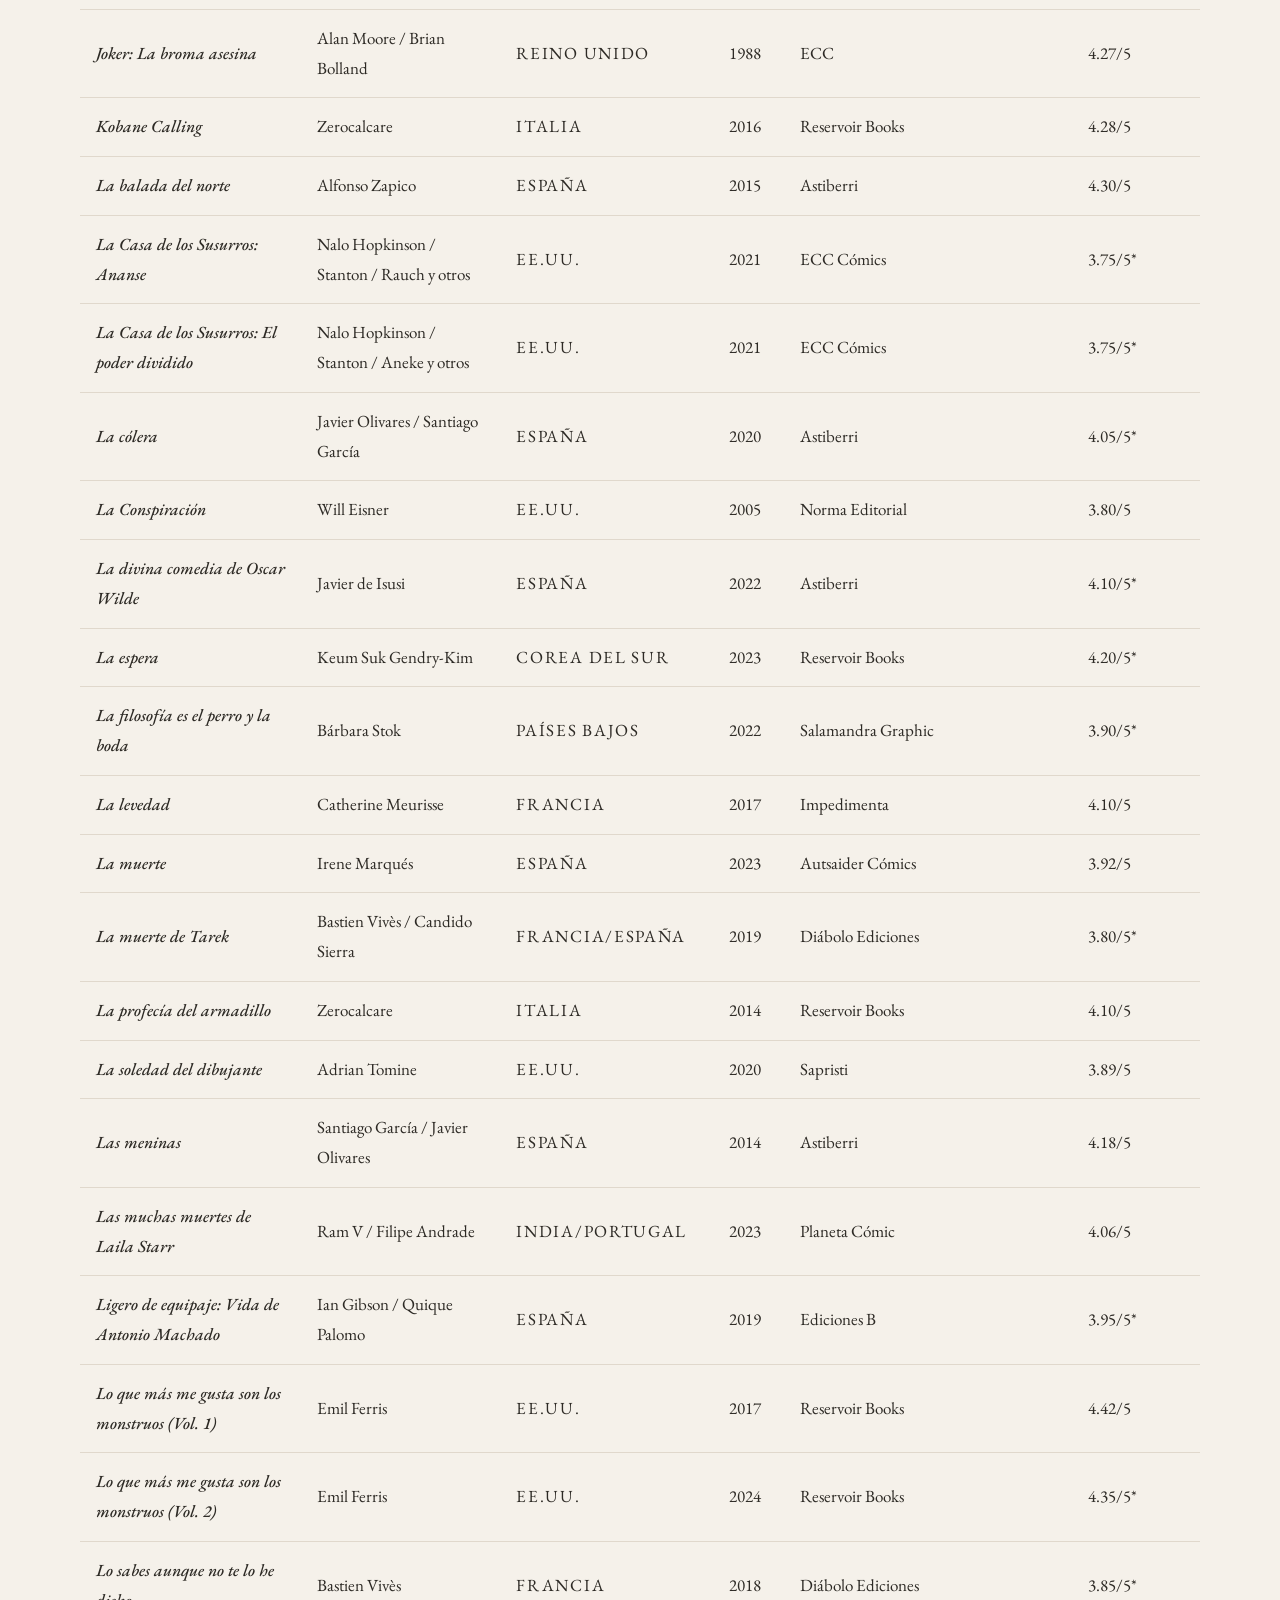
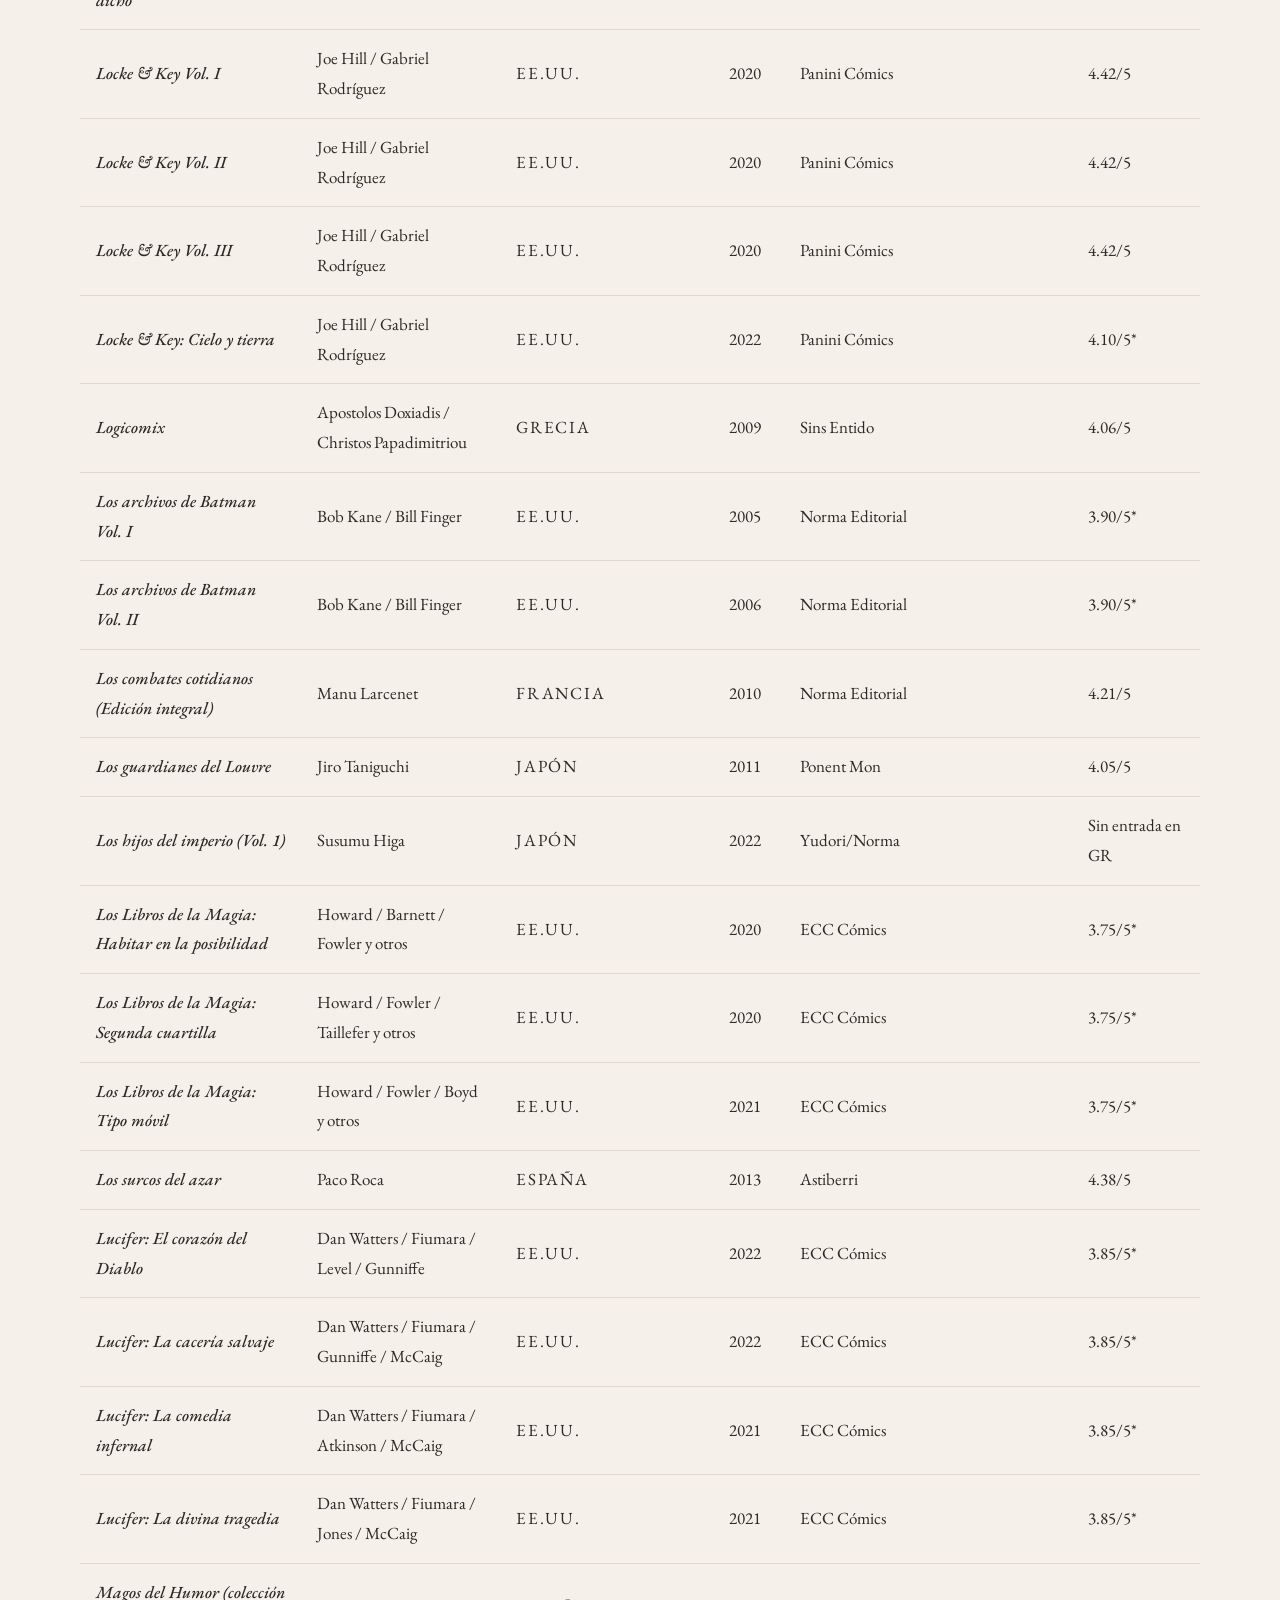
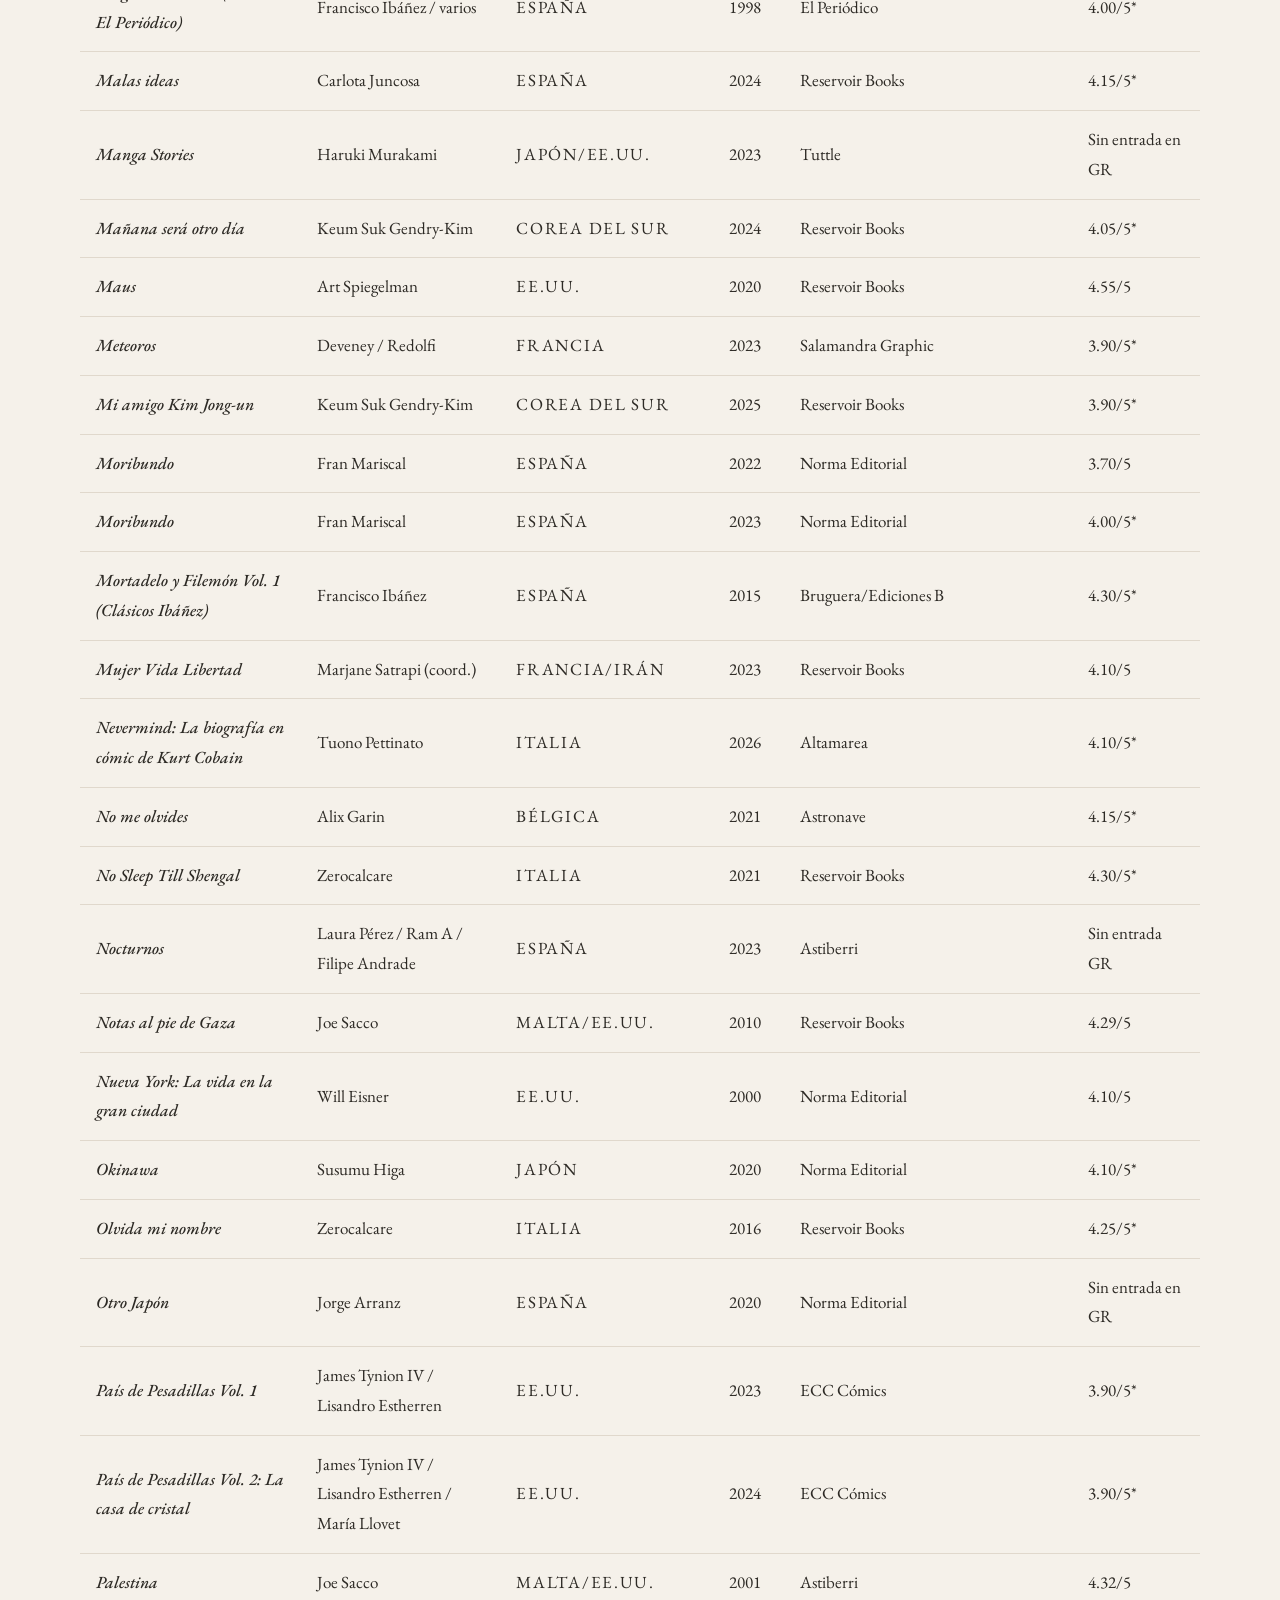
==== commit f696b89d: "Update biblioteca.html" ====
--- a/biblioteca.html
+++ b/biblioteca.html
@@ -182,7 +182,7 @@
       <div class="stat-box"><div class="stat-num">+350</div><div class="stat-label">Títulos</div></div>
       <div class="stat-box"><div class="stat-num">12</div><div class="stat-label">Países</div></div>
       <div class="stat-box acento"><div class="stat-num">★★★★★</div><div class="stat-label">Imprescindibles</div></div>
-      <div class="stat-box"><div class="stat-num">40+</div><div class="stat-label">Autores</div></div>
+      <div class="stat-box"><div class="stat-num">+200</div><div class="stat-label">Autores</div></div>
     </div>
   </div>
 
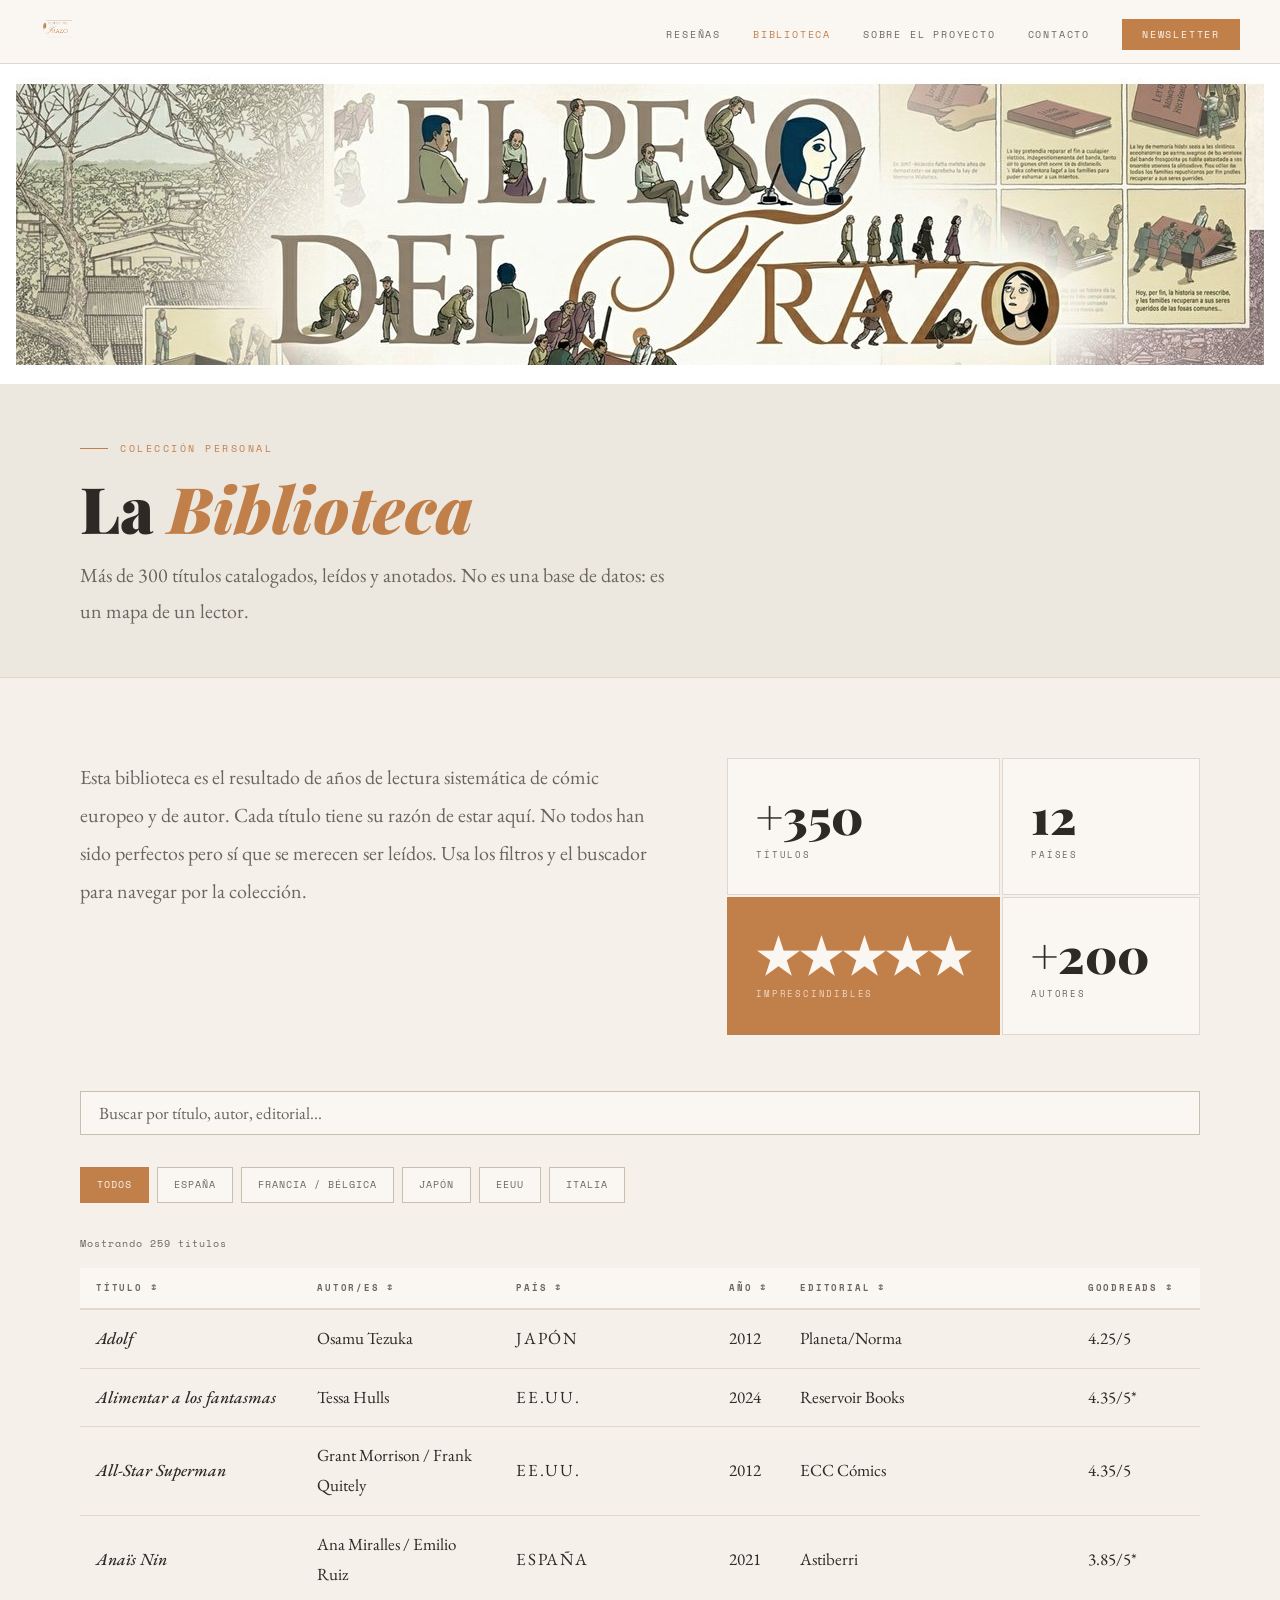
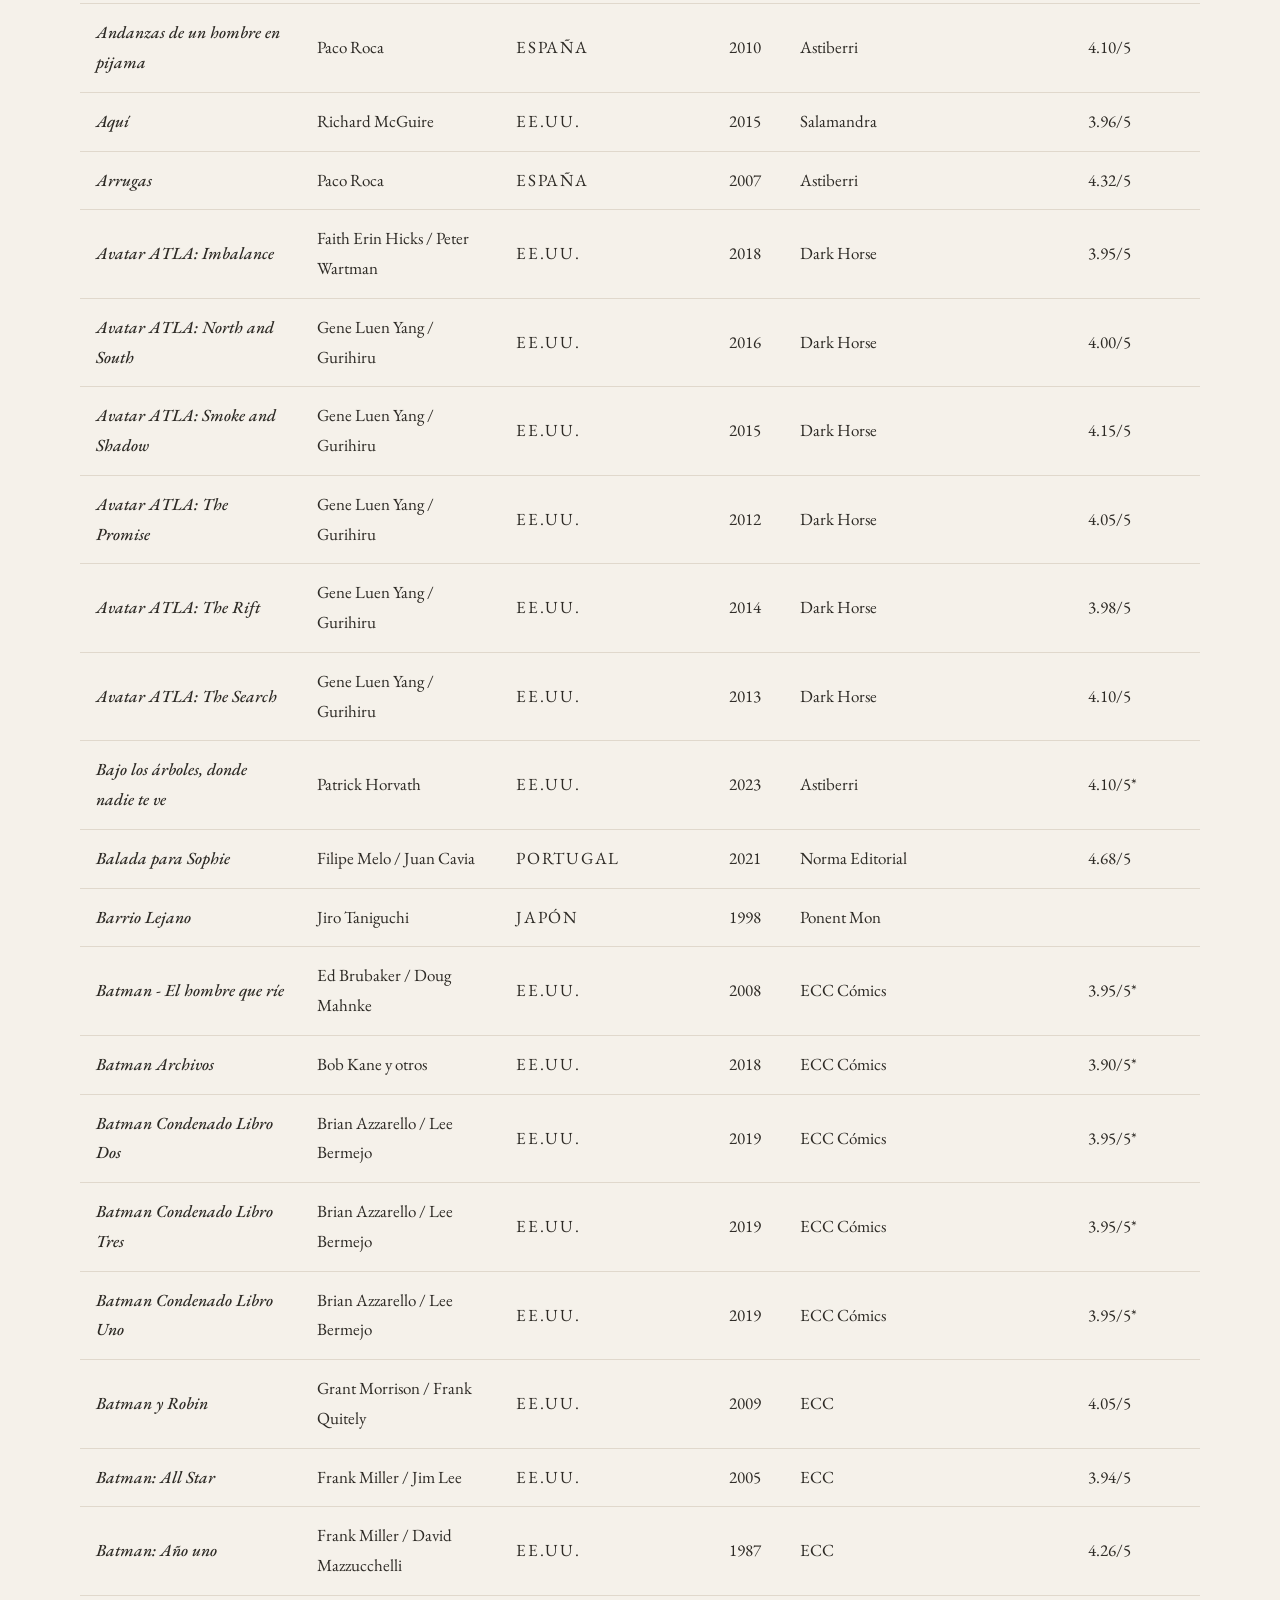
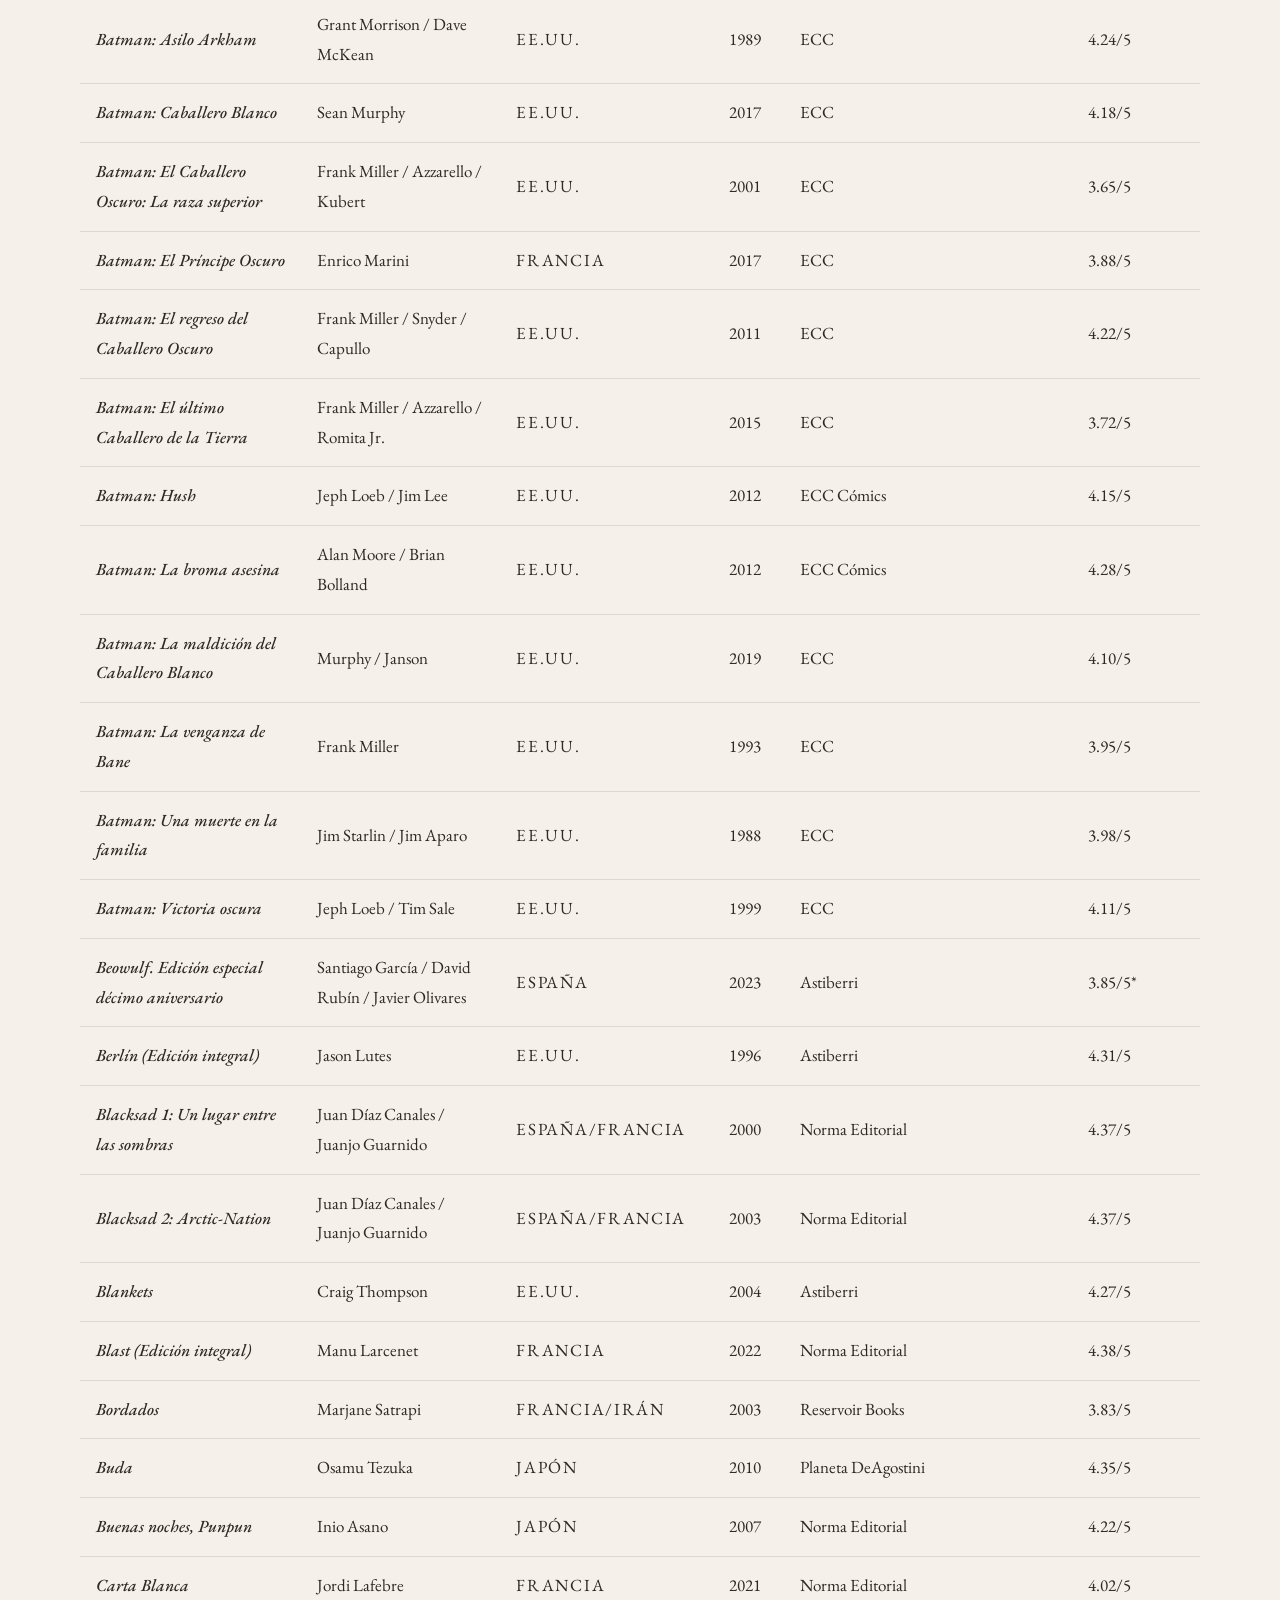
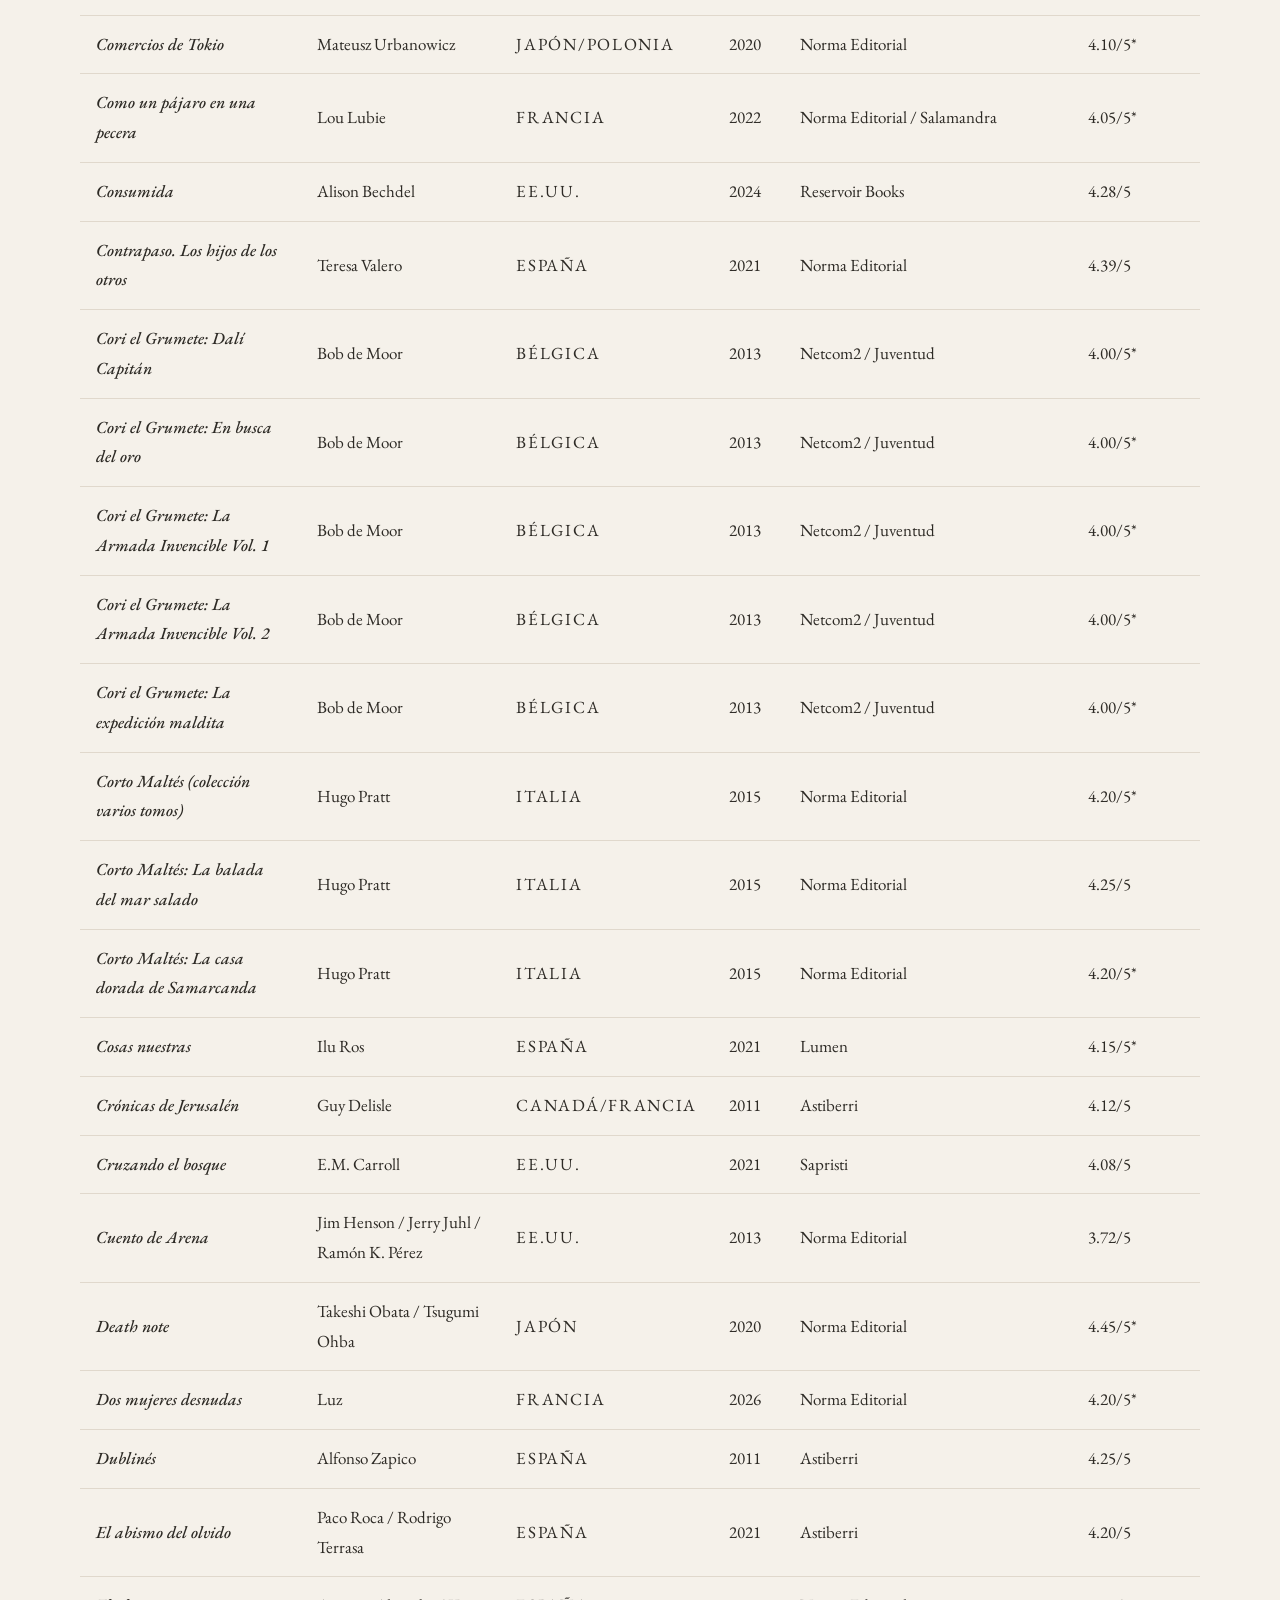
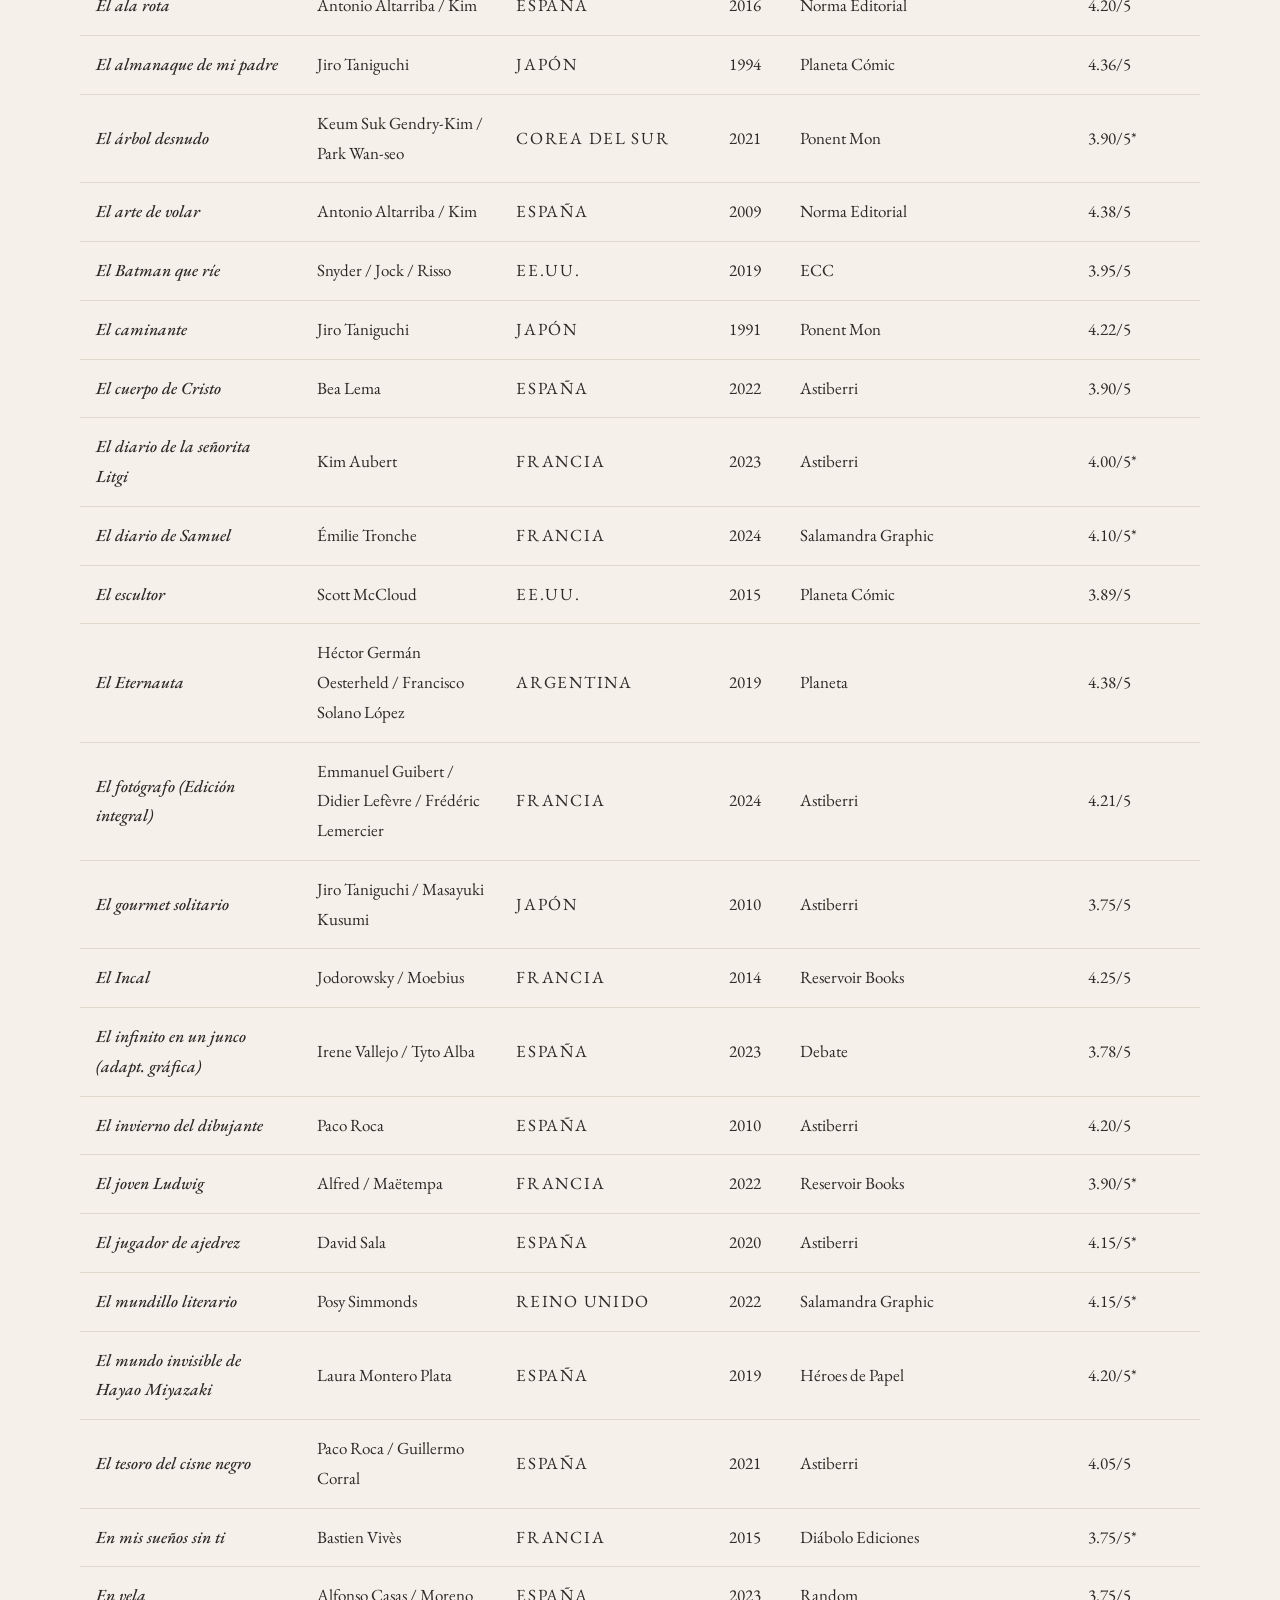
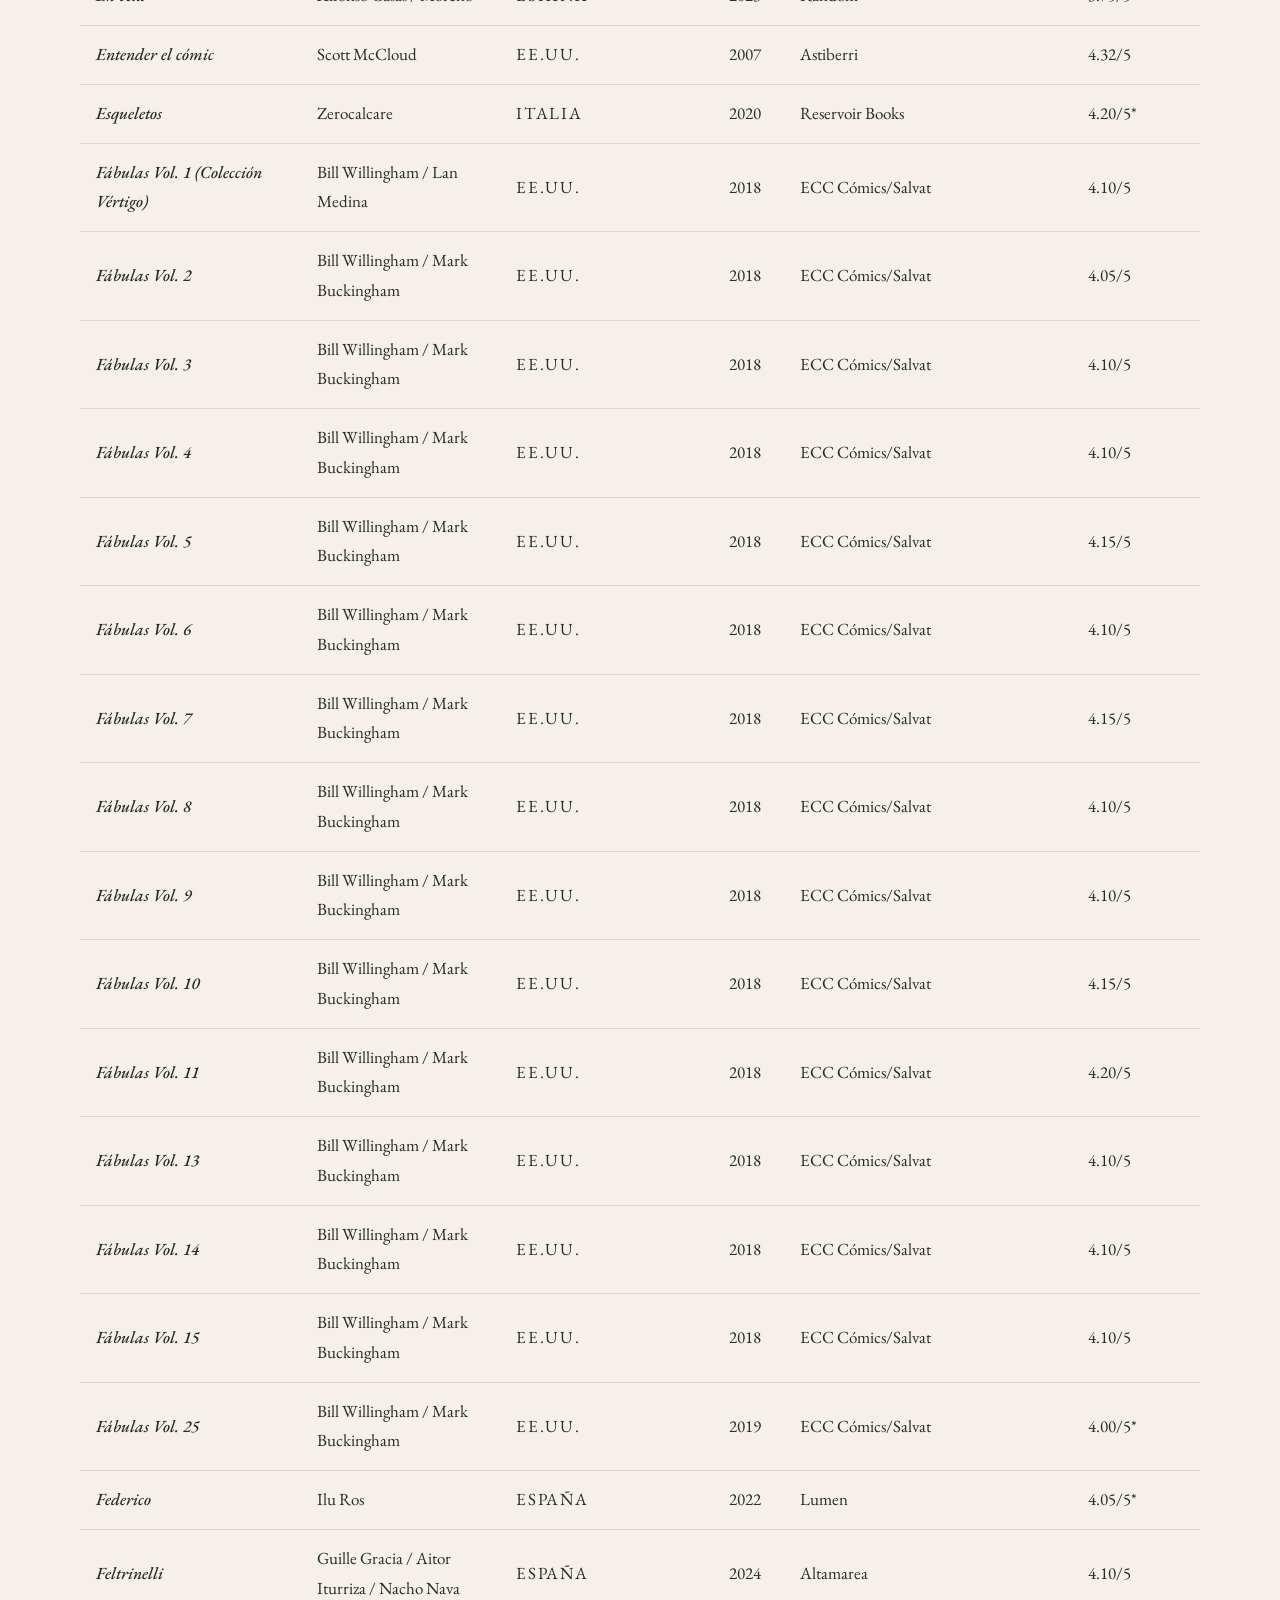
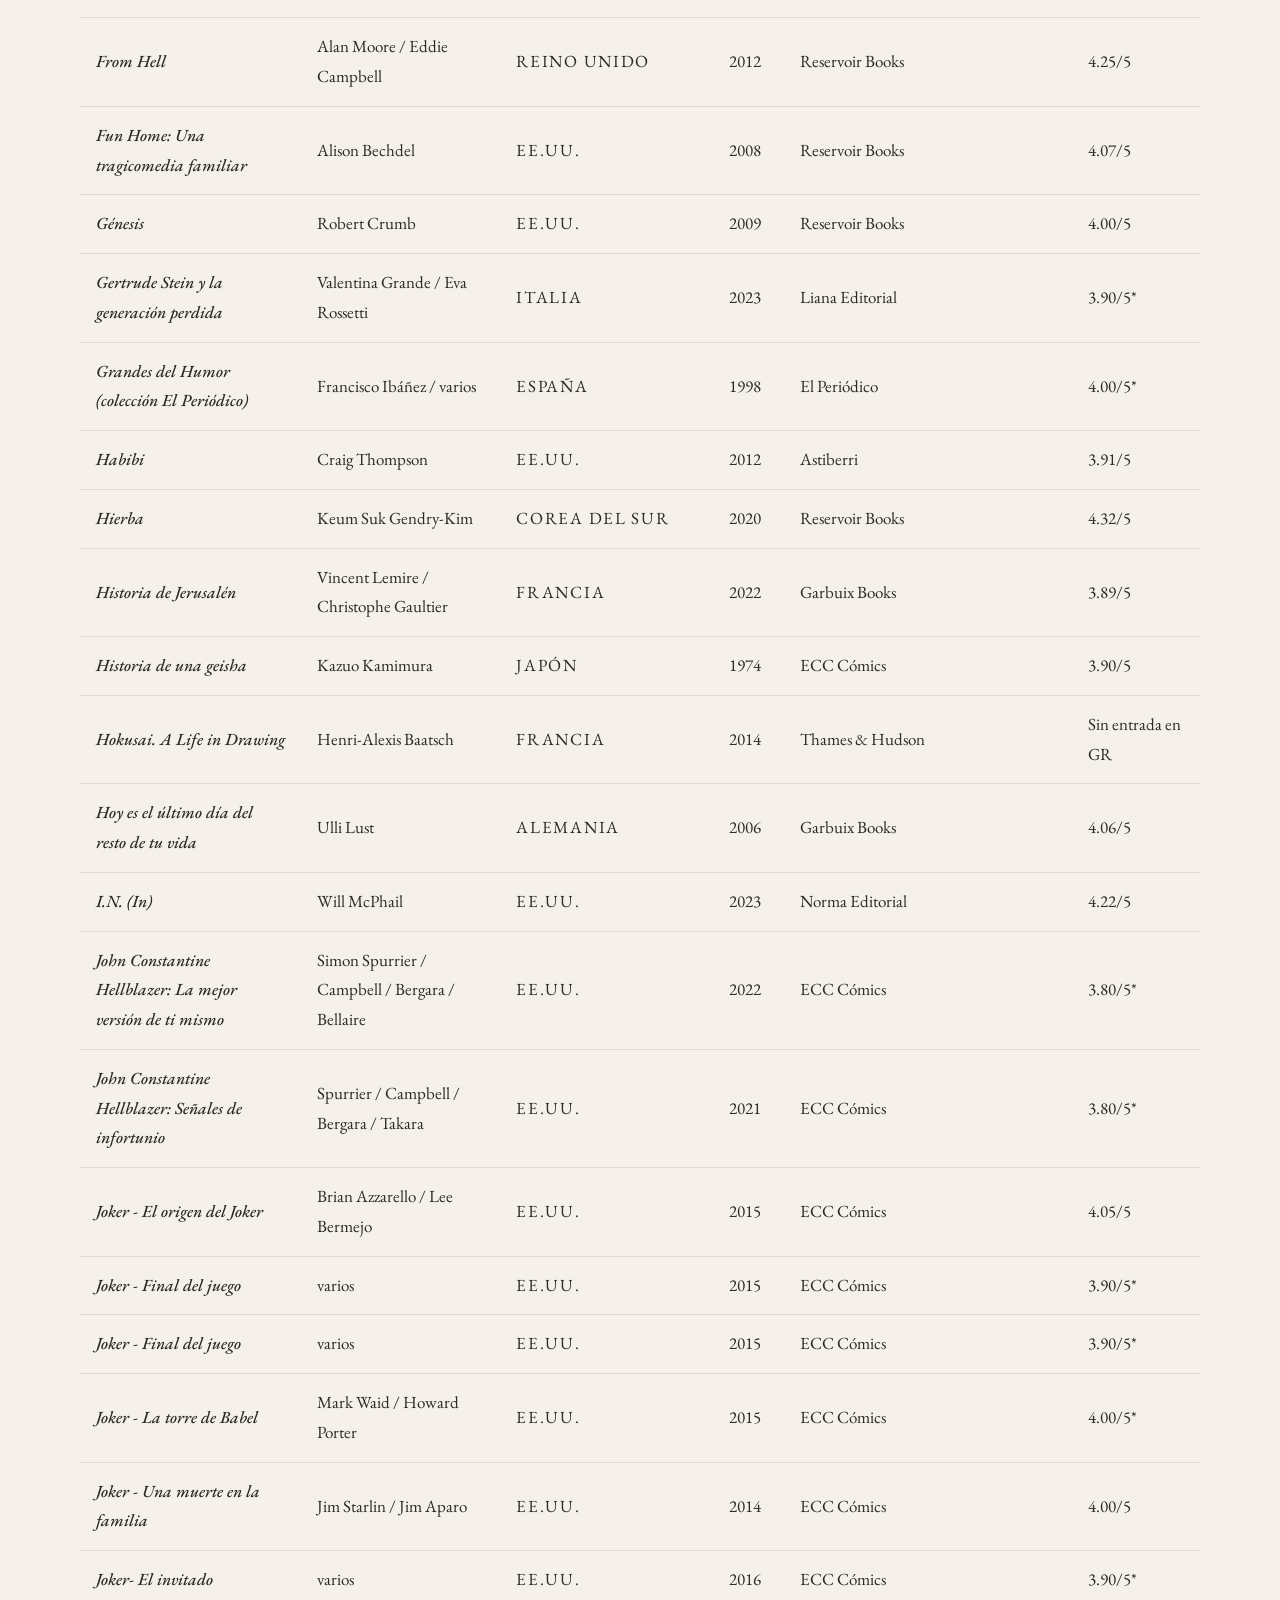
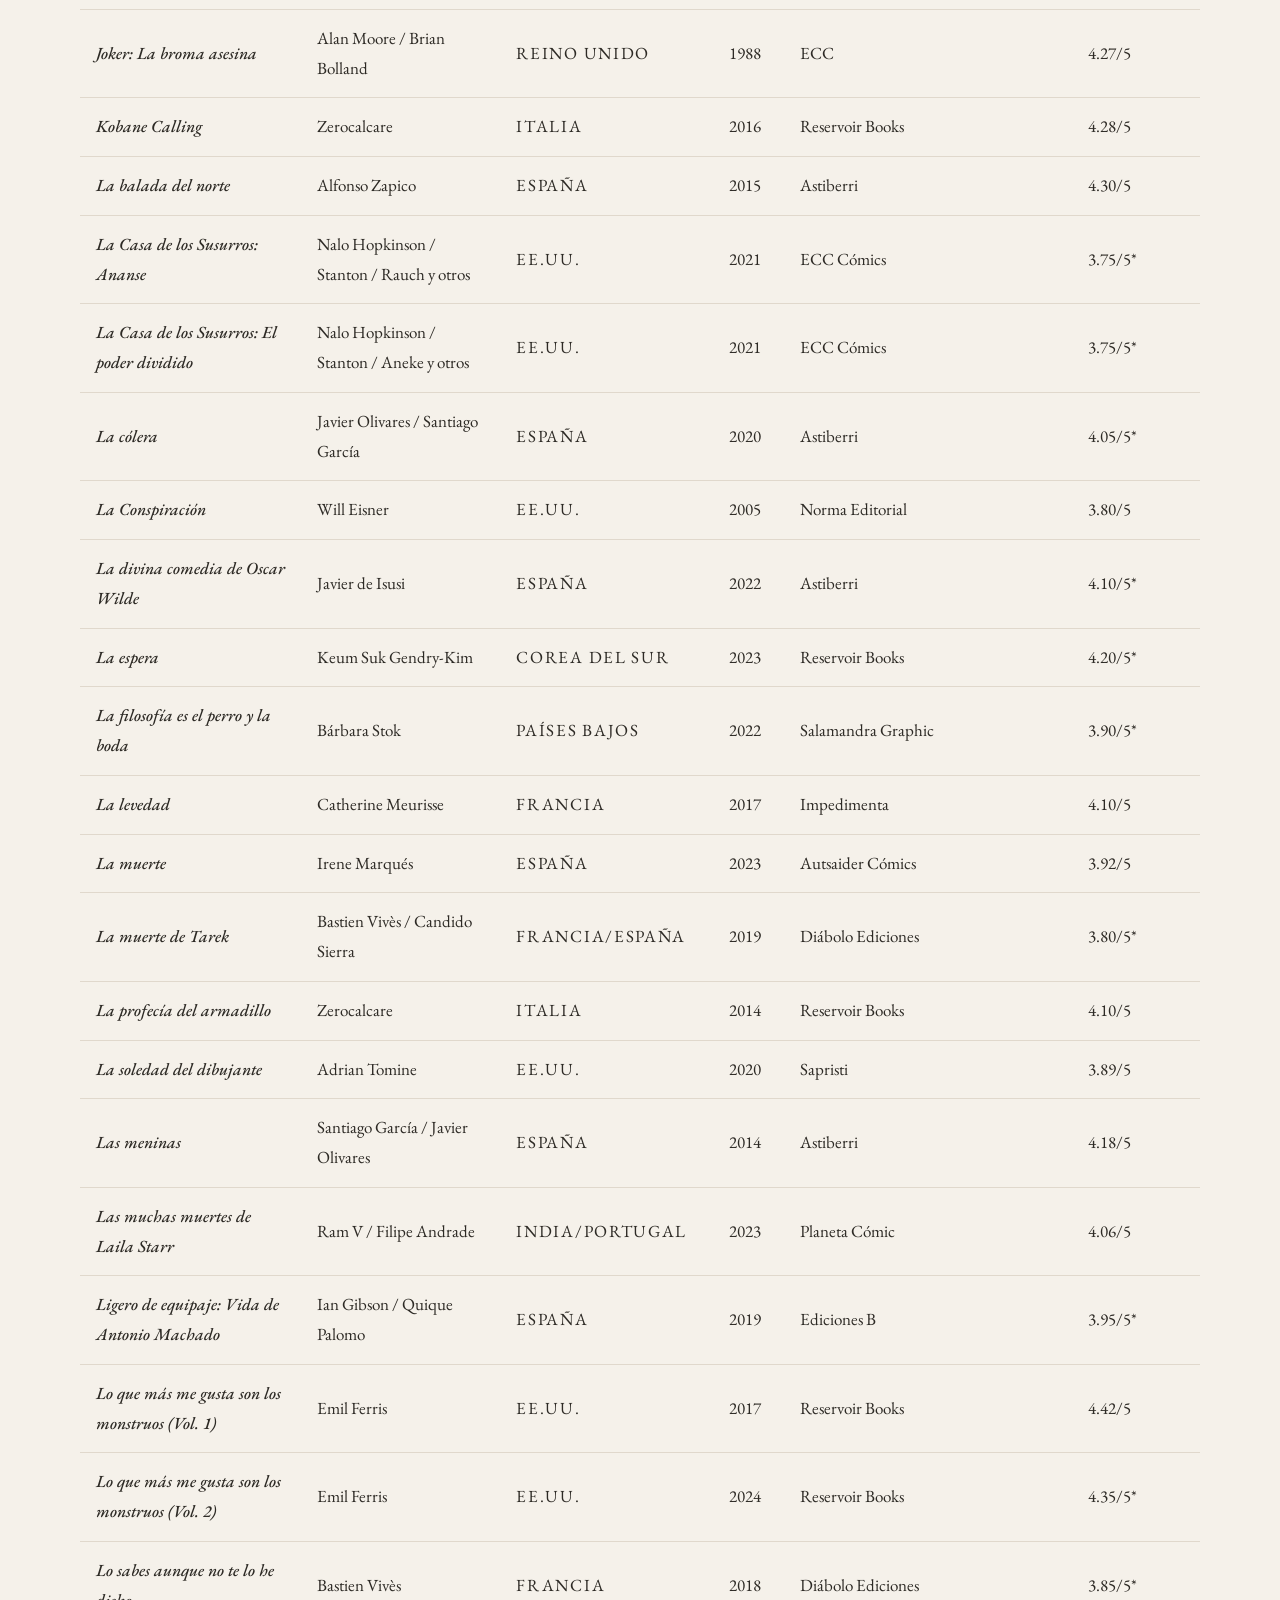
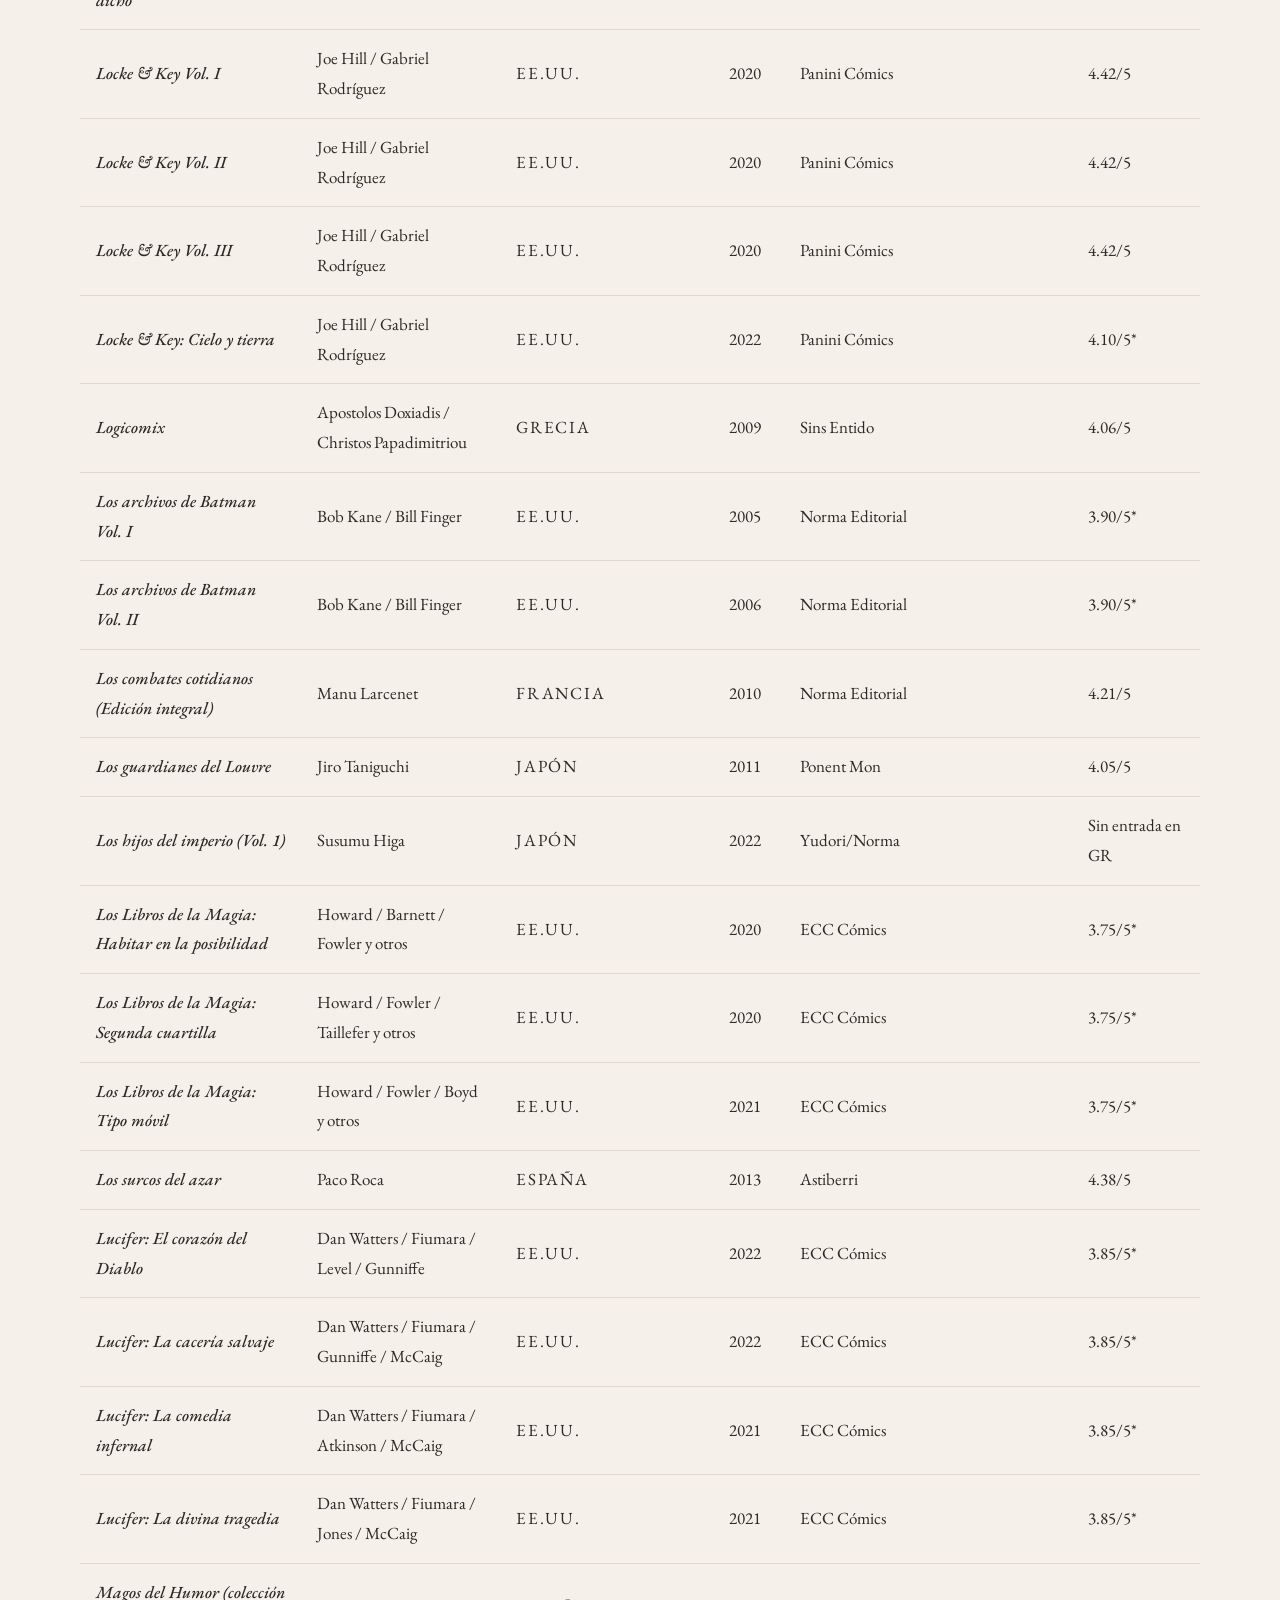
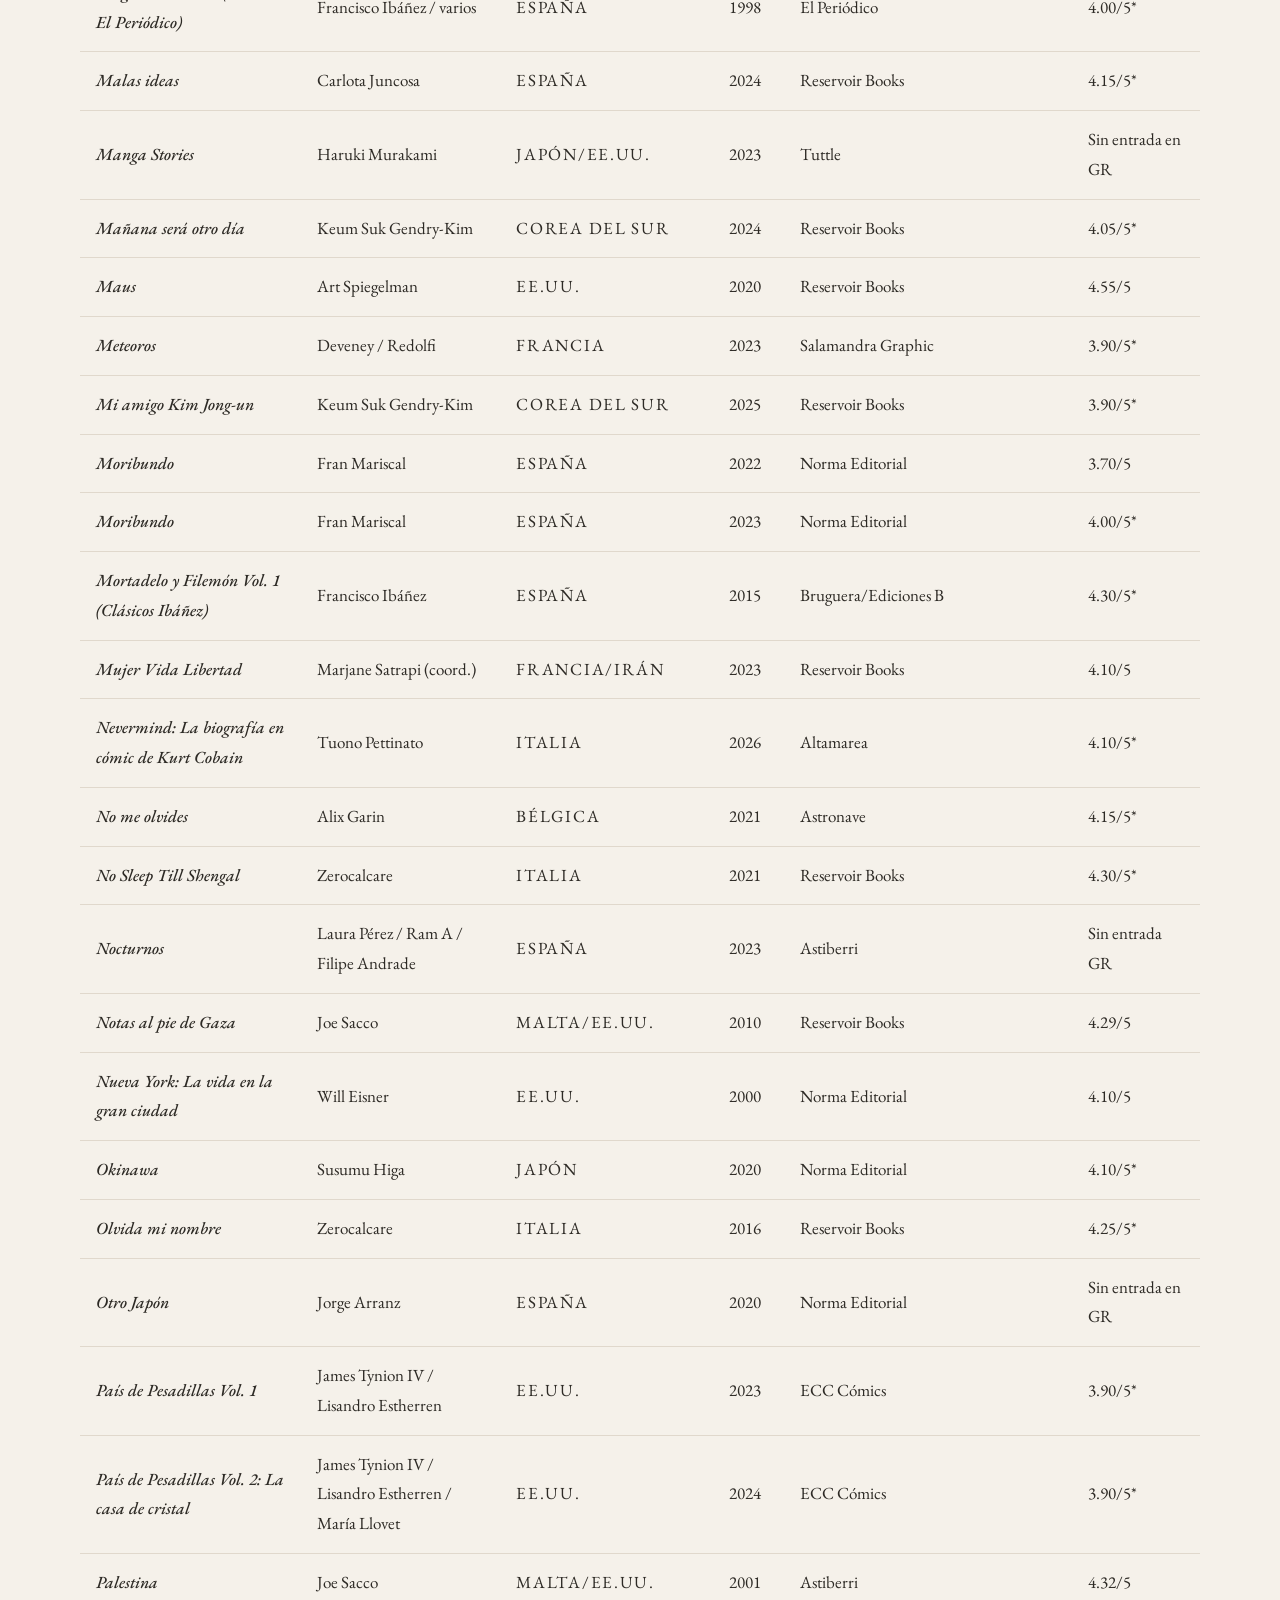
==== commit 132a2562: "Update biblioteca.html" ====
--- a/biblioteca.html
+++ b/biblioteca.html
@@ -231,7 +231,7 @@
         <tr data-pais="EEUU"><td class="titulo-col">Avatar ATLA: The Search</td><td>Gene Luen Yang / Gurihiru</td><td class="pais-badge">EE.UU.</td><td>2013</td><td>Dark Horse</td><td class="goodreads-badge">4.10/5</td></tr>
         <tr data-pais="EEUU"><td class="titulo-col">Bajo los árboles, donde nadie te ve</td><td>Patrick Horvath</td><td class="pais-badge">EE.UU.</td><td>2023</td><td>Astiberri</td><td class="goodreads-badge">4.10/5*</td></tr>
         <tr data-pais="Francia"><td class="titulo-col">Balada para Sophie</td><td>Filipe Melo / Juan Cavia</td><td class="pais-badge">Portugal</td><td>2021</td><td>Norma Editorial</td><td class="goodreads-badge">4.68/5</td></tr>
-        <tr data-pais="Francia"><td class="titulo-col">Barrio Lejano</td><td>Jiro Taniguchi</td><td class="pais-badge"></td><td>1998</td><td>Ponent Mon</td><td class="goodreads-badge"></td></tr>
+        <tr data-pais="Francia"><td class="titulo-col">Barrio Lejano</td><td>Jiro Taniguchi</td><td class="pais-badge">Japón</td><td>1998</td><td>Ponent Mon</td><td class="goodreads-badge"></td></tr>
         <tr data-pais="EEUU"><td class="titulo-col">Batman - El hombre que ríe</td><td>Ed Brubaker / Doug Mahnke</td><td class="pais-badge">EE.UU.</td><td>2008</td><td>ECC Cómics</td><td class="goodreads-badge">3.95/5*</td></tr>
         <tr data-pais="EEUU"><td class="titulo-col">Batman Archivos</td><td>Bob Kane y otros</td><td class="pais-badge">EE.UU.</td><td>2018</td><td>ECC Cómics</td><td class="goodreads-badge">3.90/5*</td></tr>
         <tr data-pais="EEUU"><td class="titulo-col">Batman Condenado Libro Dos</td><td>Brian Azzarello / Lee Bermejo</td><td class="pais-badge">EE.UU.</td><td>2019</td><td>ECC Cómics</td><td class="goodreads-badge">3.95/5*</td></tr>
